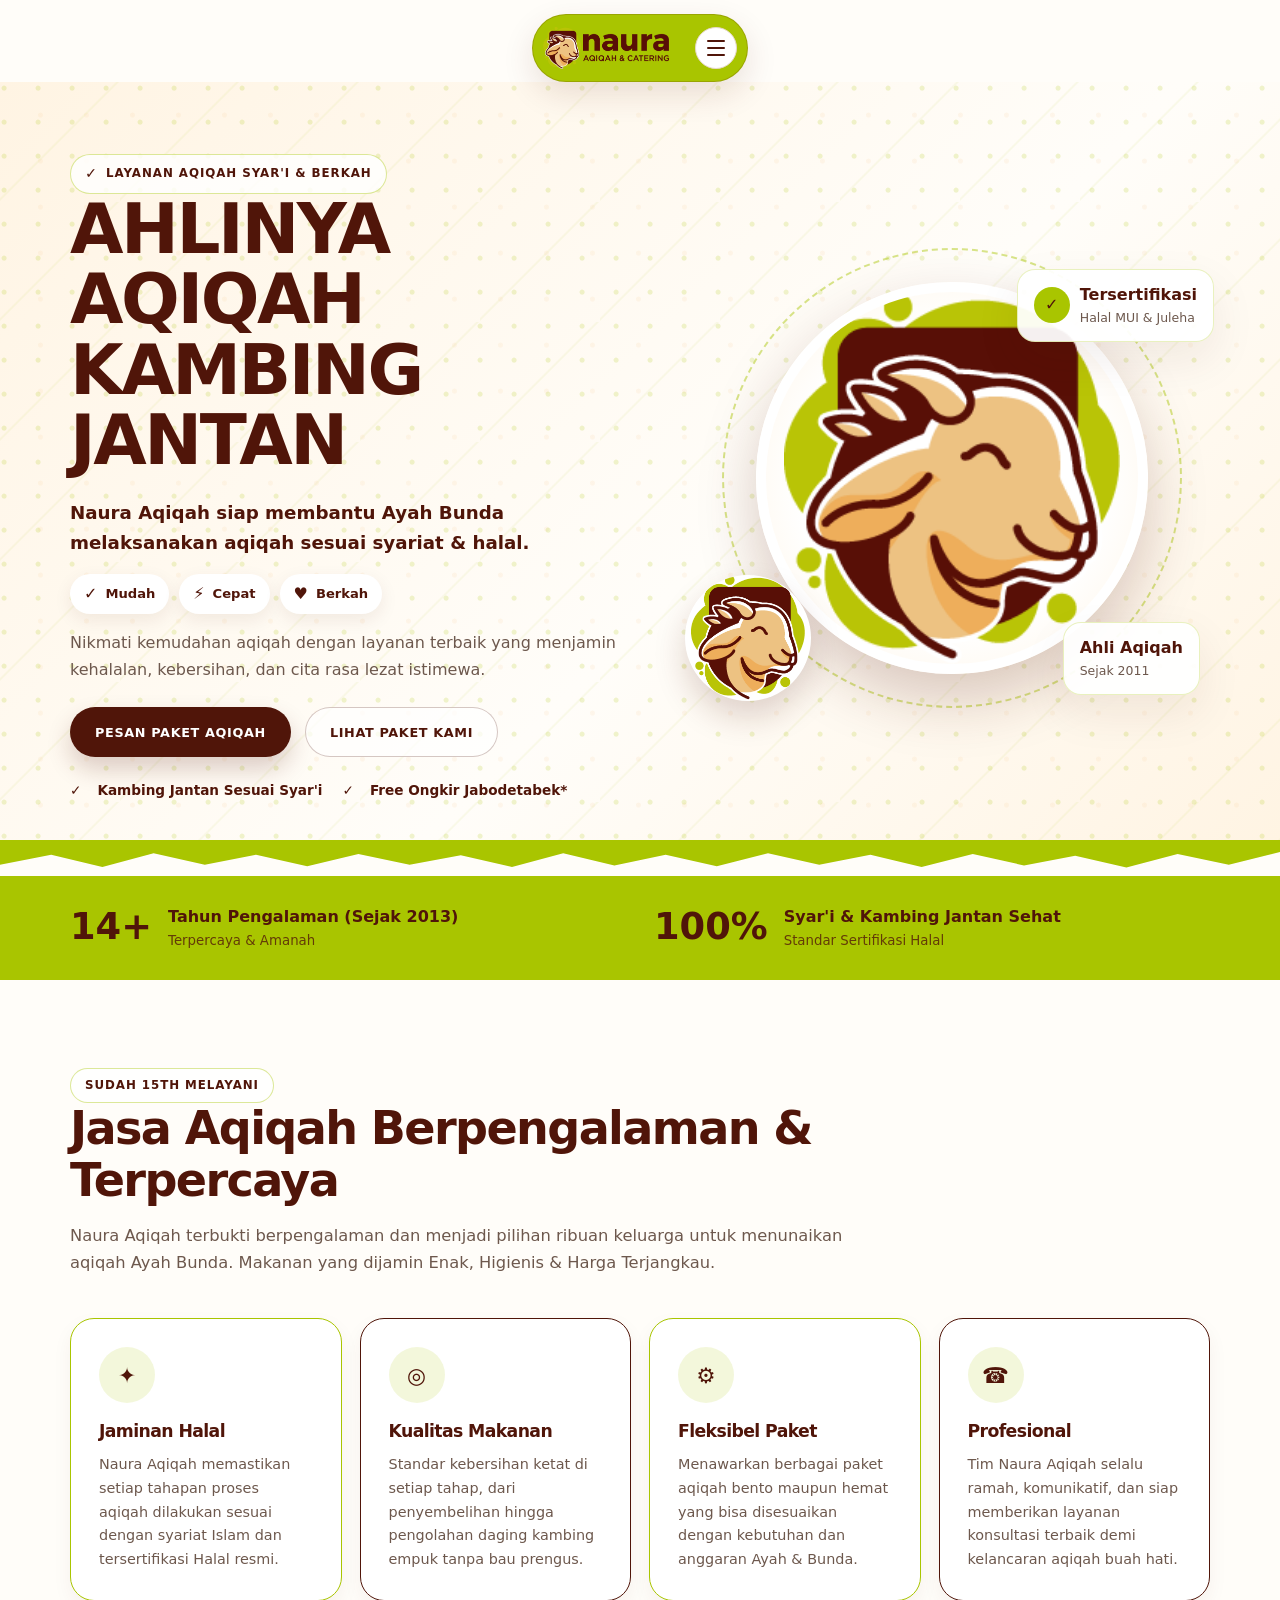
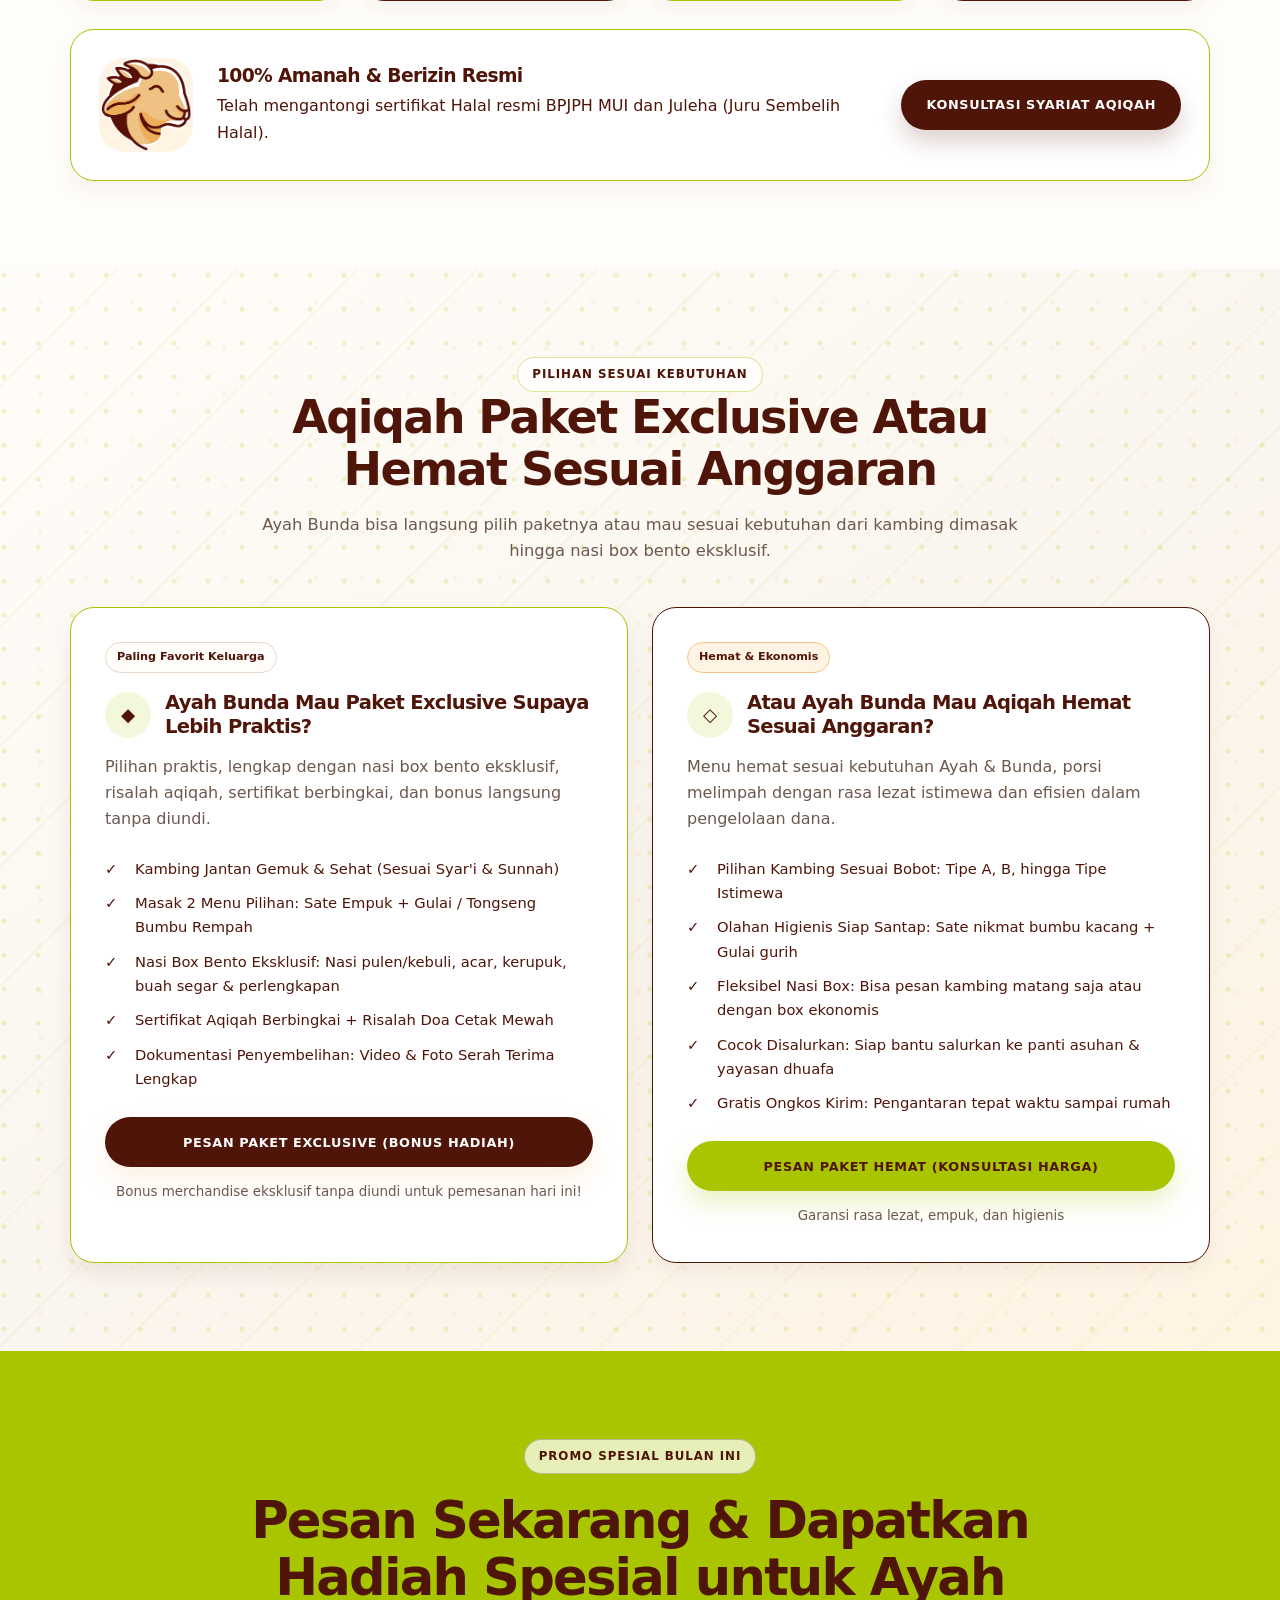
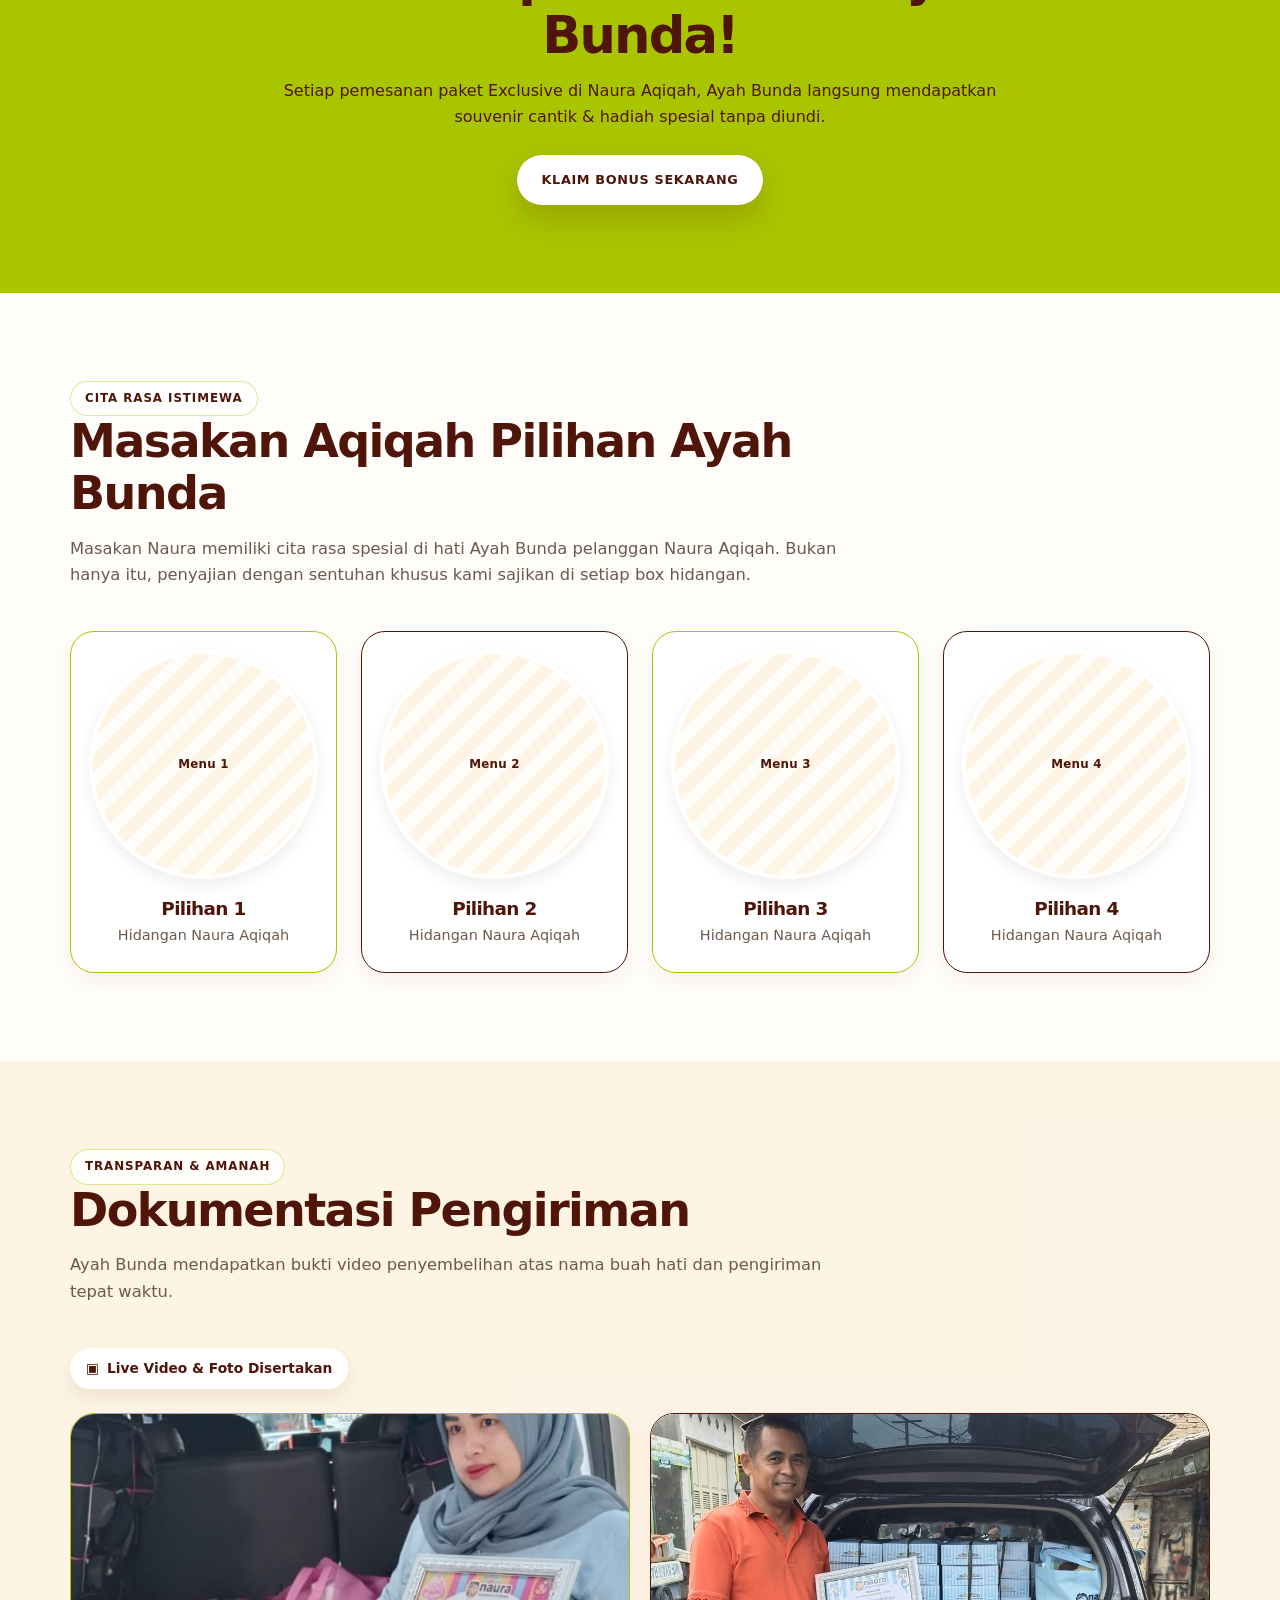
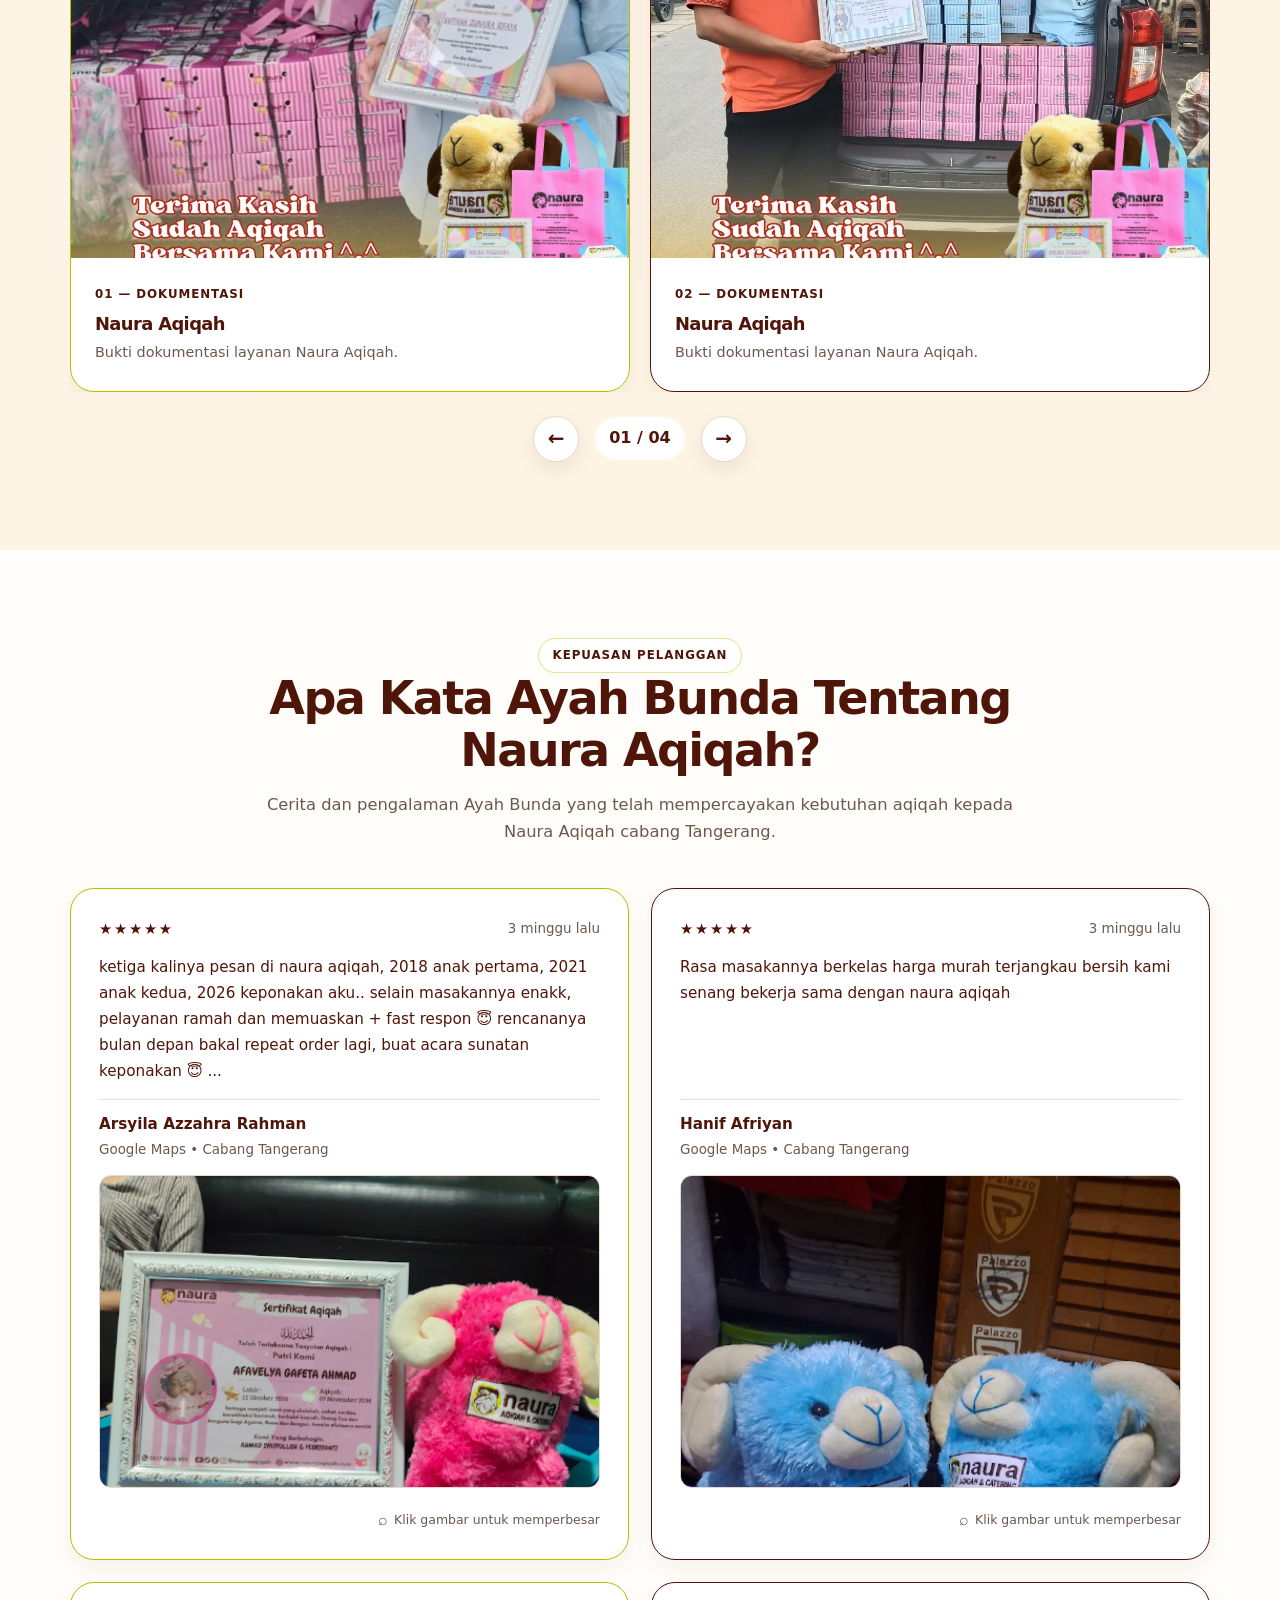
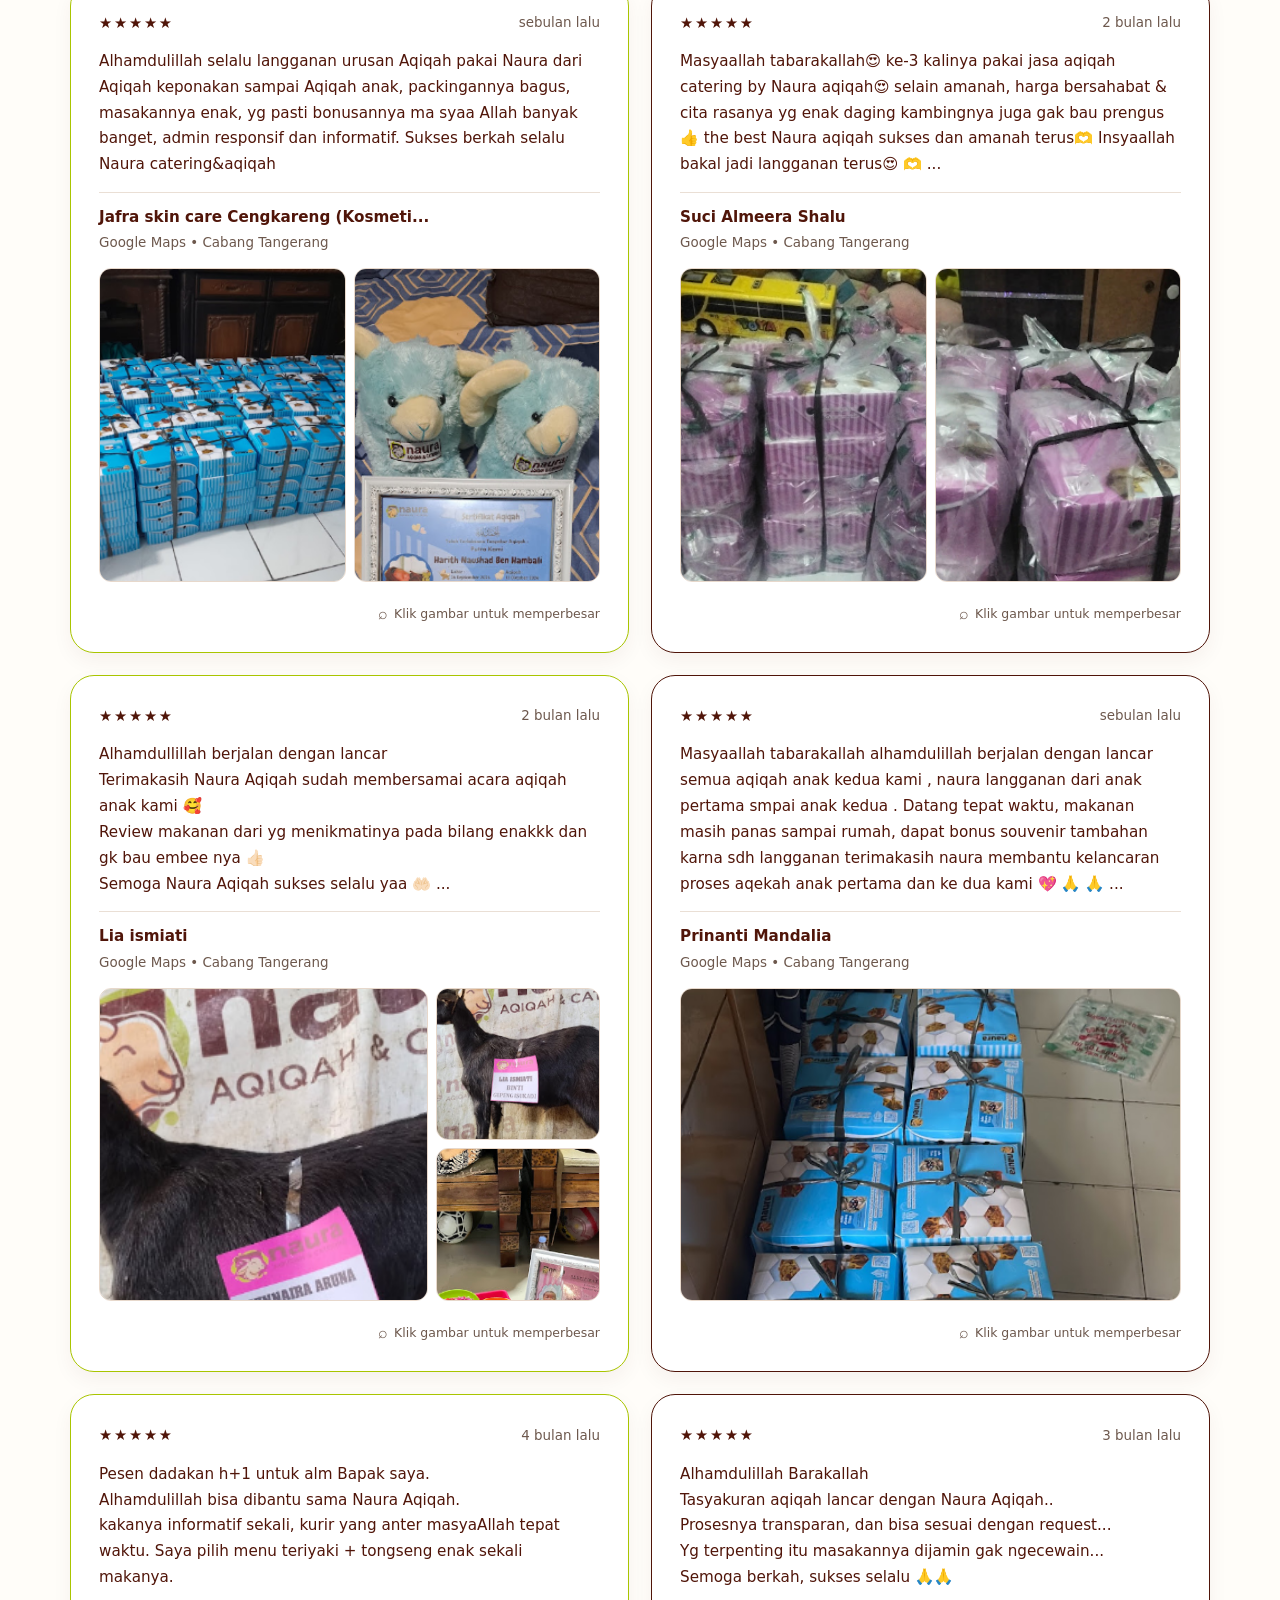
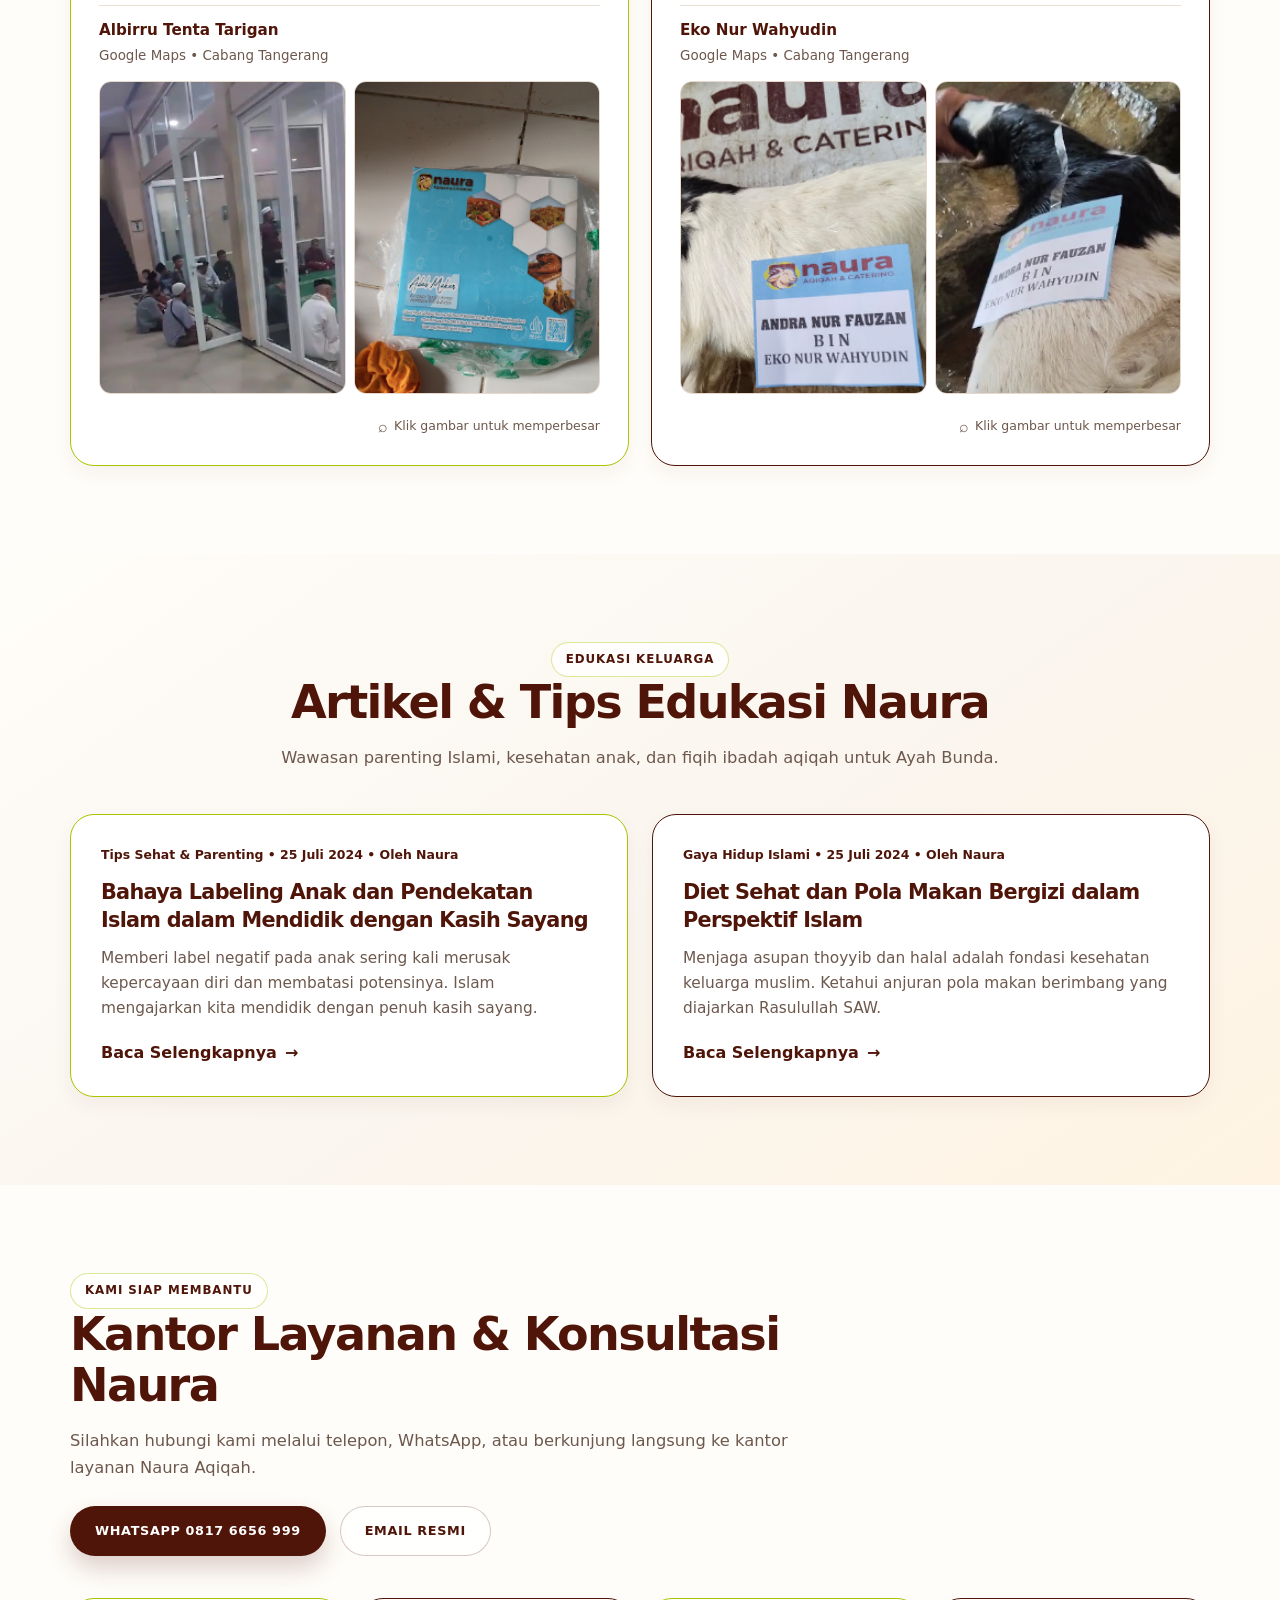
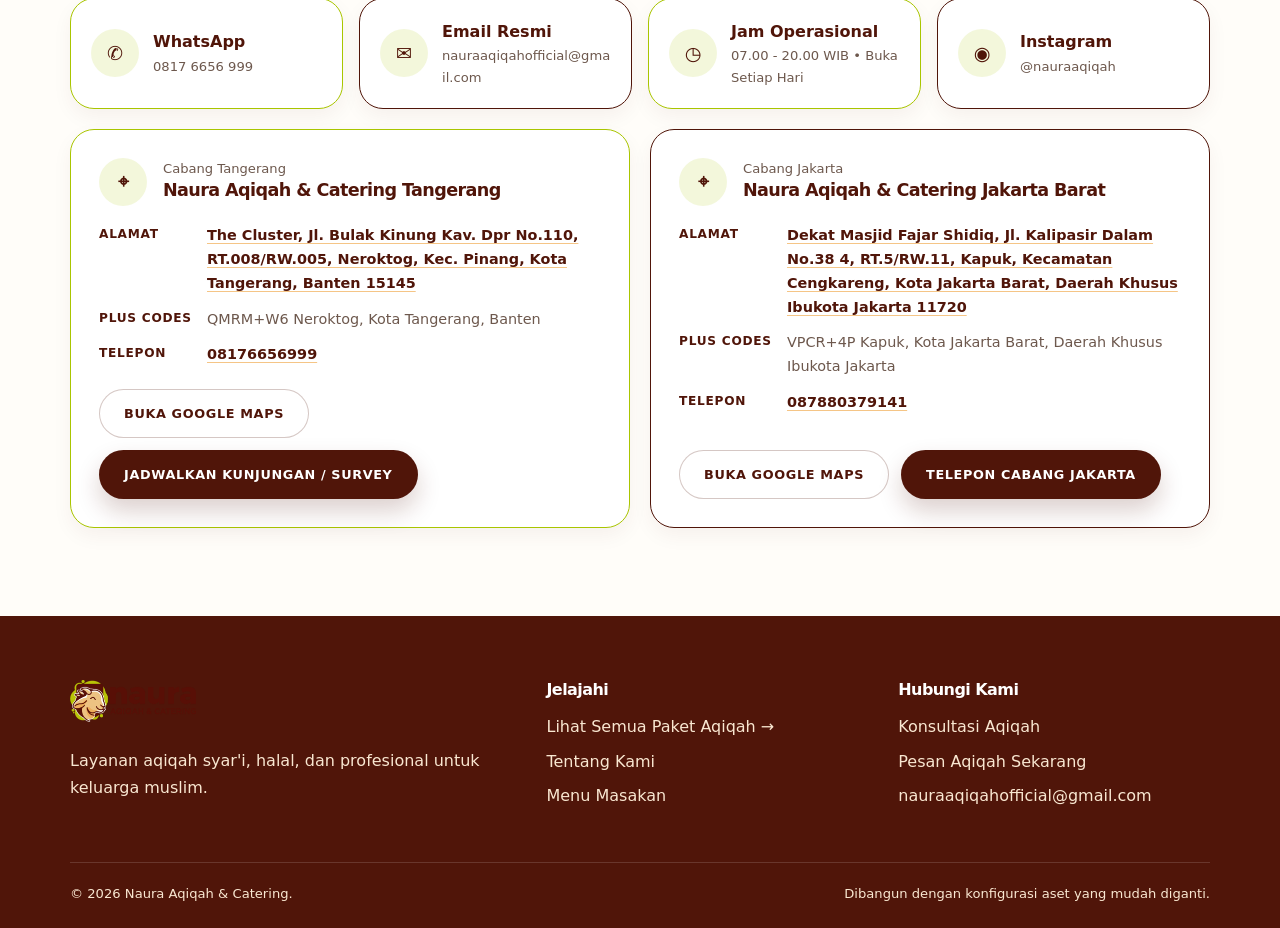
==== index.html @ fc1bd285 "add preview naura aqiqah" ====
<!doctype html>
<html lang="id">

<head>
    <meta charset="utf-8">
    <meta name="viewport" content="width=device-width, initial-scale=1">
    <meta name="description"
        content="Naura Aqiqah — layanan aqiqah syar'i, halal, dan profesional dengan pengiriman dokumentasi lengkap.">
    <link rel="icon" type="image/png" href="assets/img/logo/iconnauraaqiqah-full.png">
    <title>Naura Aqiqah &amp; Catering — Ahlinya Aqiqah Kambing Jantan</title>
    <link rel="stylesheet" href="css/style.css">
    <script src="js/assets.js" defer></script>
    <script src="js/site.js" defer></script>
</head>

<body>
    <a class="skip-link" href="#main">Lewati ke konten</a>
    <header class="site-header" id="top">
        <div class="container header-inner" data-nav-mode="split">
            <a class="brand" href="#top" aria-label="Naura Aqiqah, kembali ke atas">
                <span class="asset-slot brand-slot" data-asset="logo"></span>
            </a>
            <nav class="site-nav" id="site-nav" aria-label="Navigasi utama" aria-hidden="true" inert>
                <a href="#paketaqiqah">Paket Aqiqah</a>
                <a href="#tentang-kami">Tentang</a>
                <a href="#masakan">Menu Masakan</a>
                <a href="#dokumentasi">Dokumentasi</a>
                <a href="#testimoni">Testimoni</a>
                <a href="#artikel">Artikel</a>
                <a href="#kontak">HUBUNGI KAMI</a>
                <a class="nav-cta"
                    href="https://api.whatsapp.com/send/?phone=628176656999&amp;text=Saya%20Pesan%20Paket%20Aqiqah&amp;type=phone_number&amp;app_absent=0"
                    target="_blank" rel="noopener">Pesan Paket</a>
            </nav>
            <button class="nav-toggle" type="button" aria-expanded="false" aria-controls="site-nav"
                aria-label="Tampilkan navigasi">
                <span></span><span></span><span></span>
            </button>
        </div>
    </header>

    <main id="main">
        <section class="hero section-pattern" aria-labelledby="hero-title">
            <div class="container hero-grid">
                <div class="hero-copy">
                    <span class="eyebrow"><span class="eyebrow-icon" aria-hidden="true">✓</span> Layanan Aqiqah Syar'i
                        &amp; Berkah</span>
                    <h1 id="hero-title">Ahlinya Aqiqah <span>Kambing Jantan</span></h1>
                    <p class="hero-lead">Naura Aqiqah siap membantu Ayah Bunda melaksanakan aqiqah sesuai syariat &amp;
                        halal.</p>
                    <ul class="hero-points" aria-label="Keunggulan layanan">
                        <li><span aria-hidden="true">✓</span> Mudah</li>
                        <li><span aria-hidden="true">⚡</span> Cepat</li>
                        <li><span aria-hidden="true">♥</span> Berkah</li>
                    </ul>
                    <p class="hero-note">Nikmati kemudahan aqiqah dengan layanan terbaik yang menjamin kehalalan,
                        kebersihan, dan cita rasa lezat istimewa.</p>
                    <div class="button-row">
                        <a class="btn btn-primary"
                            href="https://api.whatsapp.com/send/?phone=628176656999&amp;text=Saya+Pesan+Paket+Aqiqah+&amp;type=phone_number&amp;app_absent=0"
                            target="_blank" rel="noopener">Pesan Paket Aqiqah</a>
                        <a class="btn btn-outline" href="#paketaqiqah">Lihat Paket Kami</a>
                    </div>
                    <ul class="hero-checks">
                        <li>Kambing Jantan Sesuai Syar'i</li>
                        <li>Free Ongkir Jabodetabek*</li>
                    </ul>
                </div>
                <div class="hero-visual">
                    <div class="hero-orbit orbit-one" aria-hidden="true"></div>
                    <div class="hero-orbit orbit-two" aria-hidden="true"></div>
                    <div class="hero-photo asset-slot" data-asset="hero"></div>
                    <div class="hero-mascot asset-slot" data-asset="mascot"></div>
                    <div class="hero-badge">
                        <span class="badge-check" aria-hidden="true">✓</span>
                        <span><strong>Tersertifikasi</strong><small>Halal MUI &amp; Juleha</small></span>
                    </div>
                    <div class="hero-mini">
                        <strong>Ahli Aqiqah</strong><small>Sejak 2011</small>
                    </div>
                </div>
        </section>
        <div class="torn-band" aria-hidden="true"></div>
        <section class="trust-strip" aria-label="Ringkasan pengalaman Naura Aqiqah">
            <div class="container trust-grid">
                <div><strong id="years-experience">14+</strong><span>Tahun Pengalaman (Sejak 2013)</span><small>Terpercaya &amp;
                        Amanah</small></div>
                <div><strong>100%</strong><span>Syar'i &amp; Kambing Jantan Sehat</span><small>Standar Sertifikasi
                        Halal</small></div>
            </div>
        </section>

        <section class="section section-plain" id="tentang-kami" aria-labelledby="about-title">
            <div class="container">
                <div class="section-head">
                    <span class="eyebrow">Sudah 15th Melayani</span>
                    <h2 id="about-title">Jasa Aqiqah Berpengalaman &amp; Terpercaya</h2>
                    <p>Naura Aqiqah terbukti berpengalaman dan menjadi pilihan ribuan keluarga untuk menunaikan aqiqah
                        Ayah Bunda. Makanan yang dijamin Enak, Higienis &amp; Harga Terjangkau.</p>
                </div>
                <div class="feature-grid">
                    <article class="feature-card"><span class="feature-icon" aria-hidden="true">✦</span>
                        <h3>Jaminan Halal</h3>
                        <p>Naura Aqiqah memastikan setiap tahapan proses aqiqah dilakukan sesuai dengan syariat Islam
                            dan tersertifikasi Halal resmi.</p>
                    </article>
                    <article class="feature-card"><span class="feature-icon" aria-hidden="true">◎</span>
                        <h3>Kualitas Makanan</h3>
                        <p>Standar kebersihan ketat di setiap tahap, dari penyembelihan hingga pengolahan daging kambing
                            empuk tanpa bau prengus.</p>
                    </article>
                    <article class="feature-card"><span class="feature-icon" aria-hidden="true">⚙</span>
                        <h3>Fleksibel Paket</h3>
                        <p>Menawarkan berbagai paket aqiqah bento maupun hemat yang bisa disesuaikan dengan kebutuhan
                            dan anggaran Ayah &amp; Bunda.</p>
                    </article>
                    <article class="feature-card"><span class="feature-icon" aria-hidden="true">☎</span>
                        <h3>Profesional</h3>
                        <p>Tim Naura Aqiqah selalu ramah, komunikatif, dan siap memberikan layanan konsultasi terbaik
                            demi kelancaran aqiqah buah hati.</p>
                    </article>
                </div>
                <div class="spotlight">
                    <div class="spotlight-icon asset-slot" data-asset="aboutIcon"></div>
                    <div class="spotlight-copy">
                        <h3>100% Amanah &amp; Berizin Resmi</h3>
                        <p>Telah mengantongi sertifikat Halal resmi BPJPH MUI dan Juleha (Juru Sembelih Halal).</p>
                    </div>
                    <a class="btn btn-primary"
                        href="https://api.whatsapp.com/send/?phone=628176656999&amp;text=Halo+Naura+Aqiqah,+saya+ingin+tanya+sertifikasi+dan+proses+aqiqah"
                        target="_blank" rel="noopener">Konsultasi Syariat Aqiqah</a>
                </div>
            </div>
        </section>

        <section class="section section-pattern section-subtle" id="paketaqiqah" aria-labelledby="package-title">
            <div class="container">
                <div class="section-head center">
                    <span class="eyebrow">Pilihan Sesuai Kebutuhan</span>
                    <h2 id="package-title">Aqiqah Paket Exclusive Atau Hemat Sesuai Anggaran</h2>
                    <p>Ayah Bunda bisa langsung pilih paketnya atau mau sesuai kebutuhan dari kambing dimasak hingga
                        nasi box bento eksklusif.</p>
                </div>
                <div class="package-grid">
                    <article class="package-card featured">
                        <span class="package-tag">Paling Favorit Keluarga</span>
                        <div class="package-heading"><span class="package-icon" aria-hidden="true">◆</span>
                            <h3>Ayah Bunda Mau Paket Exclusive Supaya Lebih Praktis?</h3>
                        </div>
                        <p>Pilihan praktis, lengkap dengan nasi box bento eksklusif, risalah aqiqah, sertifikat
                            berbingkai, dan bonus langsung tanpa diundi.</p>
                        <ul class="check-list">
                            <li>Kambing Jantan Gemuk &amp; Sehat (Sesuai Syar'i &amp; Sunnah)</li>
                            <li>Masak 2 Menu Pilihan: Sate Empuk + Gulai / Tongseng Bumbu Rempah</li>
                            <li>Nasi Box Bento Eksklusif: Nasi pulen/kebuli, acar, kerupuk, buah segar &amp;
                                perlengkapan</li>
                            <li>Sertifikat Aqiqah Berbingkai + Risalah Doa Cetak Mewah</li>
                            <li>Dokumentasi Penyembelihan: Video &amp; Foto Serah Terima Lengkap</li>
                        </ul>
                        <a class="btn btn-pink"
                            href="https://api.whatsapp.com/send/?phone=628176656999&amp;text=Saya+Pesan+Aqiqah+Dapat+Bonus+&amp;type=phone_number&amp;app_absent=0"
                            target="_blank" rel="noopener">Pesan Paket Exclusive (Bonus Hadiah)</a>
                        <p class="package-foot">Bonus merchandise eksklusif tanpa diundi untuk pemesanan hari ini!</p>
                    </article>
                    <article class="package-card">
                        <span class="package-tag soft">Hemat &amp; Ekonomis</span>
                        <div class="package-heading"><span class="package-icon" aria-hidden="true">◇</span>
                            <h3>Atau Ayah Bunda Mau Aqiqah Hemat Sesuai Anggaran?</h3>
                        </div>
                        <p>Menu hemat sesuai kebutuhan Ayah &amp; Bunda, porsi melimpah dengan rasa lezat istimewa dan
                            efisien dalam pengelolaan dana.</p>
                        <ul class="check-list">
                            <li>Pilihan Kambing Sesuai Bobot: Tipe A, B, hingga Tipe Istimewa</li>
                            <li>Olahan Higienis Siap Santap: Sate nikmat bumbu kacang + Gulai gurih</li>
                            <li>Fleksibel Nasi Box: Bisa pesan kambing matang saja atau dengan box ekonomis</li>
                            <li>Cocok Disalurkan: Siap bantu salurkan ke panti asuhan &amp; yayasan dhuafa</li>
                            <li>Gratis Ongkos Kirim: Pengantaran tepat waktu sampai rumah</li>
                        </ul>
                        <a class="btn btn-cyan"
                            href="https://api.whatsapp.com/send/?phone=628176656999&amp;text=Saya+Pesan+Paket+Aqiqah+Hemat&amp;type=phone_number&amp;app_absent=0"
                            target="_blank" rel="noopener">Pesan Paket Hemat (Konsultasi Harga)</a>
                        <p class="package-foot">Garansi rasa lezat, empuk, dan higienis</p>
                    </article>
                </div>
            </div>
        </section>

        <section class="section gift-section" id="cta-hadiah" aria-labelledby="gift-title">
            <div class="container gift-inner">
                <span class="eyebrow light">Promo Spesial Bulan Ini</span>
                <h2 id="gift-title">Pesan Sekarang &amp; Dapatkan Hadiah Spesial untuk Ayah Bunda!</h2>
                <p>Setiap pemesanan paket Exclusive di Naura Aqiqah, Ayah Bunda langsung mendapatkan souvenir cantik
                    &amp; hadiah spesial tanpa diundi.</p>
                <a class="btn btn-white"
                    href="https://api.whatsapp.com/send/?phone=628176656999&amp;text=Saya+Pesan+Aqiqah+Dapat+Bonus+&amp;type=phone_number&amp;app_absent=0"
                    target="_blank" rel="noopener">Klaim Bonus Sekarang</a>
            </div>
        </section>

        <section class="section section-plain" id="masakan" aria-labelledby="menu-title">
            <div class="container">
                <div class="section-head">
                    <span class="eyebrow">Cita Rasa Istimewa</span>
                    <h2 id="menu-title">Masakan Aqiqah Pilihan Ayah Bunda</h2>
                    <p>Masakan Naura memiliki cita rasa spesial di hati Ayah Bunda pelanggan Naura Aqiqah. Bukan hanya
                        itu, penyajian dengan sentuhan khusus kami sajikan di setiap box hidangan.</p>
                </div>
                <div class="menu-grid">
                    <article class="menu-card">
                        <div class="menu-photo asset-slot" data-asset="menu1"></div>
                        <h3>Pilihan 1</h3>
                        <p>Hidangan Naura Aqiqah</p>
                    </article>
                    <article class="menu-card">
                        <div class="menu-photo asset-slot" data-asset="menu2"></div>
                        <h3>Pilihan 2</h3>
                        <p>Hidangan Naura Aqiqah</p>
                    </article>
                    <article class="menu-card">
                        <div class="menu-photo asset-slot" data-asset="menu3"></div>
                        <h3>Pilihan 3</h3>
                        <p>Hidangan Naura Aqiqah</p>
                    </article>
                    <article class="menu-card">
                        <div class="menu-photo asset-slot" data-asset="menu4"></div>
                        <h3>Pilihan 4</h3>
                        <p>Hidangan Naura Aqiqah</p>
                    </article>
                </div>
            </div>
        </section>

        <section class="section section-soft" id="dokumentasi" aria-labelledby="docs-title">
            <div class="container">
                <div class="section-head">
                    <span class="eyebrow">Transparan &amp; Amanah</span>
                    <h2 id="docs-title">Dokumentasi Pengiriman</h2>
                    <p>Ayah Bunda mendapatkan bukti video penyembelihan atas nama buah hati dan pengiriman tepat waktu.
                    </p>
                </div>
                <div class="doc-note"><span aria-hidden="true">▣</span> Live Video &amp; Foto Disertakan</div>
                <div class="doc-carousel" data-carousel="docs" aria-roledescription="carousel"
                    aria-label="Dokumentasi pengiriman">
                    <div class="doc-viewport">
                        <div class="doc-track">
                            <article class="doc-card">
                                <div class="doc-photo asset-slot" data-asset="doc1"></div>
                                <div class="doc-body"><span>01 — Dokumentasi</span>
                                    <h3>Naura Aqiqah</h3>
                                    <p>Bukti dokumentasi layanan Naura Aqiqah.</p>
                                </div>
                            </article>
                            <article class="doc-card">
                                <div class="doc-photo asset-slot" data-asset="doc2"></div>
                                <div class="doc-body"><span>02 — Dokumentasi</span>
                                    <h3>Naura Aqiqah</h3>
                                    <p>Bukti dokumentasi layanan Naura Aqiqah.</p>
                                </div>
                            </article>
                            <article class="doc-card">
                                <div class="doc-photo asset-slot" data-asset="doc3"></div>
                                <div class="doc-body"><span>03 — Dokumentasi</span>
                                    <h3>Naura Aqiqah</h3>
                                    <p>Bukti dokumentasi layanan Naura Aqiqah.</p>
                                </div>
                            </article>
                            <article class="doc-card">
                                <div class="doc-photo asset-slot" data-asset="doc4"></div>
                                <div class="doc-body"><span>04 — Dokumentasi</span>
                                    <h3>Naura Aqiqah</h3>
                                    <p>Bukti dokumentasi layanan Naura Aqiqah.</p>
                                </div>
                            </article>
                        </div>
                    </div>
                    <div class="doc-controls">
                        <button class="doc-control doc-prev" type="button"
                            aria-label="Foto dokumentasi sebelumnya"><span aria-hidden="true">←</span></button>
                        <div class="doc-counter" aria-live="polite">01 / 04</div>
                        <button class="doc-control doc-next" type="button"
                            aria-label="Foto dokumentasi berikutnya"><span aria-hidden="true">→</span></button>
                    </div>
                </div>
            </div>
        </section>

        <section class="section section-plain" id="testimoni" aria-labelledby="testimonial-title">
            <div class="container">
                <div class="section-head center">
                    <span class="eyebrow">Kepuasan Pelanggan</span>
                    <h2 id="testimonial-title">Apa Kata Ayah Bunda Tentang Naura Aqiqah?</h2>
                    <p>Cerita dan pengalaman Ayah Bunda yang telah mempercayakan kebutuhan aqiqah kepada Naura Aqiqah cabang Tangerang.</p>
                </div>
                <div class="testimonial-grid">
                    <article class="testimonial-card review-card">
                        <div class="review-head">
                            <div class="stars" aria-label="5 dari 5 bintang">★★★★★</div>
                            <span class="waktu-ulasan" data-tanggal="2026-11-12"></span>
                        </div>
                        <p class="review-text">ketiga kalinya pesan di naura aqiqah, 2018 anak pertama, 2021 anak kedua,
                            2026 keponakan aku.. selain masakannya enakk, pelayanan ramah dan memuaskan + fast respon 😇
                            rencananya bulan depan bakal repeat order lagi, buat acara sunatan keponakan 😇 ...</p>
                        <div class="review-author"><strong>Arsyila Azzahra Rahman</strong><span>Google Maps • Cabang
                                Tangerang</span></div>
                        <div class="review-photos">
                            <a href="assets/img/foto-ulasan-cabang-tng/ulasan-arsyila-azzahra-rahman.png"
                                target="_blank" rel="noopener" aria-label="Buka foto ulasan Arsyila Azzahra Rahman"><img
                                    src="assets/img/foto-ulasan-cabang-tng/ulasan-arsyila-azzahra-rahman.png"
                                    alt="Foto ulasan Google Maps dari Arsyila Azzahra Rahman" loading="lazy"
                                    decoding="async"></a>
                        </div>
                    </article>
                    <article class="testimonial-card review-card">
                        <div class="review-head">
                            <div class="stars" aria-label="5 dari 5 bintang">★★★★★</div>
                            <span class="waktu-ulasan" data-tanggal="2026-11-12"></span>
                        </div>
                        <p class="review-text">Rasa masakannya berkelas harga murah terjangkau bersih kami senang bekerja
                            sama dengan naura aqiqah</p>
                        <div class="review-author"><strong>Hanif Afriyan</strong><span>Google Maps • Cabang
                                Tangerang</span></div>
                        <div class="review-photos">
                            <a href="assets/img/foto-ulasan-cabang-tng/ulasan-hanif-afriyan.png" target="_blank"
                                rel="noopener" aria-label="Buka foto ulasan Hanif Afriyan"><img
                                    src="assets/img/foto-ulasan-cabang-tng/ulasan-hanif-afriyan.png"
                                    alt="Foto ulasan Google Maps dari Hanif Afriyan" loading="lazy" decoding="async"></a>
                        </div>
                    </article>
                    <article class="testimonial-card review-card">
                        <div class="review-head">
                            <div class="stars" aria-label="5 dari 5 bintang">★★★★★</div>
                            <span class="waktu-ulasan" data-tanggal="2026-10-26"></span>
                        </div>
                        <p class="review-text">Alhamdulillah selalu langganan urusan Aqiqah pakai Naura dari Aqiqah
                            keponakan sampai Aqiqah anak, packingannya bagus, masakannya enak, yg pasti bonusannya ma
                            syaa Allah banyak banget, admin responsif dan informatif. Sukses berkah selalu Naura
                            catering&amp;aqiqah</p>
                        <div class="review-author"><strong>Jafra skin care Cengkareng (Kosmeti...</strong><span>Google
                                Maps • Cabang Tangerang</span></div>
                        <div class="review-photos">
                            <a href="assets/img/foto-ulasan-cabang-tng/ulasan-jafra-skin-care-cengkareng-1.png"
                                target="_blank" rel="noopener"
                                aria-label="Buka foto ulasan Jafra skin care Cengkareng, bagian 1"><img
                                    src="assets/img/foto-ulasan-cabang-tng/ulasan-jafra-skin-care-cengkareng-1.png"
                                    alt="Foto ulasan Google Maps dari Jafra skin care Cengkareng, bagian 1"
                                    loading="lazy" decoding="async"></a>
                            <a href="assets/img/foto-ulasan-cabang-tng/ulasan-jafra-skin-care-cengkareng-2.png"
                                target="_blank" rel="noopener"
                                aria-label="Buka foto ulasan Jafra skin care Cengkareng, bagian 2"><img
                                    src="assets/img/foto-ulasan-cabang-tng/ulasan-jafra-skin-care-cengkareng-2.png"
                                    alt="Foto ulasan Google Maps dari Jafra skin care Cengkareng, bagian 2"
                                    loading="lazy" decoding="async"></a>
                        </div>
                    </article>
                    <article class="testimonial-card review-card">
                        <div class="review-head">
                            <div class="stars" aria-label="5 dari 5 bintang">★★★★★</div>
                            <span class="waktu-ulasan" data-tanggal="2026-09-26"></span>
                        </div>
                        <p class="review-text">Masyaallah tabarakallah😍 ke-3 kalinya pakai jasa aqiqah catering by Naura
                            aqiqah😍 selain amanah, harga bersahabat &amp; cita rasanya yg enak daging kambingnya juga gak
                            bau prengus👍 the best Naura aqiqah sukses dan amanah terus🫶 Insyaallah bakal jadi langganan
                            terus😍 🫶 ...</p>
                        <div class="review-author"><strong>Suci Almeera Shalu</strong><span>Google Maps • Cabang
                                Tangerang</span></div>
                        <div class="review-photos">
                            <a href="assets/img/foto-ulasan-cabang-tng/ulasan-suci-almeera-shalu-1.png" target="_blank"
                                rel="noopener" aria-label="Buka foto ulasan Suci Almeera Shalu, bagian 1"><img
                                    src="assets/img/foto-ulasan-cabang-tng/ulasan-suci-almeera-shalu-1.png"
                                    alt="Foto ulasan Google Maps dari Suci Almeera Shalu, bagian 1" loading="lazy"
                                    decoding="async"></a>
                            <a href="assets/img/foto-ulasan-cabang-tng/ulasan-suci-almeera-shalu-2.png" target="_blank"
                                rel="noopener" aria-label="Buka foto ulasan Suci Almeera Shalu, bagian 2"><img
                                    src="assets/img/foto-ulasan-cabang-tng/ulasan-suci-almeera-shalu-2.png"
                                    alt="Foto ulasan Google Maps dari Suci Almeera Shalu, bagian 2" loading="lazy"
                                    decoding="async"></a>
                        </div>
                    </article>
                    <article class="testimonial-card review-card">
                        <div class="review-head">
                            <div class="stars" aria-label="5 dari 5 bintang">★★★★★</div>
                            <span class="waktu-ulasan" data-tanggal="2026-09-26"></span>
                        </div>
                        <p class="review-text">Alhamdullillah berjalan dengan lancar<br> Terimakasih Naura Aqiqah sudah
                            membersamai acara aqiqah anak kami 🥰<br> Review makanan dari yg menikmatinya pada bilang
                            enakkk dan gk bau embee nya 👍🏻<br> Semoga Naura Aqiqah sukses selalu yaa 🤲🏻 ...</p>
                        <div class="review-author"><strong>Lia ismiati</strong><span>Google Maps • Cabang
                                Tangerang</span></div>
                        <div class="review-photos">
                            <a href="assets/img/foto-ulasan-cabang-tng/ulasan-lia-ismiati-1.png" target="_blank"
                                rel="noopener" aria-label="Buka foto ulasan Lia ismiati, bagian 1"><img
                                    src="assets/img/foto-ulasan-cabang-tng/ulasan-lia-ismiati-1.png"
                                    alt="Foto ulasan Google Maps dari Lia ismiati, bagian 1" loading="lazy"
                                    decoding="async"></a>
                            <a href="assets/img/foto-ulasan-cabang-tng/ulasan-lia-ismiati-2.png" target="_blank"
                                rel="noopener" aria-label="Buka foto ulasan Lia ismiati, bagian 2"><img
                                    src="assets/img/foto-ulasan-cabang-tng/ulasan-lia-ismiati-2.png"
                                    alt="Foto ulasan Google Maps dari Lia ismiati, bagian 2" loading="lazy"
                                    decoding="async"></a>
                            <a href="assets/img/foto-ulasan-cabang-tng/ulasan-lia-ismiati-3.png" target="_blank"
                                rel="noopener" aria-label="Buka foto ulasan Lia ismiati, bagian 3"><img
                                    src="assets/img/foto-ulasan-cabang-tng/ulasan-lia-ismiati-3.png"
                                    alt="Foto ulasan Google Maps dari Lia ismiati, bagian 3" loading="lazy"
                                    decoding="async"></a>
                        </div>
                    </article>
                    <article class="testimonial-card review-card">
                        <div class="review-head">
                            <div class="stars" aria-label="5 dari 5 bintang">★★★★★</div>
                            <span class="waktu-ulasan" data-tanggal="2026-10-26"></span>
                        </div>
                        <p class="review-text">Masyaallah tabarakallah alhamdulillah berjalan dengan lancar semua aqiqah
                            anak kedua kami , naura langganan dari anak pertama smpai anak kedua . Datang tepat waktu,
                            makanan masih panas sampai rumah, dapat bonus souvenir tambahan karna sdh langganan
                            terimakasih naura membantu kelancaran proses aqekah anak pertama dan ke dua kami 💖 🙏 🙏 ...
                        </p>
                        <div class="review-author"><strong>Prinanti Mandalia</strong><span>Google Maps • Cabang
                                Tangerang</span></div>
                        <div class="review-photos">
                            <a href="assets/img/foto-ulasan-cabang-tng/ulasan-prinanti-mandalia.png" target="_blank"
                                rel="noopener" aria-label="Buka foto ulasan Prinanti Mandalia"><img
                                    src="assets/img/foto-ulasan-cabang-tng/ulasan-prinanti-mandalia.png"
                                    alt="Foto ulasan Google Maps dari Prinanti Mandalia" loading="lazy"
                                    decoding="async"></a>
                        </div>
                    </article>
                    <article class="testimonial-card review-card">
                        <div class="review-head">
                            <div class="stars" aria-label="5 dari 5 bintang">★★★★★</div>
                            <span class="waktu-ulasan" data-tanggal="2026-07-26"></span>
                        </div>
                        <p class="review-text">Pesen dadakan h+1 untuk alm Bapak saya.<br> Alhamdulillah bisa dibantu
                            sama Naura Aqiqah.<br> kakanya informatif sekali, kurir yang anter masyaAllah tepat waktu. Saya
                            pilih menu teriyaki + tongseng enak sekali makanya.</p>
                        <div class="review-author"><strong>Albirru Tenta Tarigan</strong><span>Google Maps • Cabang
                                Tangerang</span></div>
                        <div class="review-photos">
                            <a href="assets/img/foto-ulasan-cabang-tng/ulasan-albirru-tenta-tarigan-1.png"
                                target="_blank" rel="noopener"
                                aria-label="Buka foto ulasan Albirru Tenta Tarigan, bagian 1"><img
                                    src="assets/img/foto-ulasan-cabang-tng/ulasan-albirru-tenta-tarigan-1.png"
                                    alt="Foto ulasan Google Maps dari Albirru Tenta Tarigan, bagian 1" loading="lazy"
                                    decoding="async"></a>
                            <a href="assets/img/foto-ulasan-cabang-tng/ulasan-albirru-tenta-tarigan-2.png"
                                target="_blank" rel="noopener"
                                aria-label="Buka foto ulasan Albirru Tenta Tarigan, bagian 2"><img
                                    src="assets/img/foto-ulasan-cabang-tng/ulasan-albirru-tenta-tarigan-2.png"
                                    alt="Foto ulasan Google Maps dari Albirru Tenta Tarigan, bagian 2" loading="lazy"
                                    decoding="async"></a>
                        </div>
                    </article>
                    <article class="testimonial-card review-card">
                        <div class="review-head">
                            <div class="stars" aria-label="5 dari 5 bintang">★★★★★</div>
                            <span class="waktu-ulasan" data-tanggal="2026-08-26"></span>
                        </div>
                        <p class="review-text">Alhamdulillah Barakallah<br> Tasyakuran aqiqah lancar dengan Naura
                            Aqiqah..<br> Prosesnya transparan, dan bisa sesuai dengan request...<br> Yg terpenting itu
                            masakannya dijamin gak ngecewain...<br> Semoga berkah, sukses selalu 🙏🙏</p>
                        <div class="review-author"><strong>Eko Nur Wahyudin</strong><span>Google Maps • Cabang
                                Tangerang</span></div>
                        <div class="review-photos">
                            <a href="assets/img/foto-ulasan-cabang-tng/ulasan-eko-nur-wahyudin-1.png" target="_blank"
                                rel="noopener" aria-label="Buka foto ulasan Eko Nur Wahyudin, bagian 1"><img
                                    src="assets/img/foto-ulasan-cabang-tng/ulasan-eko-nur-wahyudin-1.png"
                                    alt="Foto ulasan Google Maps dari Eko Nur Wahyudin, bagian 1" loading="lazy"
                                    decoding="async"></a>
                            <a href="assets/img/foto-ulasan-cabang-tng/ulasan-eko-nur-wahyudin-2.png" target="_blank"
                                rel="noopener" aria-label="Buka foto ulasan Eko Nur Wahyudin, bagian 2"><img
                                    src="assets/img/foto-ulasan-cabang-tng/ulasan-eko-nur-wahyudin-2.png"
                                    alt="Foto ulasan Google Maps dari Eko Nur Wahyudin, bagian 2" loading="lazy"
                                    decoding="async"></a>
                        </div>
                    </article>
                </div>
            </div>
        </section>

        <section class="section section-subtle" id="artikel" aria-labelledby="article-title">
            <div class="container">
                <div class="section-head center">
                    <span class="eyebrow">Edukasi Keluarga</span>
                    <h2 id="article-title">Artikel &amp; Tips Edukasi Naura</h2>
                    <p>Wawasan parenting Islami, kesehatan anak, dan fiqih ibadah aqiqah untuk Ayah Bunda.</p>
                </div>
                <div class="article-grid">
                    <article class="article-card">
                        <div class="article-body">
                            <span class="article-meta">Tips Sehat &amp; Parenting • 25 Juli 2024 • Oleh Naura</span>
                            <h3>Bahaya Labeling Anak dan Pendekatan Islam dalam Mendidik dengan Kasih Sayang</h3>
                            <p>Memberi label negatif pada anak sering kali merusak kepercayaan diri dan membatasi
                                potensinya. Islam mengajarkan kita mendidik dengan penuh kasih sayang.</p>
                            <a class="text-link"
                                href="https://api.whatsapp.com/send/?phone=628176656999&amp;text=Halo+Naura+Aqiqah,+saya+tertarik+dengan+artikel+edukasi+parenting"
                                target="_blank" rel="noopener">Baca Selengkapnya <span aria-hidden="true">→</span></a>
                        </div>
                    </article>
                    <article class="article-card">
                        <div class="article-body">
                            <span class="article-meta">Gaya Hidup Islami • 25 Juli 2024 • Oleh Naura</span>
                            <h3>Diet Sehat dan Pola Makan Bergizi dalam Perspektif Islam</h3>
                            <p>Menjaga asupan thoyyib dan halal adalah fondasi kesehatan keluarga muslim. Ketahui
                                anjuran pola makan berimbang yang diajarkan Rasulullah SAW.</p>
                            <a class="text-link"
                                href="https://api.whatsapp.com/send/?phone=628176656999&amp;text=Halo+Naura+Aqiqah,+saya+ingin+tahu+info+gaya+hidup+sehat+aqiqah"
                                target="_blank" rel="noopener">Baca Selengkapnya <span aria-hidden="true">→</span></a>
                        </div>
                    </article>
                </div>
            </div>
        </section>

        <section class="section section-plain" id="kontak" aria-labelledby="contact-title">
            <div class="container">
                <div class="section-head">
                    <span class="eyebrow">Kami Siap Membantu</span>
                    <h2 id="contact-title">Kantor Layanan &amp; Konsultasi Naura</h2>
                    <p>Silahkan hubungi kami melalui telepon, WhatsApp, atau berkunjung langsung ke kantor layanan Naura
                        Aqiqah.</p>
                    <div class="button-row contact-top-actions">
                        <a class="btn btn-primary"
                            href="https://api.whatsapp.com/send/?phone=628176656999&amp;text=Halo+Naura+Aqiqah"
                            target="_blank" rel="noopener">WhatsApp 0817 6656 999</a>
                        <a class="btn btn-outline" href="mailto:nauraaqiqahofficial@gmail.com">Email Resmi</a>
                    </div>
                </div>
                <div class="contact-grid">
                    <a class="contact-card"
                        href="https://api.whatsapp.com/send/?phone=628176656999&amp;text=Halo+Naura+Aqiqah"
                        target="_blank" rel="noopener"><span class="contact-icon"
                            aria-hidden="true">✆</span><span><strong>WhatsApp</strong><small>0817 6656
                                999</small></span></a>
                    <a class="contact-card" href="mailto:nauraaqiqahofficial@gmail.com"><span class="contact-icon"
                            aria-hidden="true">✉</span><span><strong>Email
                                Resmi</strong><small>nauraaqiqahofficial@gmail.com</small></span></a>
                    <div class="contact-card"><span class="contact-icon" aria-hidden="true">◷</span><span><strong>Jam
                                Operasional</strong><small>07.00 - 20.00 WIB • Buka Setiap Hari</small></span></div>
                    <a class="contact-card" href="https://www.instagram.com/nauraaqiqah/" target="_blank"
                        rel="noopener"><span class="contact-icon"
                            aria-hidden="true">◉</span><span><strong>Instagram</strong><small>@nauraaqiqah</small></span></a>
                </div>
                <div class="branch-grid" aria-label="Lokasi cabang Naura Aqiqah">
                    <article class="branch-card">
                        <div class="branch-head">
                            <span class="contact-icon" aria-hidden="true">⌖</span>
                            <div><span class="branch-label">Cabang Tangerang</span>
                                <h3>Naura Aqiqah &amp; Catering Tangerang</h3>
                            </div>
                        </div>
                        <dl class="branch-info">
                            <div>
                                <dt>Alamat</dt>
                                <dd><a href="https://maps.app.goo.gl/8quJdgConBGMvFdw5" target="_blank"
                                        rel="noopener">The Cluster, Jl. Bulak Kinung Kav. Dpr No.110, RT.008/RW.005,
                                        Neroktog, Kec. Pinang, Kota Tangerang, Banten 15145</a></dd>
                            </div>
                            <div>
                                <dt>Plus Codes</dt>
                                <dd>QMRM+W6 Neroktog, Kota Tangerang, Banten</dd>
                            </div>
                            <div>
                                <dt>Telepon</dt>
                                <dd><a href="tel:08176656999">08176656999</a></dd>
                            </div>
                        </dl>
                        <div class="branch-links">
                            <a class="btn btn-outline" href="https://maps.app.goo.gl/8quJdgConBGMvFdw5" target="_blank"
                                rel="noopener">Buka Google Maps</a>
                            <a class="btn btn-primary"
                                href="https://api.whatsapp.com/send/?phone=628176656999&amp;text=Assalamu'alaikum+Naura+Aqiqah,+saya+ingin+survey+kandang+dan+kantor"
                                target="_blank" rel="noopener">Jadwalkan Kunjungan / Survey</a>
                        </div>
                    </article>
                    <article class="branch-card">
                        <div class="branch-head">
                            <span class="contact-icon" aria-hidden="true">⌖</span>
                            <div><span class="branch-label">Cabang Jakarta</span>
                                <h3>Naura Aqiqah &amp; Catering Jakarta Barat</h3>
                            </div>
                        </div>
                        <dl class="branch-info">
                            <div>
                                <dt>Alamat</dt>
                                <dd><a href="https://maps.app.goo.gl/d6pLqv1a2cehaDiQ8" target="_blank"
                                        rel="noopener">Dekat Masjid Fajar Shidiq, Jl. Kalipasir Dalam No.38 4,
                                        RT.5/RW.11, Kapuk, Kecamatan Cengkareng, Kota Jakarta Barat, Daerah Khusus
                                        Ibukota Jakarta 11720</a></dd>
                            </div>
                            <div>
                                <dt>Plus Codes</dt>
                                <dd>VPCR+4P Kapuk, Kota Jakarta Barat, Daerah Khusus Ibukota Jakarta</dd>
                            </div>
                            <div>
                                <dt>Telepon</dt>
                                <dd><a href="tel:087880379141">087880379141</a></dd>
                            </div>
                        </dl>
                        <div class="branch-links">
                            <a class="btn btn-outline" href="https://maps.app.goo.gl/d6pLqv1a2cehaDiQ8" target="_blank"
                                rel="noopener">Buka Google Maps</a>
                            <a class="btn btn-primary" href="tel:087880379141">Telepon Cabang Jakarta</a>
                        </div>
                    </article>
                </div>
            </div>
        </section>
    </main>

    <footer class="site-footer">
        <div class="container footer-grid">
            <div>
                <a class="brand footer-brand" href="#top"><span class="asset-slot brand-slot"
                        data-asset="logo"></span></a>
                <p>Layanan aqiqah syar'i, halal, dan profesional untuk keluarga muslim.</p>
            </div>
            <div>
                <h3>Jelajahi</h3><a href="#paketaqiqah">Lihat Semua Paket Aqiqah →</a><a href="#tentang-kami">Tentang
                    Kami</a><a href="#masakan">Menu Masakan</a>
            </div>
            <div>
                <h3>Hubungi Kami</h3><a
                    href="https://api.whatsapp.com/send/?phone=628176656999&amp;text=Halo+Naura+Aqiqah,+saya+ingin+konsultasi+aqiqah+anak+kami"
                    target="_blank" rel="noopener">Konsultasi Aqiqah</a><a
                    href="https://wa.me/628176656999?text=Assalamu'alaikum%20Naura%20Aqiqah,%20saya%20ingin%20pesan%20paket%20aqiqah"
                    target="_blank" rel="noopener">Pesan Aqiqah Sekarang</a><a
                    href="mailto:nauraaqiqahofficial@gmail.com">nauraaqiqahofficial@gmail.com</a>
            </div>
        </div>
        <div class="container footer-bottom"><span>© <span id="year">2026</span> Naura Aqiqah &amp;
                Catering.</span><span>Dibangun dengan konfigurasi aset yang mudah diganti.</span></div>
    </footer>

    <div class="lightbox" id="review-lightbox" role="dialog" aria-modal="true" aria-label="Pratinjau foto ulasan" hidden>
        <button class="lightbox-close" type="button" aria-label="Tutup pratinjau">×</button>
        <button class="lightbox-nav lightbox-prev" type="button" aria-label="Foto sebelumnya" hidden>‹</button>
        <figure class="lightbox-figure">
            <img class="lightbox-image" alt="">
            <figcaption class="lightbox-caption"></figcaption>
        </figure>
        <button class="lightbox-nav lightbox-next" type="button" aria-label="Foto berikutnya" hidden>›</button>
    </div>
</body>

</html>
---- css/style.css ----
:root {
  --olive: #A9C500;
  --olive-soft: #f1f7c9;
  --brown: #501509;
  --peach: #F5C586;
  --peach-soft: #fff4e3;
  --ink: var(--brown);
  --muted: #6d584d;
  --paper: #fffdf9;
  --mist: #faf5ee;
  --line: #e7d8cb;
  --shadow: 0 18px 45px rgba(80, 21, 9, 0.08);
  --card-line: #eadfd5;
  --card-shadow: 0 8px 20px rgba(80, 21, 9, 0.05);
  --card-outline: var(--olive);
  --radius: 24px;
  --max: 1140px;
}

.feature-grid > :nth-child(odd),
.package-grid > :nth-child(odd),
.menu-grid > :nth-child(odd),
.testimonial-grid > :nth-child(odd),
.article-grid > :nth-child(odd),
.contact-grid > :nth-child(odd),
.branch-grid > :nth-child(odd) {
  --card-outline: var(--olive);
}

.feature-grid > :nth-child(even),
.package-grid > :nth-child(even),
.menu-grid > :nth-child(even),
.testimonial-grid > :nth-child(even),
.article-grid > :nth-child(even),
.contact-grid > :nth-child(even),
.branch-grid > :nth-child(even) {
  --card-outline: var(--brown);
}

* {
  box-sizing: border-box;
}

html {
  scroll-behavior: smooth;
}

body {
  margin: 0;
  overflow-x: hidden;
  background: var(--paper);
  color: var(--ink);
  font-family: "Plus Jakarta Sans", "Segoe UI", system-ui, -apple-system, sans-serif;
  font-size: 16px;
  line-height: 1.65;
  -webkit-font-smoothing: antialiased;
}

img {
  display: block;
  max-width: 100%;
}

a {
  color: inherit;
  text-decoration: none;
}

button {
  font: inherit;
}

:focus-visible {
  outline: 3px solid var(--brown);
  outline-offset: 3px;
}

.skip-link {
  position: fixed;
  top: 8px;
  left: 8px;
  z-index: 100;
  padding: 10px 16px;
  border-radius: 12px;
  background: var(--brown);
  color: #fff;
  transform: translateY(-160%);
}

.skip-link:focus {
  transform: translateY(0);
}

.container {
  width: min(calc(100% - 32px), var(--max));
  margin-inline: auto;
}

.site-header {
  position: sticky;
  top: 0;
  z-index: 50;
  padding-top: 14px;
  background: transparent;
}

.header-inner {
  --nav-duration: 760ms;
  position: relative;
  display: flex;
  width: 216px;
  min-height: 68px;
  margin-inline: auto;
  padding: 8px 10px;
  align-items: center;
  justify-content: space-between;
  gap: 10px;
  overflow: visible;
  border: 1px solid rgba(80, 21, 9, 0.18);
  border-radius: 999px;
  background: var(--olive);
  box-shadow: 0 12px 32px rgba(80, 21, 9, 0.12);
  backdrop-filter: blur(16px);
  transform-origin: center center;
  transition: width var(--nav-duration) cubic-bezier(0.22, 1, 0.36, 1),
    box-shadow var(--nav-duration) ease;
}

.header-inner.nav-normal {
  width: min(calc(100% - 96px), var(--max));
  margin-inline: auto;
  border-color: rgba(80, 21, 9, 0.18);
  background: var(--olive);
  box-shadow: 0 14px 32px rgba(80, 21, 9, 0.14);
}

.brand {
  display: block;
  flex: 0 0 auto;
}

.brand-slot {
  display: block;
  width: 126px;
  height: 42px;
  flex: 0 0 auto;
}

.site-nav {
  position: absolute;
  top: 50%;
  right: 70px;
  display: flex;
  visibility: hidden;
  align-items: center;
  gap: clamp(12px, 1.6vw, 24px);
  color: var(--brown);
  pointer-events: none;
  transform: translateY(-50%);
  font-size: 0.8rem;
  font-weight: 700;
  white-space: nowrap;
}

.header-inner.nav-links-visible .site-nav {
  visibility: visible;
  pointer-events: auto;
}

.site-nav > a {
  position: relative;
  opacity: 0;
  transform: translateY(-10px);
  transition: opacity 360ms ease, transform 360ms cubic-bezier(0.22, 1, 0.36, 1), color 0.2s ease;
}

.site-nav > a::after {
  position: absolute;
  right: 0;
  bottom: -6px;
  left: 0;
  height: 2px;
  border-radius: 999px;
  background: var(--brown);
  content: "";
  transform: scaleX(0);
  transform-origin: left center;
  transition: transform 260ms cubic-bezier(0.22, 1, 0.36, 1);
}

.header-inner.nav-links-in .site-nav > a {
  opacity: 1;
  transform: translateY(0);
}

.site-nav > a:hover,
.site-nav > a:focus-visible,
.site-nav > a.is-active {
  color: var(--brown);
}

.site-nav > a:hover::after,
.site-nav > a:focus-visible::after,
.site-nav > a.is-active::after {
  transform: scaleX(1);
}

.nav-cta {
  color: var(--brown);
}

.nav-toggle {
  display: inline-flex;
  width: 42px;
  height: 42px;
  flex: 0 0 auto;
  flex-direction: column;
  align-items: center;
  justify-content: center;
  gap: 5px;
  border: 1px solid var(--line);
  border-radius: 999px;
  background: #fff;
  cursor: pointer;
}

.nav-toggle span {
  width: 18px;
  height: 2px;
  border-radius: 2px;
  background: var(--brown);
  transition: transform 360ms ease, opacity 240ms ease;
}

.header-inner.nav-normal .nav-toggle span:nth-child(1) {
  transform: translateY(7px) rotate(45deg);
}

.header-inner.nav-normal .nav-toggle span:nth-child(2) {
  opacity: 0;
}

.header-inner.nav-normal .nav-toggle span:nth-child(3) {
  transform: translateY(-7px) rotate(-45deg);
}

.asset-slot {
  overflow: hidden;
}

.asset-slot img {
  width: 100%;
  height: 100%;
  object-fit: cover;
}

.asset-slot.brand-slot img {
  width: 100%;
  height: 100%;
  object-fit: contain;
  object-position: left center;
}

.asset-placeholder {
  display: grid;
  width: 100%;
  height: 100%;
  min-height: 44px;
  place-items: center;
  padding: 14px;
  background: repeating-linear-gradient(135deg, var(--peach-soft), var(--peach-soft) 12px, var(--paper) 12px, var(--paper) 24px);
  color: var(--brown);
  font-size: 0.74rem;
  font-weight: 800;
  letter-spacing: 0.02em;
  text-align: center;
}

.section {
  position: relative;
  overflow: hidden;
  padding: 88px 0;
}

.section > .container,
.hero > .container {
  position: relative;
  z-index: 1;
}

.section-plain {
  background: var(--paper);
}

.section-soft {
  background: rgba(245, 197, 134, 0.18);
}

.section-subtle {
  background: linear-gradient(145deg, var(--paper), var(--mist) 55%, var(--peach-soft));
}

.section-pattern::before {
  position: absolute;
  inset: 0;
  background-image: radial-gradient(circle at 12% 18%, rgba(169, 197, 0, 0.18) 0 2px, transparent 3px), radial-gradient(circle at 88% 72%, rgba(245, 197, 134, 0.12) 0 2px, transparent 3px), linear-gradient(135deg, transparent 48%, rgba(169, 197, 0, 0.08) 49%, transparent 50%);
  background-size: 34px 34px, 46px 46px, 120px 120px;
  content: "";
  pointer-events: none;
}

.section-head {
  max-width: 780px;
  margin-bottom: 42px;
}

.section-head.center {
  margin-inline: auto;
  text-align: center;
}

.eyebrow {
  display: inline-flex;
  align-items: center;
  gap: 8px;
  padding: 7px 14px;
  border: 1px solid rgba(169, 197, 0, 0.4);
  border-radius: 999px;
  background: rgba(255, 255, 255, 0.8);
  color: var(--brown);
  font-size: 0.74rem;
  font-weight: 800;
  letter-spacing: 0.08em;
  text-transform: uppercase;
}

.eyebrow-icon {
  color: var(--brown);
  font-size: 0.9rem;
}

.eyebrow.light {
  border-color: rgba(80, 21, 9, 0.25);
  background: rgba(255, 255, 255, 0.72);
  color: var(--brown);
}

h1,
h2,
h3,
h4,
p {
  margin-top: 0;
}

h1,
h2,
h3 {
  color: var(--brown);
  letter-spacing: -0.035em;
}

h2 {
  margin-bottom: 16px;
  font-size: clamp(2rem, 3.6vw, 3rem);
  line-height: 1.12;
}

h3 {
  line-height: 1.25;
}

.section-head p {
  margin-bottom: 0;
  color: var(--muted);
  font-size: 1.02rem;
}

.button-row {
  display: flex;
  flex-wrap: wrap;
  gap: 14px;
}

.btn {
  display: inline-flex;
  min-height: 50px;
  align-items: center;
  justify-content: center;
  padding: 13px 24px;
  border: 1px solid transparent;
  border-radius: 999px;
  font-size: 0.8rem;
  font-weight: 800;
  letter-spacing: 0.05em;
  text-align: center;
  text-transform: uppercase;
  transition: transform 0.2s ease, box-shadow 0.2s ease, background 0.2s ease, color 0.2s ease;
}

.btn:hover {
  transform: translateY(-2px);
}

.btn-primary {
  background: var(--brown);
  color: #fff;
  box-shadow: 0 12px 24px rgba(80, 21, 9, 0.2);
}

.btn-outline {
  border-color: rgba(80, 21, 9, 0.24);
  background: rgba(255, 255, 255, 0.7);
  color: var(--brown);
}

.btn-pink {
  width: 100%;
  background: var(--brown);
  color: #fff;
  box-shadow: 0 12px 26px rgba(245, 197, 134, 0.24);
}

.btn-cyan {
  width: 100%;
  background: var(--olive);
  color: var(--brown);
  box-shadow: 0 12px 26px rgba(169, 197, 0, 0.24);
}

.btn-white {
  width: fit-content;
  background: #fff;
  color: var(--brown);
  box-shadow: 0 14px 30px rgba(80, 21, 9, 0.18);
}

.hero {
  position: relative;
  overflow: hidden;
  padding: 72px 0 38px;
  background: linear-gradient(135deg, var(--peach-soft), var(--paper) 58%, var(--peach-soft));
}

.hero-grid {
  display: grid;
  grid-template-columns: 1.05fr 0.95fr;
  align-items: center;
  gap: 52px;
}

.hero h1 {
  margin-bottom: 22px;
  font-size: clamp(2.6rem, 5.4vw, 4.7rem);
  font-weight: 900;
  line-height: 1.02;
  text-transform: uppercase;
}

.hero h1 span {
  display: block;
  color: var(--brown);
}

.hero-lead {
  margin-bottom: 16px;
  color: var(--brown);
  font-size: 1.14rem;
  font-weight: 700;
}

.hero-points {
  display: flex;
  flex-wrap: wrap;
  gap: 10px;
  margin: 0 0 16px;
  padding: 0;
  list-style: none;
}

.hero-points li,
.hero-checks li {
  display: inline-flex;
  align-items: center;
  gap: 8px;
}

.hero-points li {
  padding: 7px 14px;
  border-radius: 999px;
  background: #fff;
  color: var(--brown);
  font-size: 0.82rem;
  font-weight: 800;
  box-shadow: 0 6px 18px rgba(80, 21, 9, 0.08);
}

.hero-points span {
  color: var(--brown);
  font-size: 1rem;
}

.hero-note {
  max-width: 560px;
  margin-bottom: 24px;
  color: var(--muted);
}

.hero-checks {
  display: flex;
  flex-wrap: wrap;
  gap: 20px;
  margin: 22px 0 0;
  padding: 0;
  color: var(--brown);
  font-size: 0.85rem;
  font-weight: 700;
  list-style: none;
}

.hero-checks li::before {
  margin-right: 8px;
  color: var(--brown);
  content: "✓";
  font-weight: 900;
}

.hero-visual {
  position: relative;
  display: grid;
  min-height: 470px;
  place-items: center;
}

.hero-orbit {
  position: absolute;
  border: 2px dashed rgba(169, 197, 0, 0.45);
  border-radius: 50%;
}

.orbit-one {
  width: 460px;
  height: 460px;
}

.orbit-two {
  width: 360px;
  height: 360px;
  border-color: rgba(245, 197, 134, 0.28);
}

.hero-photo {
  position: relative;
  z-index: 1;
  width: 392px;
  height: 392px;
  border: 10px solid #fff;
  border-radius: 50%;
  background: radial-gradient(circle, #fff 0 58%, var(--peach-soft) 100%);
  box-shadow: 0 26px 60px rgba(80, 21, 9, 0.22);
  animation: hero-enter 0.8s ease-out both;
}

.hero-photo img {
  object-fit: contain;
  object-position: center;
}

.hero-mascot {
  position: absolute;
  bottom: 12px;
  left: -8px;
  z-index: 3;
  width: 126px;
  height: 126px;
  border-radius: 50%;
  background: #fff;
  box-shadow: 0 16px 32px rgba(80, 21, 9, 0.18);
}

.hero-mascot img {
  object-fit: contain;
}

.hero-badge,
.hero-mini {
  position: absolute;
  z-index: 3;
  display: flex;
  align-items: center;
  gap: 10px;
  padding: 12px 16px;
  border: 1px solid rgba(169, 197, 0, 0.25);
  border-radius: 18px;
  background: rgba(255, 255, 255, 0.94);
  box-shadow: var(--shadow);
}

.hero-badge {
  top: 26px;
  right: -4px;
}

.badge-check {
  display: grid;
  width: 36px;
  height: 36px;
  place-items: center;
  border-radius: 50%;
  background: var(--olive);
  color: var(--brown);
  font-weight: 900;
}

.hero-badge strong,
.hero-badge small,
.hero-mini strong,
.hero-mini small {
  display: block;
}

.hero-badge small,
.hero-mini small {
  color: var(--muted);
  font-size: 0.78rem;
}

.hero-mini {
  right: 10px;
  bottom: 18px;
  flex-direction: column;
  align-items: flex-start;
  gap: 0;
}

@keyframes hero-enter {
  from {
    opacity: 0;
    transform: translateY(18px) scale(0.96);
  }
  to {
    opacity: 1;
    transform: translateY(0) scale(1);
  }
}

.torn-band {
  height: 36px;
  background: var(--olive);
  clip-path: polygon(0 0, 100% 0, 100% 35%, 96% 70%, 92% 40%, 88% 78%, 84% 45%, 80% 72%, 76% 40%, 72% 76%, 68% 42%, 64% 70%, 60% 38%, 56% 74%, 52% 42%, 48% 72%, 44% 38%, 40% 76%, 36% 44%, 32% 70%, 28% 40%, 24% 74%, 20% 42%, 16% 70%, 12% 38%, 8% 76%, 4% 42%, 0 70%);
}

.trust-strip {
  padding: 28px 0;
  background: var(--olive);
  color: var(--brown);
}

.trust-grid {
  display: grid;
  grid-template-columns: repeat(2, 1fr);
  gap: 28px;
}

.trust-grid > div {
  display: grid;
  grid-template-columns: auto 1fr;
  align-items: center;
  column-gap: 16px;
}

.trust-grid strong {
  grid-row: span 2;
  font-size: 2.3rem;
  line-height: 1;
}

.trust-grid span {
  font-weight: 800;
}

.trust-grid small {
  grid-column: 2;
  opacity: 0.78;
}

.feature-grid {
  display: grid;
  grid-template-columns: repeat(4, 1fr);
  gap: 18px;
}

.feature-card,
.testimonial-card {
  padding: 28px;
  border: 1px solid var(--card-outline);
  border-radius: var(--radius);
  background: #fff;
  box-shadow: var(--card-shadow);
  transition: transform 0.2s ease, box-shadow 0.2s ease;
}

.feature-card:hover,
.testimonial-card:hover {
  transform: translateY(-3px);
  box-shadow: 0 12px 26px rgba(80, 21, 9, 0.09);
}

.feature-icon,
.package-icon,
.contact-icon {
  display: grid;
  place-items: center;
  border-radius: 50%;
  background: rgba(169, 197, 0, 0.14);
  color: var(--brown);
  font-weight: 900;
}

.feature-icon {
  width: 56px;
  height: 56px;
  margin-bottom: 18px;
  font-size: 1.35rem;
}

.feature-card h3 {
  margin-bottom: 10px;
  font-size: 1.08rem;
}

.feature-card p {
  margin-bottom: 0;
  color: var(--muted);
  font-size: 0.9rem;
}

.spotlight {
  display: grid;
  grid-template-columns: 94px 1fr auto;
  align-items: center;
  gap: 24px;
  margin-top: 28px;
  padding: 28px;
  border: 1px solid var(--card-outline);
  border-radius: var(--radius);
  background: #fff;
  box-shadow: var(--card-shadow);
  color: var(--brown);
}

.spotlight-icon {
  width: 94px;
  height: 94px;
  border-radius: 26px;
  background: var(--peach-soft);
}

.spotlight-icon img {
  object-fit: contain;
}

.spotlight-copy h3 {
  margin-bottom: 6px;
}

.spotlight-copy p {
  margin-bottom: 0;
}

.package-grid {
  display: grid;
  grid-template-columns: repeat(2, 1fr);
  gap: 24px;
  align-items: stretch;
}

.package-card {
  display: flex;
  flex-direction: column;
  padding: 34px;
  border: 1px solid var(--card-outline);
  border-radius: var(--radius);
  background: #fff;
  box-shadow: var(--card-shadow);
}

.package-card.featured {
  box-shadow: 0 10px 24px rgba(80, 21, 9, 0.08);
}

.package-tag {
  align-self: flex-start;
  margin-bottom: 18px;
  padding: 5px 11px;
  border: 1px solid var(--line);
  border-radius: 999px;
  background: var(--paper);
  color: var(--brown);
  font-size: 0.7rem;
  font-weight: 800;
}

.package-tag.soft {
  background: var(--peach-soft);
  border-color: var(--peach);
}

.package-heading {
  display: flex;
  align-items: center;
  gap: 14px;
  margin-bottom: 14px;
}

.package-icon {
  width: 46px;
  height: 46px;
  flex: 0 0 46px;
  color: var(--brown);
  font-size: 1.15rem;
}

.package-heading h3 {
  margin-bottom: 0;
  font-size: 1.22rem;
}

.package-card > p {
  color: var(--muted);
}

.check-list {
  display: grid;
  gap: 10px;
  margin: 8px 0 26px;
  padding: 0;
  list-style: none;
}

.check-list li {
  position: relative;
  padding-left: 30px;
  color: var(--ink);
  font-size: 0.92rem;
}

.check-list li::before {
  position: absolute;
  left: 0;
  color: var(--brown);
  content: "✓";
  font-weight: 900;
}

.package-foot {
  margin: 14px 0 0;
  color: var(--muted);
  font-size: 0.84rem;
  text-align: center;
}

.gift-section {
  background: var(--olive);
  color: var(--brown);
}

.gift-inner {
  display: grid;
  justify-items: center;
  text-align: center;
}

.gift-inner h2 {
  max-width: 900px;
  margin: 18px 0 14px;
  font-size: clamp(2rem, 4vw, 3.2rem);
}

.gift-inner p {
  max-width: 760px;
  margin-bottom: 24px;
}

.menu-grid {
  display: grid;
  grid-template-columns: repeat(4, 1fr);
  gap: 24px;
}

.menu-card {
  padding: 18px 18px 24px;
  border: 1px solid var(--card-outline);
  border-radius: var(--radius);
  background: #fff;
  box-shadow: var(--card-shadow);
  text-align: center;
}

.menu-photo {
  width: 100%;
  aspect-ratio: 1;
  margin-bottom: 18px;
  border: 4px solid #fff;
  border-radius: 50%;
  box-shadow: 0 6px 16px rgba(80, 21, 9, 0.08);
  transition: transform 0.25s ease;
}

.menu-card:hover .menu-photo {
  transform: translateY(-6px) scale(1.02);
}

.menu-card h3 {
  margin-bottom: 4px;
  font-size: 1.15rem;
}

.menu-card p {
  margin-bottom: 0;
  color: var(--muted);
  font-size: 0.9rem;
}

.doc-note {
  display: inline-flex;
  align-items: center;
  gap: 8px;
  margin-bottom: 24px;
  padding: 9px 16px;
  border-radius: 999px;
  background: #fff;
  color: var(--brown);
  font-size: 0.86rem;
  font-weight: 800;
  box-shadow: 0 8px 20px rgba(80, 21, 9, 0.08);
}

.doc-carousel {
  position: relative;
}

.doc-viewport {
  overflow: hidden;
  touch-action: pan-y;
}

.doc-track {
  display: flex;
  gap: 20px;
  transition: transform 620ms cubic-bezier(0.22, 1, 0.36, 1);
  will-change: transform;
}

.doc-track.is-jumping {
  transition: none;
}

.doc-card {
  flex: 0 0 calc((100% - 20px) / 2);
  overflow: hidden;
  border: 1px solid var(--card-outline);
  border-radius: var(--radius);
  background: #fff;
  box-shadow: var(--card-shadow);
}

.doc-card:has([data-asset="doc1"]),
.doc-card:has([data-asset="doc3"]) {
  --card-outline: var(--olive);
}

.doc-card:has([data-asset="doc2"]),
.doc-card:has([data-asset="doc4"]) {
  --card-outline: var(--brown);
}

.doc-photo {
  width: 100%;
  aspect-ratio: 1080 / 860;
  background: var(--peach-soft);
}

.doc-photo img {
  object-fit: contain;
  object-position: center;
  user-select: none;
  -webkit-user-drag: none;
}

.doc-controls {
  display: flex;
  align-items: center;
  justify-content: center;
  gap: 16px;
  margin-top: 24px;
}

.doc-control {
  display: grid;
  width: 46px;
  height: 46px;
  place-items: center;
  border: 1px solid var(--line);
  border-radius: 999px;
  background: #fff;
  color: var(--brown);
  cursor: pointer;
  font-size: 1.25rem;
  font-weight: 900;
  box-shadow: 0 8px 20px rgba(80, 21, 9, 0.08);
  transition: background 0.2s ease, color 0.2s ease, transform 0.2s ease;
}

.doc-control:hover {
  background: var(--brown);
  color: #fff;
  transform: translateY(-2px);
}

.doc-counter {
  min-width: 84px;
  padding: 8px 14px;
  border-radius: 999px;
  background: #fff;
  color: var(--brown);
  font-weight: 800;
  text-align: center;
}

.doc-body {
  padding: 22px 24px 26px;
}

.doc-body > span {
  color: var(--brown);
  font-size: 0.74rem;
  font-weight: 800;
  letter-spacing: 0.08em;
  text-transform: uppercase;
}

.doc-body h3 {
  margin: 6px 0;
  font-size: 1.12rem;
}

.doc-body p {
  margin-bottom: 0;
  color: var(--muted);
  font-size: 0.9rem;
}

.testimonial-grid {
  display: grid;
  grid-template-columns: repeat(2, minmax(0, 1fr));
  gap: 22px;
  align-items: stretch;
}

.review-card {
  display: flex;
  flex-direction: column;
  gap: 14px;
}

.review-head {
  display: flex;
  align-items: center;
  justify-content: space-between;
  gap: 12px;
}

.stars {
  margin-bottom: 12px;
  color: var(--brown);
  letter-spacing: 0.12em;
}

.review-head .stars {
  margin-bottom: 0;
  font-size: 0.92rem;
}

.waktu-ulasan {
  color: var(--muted);
  font-size: 0.82rem;
  white-space: nowrap;
}

.testimonial-card p {
  color: var(--ink);
  font-size: 0.95rem;
}

.review-text {
  margin-bottom: 0;
  line-height: 1.7;
}

.review-author {
  margin-top: auto;
  padding-top: 12px;
  border-top: 1px solid var(--card-line);
}

.testimonial-card strong {
  display: block;
  color: var(--brown);
}

.review-author strong {
  font-size: 0.95rem;
  overflow-wrap: anywhere;
}

.testimonial-card span {
  color: var(--muted);
  font-size: 0.84rem;
}

.review-author span {
  display: block;
  margin-top: 2px;
}

.review-photos {
  display: grid;
  grid-template-columns: 1fr;
  grid-template-rows: 1fr;
  gap: 8px;
  aspect-ratio: 16 / 10;
  overflow: hidden;
}

.review-photos[data-count="2"] {
  grid-template-columns: repeat(2, minmax(0, 1fr));
}

.review-photos[data-count="3"] {
  grid-template-columns: minmax(0, 2fr) minmax(0, 1fr);
  grid-template-rows: repeat(2, minmax(0, 1fr));
}

.review-photos[data-count="3"] a:first-child {
  grid-row: span 2;
}

.review-photos a {
  position: relative;
  display: block;
  min-width: 0;
  min-height: 0;
  overflow: hidden;
  border: 1px solid var(--line);
  border-radius: 12px;
  background: #fff;
  transition: transform 0.2s ease, box-shadow 0.2s ease;
}

.review-photos a:hover {
  transform: translateY(-2px);
  box-shadow: 0 8px 18px rgba(80, 21, 9, 0.1);
}

.review-photos img {
  width: 100%;
  height: 100%;
  padding: 0;
  object-fit: cover;
  object-position: center top;
}

.testimonial-card .review-photo-hint {
  display: flex;
  align-items: center;
  justify-content: flex-end;
  gap: 6px;
  margin: 8px 0 0;
  color: var(--muted);
  font-size: 0.78rem;
}

.review-photo-hint::before {
  content: "⌕";
  font-size: 1rem;
  line-height: 1;
}

.lightbox {
  position: fixed;
  inset: 0;
  z-index: 300;
  display: grid;
  grid-template-columns: auto minmax(0, 1fr) auto;
  align-items: center;
  gap: 14px;
  padding: 24px 20px;
  background: rgba(24, 10, 5, 0.88);
  backdrop-filter: blur(5px);
}

.lightbox[hidden] {
  display: none;
}

body.lightbox-open {
  overflow: hidden;
}

.lightbox-figure {
  display: grid;
  grid-column: 2;
  min-width: 0;
  margin: 0;
  justify-items: center;
  gap: 10px;
}

.lightbox-image {
  display: block;
  width: auto;
  height: auto;
  max-width: 100%;
  max-height: calc(100vh - 110px);
  object-fit: contain;
  border-radius: 12px;
  background: var(--paper);
  box-shadow: 0 20px 60px rgba(0, 0, 0, 0.35);
}

.lightbox-caption {
  color: #fff;
  font-size: 0.85rem;
  text-align: center;
}

.lightbox-close,
.lightbox-nav {
  display: grid;
  place-items: center;
  border: 1px solid rgba(255, 255, 255, 0.35);
  background: rgba(255, 255, 255, 0.12);
  color: #fff;
  cursor: pointer;
  transition: background 0.2s ease, border-color 0.2s ease;
}

.lightbox-close:hover,
.lightbox-nav:hover {
  border-color: var(--olive);
  background: var(--olive);
  color: var(--brown);
}

.lightbox-close {
  position: absolute;
  top: 18px;
  right: 20px;
  width: 42px;
  height: 42px;
  border-radius: 50%;
  font-size: 1.6rem;
  line-height: 1;
}

.lightbox-nav {
  width: 44px;
  height: 44px;
  border-radius: 50%;
  font-size: 1.8rem;
  line-height: 1;
}

.lightbox-nav[hidden] {
  display: none;
}

@media (max-width: 560px) {
  .lightbox {
    grid-template-columns: 36px minmax(0, 1fr) 36px;
    gap: 6px;
    padding: 18px 10px;
  }

  .lightbox-nav {
    width: 36px;
    height: 36px;
    font-size: 1.4rem;
  }

  .lightbox-close {
    top: 10px;
    right: 12px;
    width: 38px;
    height: 38px;
  }

  .lightbox-image {
    max-height: calc(100vh - 120px);
    border-radius: 8px;
  }
}

.article-grid {
  display: grid;
  grid-template-columns: repeat(2, 1fr);
  gap: 24px;
}

.article-card {
  overflow: hidden;
  border: 1px solid var(--card-outline);
  border-radius: var(--radius);
  background: #fff;
  box-shadow: var(--card-shadow);
}

.article-body {
  display: flex;
  min-height: 100%;
  flex-direction: column;
  gap: 12px;
  padding: 30px;
}

.article-meta {
  display: block;
  margin-bottom: 0;
  color: var(--brown);
  font-size: 0.78rem;
  font-weight: 800;
}

.article-body h3 {
  margin: 0;
  font-size: 1.3rem;
  line-height: 1.35;
}

.article-body p {
  flex: 1;
  margin: 0;
  color: var(--muted);
  font-size: 0.96rem;
}

.article-body .text-link {
  margin-top: 6px;
}

.text-link {
  display: inline-flex;
  gap: 8px;
  color: var(--brown);
  font-weight: 800;
}

.contact-top-actions {
  margin-top: 24px;
}

.contact-grid {
  display: grid;
  grid-template-columns: repeat(4, 1fr);
  gap: 16px;
}

.contact-card {
  display: flex;
  align-items: center;
  gap: 14px;
  padding: 20px;
  border: 1px solid var(--card-outline);
  border-radius: var(--radius);
  background: #fff;
  box-shadow: var(--card-shadow);
  transition: transform 0.2s ease;
}

.contact-card:hover {
  transform: translateY(-3px);
}

.contact-icon {
  width: 48px;
  height: 48px;
  flex: 0 0 48px;
  color: var(--brown);
  font-size: 1.2rem;
}

.contact-card strong,
.contact-card small {
  display: block;
}

.contact-card small {
  color: var(--muted);
  font-size: 0.82rem;
  overflow-wrap: anywhere;
}

#tentang-kami,
#paketaqiqah,
#masakan,
#dokumentasi,
#testimoni,
#artikel,
#kontak {
  scroll-margin-top: 100px;
}

.address-card {
  display: flex;
  align-items: center;
  justify-content: space-between;
  gap: 24px;
  margin-top: 20px;
  padding: 28px;
  border: 1px solid var(--card-outline);
  border-radius: var(--radius);
  background: #fff;
  box-shadow: var(--card-shadow);
}

.address-card > div {
  display: flex;
  align-items: flex-start;
  gap: 16px;
}

.address-card h3 {
  margin-bottom: 6px;
  font-size: 1.2rem;
}

.address-card p {
  margin-bottom: 0;
  color: var(--muted);
  font-size: 0.92rem;
}

.branch-grid {
  display: grid;
  grid-template-columns: repeat(2, minmax(0, 1fr));
  gap: 20px;
  margin-top: 20px;
}

.branch-card {
  display: flex;
  flex-direction: column;
  gap: 18px;
  padding: 28px;
  border: 1px solid var(--card-outline);
  border-radius: var(--radius);
  background: #fff;
  box-shadow: var(--card-shadow);
}

.branch-head {
  display: flex;
  align-items: flex-start;
  gap: 16px;
}

.branch-head h3 {
  margin-bottom: 4px;
  font-size: 1.1rem;
}

.branch-label {
  display: block;
  color: var(--muted);
  font-size: 0.82rem;
}

.branch-info {
  display: grid;
  gap: 12px;
  margin: 0;
}

.branch-info > div {
  display: grid;
  grid-template-columns: 96px minmax(0, 1fr);
  gap: 12px;
  align-items: start;
}

.branch-info dt {
  color: var(--brown);
  font-size: 0.76rem;
  font-weight: 800;
  text-transform: uppercase;
  letter-spacing: 0.06em;
}

.branch-info dd {
  margin: 0;
  color: var(--muted);
  font-size: 0.9rem;
  overflow-wrap: anywhere;
}

.branch-info a {
  color: var(--brown);
  font-weight: 700;
  text-decoration: underline;
  text-decoration-color: var(--peach);
  text-underline-offset: 3px;
}

.branch-links {
  display: flex;
  flex-wrap: wrap;
  gap: 12px;
  margin-top: auto;
  padding-top: 4px;
}

.branch-links .btn {
  min-height: 44px;
  font-size: 0.8rem;
}

.site-footer {
  padding: 64px 0 24px;
  background: var(--brown);
  color: #f9e7d1;
}

.footer-brand {
  display: block;
  width: 190px;
  height: 60px;
  margin-bottom: 18px;
}

.footer-brand .asset-placeholder {
  color: var(--brown);
}

.footer-grid {
  display: grid;
  grid-template-columns: 1.4fr 1fr 1fr;
  gap: 40px;
}

.footer-grid h3 {
  margin-bottom: 14px;
  color: #fff;
  font-size: 1rem;
}

.footer-grid a {
  display: block;
  margin-bottom: 8px;
}

.footer-grid a:hover {
  color: #fff;
}

.footer-bottom {
  display: flex;
  justify-content: space-between;
  gap: 16px;
  margin-top: 44px;
  padding-top: 20px;
  border-top: 1px solid rgba(255, 255, 255, 0.14);
  font-size: 0.82rem;
}

@media (max-width: 980px) {
  .site-nav {
    top: calc(100% + 10px);
    right: 0;
    left: auto;
    width: min(320px, calc(100vw - 24px));
    flex-direction: column;
    align-items: stretch;
    gap: 4px;
    padding: 14px;
    transform: none;
  }

  .site-nav > a {
    padding: 9px 12px;
  }

  .nav-cta {
    margin-top: 6px;
    text-align: center;
  }

  .hero-grid {
    grid-template-columns: 1fr;
    gap: 12px;
  }

  .hero-visual {
    min-height: 420px;
  }

  .feature-grid,
  .menu-grid,
  .contact-grid {
    grid-template-columns: repeat(2, 1fr);
  }

  .package-grid,
  .article-grid {
    grid-template-columns: 1fr;
  }

  .testimonial-grid {
    grid-template-columns: repeat(2, 1fr);
  }

  .spotlight {
    grid-template-columns: 76px 1fr;
  }

  .spotlight-icon {
    width: 76px;
    height: 76px;
  }

  .spotlight .btn {
    grid-column: 1 / -1;
    width: fit-content;
  }

  .address-card {
    align-items: flex-start;
    flex-direction: column;
  }
}

@media (max-width: 640px) {
  .container {
    width: min(calc(100% - 24px), var(--max));
  }

  .site-header {
    padding-top: 10px;
  }

  .header-inner {
    width: 192px;
    min-height: 62px;
    margin-inline: auto;
    padding: 6px 8px;
  }

  .header-inner.nav-normal {
    width: calc(100% - 96px);
    margin-inline: auto;
  }

  .brand-slot {
    width: 126px;
    height: 42px;
  }

  .nav-toggle {
    width: 38px;
    height: 38px;
  }

  .doc-card {
    flex-basis: 100%;
  }

  .article-body {
    padding: 24px;
  }

  .section {
    padding: 64px 0;
  }

  .hero {
    padding-top: 48px;
  }

  .hero h1 {
    font-size: clamp(2.2rem, 11vw, 3.2rem);
  }

  .button-row {
    flex-direction: column;
  }

  .btn {
    width: 100%;
  }

  .hero-visual {
    min-height: 350px;
  }

  .hero-photo {
    width: 280px;
    height: 280px;
    border-width: 7px;
  }

  .orbit-one {
    width: 330px;
    height: 330px;
  }

  .orbit-two {
    width: 250px;
    height: 250px;
  }

  .hero-mascot {
    bottom: 0;
    left: -4px;
    width: 92px;
    height: 92px;
  }

  .hero-badge {
    top: 0;
    right: 0;
    padding: 9px 12px;
  }

  .badge-check {
    width: 30px;
    height: 30px;
  }

  .hero-mini {
    right: 0;
    bottom: 0;
    padding: 9px 12px;
  }

  .trust-grid {
    grid-template-columns: 1fr;
    gap: 14px;
  }

  .feature-grid,
  .menu-grid,
  .testimonial-grid,
  .contact-grid,
  .branch-grid,
  .footer-grid {
    grid-template-columns: 1fr;
  }

  .package-card,
  .feature-card,
  .testimonial-card {
    padding: 24px;
  }

  .spotlight {
    grid-template-columns: 1fr;
    justify-items: center;
    text-align: center;
  }

  .footer-bottom {
    flex-direction: column;
  }
}

@media (prefers-reduced-motion: reduce) {
  html {
    scroll-behavior: auto;
  }

  *,
  *::before,
  *::after {
    animation-duration: 0.01ms !important;
    transition-duration: 0.01ms !important;
  }
}
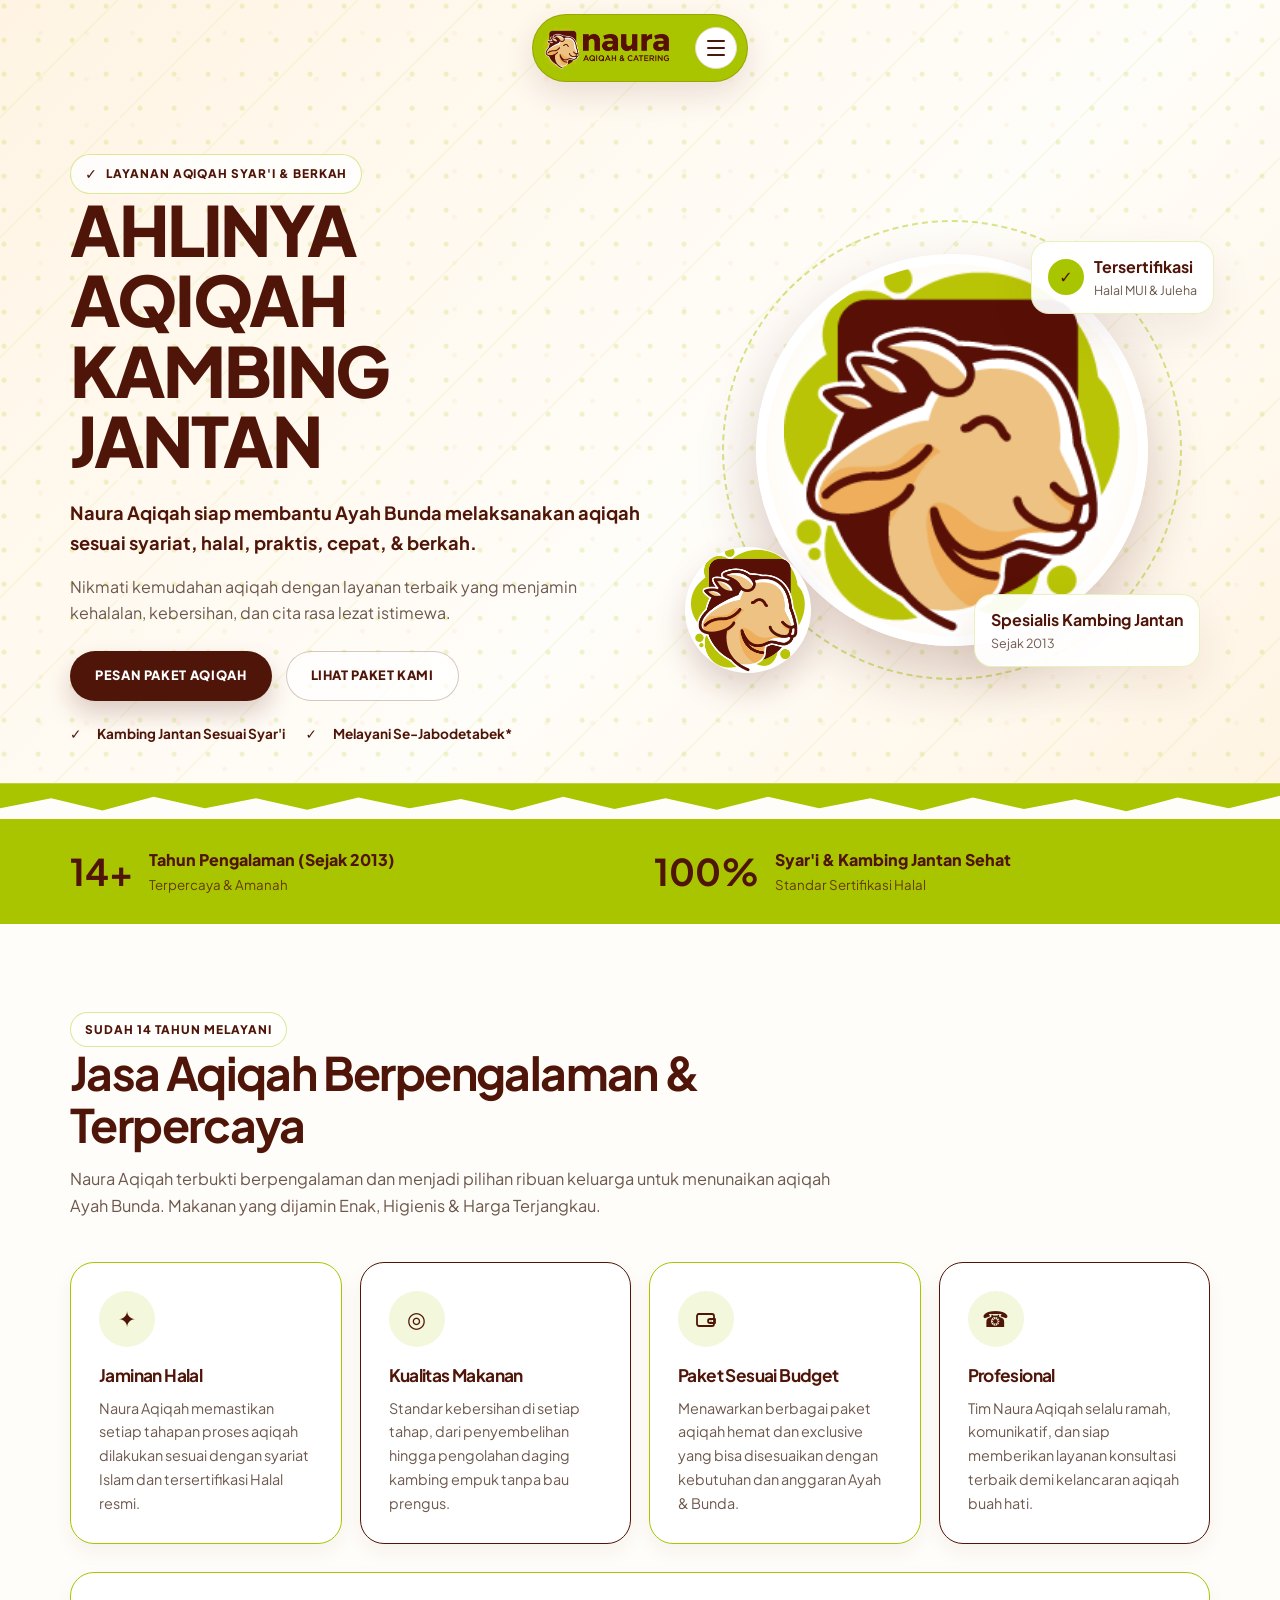
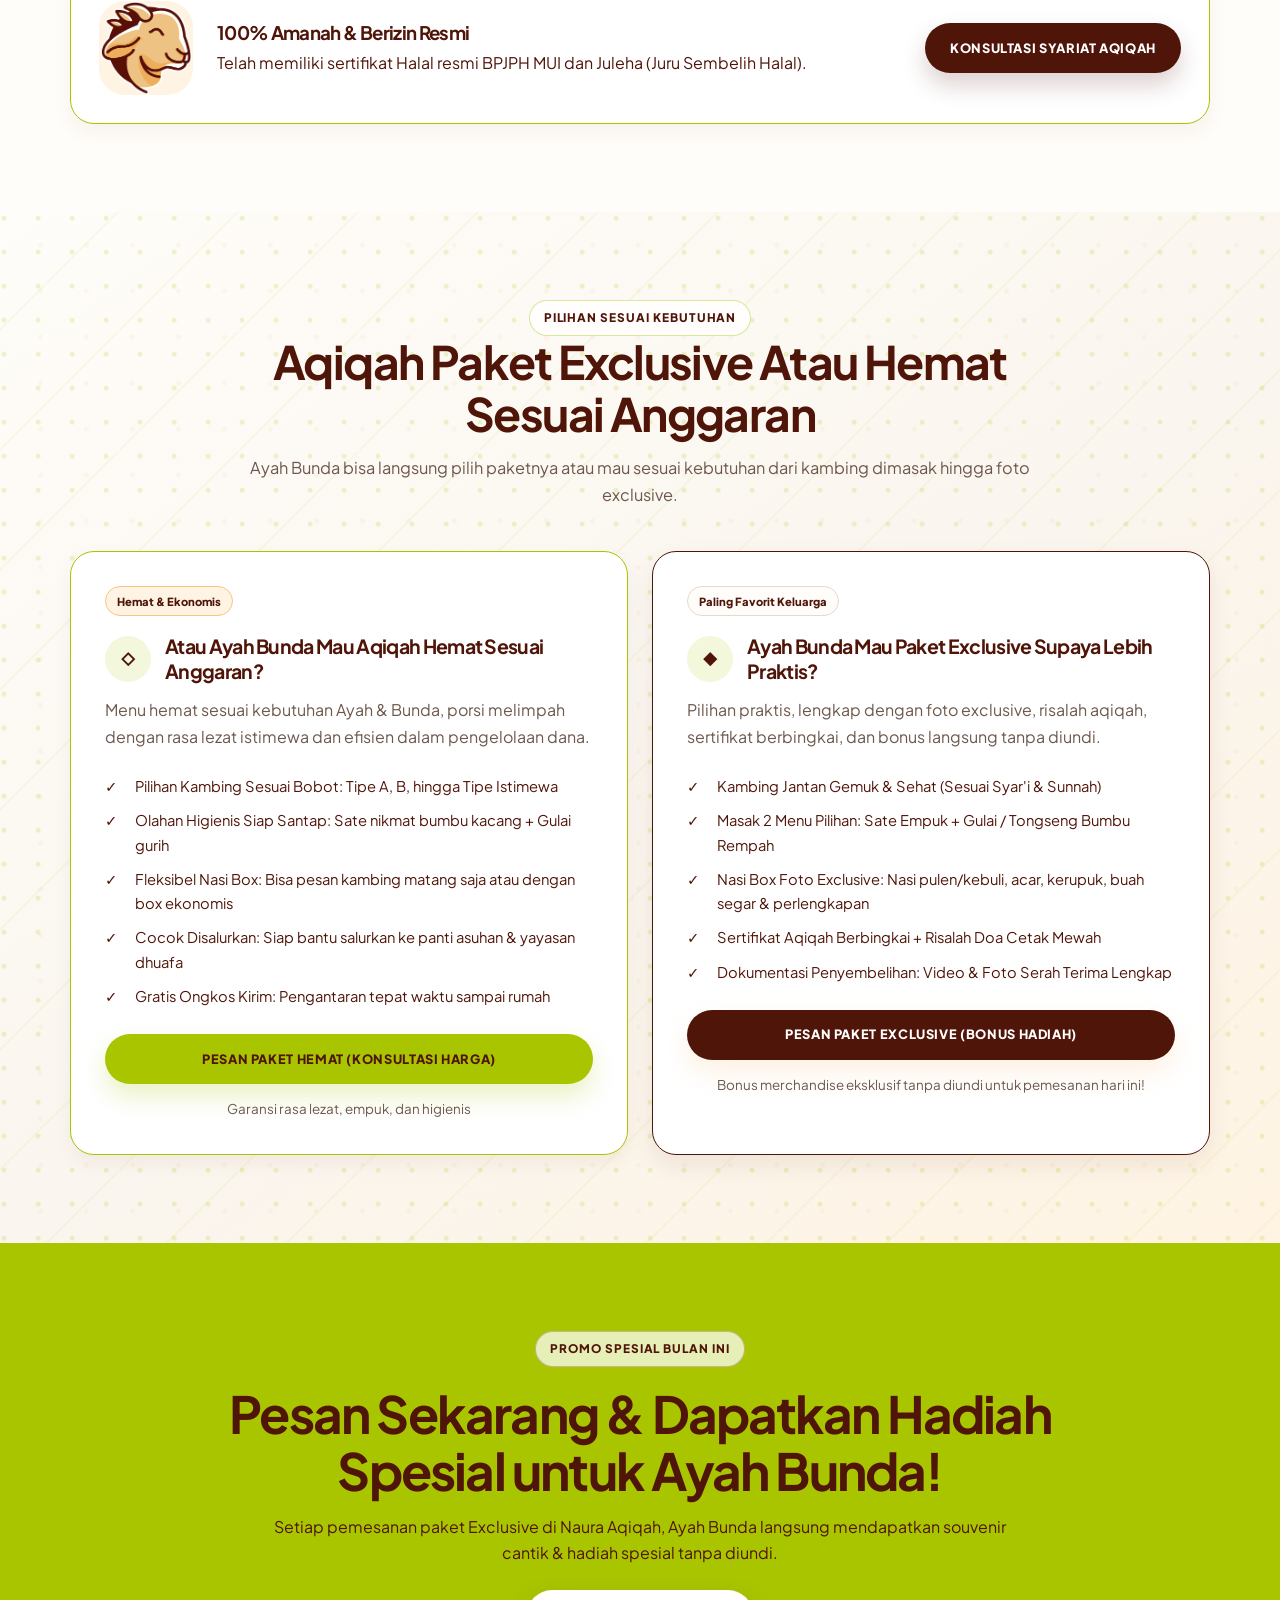
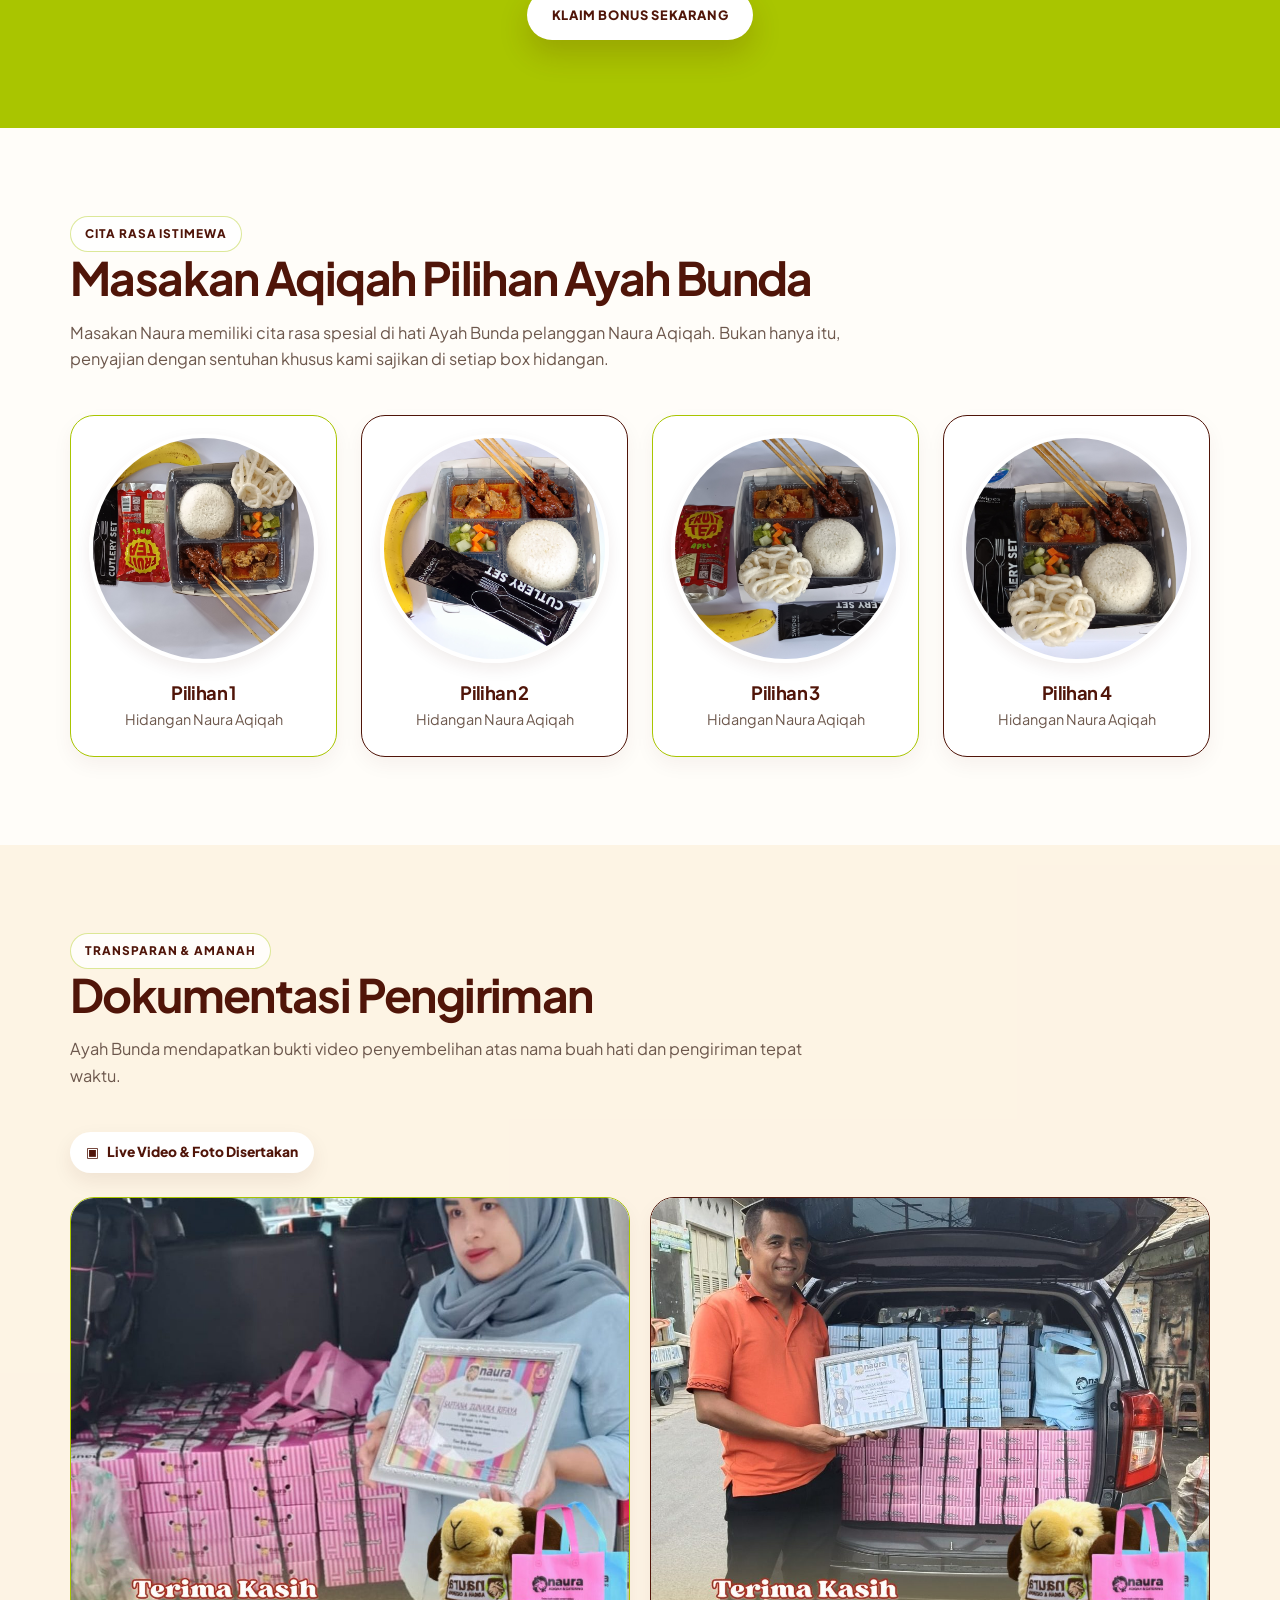
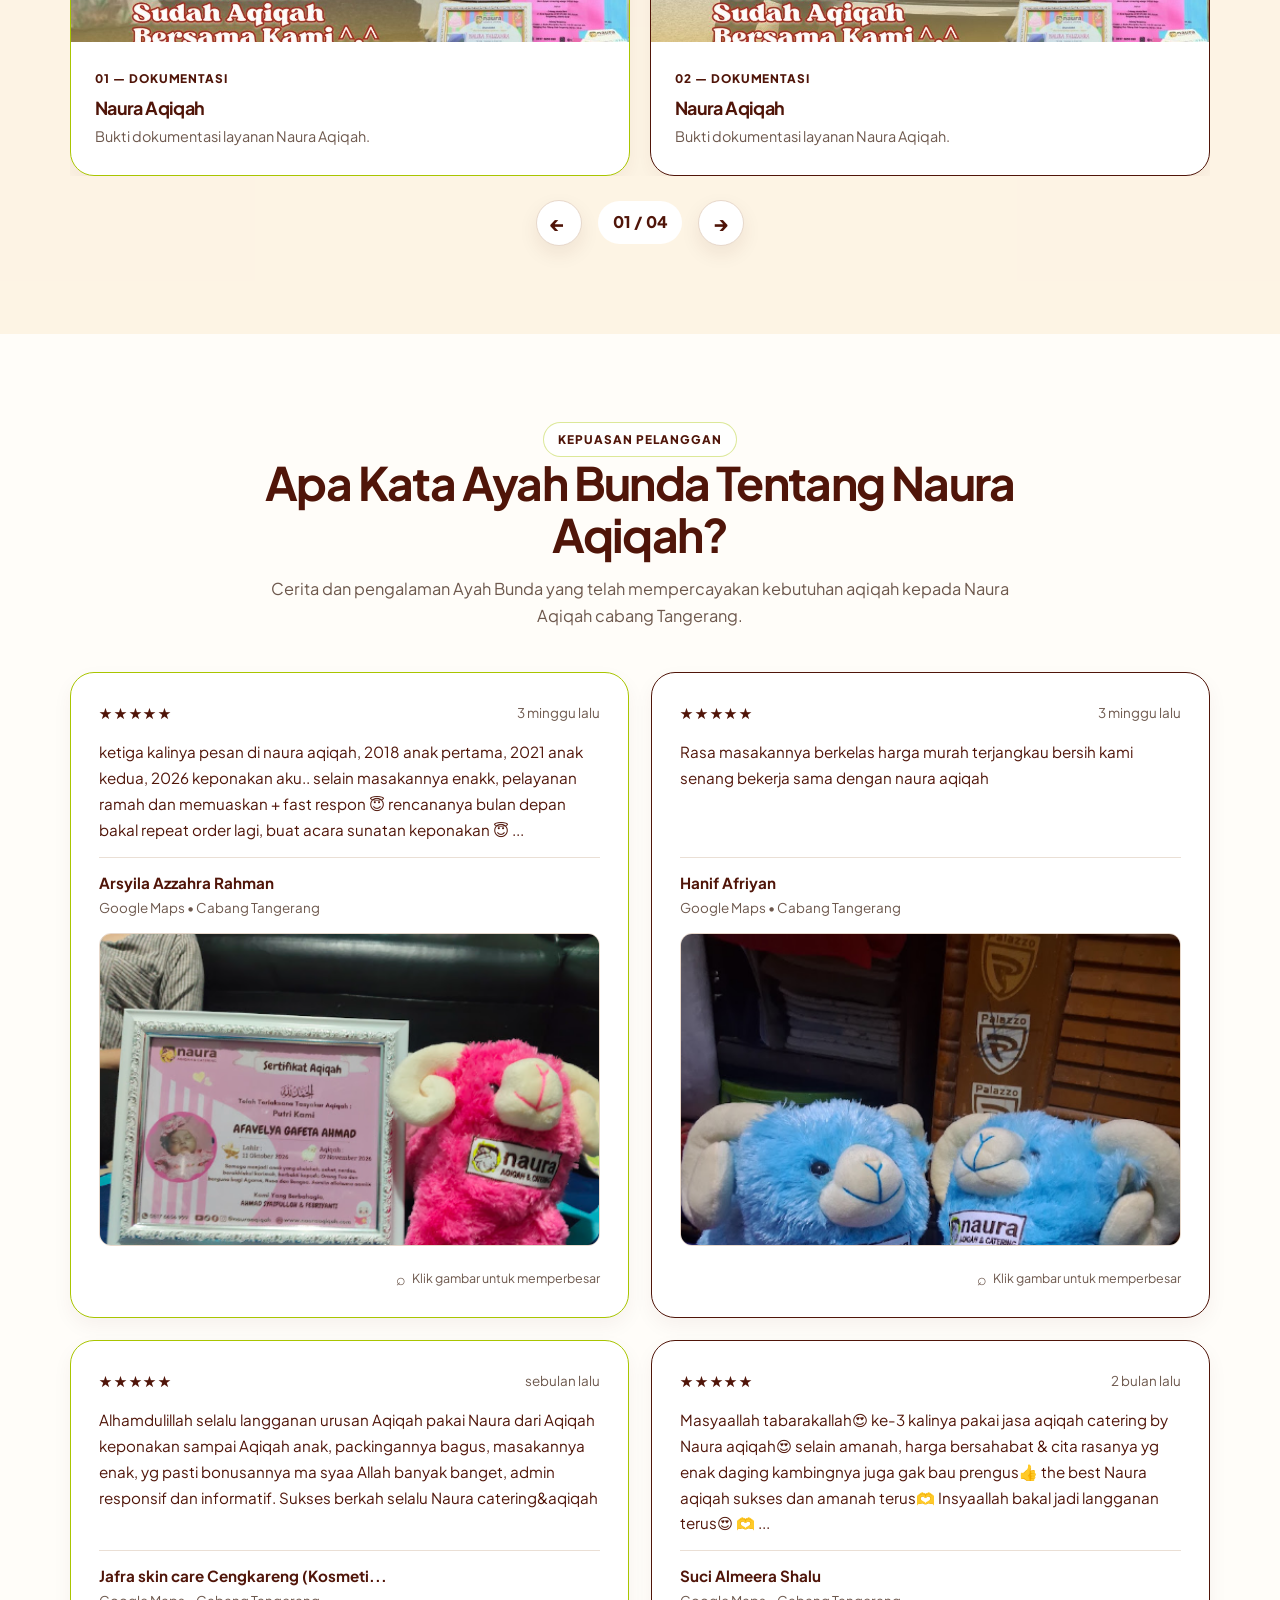
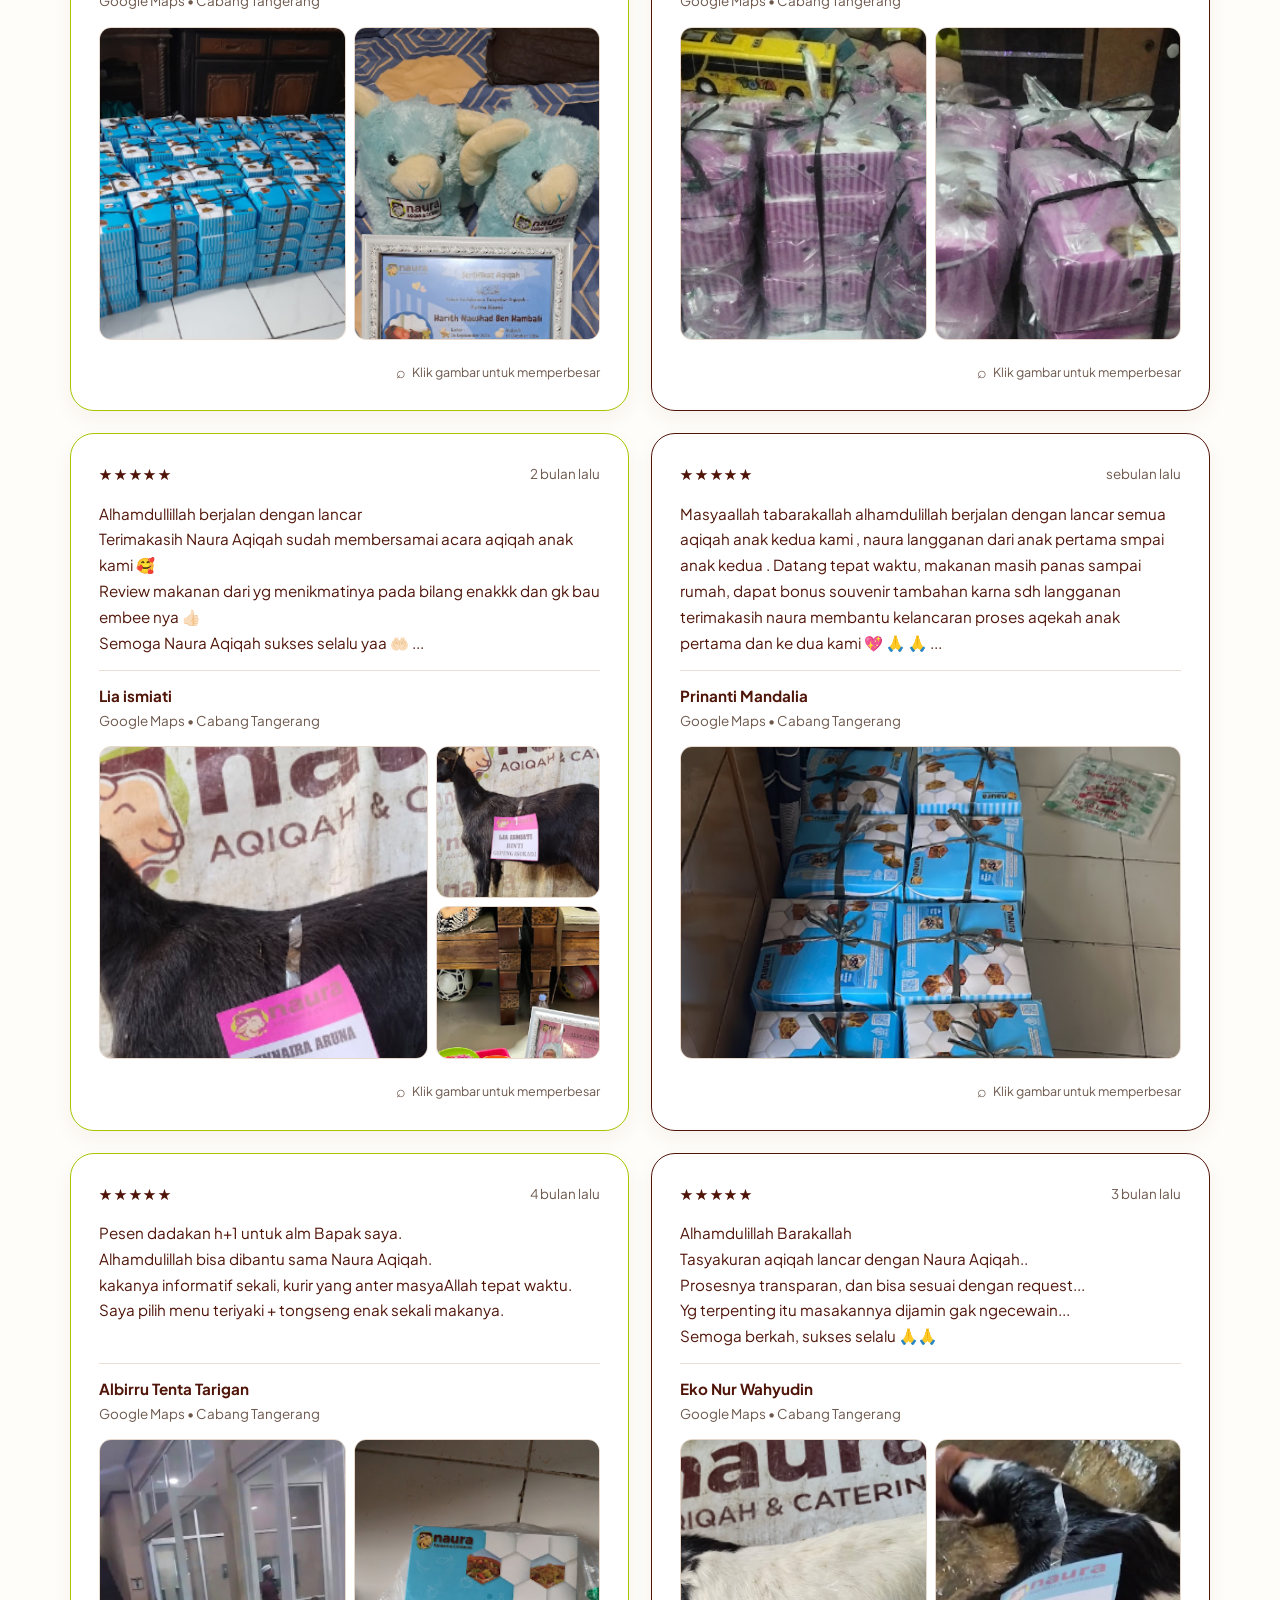
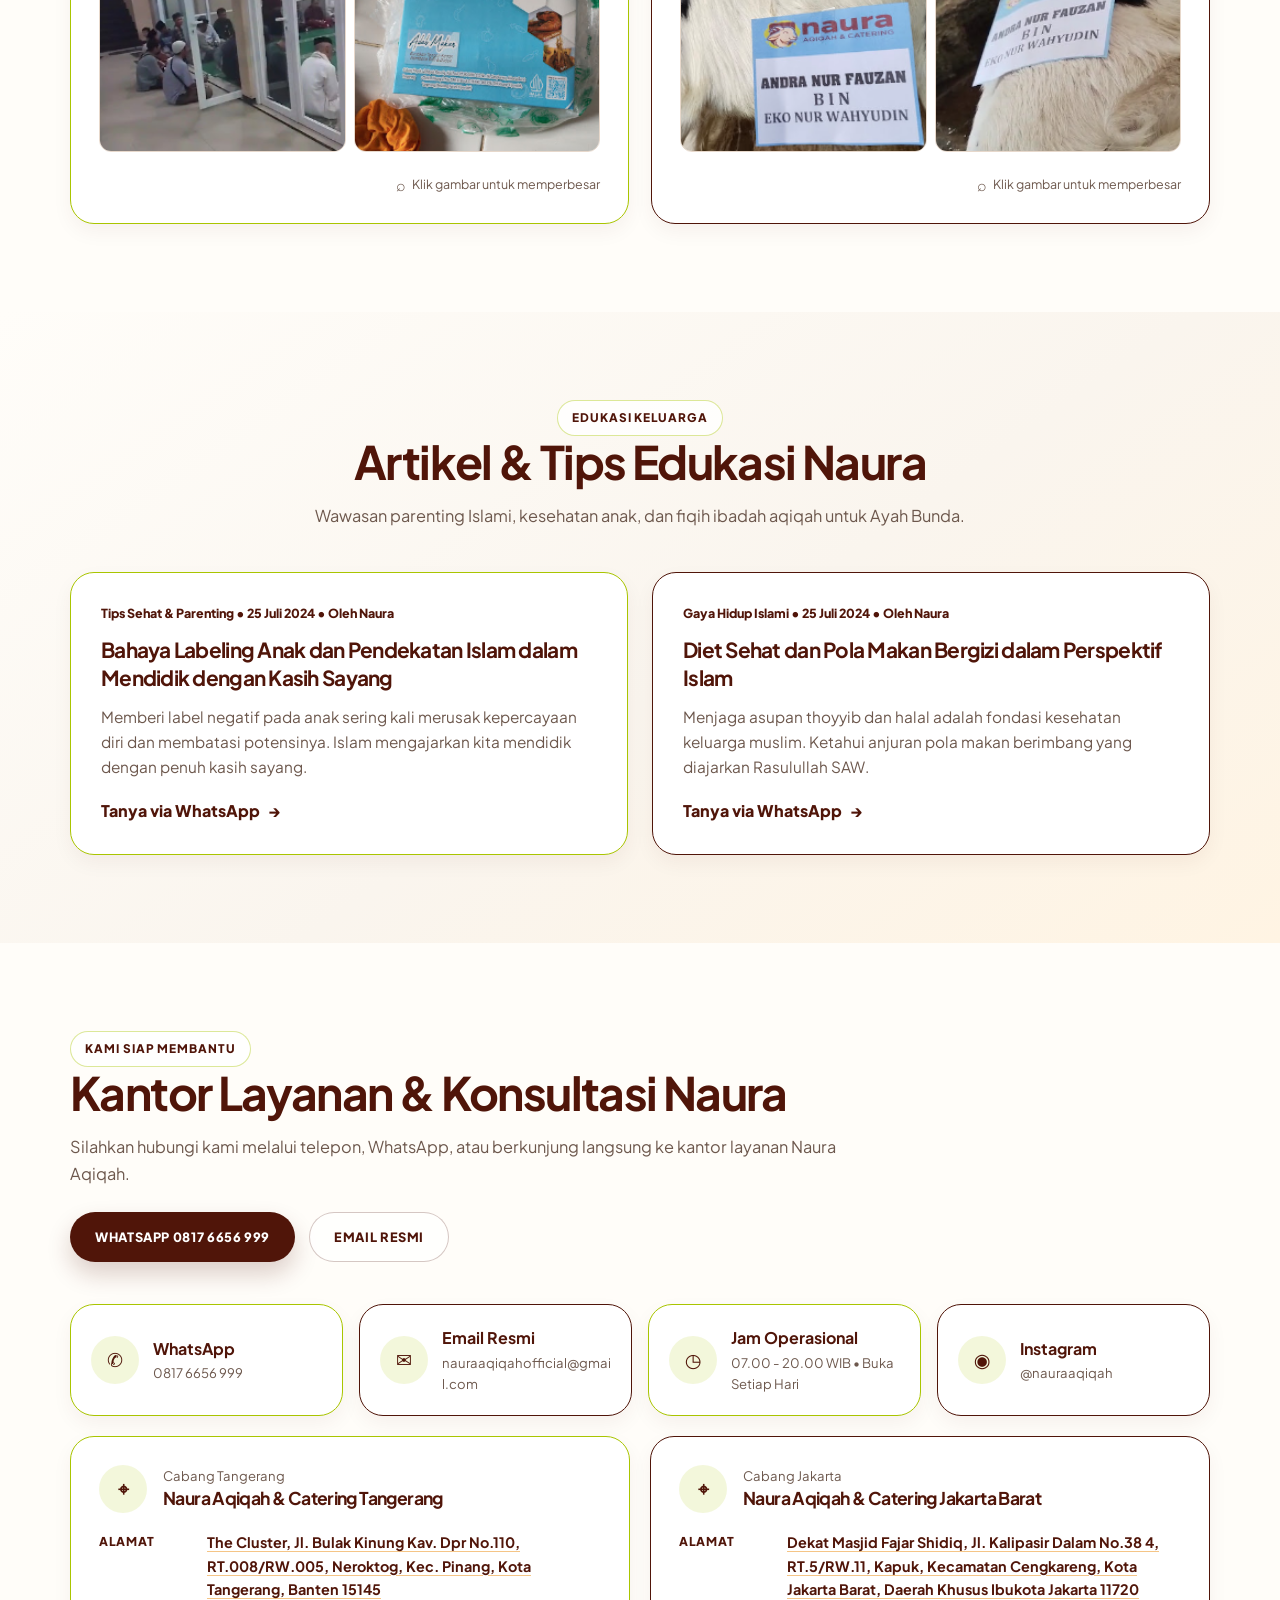
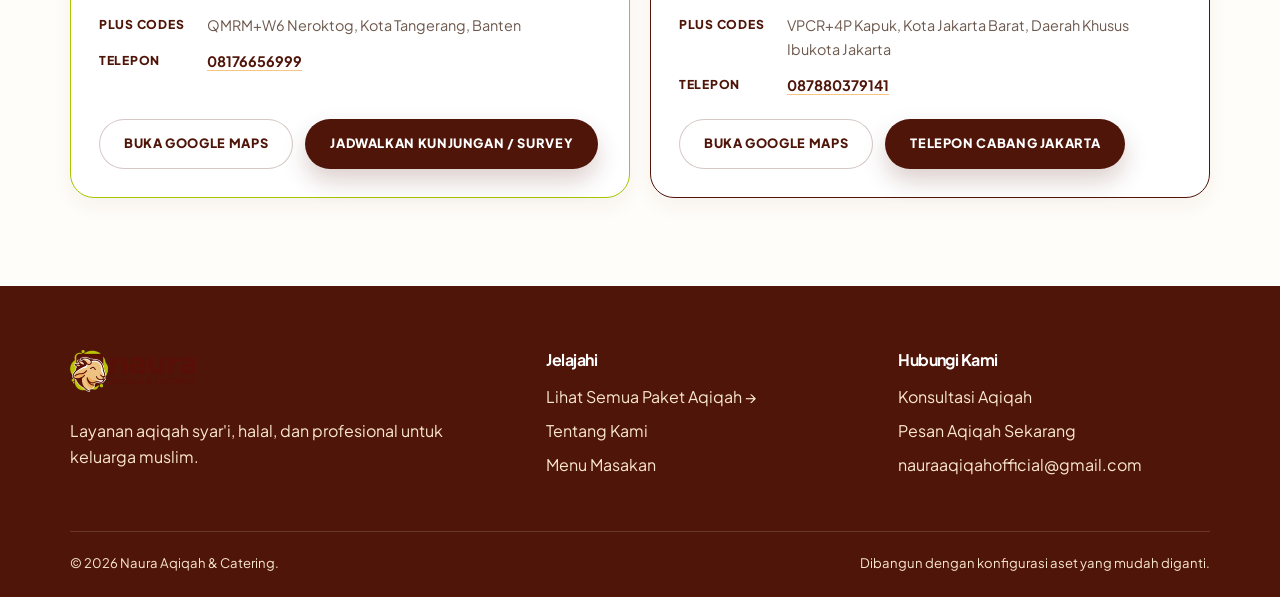
==== commit e37106d5: "add checkpoint 1" ====
--- a/index.html
+++ b/index.html
@@ -7,6 +7,10 @@
     <meta name="description"
         content="Naura Aqiqah — layanan aqiqah syar'i, halal, dan profesional dengan pengiriman dokumentasi lengkap.">
     <link rel="icon" type="image/png" href="assets/img/logo/iconnauraaqiqah-full.png">
+    <link rel="preconnect" href="https://fonts.googleapis.com">
+    <link rel="preconnect" href="https://fonts.gstatic.com" crossorigin>
+    <link href="https://fonts.googleapis.com/css2?family=Plus+Jakarta+Sans:wght@400;500;600;700;800;900&display=swap"
+        rel="stylesheet">
     <title>Naura Aqiqah &amp; Catering — Ahlinya Aqiqah Kambing Jantan</title>
     <link rel="stylesheet" href="css/style.css">
     <script src="js/assets.js" defer></script>
@@ -27,7 +31,8 @@
                 <a href="#dokumentasi">Dokumentasi</a>
                 <a href="#testimoni">Testimoni</a>
                 <a href="#artikel">Artikel</a>
-                <a href="#kontak">HUBUNGI KAMI</a>
+                <a href="#kontak"><span class="nav-label-desktop">Hubungi Kami</span><span
+                        class="nav-label-mobile">Hubungi Kami</span></a>
                 <a class="nav-cta"
                     href="https://api.whatsapp.com/send/?phone=628176656999&amp;text=Saya%20Pesan%20Paket%20Aqiqah&amp;type=phone_number&amp;app_absent=0"
                     target="_blank" rel="noopener">Pesan Paket</a>
@@ -46,13 +51,13 @@
                     <span class="eyebrow"><span class="eyebrow-icon" aria-hidden="true">✓</span> Layanan Aqiqah Syar'i
                         &amp; Berkah</span>
                     <h1 id="hero-title">Ahlinya Aqiqah <span>Kambing Jantan</span></h1>
-                    <p class="hero-lead">Naura Aqiqah siap membantu Ayah Bunda melaksanakan aqiqah sesuai syariat &amp;
-                        halal.</p>
-                    <ul class="hero-points" aria-label="Keunggulan layanan">
+                    <p class="hero-lead">Naura Aqiqah siap membantu Ayah Bunda melaksanakan aqiqah sesuai syariat,
+                        halal, praktis, cepat, &amp; berkah.</p>
+                    <!-- <ul class="hero-points" aria-label="Keunggulan layanan">
                         <li><span aria-hidden="true">✓</span> Mudah</li>
                         <li><span aria-hidden="true">⚡</span> Cepat</li>
                         <li><span aria-hidden="true">♥</span> Berkah</li>
-                    </ul>
+                    </ul> -->
                     <p class="hero-note">Nikmati kemudahan aqiqah dengan layanan terbaik yang menjamin kehalalan,
                         kebersihan, dan cita rasa lezat istimewa.</p>
                     <div class="button-row">
@@ -63,7 +68,7 @@
                     </div>
                     <ul class="hero-checks">
                         <li>Kambing Jantan Sesuai Syar'i</li>
-                        <li>Free Ongkir Jabodetabek*</li>
+                        <li>Melayani Se-Jabodetabek*</li>
                     </ul>
                 </div>
                 <div class="hero-visual">
@@ -76,14 +81,16 @@
                         <span><strong>Tersertifikasi</strong><small>Halal MUI &amp; Juleha</small></span>
                     </div>
                     <div class="hero-mini">
-                        <strong>Ahli Aqiqah</strong><small>Sejak 2011</small>
+                        <strong>Spesialis Kambing Jantan</strong><small>Sejak 2013</small>
                     </div>
                 </div>
+            </div>
         </section>
         <div class="torn-band" aria-hidden="true"></div>
         <section class="trust-strip" aria-label="Ringkasan pengalaman Naura Aqiqah">
             <div class="container trust-grid">
-                <div><strong id="years-experience">14+</strong><span>Tahun Pengalaman (Sejak 2013)</span><small>Terpercaya &amp;
+                <div><strong id="years-experience">14+</strong><span>Tahun Pengalaman (Sejak
+                        2013)</span><small>Terpercaya &amp;
                         Amanah</small></div>
                 <div><strong>100%</strong><span>Syar'i &amp; Kambing Jantan Sehat</span><small>Standar Sertifikasi
                         Halal</small></div>
@@ -93,7 +100,7 @@
         <section class="section section-plain" id="tentang-kami" aria-labelledby="about-title">
             <div class="container">
                 <div class="section-head">
-                    <span class="eyebrow">Sudah 15th Melayani</span>
+                    <span class="eyebrow">Sudah 14 Tahun Melayani</span>
                     <h2 id="about-title">Jasa Aqiqah Berpengalaman &amp; Terpercaya</h2>
                     <p>Naura Aqiqah terbukti berpengalaman dan menjadi pilihan ribuan keluarga untuk menunaikan aqiqah
                         Ayah Bunda. Makanan yang dijamin Enak, Higienis &amp; Harga Terjangkau.</p>
@@ -106,12 +113,18 @@
                     </article>
                     <article class="feature-card"><span class="feature-icon" aria-hidden="true">◎</span>
                         <h3>Kualitas Makanan</h3>
-                        <p>Standar kebersihan ketat di setiap tahap, dari penyembelihan hingga pengolahan daging kambing
+                        <p>Standar kebersihan di setiap tahap, dari penyembelihan hingga pengolahan daging kambing
                             empuk tanpa bau prengus.</p>
                     </article>
-                    <article class="feature-card"><span class="feature-icon" aria-hidden="true">⚙</span>
-                        <h3>Fleksibel Paket</h3>
-                        <p>Menawarkan berbagai paket aqiqah bento maupun hemat yang bisa disesuaikan dengan kebutuhan
+                    <article class="feature-card"><span class="feature-icon" aria-hidden="true"><svg
+                                viewBox="0 0 24 24" width="24" height="24" fill="none" stroke="currentColor"
+                                stroke-width="1.8" stroke-linecap="round" stroke-linejoin="round" aria-hidden="true">
+                                <path d="M4 7h14a2 2 0 0 1 2 2v8a2 2 0 0 1-2 2H5a2 2 0 0 1-2-2V9a2 2 0 0 1 2-2Z" />
+                                <path d="M16 12h5v4h-5a2 2 0 0 1 0-4Z" />
+                                <circle cx="17" cy="14" r="0.6" fill="currentColor" stroke="none" />
+                            </svg></span>
+                        <h3>Paket Sesuai Budget</h3>
+                        <p>Menawarkan berbagai paket aqiqah hemat dan exclusive yang bisa disesuaikan dengan kebutuhan
                             dan anggaran Ayah &amp; Bunda.</p>
                     </article>
                     <article class="feature-card"><span class="feature-icon" aria-hidden="true">☎</span>
@@ -124,7 +137,7 @@
                     <div class="spotlight-icon asset-slot" data-asset="aboutIcon"></div>
                     <div class="spotlight-copy">
                         <h3>100% Amanah &amp; Berizin Resmi</h3>
-                        <p>Telah mengantongi sertifikat Halal resmi BPJPH MUI dan Juleha (Juru Sembelih Halal).</p>
+                        <p>Telah memiliki sertifikat Halal resmi BPJPH MUI dan Juleha (Juru Sembelih Halal).</p>
                     </div>
                     <a class="btn btn-primary"
                         href="https://api.whatsapp.com/send/?phone=628176656999&amp;text=Halo+Naura+Aqiqah,+saya+ingin+tanya+sertifikasi+dan+proses+aqiqah"
@@ -139,29 +152,9 @@
                     <span class="eyebrow">Pilihan Sesuai Kebutuhan</span>
                     <h2 id="package-title">Aqiqah Paket Exclusive Atau Hemat Sesuai Anggaran</h2>
                     <p>Ayah Bunda bisa langsung pilih paketnya atau mau sesuai kebutuhan dari kambing dimasak hingga
-                        nasi box bento eksklusif.</p>
+                        foto exclusive.</p>
                 </div>
                 <div class="package-grid">
-                    <article class="package-card featured">
-                        <span class="package-tag">Paling Favorit Keluarga</span>
-                        <div class="package-heading"><span class="package-icon" aria-hidden="true">◆</span>
-                            <h3>Ayah Bunda Mau Paket Exclusive Supaya Lebih Praktis?</h3>
-                        </div>
-                        <p>Pilihan praktis, lengkap dengan nasi box bento eksklusif, risalah aqiqah, sertifikat
-                            berbingkai, dan bonus langsung tanpa diundi.</p>
-                        <ul class="check-list">
-                            <li>Kambing Jantan Gemuk &amp; Sehat (Sesuai Syar'i &amp; Sunnah)</li>
-                            <li>Masak 2 Menu Pilihan: Sate Empuk + Gulai / Tongseng Bumbu Rempah</li>
-                            <li>Nasi Box Bento Eksklusif: Nasi pulen/kebuli, acar, kerupuk, buah segar &amp;
-                                perlengkapan</li>
-                            <li>Sertifikat Aqiqah Berbingkai + Risalah Doa Cetak Mewah</li>
-                            <li>Dokumentasi Penyembelihan: Video &amp; Foto Serah Terima Lengkap</li>
-                        </ul>
-                        <a class="btn btn-pink"
-                            href="https://api.whatsapp.com/send/?phone=628176656999&amp;text=Saya+Pesan+Aqiqah+Dapat+Bonus+&amp;type=phone_number&amp;app_absent=0"
-                            target="_blank" rel="noopener">Pesan Paket Exclusive (Bonus Hadiah)</a>
-                        <p class="package-foot">Bonus merchandise eksklusif tanpa diundi untuk pemesanan hari ini!</p>
-                    </article>
                     <article class="package-card">
                         <span class="package-tag soft">Hemat &amp; Ekonomis</span>
                         <div class="package-heading"><span class="package-icon" aria-hidden="true">◇</span>
@@ -180,6 +173,26 @@
                             href="https://api.whatsapp.com/send/?phone=628176656999&amp;text=Saya+Pesan+Paket+Aqiqah+Hemat&amp;type=phone_number&amp;app_absent=0"
                             target="_blank" rel="noopener">Pesan Paket Hemat (Konsultasi Harga)</a>
                         <p class="package-foot">Garansi rasa lezat, empuk, dan higienis</p>
+                    </article>
+                    <article class="package-card featured">
+                        <span class="package-tag">Paling Favorit Keluarga</span>
+                        <div class="package-heading"><span class="package-icon" aria-hidden="true">◆</span>
+                            <h3>Ayah Bunda Mau Paket Exclusive Supaya Lebih Praktis?</h3>
+                        </div>
+                        <p>Pilihan praktis, lengkap dengan foto exclusive, risalah aqiqah, sertifikat
+                            berbingkai, dan bonus langsung tanpa diundi.</p>
+                        <ul class="check-list">
+                            <li>Kambing Jantan Gemuk &amp; Sehat (Sesuai Syar'i &amp; Sunnah)</li>
+                            <li>Masak 2 Menu Pilihan: Sate Empuk + Gulai / Tongseng Bumbu Rempah</li>
+                            <li>Nasi Box Foto Exclusive: Nasi pulen/kebuli, acar, kerupuk, buah segar &amp;
+                                perlengkapan</li>
+                            <li>Sertifikat Aqiqah Berbingkai + Risalah Doa Cetak Mewah</li>
+                            <li>Dokumentasi Penyembelihan: Video &amp; Foto Serah Terima Lengkap</li>
+                        </ul>
+                        <a class="btn btn-pink"
+                            href="https://api.whatsapp.com/send/?phone=628176656999&amp;text=Saya+Pesan+Aqiqah+Dapat+Bonus+&amp;type=phone_number&amp;app_absent=0"
+                            target="_blank" rel="noopener">Pesan Paket Exclusive (Bonus Hadiah)</a>
+                        <p class="package-foot">Bonus merchandise eksklusif tanpa diundi untuk pemesanan hari ini!</p>
                     </article>
                 </div>
             </div>
@@ -289,7 +302,8 @@
                 <div class="section-head center">
                     <span class="eyebrow">Kepuasan Pelanggan</span>
                     <h2 id="testimonial-title">Apa Kata Ayah Bunda Tentang Naura Aqiqah?</h2>
-                    <p>Cerita dan pengalaman Ayah Bunda yang telah mempercayakan kebutuhan aqiqah kepada Naura Aqiqah cabang Tangerang.</p>
+                    <p>Cerita dan pengalaman Ayah Bunda yang telah mempercayakan kebutuhan aqiqah kepada Naura Aqiqah
+                        cabang Tangerang.</p>
                 </div>
                 <div class="testimonial-grid">
                     <article class="testimonial-card review-card">
@@ -315,7 +329,8 @@
                             <div class="stars" aria-label="5 dari 5 bintang">★★★★★</div>
                             <span class="waktu-ulasan" data-tanggal="2026-11-12"></span>
                         </div>
-                        <p class="review-text">Rasa masakannya berkelas harga murah terjangkau bersih kami senang bekerja
+                        <p class="review-text">Rasa masakannya berkelas harga murah terjangkau bersih kami senang
+                            bekerja
                             sama dengan naura aqiqah</p>
                         <div class="review-author"><strong>Hanif Afriyan</strong><span>Google Maps • Cabang
                                 Tangerang</span></div>
@@ -323,7 +338,8 @@
                             <a href="assets/img/foto-ulasan-cabang-tng/ulasan-hanif-afriyan.png" target="_blank"
                                 rel="noopener" aria-label="Buka foto ulasan Hanif Afriyan"><img
                                     src="assets/img/foto-ulasan-cabang-tng/ulasan-hanif-afriyan.png"
-                                    alt="Foto ulasan Google Maps dari Hanif Afriyan" loading="lazy" decoding="async"></a>
+                                    alt="Foto ulasan Google Maps dari Hanif Afriyan" loading="lazy"
+                                    decoding="async"></a>
                         </div>
                     </article>
                     <article class="testimonial-card review-card">
@@ -357,9 +373,12 @@
                             <div class="stars" aria-label="5 dari 5 bintang">★★★★★</div>
                             <span class="waktu-ulasan" data-tanggal="2026-09-26"></span>
                         </div>
-                        <p class="review-text">Masyaallah tabarakallah😍 ke-3 kalinya pakai jasa aqiqah catering by Naura
-                            aqiqah😍 selain amanah, harga bersahabat &amp; cita rasanya yg enak daging kambingnya juga gak
-                            bau prengus👍 the best Naura aqiqah sukses dan amanah terus🫶 Insyaallah bakal jadi langganan
+                        <p class="review-text">Masyaallah tabarakallah😍 ke-3 kalinya pakai jasa aqiqah catering by
+                            Naura
+                            aqiqah😍 selain amanah, harga bersahabat &amp; cita rasanya yg enak daging kambingnya juga
+                            gak
+                            bau prengus👍 the best Naura aqiqah sukses dan amanah terus🫶 Insyaallah bakal jadi
+                            langganan
                             terus😍 🫶 ...</p>
                         <div class="review-author"><strong>Suci Almeera Shalu</strong><span>Google Maps • Cabang
                                 Tangerang</span></div>
@@ -412,7 +431,8 @@
                         <p class="review-text">Masyaallah tabarakallah alhamdulillah berjalan dengan lancar semua aqiqah
                             anak kedua kami , naura langganan dari anak pertama smpai anak kedua . Datang tepat waktu,
                             makanan masih panas sampai rumah, dapat bonus souvenir tambahan karna sdh langganan
-                            terimakasih naura membantu kelancaran proses aqekah anak pertama dan ke dua kami 💖 🙏 🙏 ...
+                            terimakasih naura membantu kelancaran proses aqekah anak pertama dan ke dua kami 💖 🙏 🙏
+                            ...
                         </p>
                         <div class="review-author"><strong>Prinanti Mandalia</strong><span>Google Maps • Cabang
                                 Tangerang</span></div>
@@ -430,7 +450,8 @@
                             <span class="waktu-ulasan" data-tanggal="2026-07-26"></span>
                         </div>
                         <p class="review-text">Pesen dadakan h+1 untuk alm Bapak saya.<br> Alhamdulillah bisa dibantu
-                            sama Naura Aqiqah.<br> kakanya informatif sekali, kurir yang anter masyaAllah tepat waktu. Saya
+                            sama Naura Aqiqah.<br> kakanya informatif sekali, kurir yang anter masyaAllah tepat waktu.
+                            Saya
                             pilih menu teriyaki + tongseng enak sekali makanya.</p>
                         <div class="review-author"><strong>Albirru Tenta Tarigan</strong><span>Google Maps • Cabang
                                 Tangerang</span></div>
@@ -492,7 +513,7 @@
                                 potensinya. Islam mengajarkan kita mendidik dengan penuh kasih sayang.</p>
                             <a class="text-link"
                                 href="https://api.whatsapp.com/send/?phone=628176656999&amp;text=Halo+Naura+Aqiqah,+saya+tertarik+dengan+artikel+edukasi+parenting"
-                                target="_blank" rel="noopener">Baca Selengkapnya <span aria-hidden="true">→</span></a>
+                                target="_blank" rel="noopener">Tanya via WhatsApp <span aria-hidden="true">→</span></a>
                         </div>
                     </article>
                     <article class="article-card">
@@ -503,7 +524,7 @@
                                 anjuran pola makan berimbang yang diajarkan Rasulullah SAW.</p>
                             <a class="text-link"
                                 href="https://api.whatsapp.com/send/?phone=628176656999&amp;text=Halo+Naura+Aqiqah,+saya+ingin+tahu+info+gaya+hidup+sehat+aqiqah"
-                                target="_blank" rel="noopener">Baca Selengkapnya <span aria-hidden="true">→</span></a>
+                                target="_blank" rel="noopener">Tanya via WhatsApp <span aria-hidden="true">→</span></a>
                         </div>
                     </article>
                 </div>
@@ -630,7 +651,8 @@
                 Catering.</span><span>Dibangun dengan konfigurasi aset yang mudah diganti.</span></div>
     </footer>
 
-    <div class="lightbox" id="review-lightbox" role="dialog" aria-modal="true" aria-label="Pratinjau foto ulasan" hidden>
+    <div class="lightbox" id="review-lightbox" role="dialog" aria-modal="true" aria-label="Pratinjau foto ulasan"
+        hidden>
         <button class="lightbox-close" type="button" aria-label="Tutup pratinjau">×</button>
         <button class="lightbox-nav lightbox-prev" type="button" aria-label="Foto sebelumnya" hidden>‹</button>
         <figure class="lightbox-figure">
--- a/css/style.css
+++ b/css/style.css
@@ -15,6 +15,7 @@
   --card-outline: var(--olive);
   --radius: 24px;
   --max: 1140px;
+  --header-h: 82px;
 }
 
 .feature-grid > :nth-child(odd),
@@ -100,13 +101,16 @@
   position: sticky;
   top: 0;
   z-index: 50;
+  margin-bottom: calc(-1 * var(--header-h));
   padding-top: 14px;
   background: transparent;
+  pointer-events: none;
 }
 
 .header-inner {
   --nav-duration: 760ms;
   position: relative;
+  pointer-events: auto;
   display: flex;
   width: 216px;
   min-height: 68px;
@@ -206,7 +210,18 @@
 }
 
 .nav-cta {
-  color: var(--brown);
+  padding: 8px 16px;
+  border-radius: 999px;
+  background: var(--brown);
+  color: #fff;
+}
+
+.nav-cta::after {
+  display: none;
+}
+
+.nav-label-mobile {
+  display: none;
 }
 
 .nav-toggle {
@@ -438,7 +453,7 @@
 .hero {
   position: relative;
   overflow: hidden;
-  padding: 72px 0 38px;
+  padding: calc(72px + var(--header-h)) 0 38px;
   background: linear-gradient(135deg, var(--peach-soft), var(--paper) 58%, var(--peach-soft));
 }
 
@@ -628,6 +643,7 @@
 .hero-mini {
   right: 10px;
   bottom: 18px;
+  max-width: calc(100% - 140px);
   flex-direction: column;
   align-items: flex-start;
   gap: 0;
@@ -1408,7 +1424,7 @@
 #testimoni,
 #artikel,
 #kontak {
-  scroll-margin-top: 100px;
+  scroll-margin-top: calc(var(--header-h) + 18px);
 }
 
 .address-card {
@@ -1573,28 +1589,115 @@
   font-size: 0.82rem;
 }
 
-@media (max-width: 980px) {
+@media (max-width: 1100px) {
+  :root {
+    --header-h: 64px;
+  }
+
+  .site-header {
+    margin-bottom: 0;
+    padding-top: 0;
+    background: var(--olive);
+    box-shadow: 0 4px 16px rgba(80, 21, 9, 0.16);
+    pointer-events: auto;
+  }
+
+  .header-inner,
+  .header-inner.nav-normal {
+    width: 100%;
+    max-width: none;
+    min-height: 64px;
+    margin: 0;
+    padding: 0 clamp(12px, 3vw, 20px);
+    border: 0;
+    border-radius: 0;
+    background: transparent;
+    box-shadow: none;
+    backdrop-filter: none;
+    transition: none;
+  }
+
+  .nav-label-desktop {
+    display: none;
+  }
+
+  .nav-label-mobile {
+    display: inline;
+  }
+
   .site-nav {
-    top: calc(100% + 10px);
+    top: 100%;
     right: 0;
-    left: auto;
-    width: min(320px, calc(100vw - 24px));
+    left: 0;
+    width: 100%;
+    max-height: calc(100vh - 64px);
+    max-height: calc(100dvh - 64px);
+    overflow-y: auto;
     flex-direction: column;
     align-items: stretch;
-    gap: 4px;
-    padding: 14px;
+    gap: 0;
+    padding: 8px 12px 14px;
+    border: 0;
+    border-radius: 0 0 20px 20px;
+    background: #fff;
+    box-shadow: 0 18px 32px rgba(80, 21, 9, 0.18);
+    font-size: 0.9rem;
+    opacity: 0;
+    transform: translateY(-8px);
+    transition: opacity 250ms ease, transform 250ms cubic-bezier(0.22, 1, 0.36, 1);
+  }
+
+  .header-inner.nav-links-visible .site-nav {
+    opacity: 1;
+    transform: translateY(0);
+  }
+
+  .site-nav > a {
+    display: flex;
+    min-height: 44px;
+    align-items: center;
+    padding: 10px 14px;
+    border-bottom: 1px solid var(--card-line);
+    opacity: 1;
     transform: none;
-  }
-
-  .site-nav > a {
-    padding: 9px 12px;
+    transition: none;
+    white-space: normal;
+  }
+
+  .site-nav > a::after {
+    display: none;
+  }
+
+  .site-nav > a:hover,
+  .site-nav > a:focus-visible,
+  .site-nav > a.is-active {
+    background: var(--olive-soft);
+  }
+
+  .nav-toggle {
+    width: 44px;
+    height: 44px;
   }
 
   .nav-cta {
-    margin-top: 6px;
-    text-align: center;
-  }
-
+    justify-content: center;
+    margin-top: 10px;
+    padding: 12px 16px;
+    border-bottom: 0;
+    border-radius: 12px;
+    background: var(--brown);
+    color: #fff;
+  }
+
+  .site-nav > a.nav-cta:hover,
+  .site-nav > a.nav-cta:focus-visible,
+  .site-nav > a.nav-cta.is-active {
+    background: var(--brown);
+    color: #fff;
+  }
+}
+
+@media (max-width: 980px) {
   .hero-grid {
     grid-template-columns: 1fr;
     gap: 12px;
@@ -1640,24 +1743,28 @@
 }
 
 @media (max-width: 640px) {
+  :root {
+    --header-h: 64px;
+  }
+
   .container {
     width: min(calc(100% - 24px), var(--max));
   }
 
   .site-header {
-    padding-top: 10px;
+    padding-top: 0;
   }
 
   .header-inner {
-    width: 192px;
-    min-height: 62px;
-    margin-inline: auto;
-    padding: 6px 8px;
+    width: 100%;
+    min-height: 64px;
+    margin: 0;
+    padding: 0 12px;
   }
 
   .header-inner.nav-normal {
-    width: calc(100% - 96px);
-    margin-inline: auto;
+    width: 100%;
+    margin: 0;
   }
 
   .brand-slot {
@@ -1666,8 +1773,8 @@
   }
 
   .nav-toggle {
-    width: 38px;
-    height: 38px;
+    width: 44px;
+    height: 44px;
   }
 
   .doc-card {
@@ -1683,7 +1790,7 @@
   }
 
   .hero {
-    padding-top: 48px;
+    padding-top: calc(48px + var(--header-h));
   }
 
   .hero h1 {
@@ -1739,6 +1846,7 @@
   .hero-mini {
     right: 0;
     bottom: 0;
+    max-width: calc(100% - 104px);
     padding: 9px 12px;
   }
 
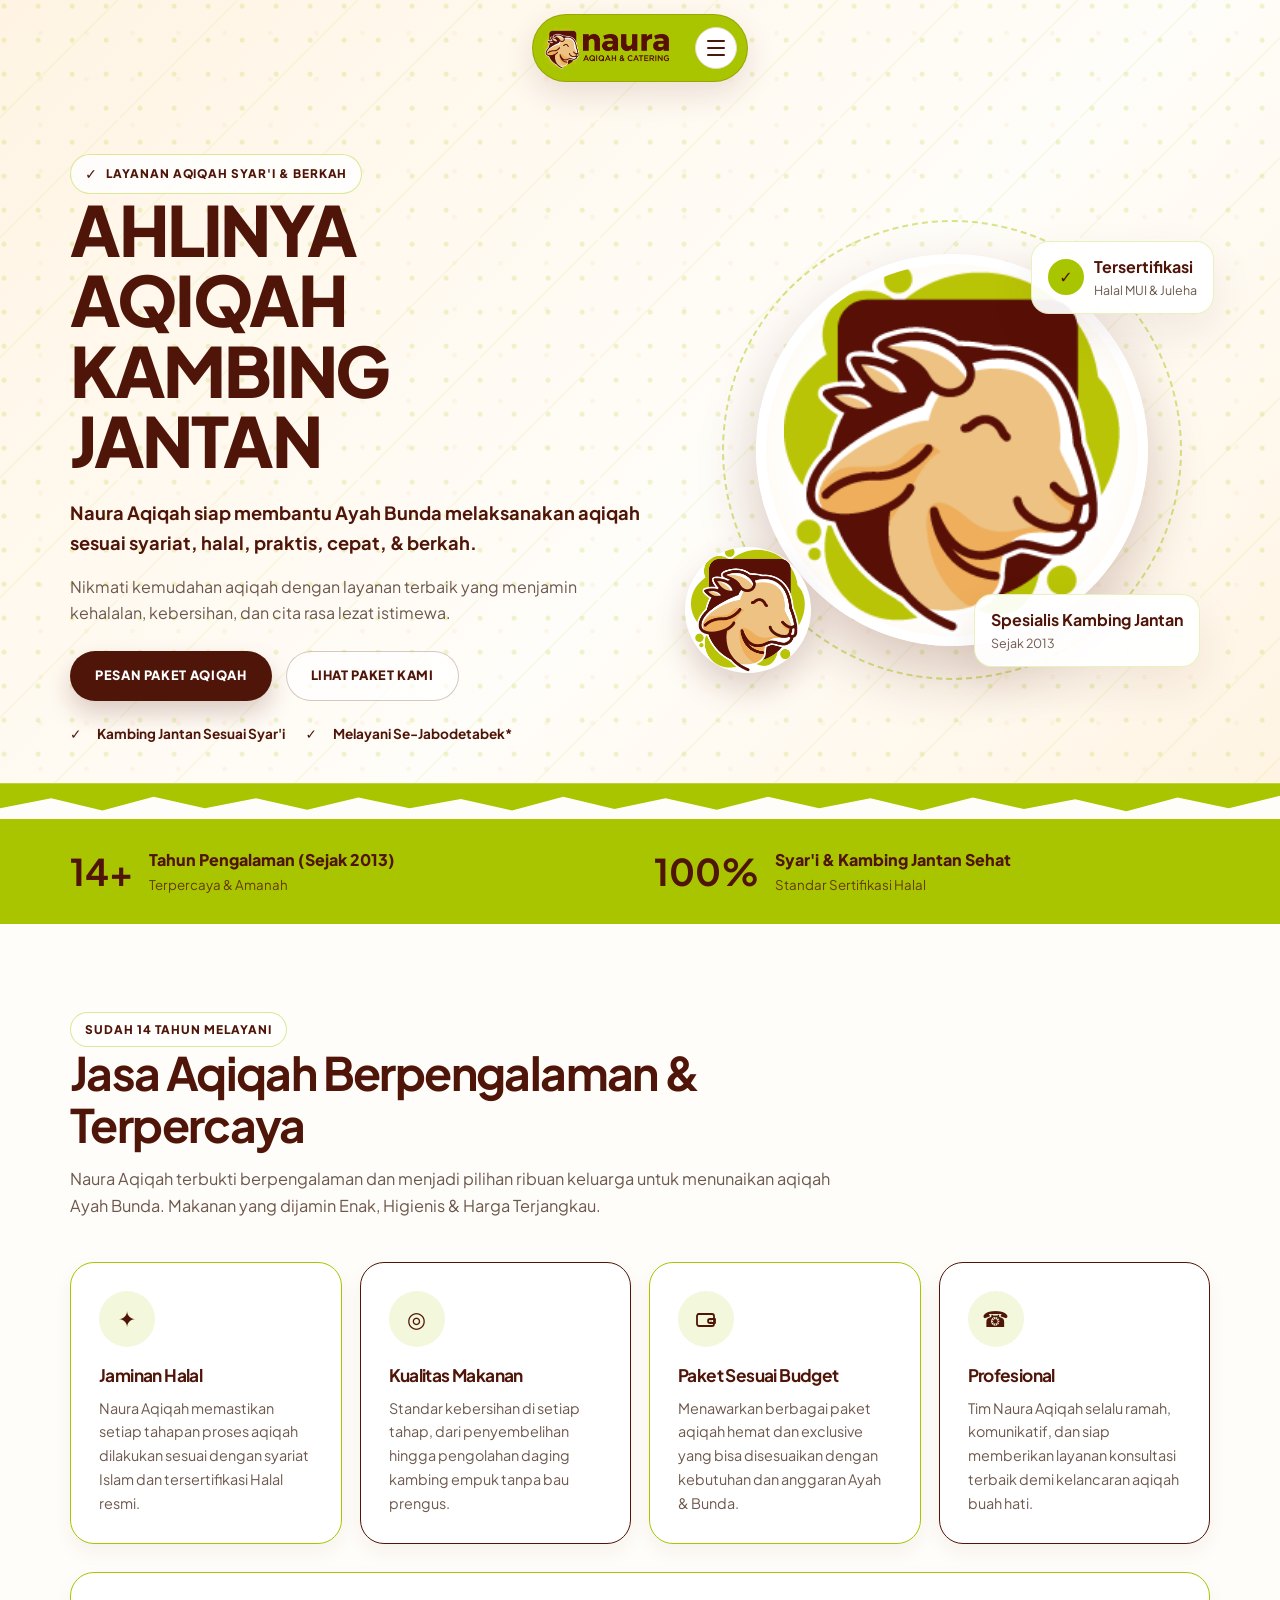
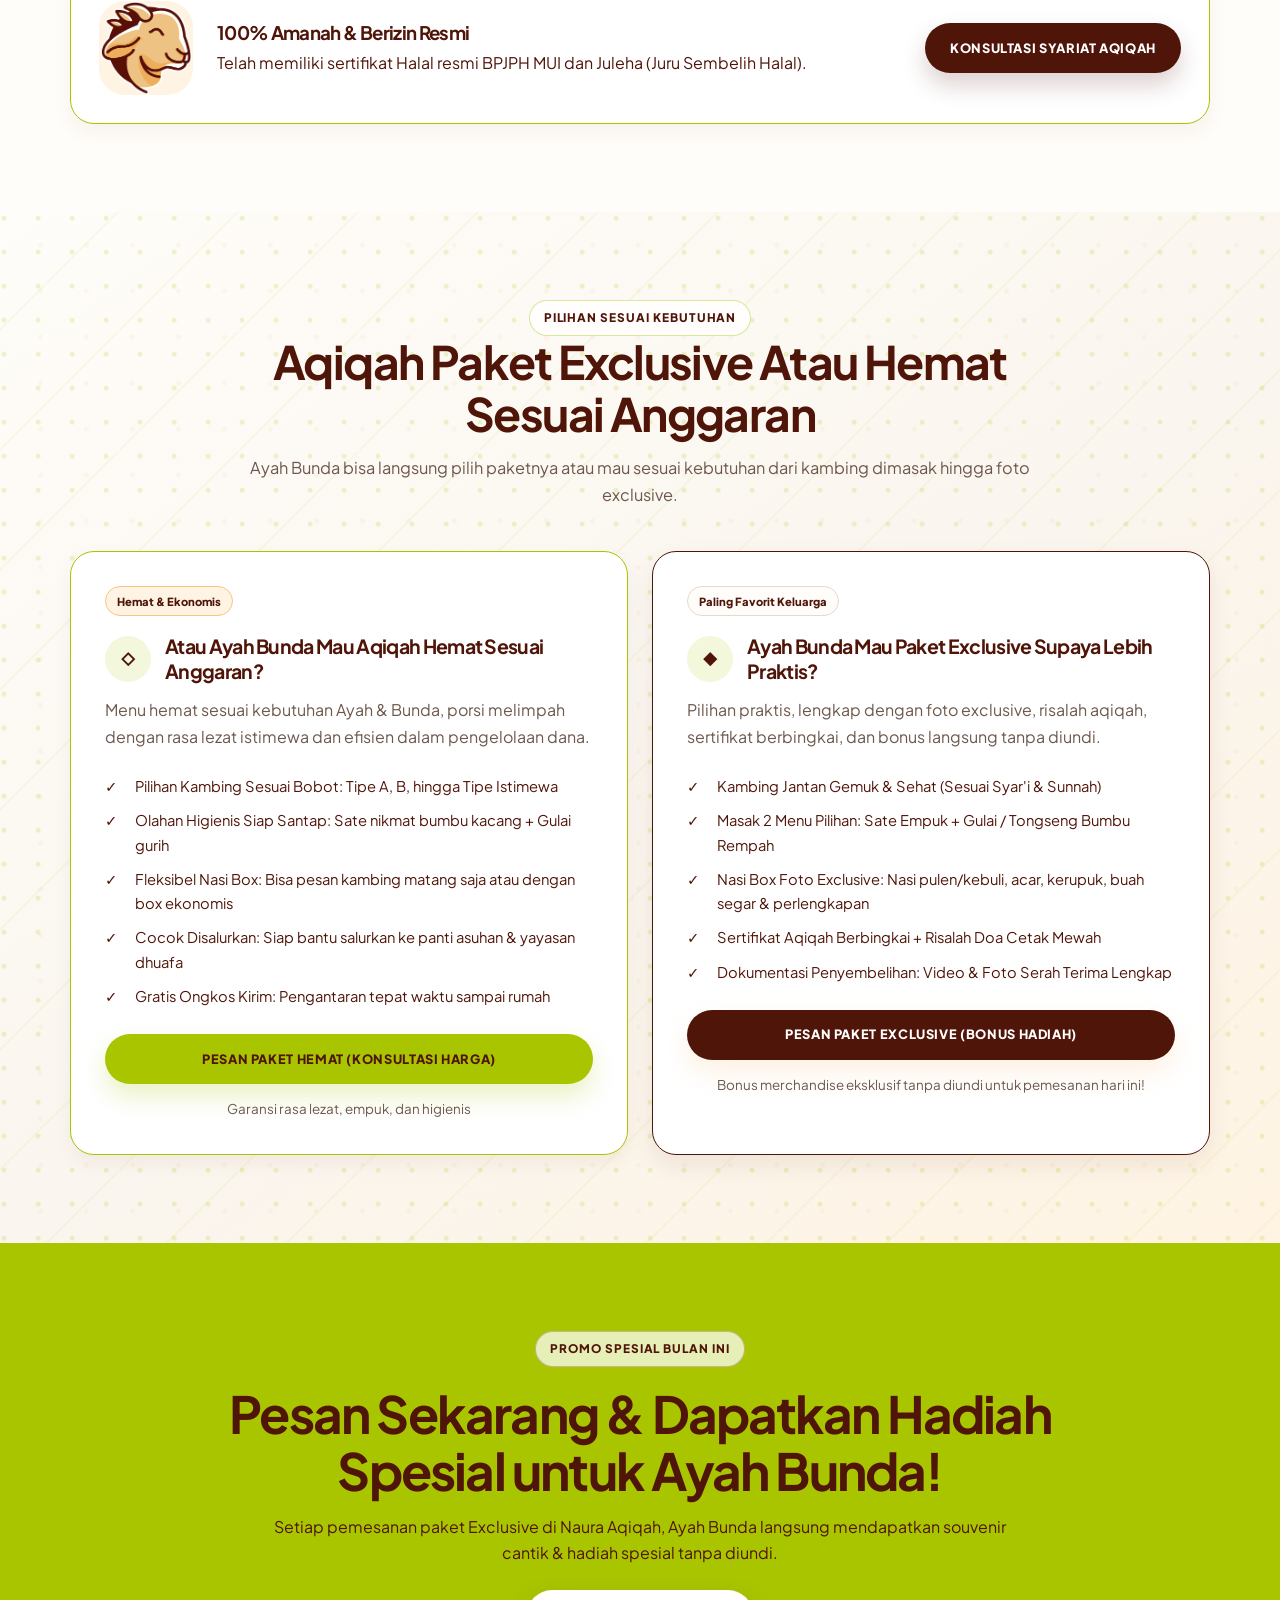
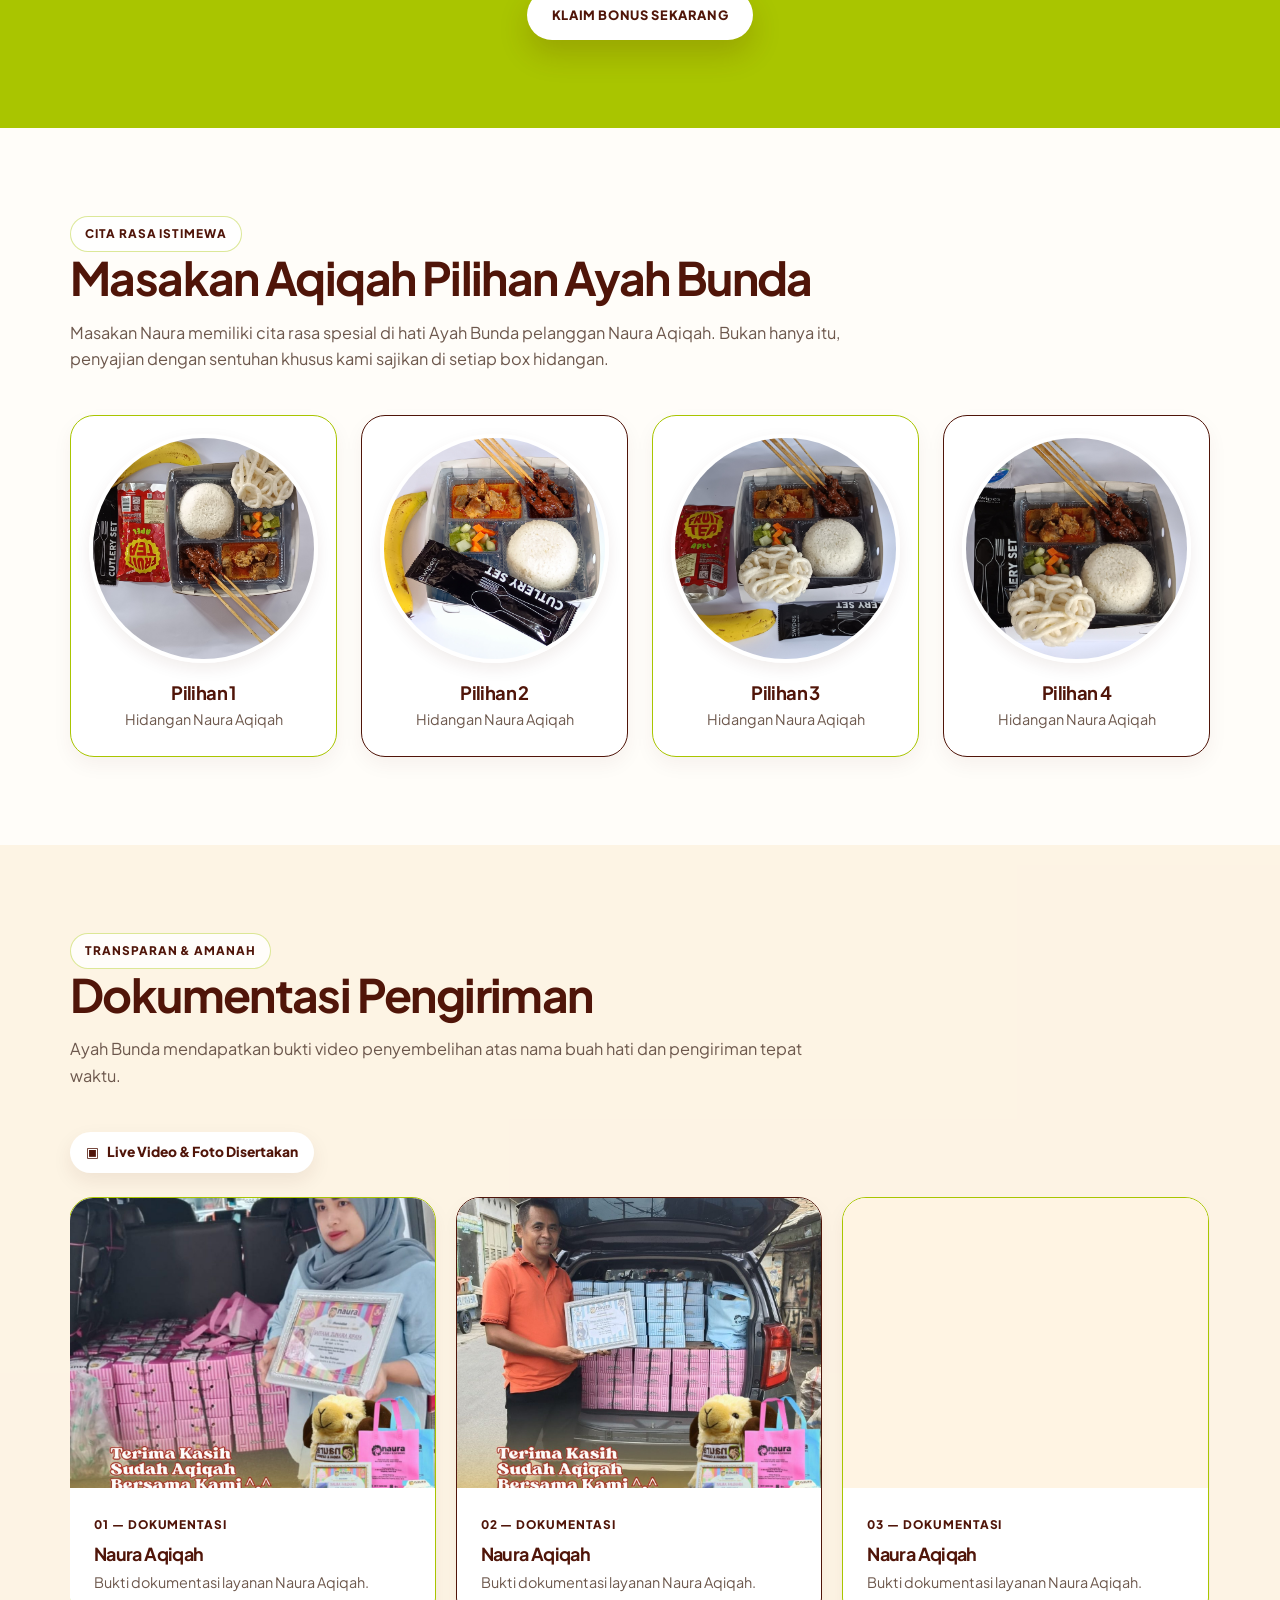
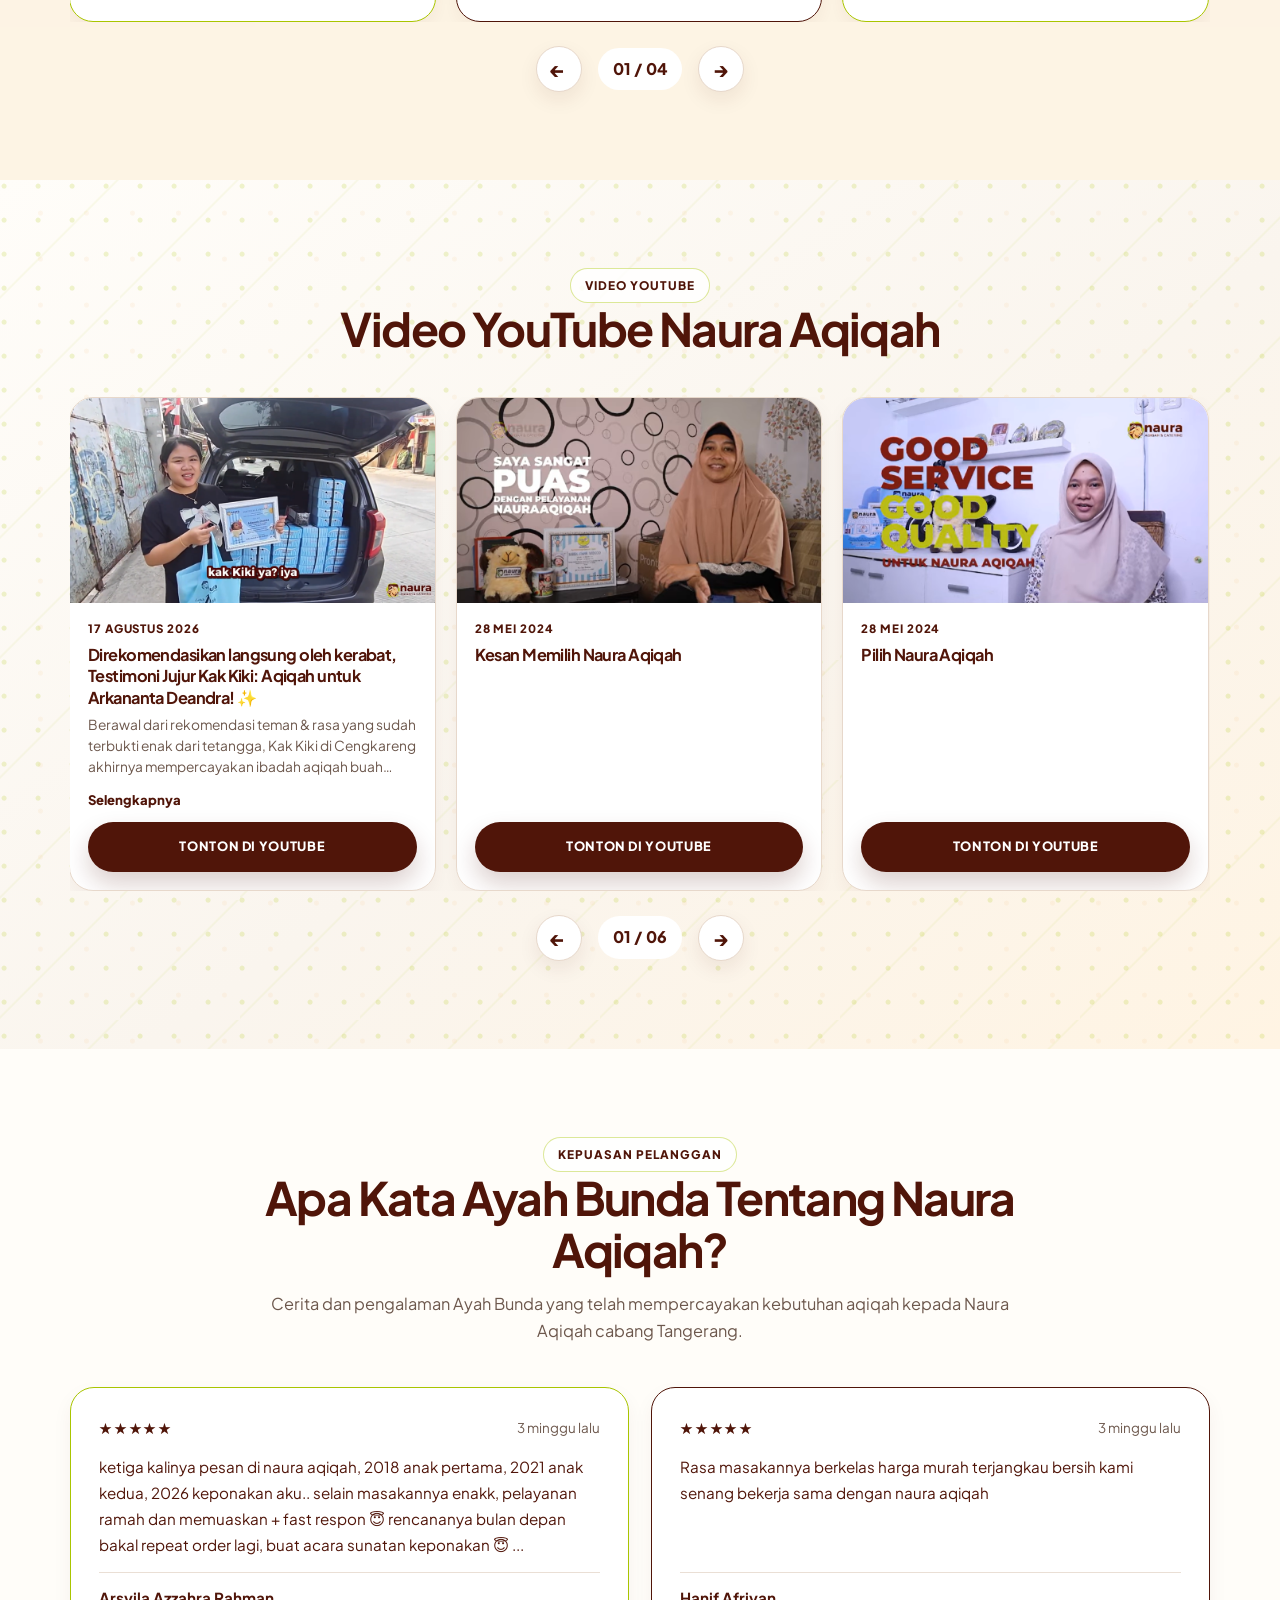
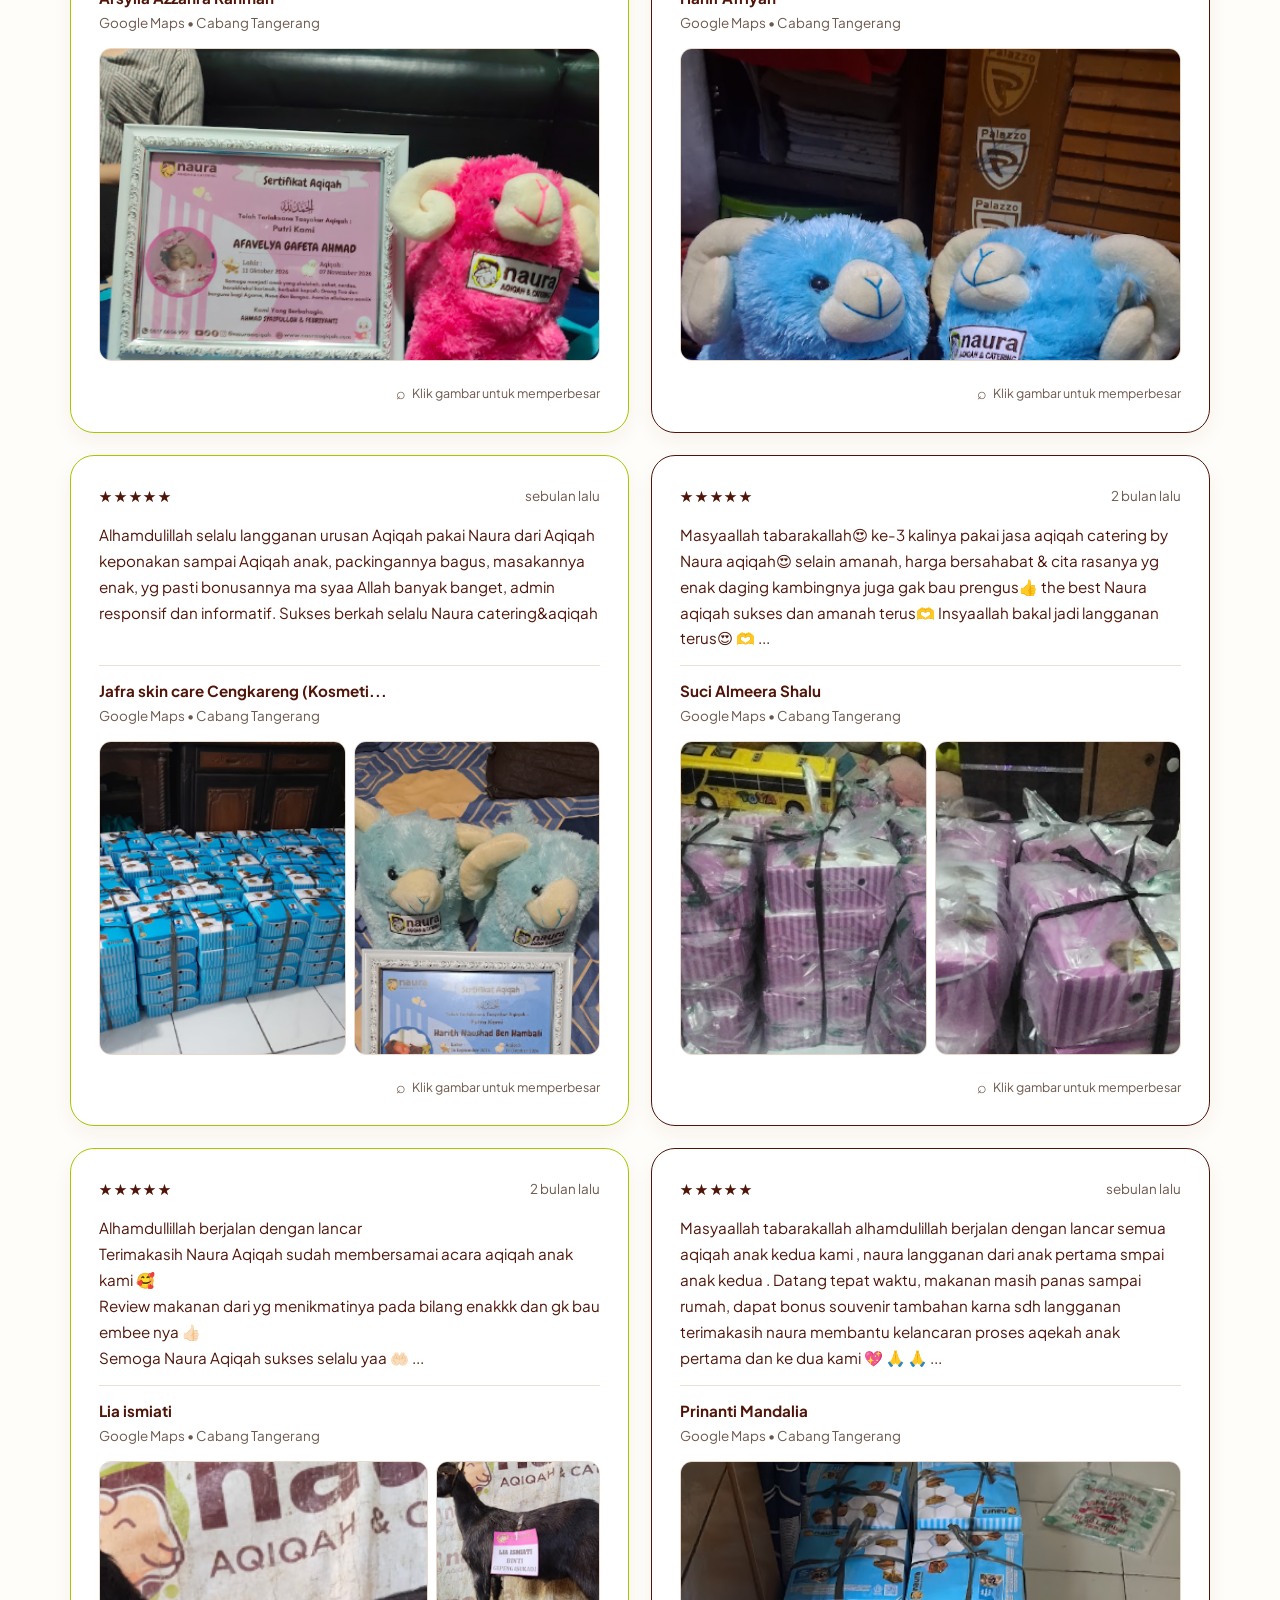
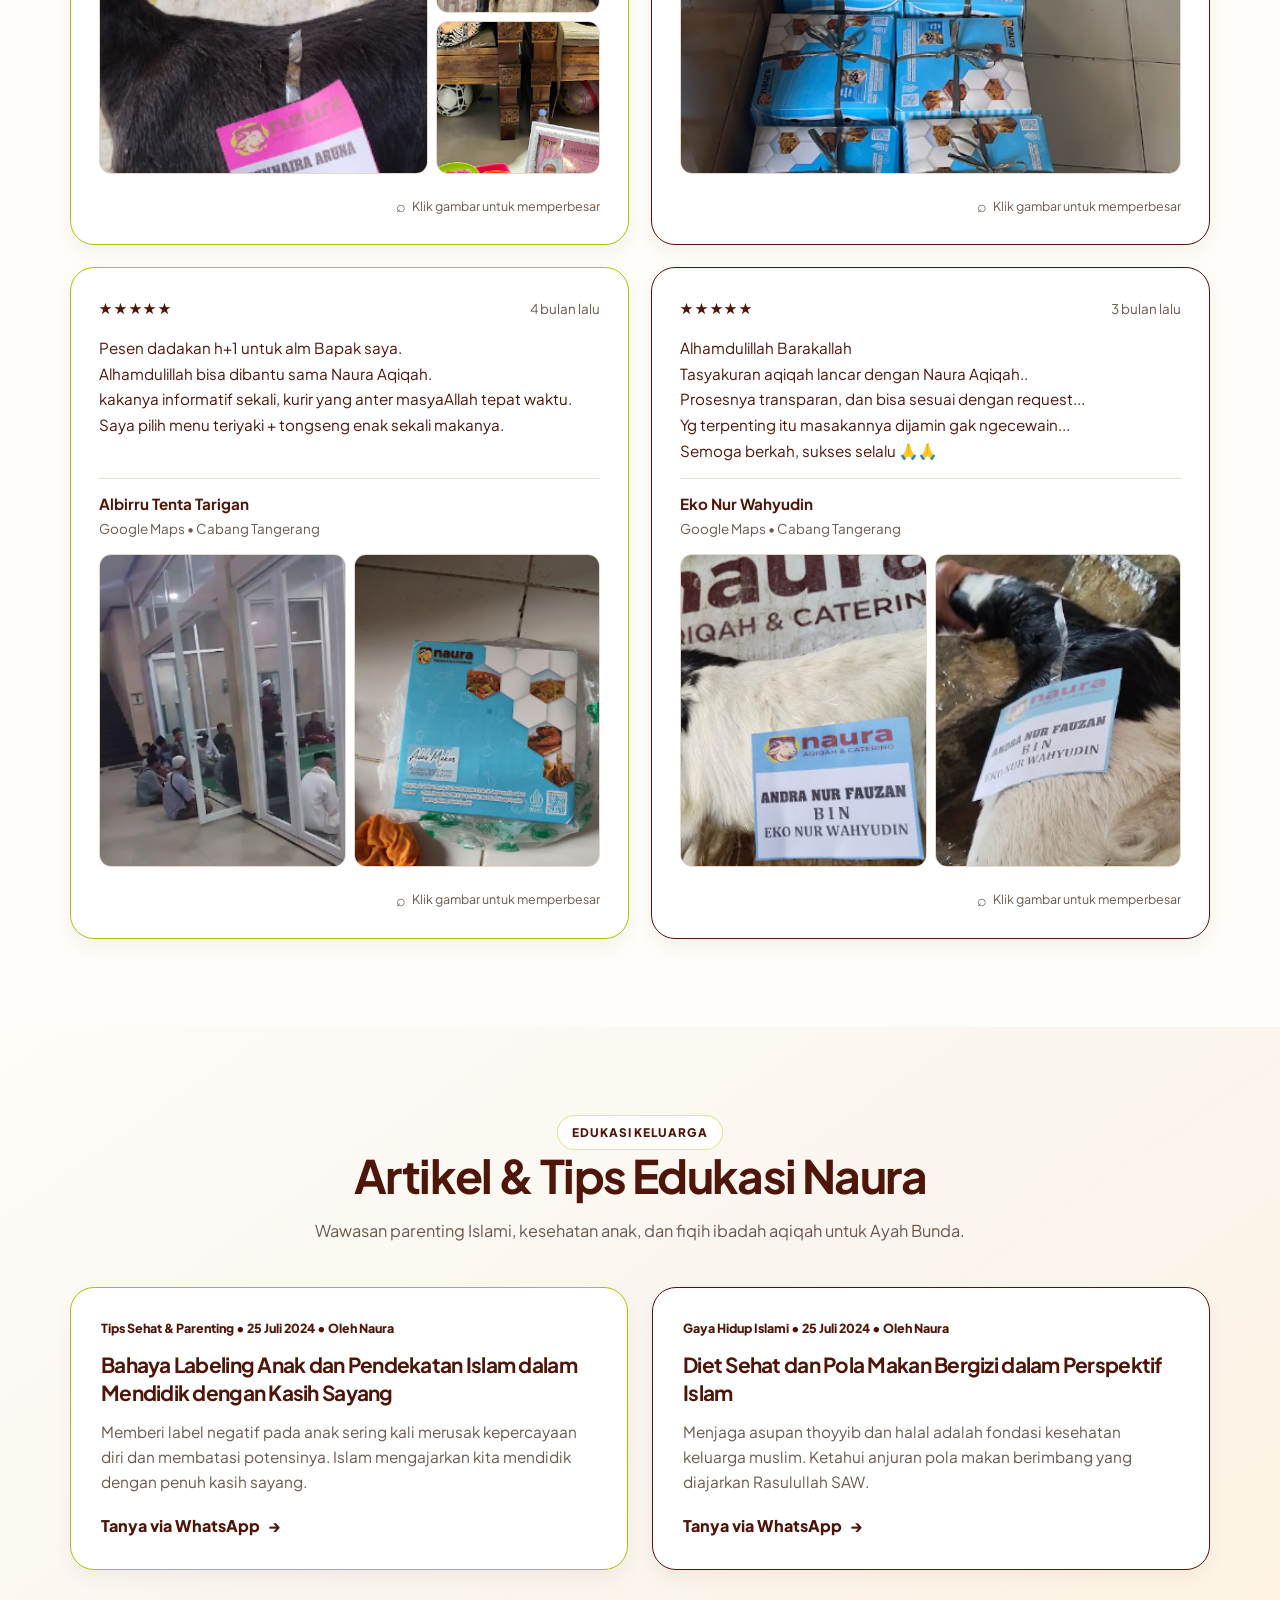
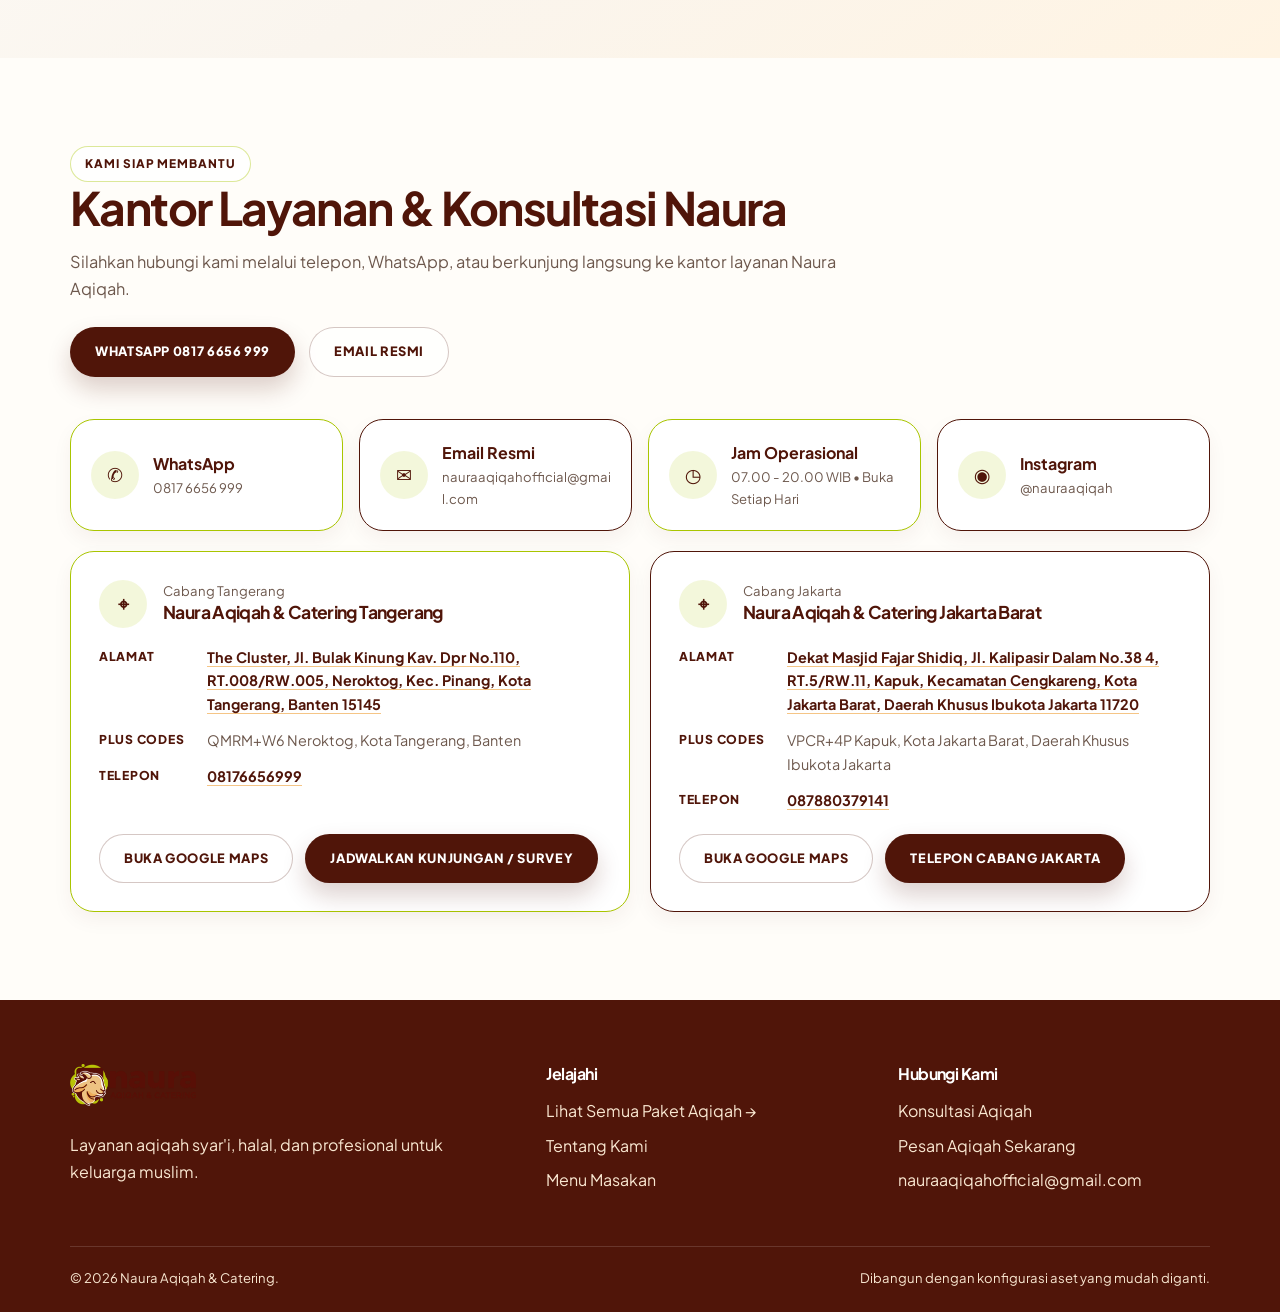
==== commit 03277b66: "Tambah section video YouTube dengan carousel dan popup" ====
--- a/index.html
+++ b/index.html
@@ -25,8 +25,9 @@
                 <span class="asset-slot brand-slot" data-asset="logo"></span>
             </a>
             <nav class="site-nav" id="site-nav" aria-label="Navigasi utama" aria-hidden="true" inert>
+                <a href="#main">Beranda</a>
+                <a href="#tentang-kami">Tentang</a>
                 <a href="#paketaqiqah">Paket Aqiqah</a>
-                <a href="#tentang-kami">Tentang</a>
                 <a href="#masakan">Menu Masakan</a>
                 <a href="#dokumentasi">Dokumentasi</a>
                 <a href="#testimoni">Testimoni</a>
@@ -116,9 +117,9 @@
                         <p>Standar kebersihan di setiap tahap, dari penyembelihan hingga pengolahan daging kambing
                             empuk tanpa bau prengus.</p>
                     </article>
-                    <article class="feature-card"><span class="feature-icon" aria-hidden="true"><svg
-                                viewBox="0 0 24 24" width="24" height="24" fill="none" stroke="currentColor"
-                                stroke-width="1.8" stroke-linecap="round" stroke-linejoin="round" aria-hidden="true">
+                    <article class="feature-card"><span class="feature-icon" aria-hidden="true"><svg viewBox="0 0 24 24"
+                                width="24" height="24" fill="none" stroke="currentColor" stroke-width="1.8"
+                                stroke-linecap="round" stroke-linejoin="round" aria-hidden="true">
                                 <path d="M4 7h14a2 2 0 0 1 2 2v8a2 2 0 0 1-2 2H5a2 2 0 0 1-2-2V9a2 2 0 0 1 2-2Z" />
                                 <path d="M16 12h5v4h-5a2 2 0 0 1 0-4Z" />
                                 <circle cx="17" cy="14" r="0.6" fill="currentColor" stroke="none" />
@@ -294,6 +295,157 @@
                             aria-label="Foto dokumentasi berikutnya"><span aria-hidden="true">→</span></button>
                     </div>
                 </div>
+            </div>
+        </section>
+
+        <section class="section section-pattern section-subtle" id="video-youtube" aria-labelledby="youtube-title">
+            <div class="container">
+                <div class="section-head center">
+                    <span class="eyebrow">Video YouTube</span>
+                    <h2 id="youtube-title">Video YouTube Naura Aqiqah</h2>
+                </div>
+                <div class="yt-carousel" data-carousel="youtube" aria-roledescription="carousel"
+                    aria-label="Video YouTube Naura Aqiqah">
+                    <div class="yt-viewport">
+                        <div class="yt-track">
+                            <article class="yt-card">
+                                <div class="yt-media">
+                                    <img src="assets/img/youtube/youtube-testimoni-kak-kiki.png"
+                                        alt="Video Direkomendasikan langsung oleh kerabat, Testimoni Jujur Kak Kiki: Aqiqah untuk Arkananta Deandra!"
+                                        loading="lazy" decoding="async">
+                                </div>
+                                <div class="yt-body"><span class="yt-meta">17 Agustus 2026</span>
+                                    <h3>Direkomendasikan langsung oleh kerabat, Testimoni Jujur Kak Kiki: Aqiqah untuk
+                                        Arkananta Deandra! ✨</h3>
+                                    <p class="yt-desc">Berawal dari rekomendasi teman &amp; rasa yang sudah terbukti enak
+                                        dari tetangga, Kak Kiki di Cengkareng akhirnya mempercayakan ibadah aqiqah buah
+                                        hatinya kepada Naura Aqiqah! 🐐✨<br>Katanya, harga segitu worth it banget dan
+                                        rasa olahannya mantap!<br>Terima kasih Kak Kiki &amp; keluarga sudah
+                                        mempercayakan Naura Aqiqah.<br>📌 Naura Aqiqah - Ahlinya Kambing
+                                        Jantan!<br>📲 Hubungi kami untuk info &amp; pemesanan aqiqah praktis, syar'i,
+                                        dan lezat.<br>#aqiqahjakarta #aqiqah #aqiqahonline #aqiqahberkah
+                                        #aqiqahcengkareng                                    </p>
+                                    <span class="yt-more-row"><button class="yt-more" type="button" aria-haspopup="dialog" hidden>Selengkapnya</button></span>
+                                    <a class="btn btn-primary yt-link"
+                                        href="https://youtu.be/1C1w15u78fM?si=e50d8BydlfvJm2w4" target="_blank"
+                                        rel="noopener">Tonton di YouTube</a>
+                                </div>
+                            </article>
+                            <article class="yt-card">
+                                <div class="yt-media">
+                                    <img src="assets/img/youtube/youtube-kesan-memilih-naura-aqiqah.png"
+                                        alt="Video Kesan Memilih Naura Aqiqah" loading="lazy" decoding="async">
+                                </div>
+                                <div class="yt-body"><span class="yt-meta">28 Mei 2024</span>
+                                    <h3>Kesan Memilih Naura Aqiqah</h3>
+                                    <p class="yt-desc"></p>
+                                    <span class="yt-more-row"><button class="yt-more" type="button" aria-haspopup="dialog" hidden>Selengkapnya</button></span>
+                                    <a class="btn btn-primary yt-link"
+                                        href="https://youtu.be/l3v5TdCkG5w?si=7hvphKDWUQobgh8s" target="_blank"
+                                        rel="noopener">Tonton di YouTube</a>
+                                </div>
+                            </article>
+                            <article class="yt-card">
+                                <div class="yt-media">
+                                    <img src="assets/img/youtube/youtube-pilih-naura-aqiqah.png"
+                                        alt="Video Pilih Naura Aqiqah" loading="lazy" decoding="async">
+                                </div>
+                                <div class="yt-body"><span class="yt-meta">28 Mei 2024</span>
+                                    <h3>Pilih Naura Aqiqah</h3>
+                                    <p class="yt-desc"></p>
+                                    <span class="yt-more-row"><button class="yt-more" type="button" aria-haspopup="dialog" hidden>Selengkapnya</button></span>
+                                    <a class="btn btn-primary yt-link"
+                                        href="https://youtu.be/slFoTFV_wFA?si=qtqiRvaTrIsVRShk" target="_blank"
+                                        rel="noopener">Tonton di YouTube</a>
+                                </div>
+                            </article>
+                            <article class="yt-card">
+                                <div class="yt-media">
+                                    <img src="assets/img/youtube/youtube-berbagi-kebahagiaan.png"
+                                        alt="Video Berbagi Kebahagiaan, Menjemput Keberkahan" loading="lazy"
+                                        decoding="async">
+                                </div>
+                                <div class="yt-body"><span class="yt-meta">16 Juni 2026</span>
+                                    <h3>Berbagi Kebahagiaan, Menjemput Keberkahan ✨</h3>
+                                    <p class="yt-desc">Alhamdulillah, amanah penyaluran nasi box Aqiqah dari Ayah &amp;
+                                        Bunda untuk si kecil ARSYANJUNO KURNIAWAN telah ditunaikan dengan lancar ke
+                                        Panti Asuhan.<br>Melihat senyum bahagia adik-adik di panti asuhan menjadi
+                                        kebahagiaan tersendiri bagi kami. Terima kasih kepada Ayah &amp; Bunda yang telah
+                                        mempercayakan momen spesial ini bersama Naura Aqiqah.<br>Semoga setiap kotak yang
+                                        dibagikan menjadi wasilah gugurnya dosa, pelipat ganda pahala, dan semoga si
+                                        kecil tumbuh menjadi anak yang saleh/saleha, berbakti kepada orang tua, serta
+                                        bermanfaat bagi sesama. Aamiin ya Rabbal 'Alamin. 🤲 tracking<br>👉 Mau aqiqah
+                                        praktis, syar'i, dan langsung disalurkan ke yang membutuhkan? Hubungi Naura
+                                        Aqiqah sekarang ya!<br>#NauraAqiqah #AqiqahPraktis #BerbagiBerkah
+                                        #AqiqahPantiAsuhan #PaketAqiqahTangerang<br>#SedekahNasiBox                                    </p>
+                                    <span class="yt-more-row"><button class="yt-more" type="button" aria-haspopup="dialog" hidden>Selengkapnya</button></span>
+                                    <a class="btn btn-primary yt-link"
+                                        href="https://youtu.be/_N0mNsan8gc?si=_nurqTM3xpHDYcV-" target="_blank"
+                                        rel="noopener">Tonton di YouTube</a>
+                                </div>
+                            </article>
+                            <article class="yt-card">
+                                <div class="yt-media">
+                                    <img src="assets/img/youtube/youtube-rekomendasi-tetangga-ibu-sinta.png"
+                                        alt="Video Rekomendasi dari tetangga emang nggak pernah salah! Masyaallah"
+                                        loading="lazy" decoding="async">
+                                </div>
+                                <div class="yt-body"><span class="yt-meta">9 November 2026</span>
+                                    <h3>Rekomendasi dari tetangga emang nggak pernah salah! 😍 Masyaallah</h3>
+                                    <p class="yt-desc">Rekomendasi dari tetangga emang nggak pernah salah! 😍 Masyaallah,
+                                        terima kasih Ibu Sinta atas kepercayaannya pada Naura Akikah.<br>Berawal dari
+                                        rekomendasi tetangga (Kakak Putri), Ibu Sinta mempercayakan kebutuhan aqiqahnya
+                                        di Naura Akikah. Mulai dari pelayanan chat yang ramah, pengiriman yang tepat
+                                        waktu, souvenir sesuai request, hingga harga yang terjangkau dan cocok di
+                                        kantong! 🐐🎁<br>Mau aqiqah praktis, amanah, dan terpercaya seperti Ibu Sinta?
+                                        Yuk, konsultasikan kebutuhan aqiqah buah hati tercinta bersama Naura Akikah
+                                        sekarang juga!<br>#NauraAkikah #TestimoniNauraAkikah #AqiqahPraktis
+                                        #AqiqahAnak #JasaAqiqahTerpercaya                                    </p>
+                                    <span class="yt-more-row"><button class="yt-more" type="button" aria-haspopup="dialog" hidden>Selengkapnya</button></span>
+                                    <a class="btn btn-primary yt-link"
+                                        href="https://youtu.be/MS64Loz005I?si=_ba8my6Ocy_h9w9j" target="_blank"
+                                        rel="noopener">Tonton di YouTube</a>
+                                </div>
+                            </article>
+                            <article class="yt-card">
+                                <div class="yt-media">
+                                    <img src="assets/img/youtube/youtube-momen-aqiqah-danisha.png"
+                                        alt="Video Momen Aqiqah Danisha Nadira Andriawati" loading="lazy"
+                                        decoding="async">
+                                </div>
+                                <div class="yt-body"><span class="yt-meta">7 Juli 2026</span>
+                                    <h3>Momen Aqiqah Danisha Nadira Andriawati</h3>
+                                    <p class="yt-desc">Alhamdulillah, terima kasih kepada keluarga Bapak Heri Andriyanto
+                                        &amp; Ibu Rita atas kepercayaannya menggunakan jasa Naura Aqiqah untuk putri
+                                        tercinta, Danisha Nadira Andriawati. Kami senang dapat menjadi bagian dari momen
+                                        spesial ini.<br>Kami juga telah menyalurkan nasi box aqiqah ke Panti Asuhan
+                                        Indonesia (Cabang Graha Raya). Semoga berkah dan bermanfaat bagi adik-adik di
+                                        sana.<br>Butuh jasa aqiqah yang praktis, enak, dan tidak bau prengus? Hubungi
+                                        Naura Aqiqah sekarang!<br>#nauraaqiqah #aqiqahpantiasuhan #aqiqahpraktis
+                                        #berbagiberkah #newborn                                    </p>
+                                    <span class="yt-more-row"><button class="yt-more" type="button" aria-haspopup="dialog" hidden>Selengkapnya</button></span>
+                                    <a class="btn btn-primary yt-link"
+                                        href="https://youtu.be/ybK7SSQ5jLw?si=EVw6t1KWFHvl6yGQ" target="_blank"
+                                        rel="noopener">Tonton di YouTube</a>
+                                </div>
+                            </article>
+                        </div>
+                    </div>
+                    <div class="yt-controls">
+                        <button class="yt-control yt-prev" type="button"
+                            aria-label="Video sebelumnya"><span aria-hidden="true">←</span></button>
+                        <div class="yt-counter" aria-live="polite">01 / 06</div>
+                        <button class="yt-control yt-next" type="button"
+                            aria-label="Video berikutnya"><span aria-hidden="true">→</span></button>
+                    </div>
+                </div>
+                <dialog class="yt-dialog" id="yt-detail-dialog" aria-labelledby="yt-dialog-title">
+                    <button class="yt-dialog-close" type="button" aria-label="Tutup detail video">×</button>
+                    <span class="yt-dialog-date"></span>
+                    <h2 id="yt-dialog-title"></h2>
+                    <p class="yt-dialog-desc" hidden></p>
+                    <a class="btn btn-primary yt-dialog-link" target="_blank" rel="noopener">Tonton di YouTube</a>
+                </dialog>
             </div>
         </section>
 
--- a/css/style.css
+++ b/css/style.css
@@ -959,6 +959,7 @@
 .doc-viewport {
   overflow: hidden;
   touch-action: pan-y;
+  user-select: none;
 }
 
 .doc-track {
@@ -973,7 +974,7 @@
 }
 
 .doc-card {
-  flex: 0 0 calc((100% - 20px) / 2);
+  flex: 0 0 calc((100% - 40px) / 3);
   overflow: hidden;
   border: 1px solid var(--card-outline);
   border-radius: var(--radius);
@@ -1004,7 +1005,8 @@
   -webkit-user-drag: none;
 }
 
-.doc-controls {
+.doc-controls,
+.yt-controls {
   display: flex;
   align-items: center;
   justify-content: center;
@@ -1012,7 +1014,8 @@
   margin-top: 24px;
 }
 
-.doc-control {
+.doc-control,
+.yt-control {
   display: grid;
   width: 46px;
   height: 46px;
@@ -1028,13 +1031,15 @@
   transition: background 0.2s ease, color 0.2s ease, transform 0.2s ease;
 }
 
-.doc-control:hover {
+.doc-control:hover,
+.yt-control:hover {
   background: var(--brown);
   color: #fff;
   transform: translateY(-2px);
 }
 
-.doc-counter {
+.doc-counter,
+.yt-counter {
   min-width: 84px;
   padding: 8px 14px;
   border-radius: 999px;
@@ -1065,6 +1070,194 @@
   margin-bottom: 0;
   color: var(--muted);
   font-size: 0.9rem;
+}
+
+.yt-carousel {
+  position: relative;
+}
+
+.yt-viewport {
+  overflow: hidden;
+  touch-action: pan-y;
+  user-select: none;
+}
+
+.yt-track {
+  display: flex;
+  align-items: stretch;
+  gap: 20px;
+  transition: transform 620ms cubic-bezier(0.22, 1, 0.36, 1);
+  will-change: transform;
+}
+
+.yt-track.is-jumping {
+  transition: none;
+}
+
+.yt-card {
+  display: flex;
+  height: 100%;
+  flex: 0 0 calc((100% - 40px) / 3);
+  flex-direction: column;
+  overflow: hidden;
+  border: 1px solid var(--line);
+  border-radius: var(--radius);
+  background: #fff;
+  box-shadow: var(--card-shadow);
+}
+
+.yt-media {
+  overflow: hidden;
+  aspect-ratio: 16 / 9;
+  background: var(--peach-soft);
+}
+
+.yt-media img {
+  width: 100%;
+  height: 100%;
+  object-fit: contain;
+  object-position: center;
+  pointer-events: none;
+  user-select: none;
+  -webkit-user-drag: none;
+}
+
+.yt-body {
+  display: flex;
+  min-width: 0;
+  flex: 1;
+  flex-direction: column;
+  gap: 6px;
+  padding: 16px 18px 18px;
+}
+
+.yt-meta {
+  color: var(--brown);
+  font-size: 0.72rem;
+  font-weight: 800;
+  letter-spacing: 0.08em;
+  text-transform: uppercase;
+}
+
+.yt-body h3 {
+  display: -webkit-box;
+  height: calc(1.3em * 3);
+  margin: 0;
+  overflow: hidden;
+  font-size: 1.02rem;
+  line-height: 1.3;
+  -webkit-box-orient: vertical;
+  -webkit-line-clamp: 3;
+}
+
+.yt-desc {
+  display: -webkit-box;
+  height: calc(1.55em * 3);
+  margin: 0;
+  overflow: hidden;
+  color: var(--muted);
+  font-size: 0.86rem;
+  line-height: 1.55;
+  overflow-wrap: anywhere;
+  white-space: normal;
+  -webkit-box-orient: vertical;
+  -webkit-line-clamp: 3;
+}
+
+.yt-more-row {
+  display: flex;
+  min-height: 32px;
+  align-items: center;
+}
+
+.yt-more {
+  min-height: 32px;
+  padding: 2px 0;
+  border: 0;
+  background: none;
+  color: var(--brown);
+  cursor: pointer;
+  font: inherit;
+  font-size: 0.82rem;
+  font-weight: 800;
+}
+
+.yt-more:hover,
+.yt-more:focus-visible {
+  text-decoration: underline;
+}
+
+.yt-link {
+  width: 100%;
+  margin-top: auto;
+  text-decoration: none;
+}
+
+body.yt-dialog-open {
+  overflow: hidden;
+  padding-right: var(--yt-scrollbar-width, 0px);
+}
+
+.yt-dialog {
+  position: fixed;
+  inset: 0;
+  width: min(560px, calc(100% - 32px));
+  max-height: 85dvh;
+  margin: auto;
+  overflow-y: auto;
+  padding: 26px 28px 28px;
+  border: 1px solid var(--line);
+  border-radius: var(--radius);
+  background: #fff;
+  box-shadow: 0 24px 80px rgba(39, 25, 14, 0.32);
+}
+
+.yt-dialog::backdrop {
+  background: rgba(24, 15, 10, 0.58);
+}
+
+.yt-dialog-close {
+  position: absolute;
+  top: 12px;
+  right: 12px;
+  display: grid;
+  width: 44px;
+  height: 44px;
+  place-items: center;
+  border: 0;
+  border-radius: 50%;
+  background: var(--olive-soft);
+  color: var(--brown);
+  cursor: pointer;
+  font-size: 1.4rem;
+}
+
+.yt-dialog-date {
+  color: var(--brown);
+  font-size: 0.72rem;
+  font-weight: 800;
+  letter-spacing: 0.08em;
+  text-transform: uppercase;
+}
+
+.yt-dialog h2 {
+  margin: 6px 48px 14px 0;
+  font-size: 1.3rem;
+  line-height: 1.3;
+}
+
+.yt-dialog-desc {
+  margin: 0;
+  color: var(--muted);
+  font-size: 0.95rem;
+  line-height: 1.6;
+  white-space: pre-line;
+}
+
+.yt-dialog-link {
+  width: 100%;
+  margin-top: 18px;
+  text-decoration: none;
 }
 
 .testimonial-grid {
@@ -1695,6 +1888,11 @@
     background: var(--brown);
     color: #fff;
   }
+
+  .doc-card,
+  .yt-card {
+    flex-basis: calc((100% - 20px) / 2);
+  }
 }
 
 @media (max-width: 980px) {
@@ -1777,8 +1975,17 @@
     height: 44px;
   }
 
-  .doc-card {
+  .doc-card,
+  .yt-card {
     flex-basis: 100%;
+  }
+
+  .yt-body {
+    padding: 14px 16px 16px;
+  }
+
+  .yt-controls {
+    margin-top: 18px;
   }
 
   .article-body {
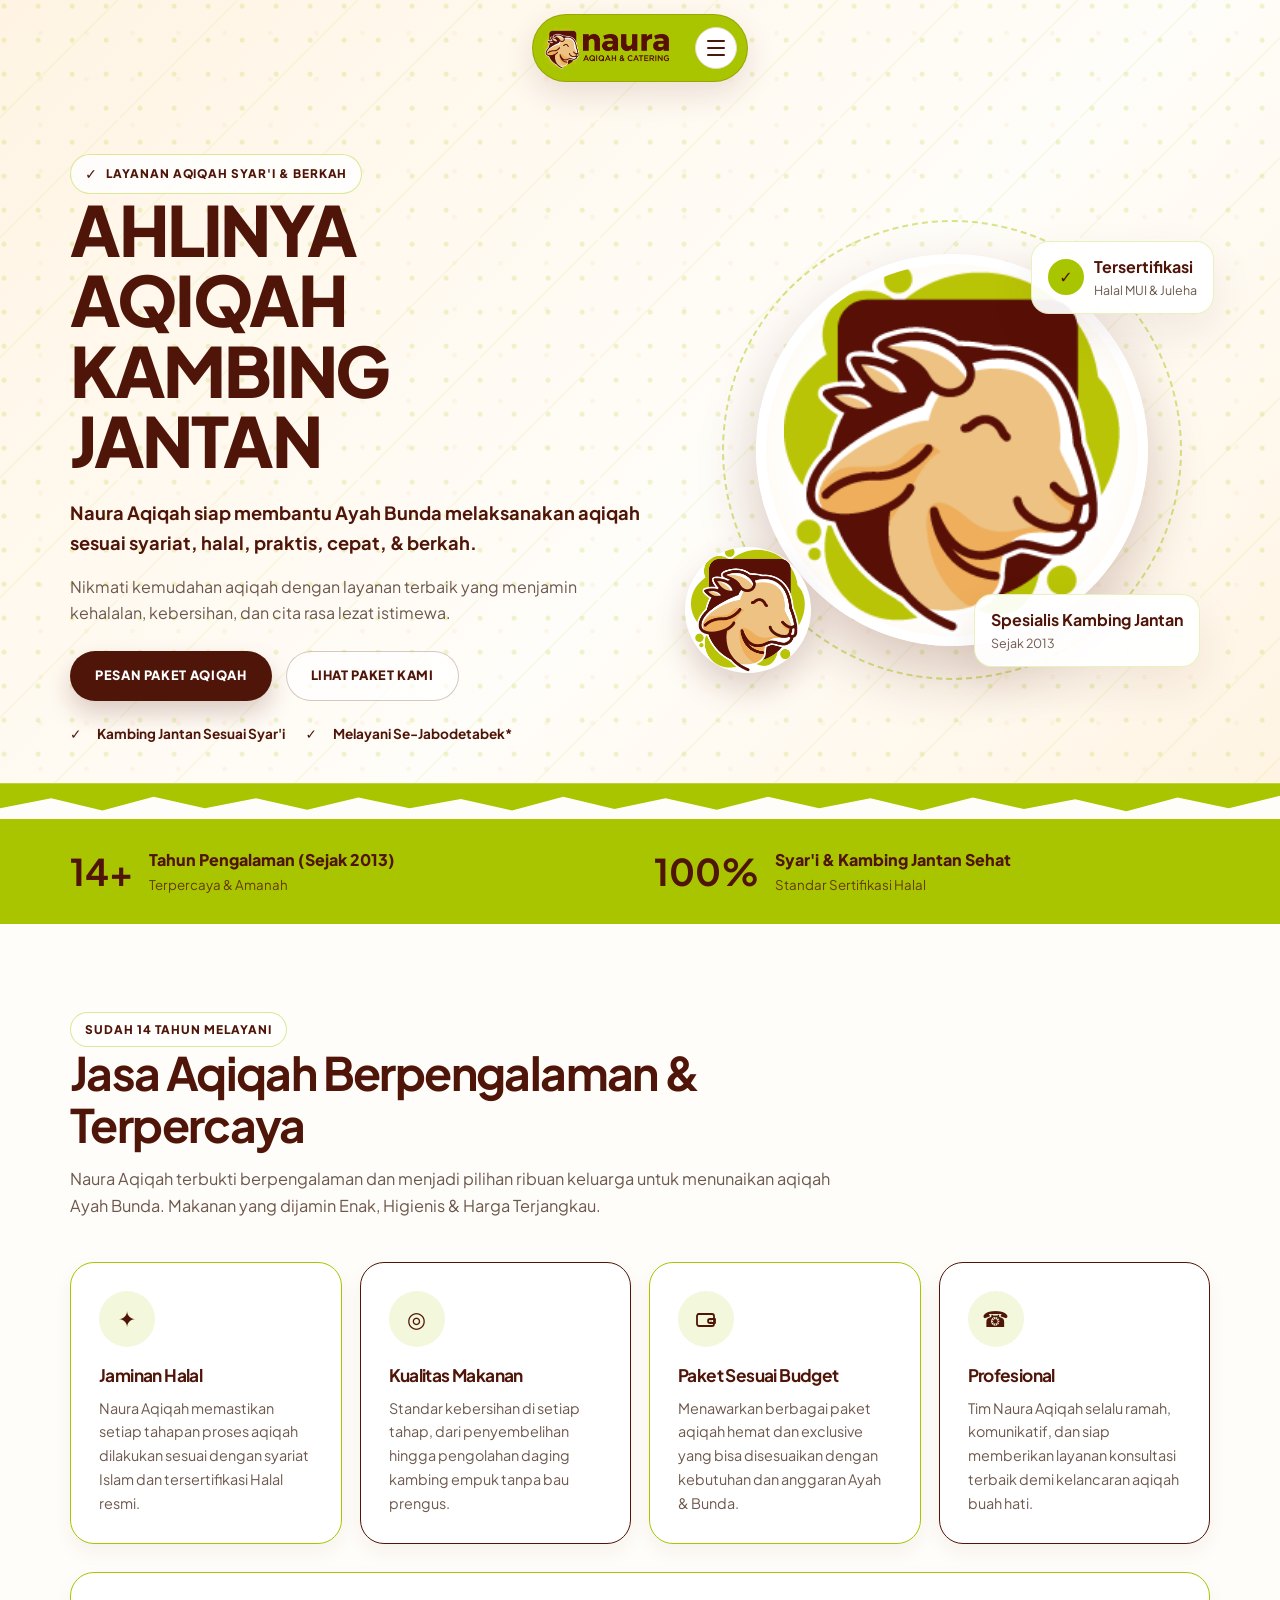
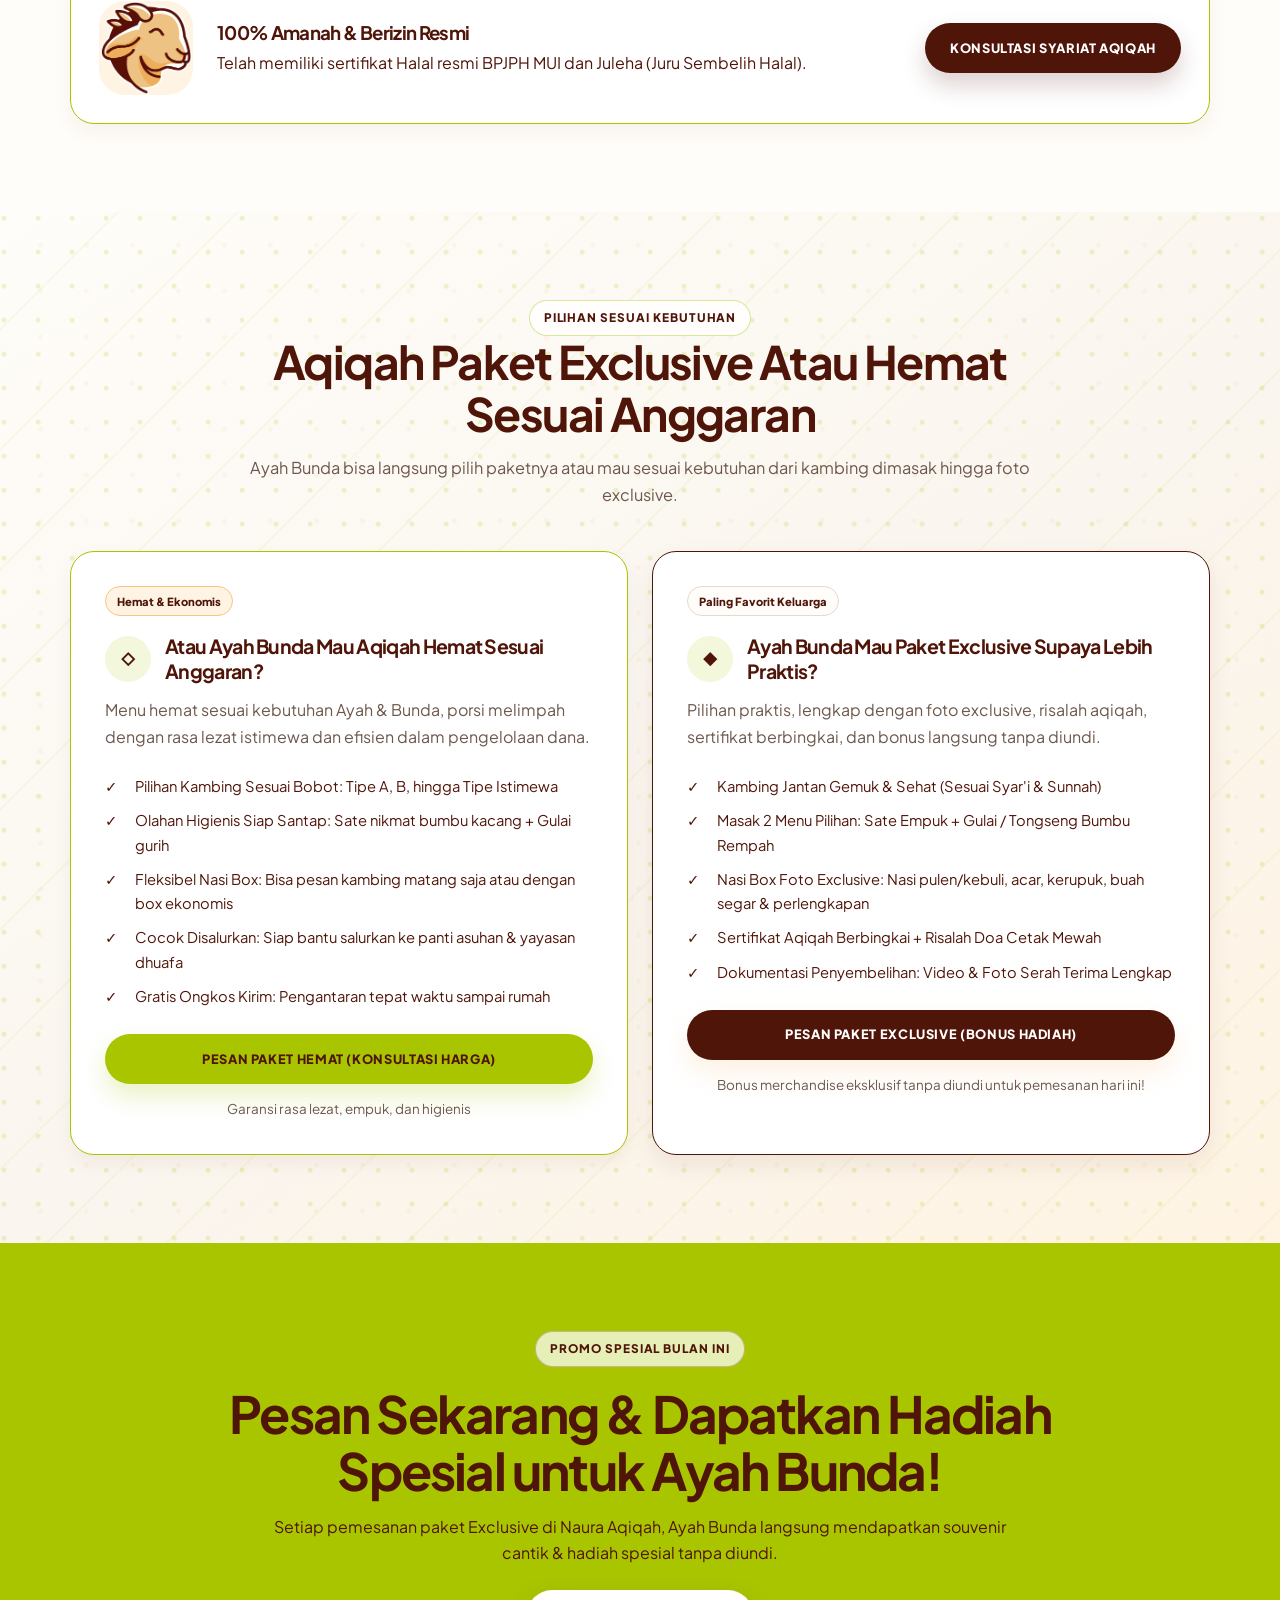
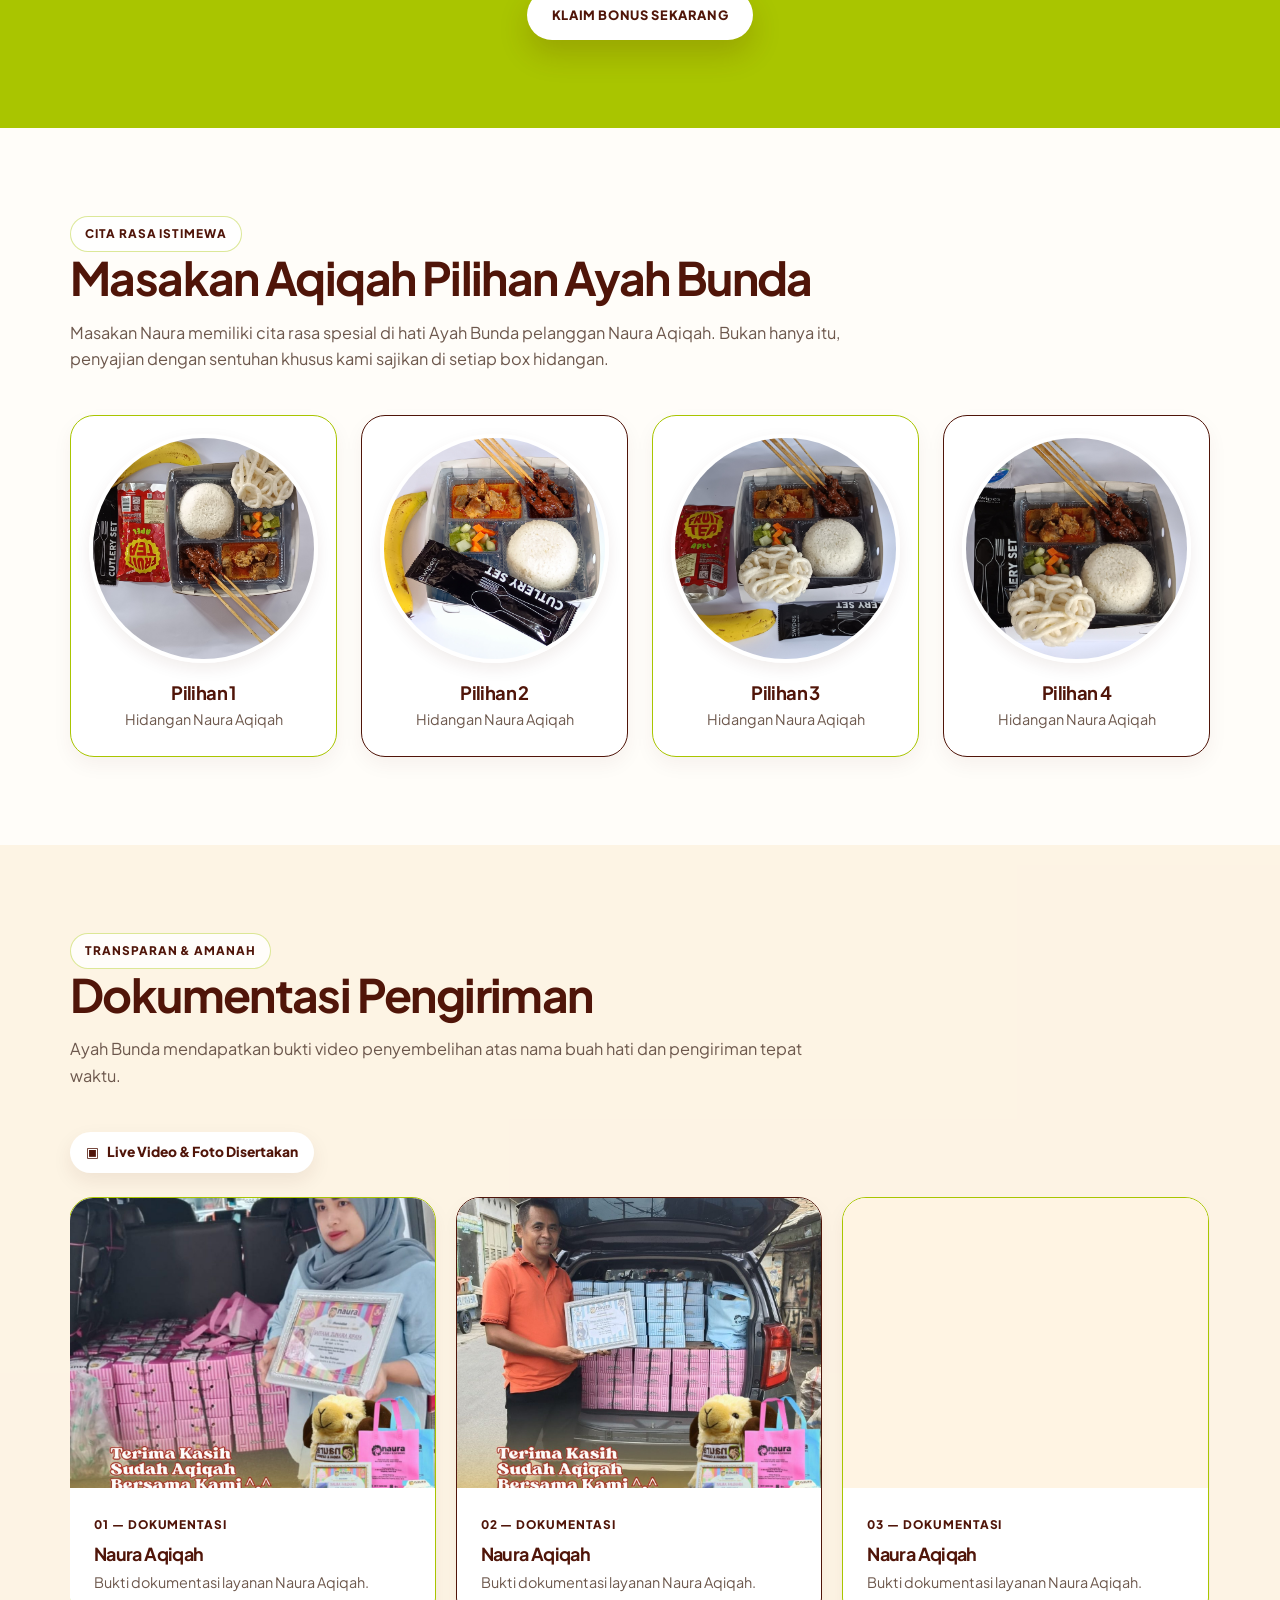
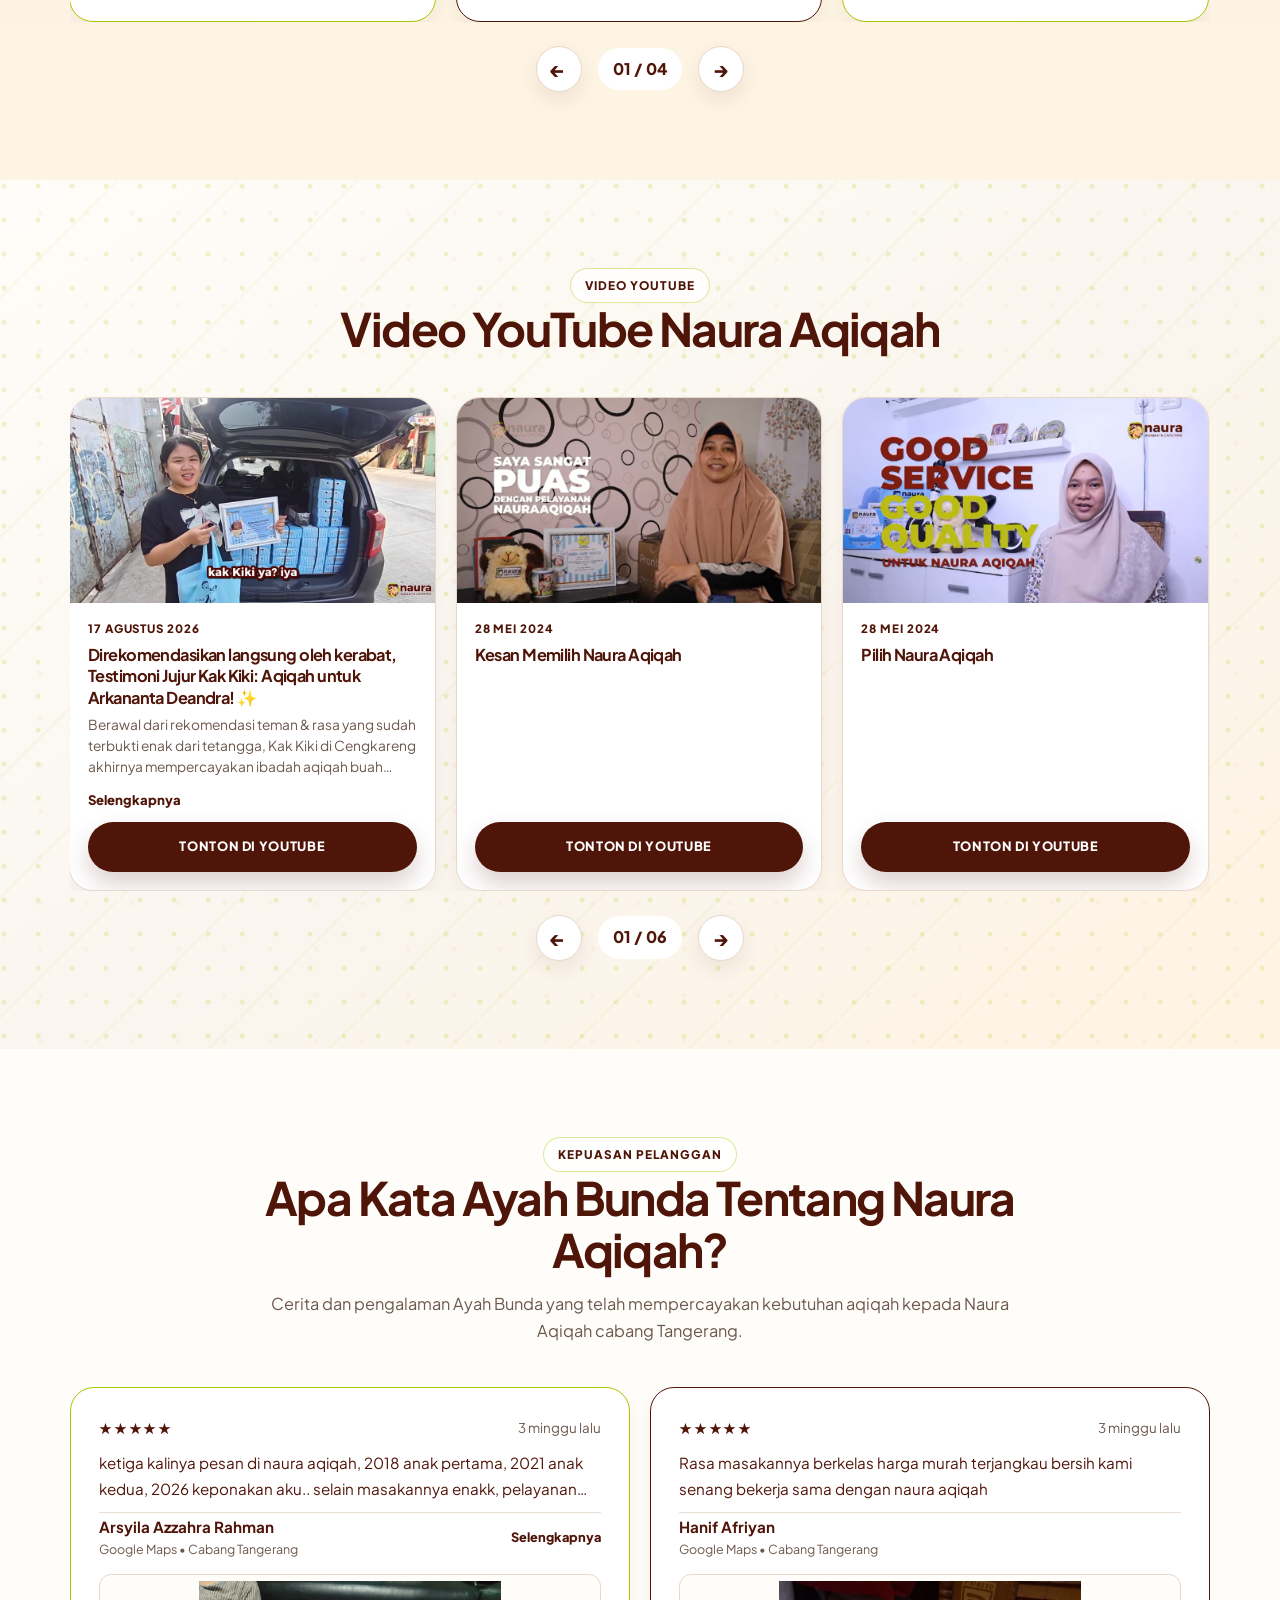
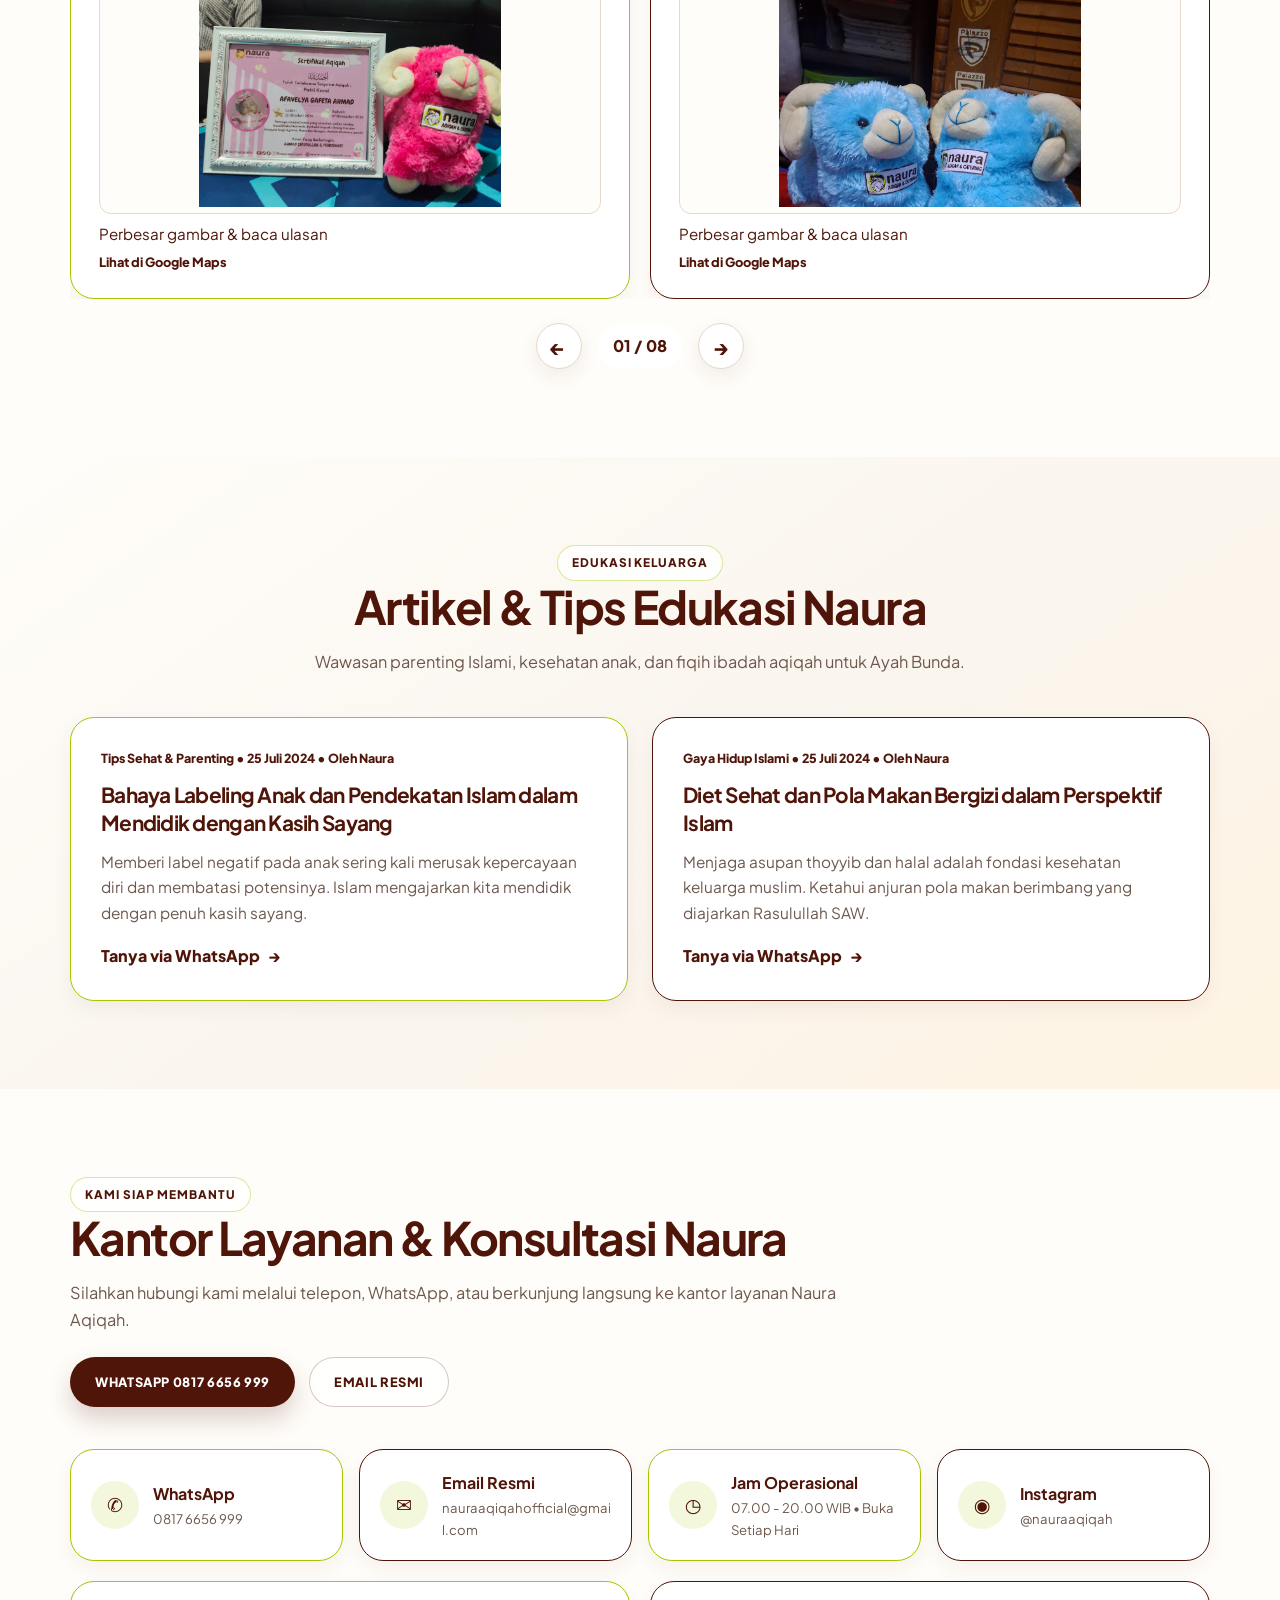
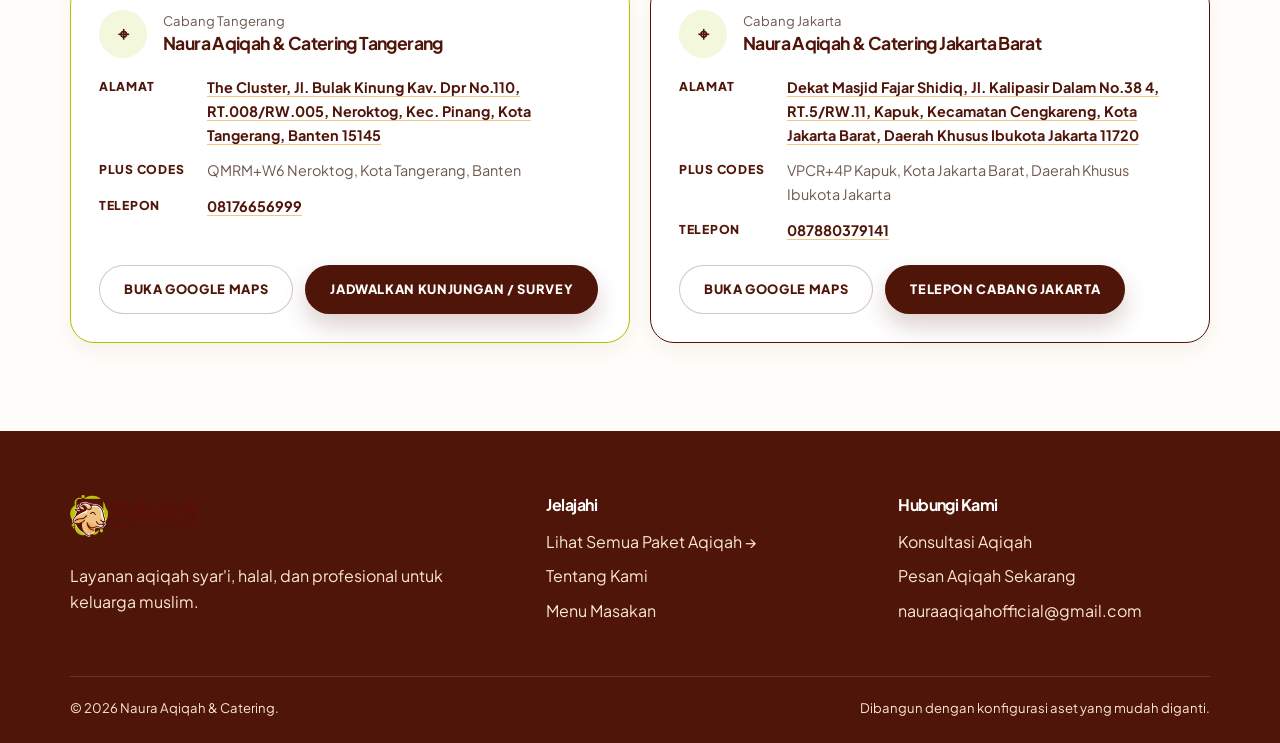
==== commit f3f8d147: "add checkpoint 02" ====
--- a/index.html
+++ b/index.html
@@ -457,8 +457,11 @@
                     <p>Cerita dan pengalaman Ayah Bunda yang telah mempercayakan kebutuhan aqiqah kepada Naura Aqiqah
                         cabang Tangerang.</p>
                 </div>
-                <div class="testimonial-grid">
-                    <article class="testimonial-card review-card">
+                <div class="doc-carousel testimonial-carousel" data-carousel="testimoni" aria-roledescription="carousel"
+                    aria-label="Testimoni pelanggan">
+                    <div class="doc-viewport testimonial-viewport">
+                        <div class="doc-track testimonial-track">
+                            <article class="testimonial-card review-card">
                         <div class="review-head">
                             <div class="stars" aria-label="5 dari 5 bintang">★★★★★</div>
                             <span class="waktu-ulasan" data-tanggal="2026-11-12"></span>
@@ -644,7 +647,37 @@
                                     alt="Foto ulasan Google Maps dari Eko Nur Wahyudin, bagian 2" loading="lazy"
                                     decoding="async"></a>
                         </div>
-                    </article>
+                            </article>
+                        </div>
+                    </div>
+                    <div class="doc-controls">
+                        <button class="doc-control testimonial-prev" type="button"
+                            aria-label="Testimoni sebelumnya"><span aria-hidden="true">←</span></button>
+                        <div class="doc-counter testimonial-counter" aria-live="polite">01 / 08</div>
+                        <button class="doc-control testimonial-next" type="button"
+                            aria-label="Testimoni berikutnya"><span aria-hidden="true">→</span></button>
+                    </div>
+                    <dialog class="review-dialog" id="review-detail-dialog" aria-labelledby="review-dialog-title">
+                        <button class="review-dialog-close" type="button" aria-label="Tutup detail ulasan">×</button>
+                        <div class="review-dialog-scroll">
+                            <div class="review-dialog-media">
+                                <button class="review-dialog-nav review-dialog-prev" type="button"
+                                    aria-label="Foto sebelumnya">‹</button>
+                                <img class="review-dialog-image" alt="">
+                                <button class="review-dialog-nav review-dialog-next" type="button"
+                                    aria-label="Foto berikutnya">›</button>
+                                <div class="review-dialog-indicator" aria-live="polite"></div>
+                            </div>
+                            <div class="review-dialog-copy">
+                                <div class="review-dialog-stars"></div>
+                                <span class="review-dialog-waktu"></span>
+                                <h2 id="review-dialog-title"></h2>
+                                <span class="review-dialog-sumber"></span>
+                                <p class="review-dialog-text"></p>
+                                <a class="review-dialog-link btn btn-primary" target="_blank" rel="noopener">Lihat di Google Maps</a>
+                            </div>
+                        </div>
+                    </dialog>
                 </div>
             </div>
         </section>
@@ -803,16 +836,6 @@
                 Catering.</span><span>Dibangun dengan konfigurasi aset yang mudah diganti.</span></div>
     </footer>
 
-    <div class="lightbox" id="review-lightbox" role="dialog" aria-modal="true" aria-label="Pratinjau foto ulasan"
-        hidden>
-        <button class="lightbox-close" type="button" aria-label="Tutup pratinjau">×</button>
-        <button class="lightbox-nav lightbox-prev" type="button" aria-label="Foto sebelumnya" hidden>‹</button>
-        <figure class="lightbox-figure">
-            <img class="lightbox-image" alt="">
-            <figcaption class="lightbox-caption"></figcaption>
-        </figure>
-        <button class="lightbox-nav lightbox-next" type="button" aria-label="Foto berikutnya" hidden>›</button>
-    </div>
 </body>
 
 </html>
--- a/css/style.css
+++ b/css/style.css
@@ -21,7 +21,7 @@
 .feature-grid > :nth-child(odd),
 .package-grid > :nth-child(odd),
 .menu-grid > :nth-child(odd),
-.testimonial-grid > :nth-child(odd),
+.testimonial-track > :nth-child(odd),
 .article-grid > :nth-child(odd),
 .contact-grid > :nth-child(odd),
 .branch-grid > :nth-child(odd) {
@@ -31,7 +31,7 @@
 .feature-grid > :nth-child(even),
 .package-grid > :nth-child(even),
 .menu-grid > :nth-child(even),
-.testimonial-grid > :nth-child(even),
+.testimonial-track > :nth-child(even),
 .article-grid > :nth-child(even),
 .contact-grid > :nth-child(even),
 .branch-grid > :nth-child(even) {
@@ -1198,6 +1198,11 @@
   padding-right: var(--yt-scrollbar-width, 0px);
 }
 
+body.review-dialog-open {
+  overflow: hidden;
+  padding-right: var(--review-scrollbar-width, 0px);
+}
+
 .yt-dialog {
   position: fixed;
   inset: 0;
@@ -1212,11 +1217,26 @@
   box-shadow: 0 24px 80px rgba(39, 25, 14, 0.32);
 }
 
-.yt-dialog::backdrop {
+.review-dialog {
+  position: fixed;
+  inset: 0;
+  width: min(920px, calc(100% - 32px));
+  max-height: 90dvh;
+  margin: auto;
+  overflow: hidden;
+  border: 1px solid var(--line);
+  border-radius: var(--radius);
+  background: #fff;
+  box-shadow: 0 24px 80px rgba(39, 25, 14, 0.32);
+}
+
+.yt-dialog::backdrop,
+.review-dialog::backdrop {
   background: rgba(24, 15, 10, 0.58);
 }
 
-.yt-dialog-close {
+.yt-dialog-close,
+.review-dialog-close {
   position: absolute;
   top: 12px;
   right: 12px;
@@ -1232,6 +1252,10 @@
   font-size: 1.4rem;
 }
 
+.review-dialog-close {
+  z-index: 4;
+}
+
 .yt-dialog-date {
   color: var(--brown);
   font-size: 0.72rem;
@@ -1240,7 +1264,8 @@
   text-transform: uppercase;
 }
 
-.yt-dialog h2 {
+.yt-dialog h2,
+.review-dialog h2 {
   margin: 6px 48px 14px 0;
   font-size: 1.3rem;
   line-height: 1.3;
@@ -1260,17 +1285,117 @@
   text-decoration: none;
 }
 
-.testimonial-grid {
-  display: grid;
-  grid-template-columns: repeat(2, minmax(0, 1fr));
-  gap: 22px;
-  align-items: stretch;
+.review-dialog-scroll {
+  display: grid;
+  grid-template-columns: minmax(0, 1.05fr) minmax(280px, 0.95fr);
+  gap: 24px;
+  max-height: 90dvh;
+  overflow-y: auto;
+  padding: 28px;
+}
+
+.review-dialog-media {
+  position: relative;
+  display: grid;
+  place-items: center;
+  align-content: center;
+  min-width: 0;
+}
+
+.review-dialog-image {
+  display: block;
+  width: auto;
+  max-width: 100%;
+  max-height: 70dvh;
+  object-fit: contain;
+  border-radius: 14px;
+  background: var(--paper);
+}
+
+.review-dialog-nav {
+  position: absolute;
+  top: 50%;
+  z-index: 2;
+  display: grid;
+  width: 40px;
+  height: 40px;
+  place-items: center;
+  border: 1px solid var(--line);
+  border-radius: 50%;
+  background: rgba(255, 255, 255, 0.92);
+  color: var(--brown);
+  cursor: pointer;
+  font-size: 1.5rem;
+  line-height: 1;
+  transform: translateY(-50%);
+}
+
+.review-dialog-prev {
+  left: 8px;
+}
+
+.review-dialog-next {
+  right: 8px;
+}
+
+.review-dialog-nav[hidden] {
+  display: none;
+}
+
+.review-dialog-indicator {
+  margin-top: 10px;
+  color: var(--muted);
+  font-size: 0.8rem;
+  font-weight: 800;
+  letter-spacing: 0.08em;
+}
+
+.review-dialog-indicator[hidden] {
+  display: none;
+}
+
+.review-dialog-copy {
+  align-self: start;
+}
+
+.review-dialog-stars {
+  color: var(--brown);
+  letter-spacing: 0.12em;
+}
+
+.review-dialog-waktu,
+.review-dialog-sumber {
+  color: var(--muted);
+  font-size: 0.82rem;
+}
+
+.review-dialog-sumber {
+  display: block;
+  margin: -6px 0 14px;
+}
+
+.review-dialog-text {
+  margin: 0;
+  color: var(--ink);
+  font-size: 0.95rem;
+  line-height: 1.7;
+  white-space: pre-line;
+}
+
+.review-dialog-link {
+  display: inline-flex;
+  margin-top: 16px;
+  text-decoration: none;
+}
+
+.testimonial-card {
+  flex: 0 0 calc((100% - 20px) / 2);
 }
 
 .review-card {
   display: flex;
   flex-direction: column;
-  gap: 14px;
+  gap: 10px;
 }
 
 .review-head {
@@ -1303,13 +1428,23 @@
 }
 
 .review-text {
-  margin-bottom: 0;
+  display: -webkit-box;
+  height: calc(1.7em * 2);
+  margin: 0;
+  overflow: hidden;
   line-height: 1.7;
+  overflow-wrap: anywhere;
+  -webkit-box-orient: vertical;
+  -webkit-line-clamp: 2;
 }
 
 .review-author {
-  margin-top: auto;
-  padding-top: 12px;
+  position: relative;
+  display: flex;
+  height: 52px;
+  flex-direction: column;
+  justify-content: center;
+  padding: 6px 96px 6px 0;
   border-top: 1px solid var(--card-line);
 }
 
@@ -1320,6 +1455,7 @@
 
 .review-author strong {
   font-size: 0.95rem;
+  line-height: 1.3;
   overflow-wrap: anywhere;
 }
 
@@ -1331,14 +1467,39 @@
 .review-author span {
   display: block;
   margin-top: 2px;
+  font-size: 0.78rem;
+}
+
+.review-more {
+  position: absolute;
+  top: 50%;
+  right: 0;
+  padding: 0;
+  border: 0;
+  background: none;
+  color: var(--brown);
+  cursor: pointer;
+  font: inherit;
+  font-size: 0.8rem;
+  font-weight: 800;
+  transform: translateY(-50%);
+}
+
+.review-more[hidden] {
+  display: none;
+}
+
+.review-more:hover,
+.review-more:focus-visible {
+  text-decoration: underline;
 }
 
 .review-photos {
   display: grid;
+  height: 240px;
   grid-template-columns: 1fr;
   grid-template-rows: 1fr;
   gap: 8px;
-  aspect-ratio: 16 / 10;
   overflow: hidden;
 }
 
@@ -1356,14 +1517,14 @@
 }
 
 .review-photos a {
-  position: relative;
   display: block;
   min-width: 0;
   min-height: 0;
+  padding: 6px;
   overflow: hidden;
   border: 1px solid var(--line);
   border-radius: 12px;
-  background: #fff;
+  background: var(--paper);
   transition: transform 0.2s ease, box-shadow 0.2s ease;
 }
 
@@ -1376,139 +1537,28 @@
   width: 100%;
   height: 100%;
   padding: 0;
-  object-fit: cover;
-  object-position: center top;
-}
-
-.testimonial-card .review-photo-hint {
-  display: flex;
-  align-items: center;
-  justify-content: flex-end;
-  gap: 6px;
-  margin: 8px 0 0;
+  object-fit: contain;
+}
+
+.review-photo-hint,
+.review-map-link {
+  margin: 0;
   color: var(--muted);
-  font-size: 0.78rem;
-}
-
-.review-photo-hint::before {
-  content: "⌕";
-  font-size: 1rem;
-  line-height: 1;
-}
-
-.lightbox {
-  position: fixed;
-  inset: 0;
-  z-index: 300;
-  display: grid;
-  grid-template-columns: auto minmax(0, 1fr) auto;
-  align-items: center;
-  gap: 14px;
-  padding: 24px 20px;
-  background: rgba(24, 10, 5, 0.88);
-  backdrop-filter: blur(5px);
-}
-
-.lightbox[hidden] {
-  display: none;
-}
-
-body.lightbox-open {
-  overflow: hidden;
-}
-
-.lightbox-figure {
-  display: grid;
-  grid-column: 2;
-  min-width: 0;
-  margin: 0;
-  justify-items: center;
-  gap: 10px;
-}
-
-.lightbox-image {
-  display: block;
-  width: auto;
-  height: auto;
-  max-width: 100%;
-  max-height: calc(100vh - 110px);
-  object-fit: contain;
-  border-radius: 12px;
-  background: var(--paper);
-  box-shadow: 0 20px 60px rgba(0, 0, 0, 0.35);
-}
-
-.lightbox-caption {
-  color: #fff;
-  font-size: 0.85rem;
-  text-align: center;
-}
-
-.lightbox-close,
-.lightbox-nav {
-  display: grid;
-  place-items: center;
-  border: 1px solid rgba(255, 255, 255, 0.35);
-  background: rgba(255, 255, 255, 0.12);
-  color: #fff;
-  cursor: pointer;
-  transition: background 0.2s ease, border-color 0.2s ease;
-}
-
-.lightbox-close:hover,
-.lightbox-nav:hover {
-  border-color: var(--olive);
-  background: var(--olive);
-  color: var(--brown);
-}
-
-.lightbox-close {
-  position: absolute;
-  top: 18px;
-  right: 20px;
-  width: 42px;
-  height: 42px;
-  border-radius: 50%;
-  font-size: 1.6rem;
-  line-height: 1;
-}
-
-.lightbox-nav {
-  width: 44px;
-  height: 44px;
-  border-radius: 50%;
-  font-size: 1.8rem;
-  line-height: 1;
-}
-
-.lightbox-nav[hidden] {
-  display: none;
-}
-
-@media (max-width: 560px) {
-  .lightbox {
-    grid-template-columns: 36px minmax(0, 1fr) 36px;
-    gap: 6px;
-    padding: 18px 10px;
-  }
-
-  .lightbox-nav {
-    width: 36px;
-    height: 36px;
-    font-size: 1.4rem;
-  }
-
-  .lightbox-close {
-    top: 10px;
-    right: 12px;
-    width: 38px;
-    height: 38px;
-  }
-
-  .lightbox-image {
-    max-height: calc(100vh - 120px);
-    border-radius: 8px;
-  }
+  font-size: 0.8rem;
+  line-height: 1.3;
+}
+
+.review-map-link {
+  display: inline-flex;
+  width: fit-content;
+  color: var(--brown);
+  font-weight: 800;
+  text-decoration: none;
+}
+
+.review-map-link:hover,
+.review-map-link:focus-visible {
+  text-decoration: underline;
 }
 
 .article-grid {
@@ -1893,6 +1943,19 @@
   .yt-card {
     flex-basis: calc((100% - 20px) / 2);
   }
+
+  .testimonial-card {
+    padding: 20px;
+  }
+
+  .review-head .stars,
+  .testimonial-card .waktu-ulasan,
+  .testimonial-card p,
+  .review-author strong,
+  .review-author span,
+  .testimonial-card .review-photo-hint {
+    font-size: 14px;
+  }
 }
 
 @media (max-width: 980px) {
@@ -1916,10 +1979,6 @@
     grid-template-columns: 1fr;
   }
 
-  .testimonial-grid {
-    grid-template-columns: repeat(2, 1fr);
-  }
-
   .spotlight {
     grid-template-columns: 76px 1fr;
   }
@@ -1937,6 +1996,12 @@
   .address-card {
     align-items: flex-start;
     flex-direction: column;
+  }
+}
+
+@media (max-width: 768px) {
+  .review-photos {
+    height: 220px;
   }
 }
 
@@ -1976,6 +2041,7 @@
   }
 
   .doc-card,
+  .testimonial-card,
   .yt-card {
     flex-basis: 100%;
   }
@@ -1984,7 +2050,8 @@
     padding: 14px 16px 16px;
   }
 
-  .yt-controls {
+  .yt-controls,
+  .testimonial-controls {
     margin-top: 18px;
   }
 
@@ -2064,7 +2131,6 @@
 
   .feature-grid,
   .menu-grid,
-  .testimonial-grid,
   .contact-grid,
   .branch-grid,
   .footer-grid {
@@ -2072,9 +2138,51 @@
   }
 
   .package-card,
-  .feature-card,
+  .feature-card {
+    padding: 24px;
+  }
+
   .testimonial-card {
-    padding: 24px;
+    padding: 18px;
+  }
+
+  .review-card {
+    gap: 10px;
+  }
+
+  .review-head .stars,
+  .testimonial-card .waktu-ulasan,
+  .testimonial-card p,
+  .review-author strong,
+  .review-author span,
+  .testimonial-card .review-photo-hint {
+    font-size: 14px;
+  }
+
+  .review-dialog {
+    width: calc(100% - 20px);
+  }
+
+  .review-dialog-scroll {
+    grid-template-columns: 1fr;
+    gap: 14px;
+    padding: 22px 16px 18px;
+  }
+
+  .review-dialog-media {
+    max-height: 50dvh;
+  }
+
+  .review-dialog-image {
+    max-height: 50dvh;
+    border-radius: 10px;
+  }
+
+  .review-dialog-close {
+    top: 8px;
+    right: 8px;
+    width: 40px;
+    height: 40px;
   }
 
   .spotlight {
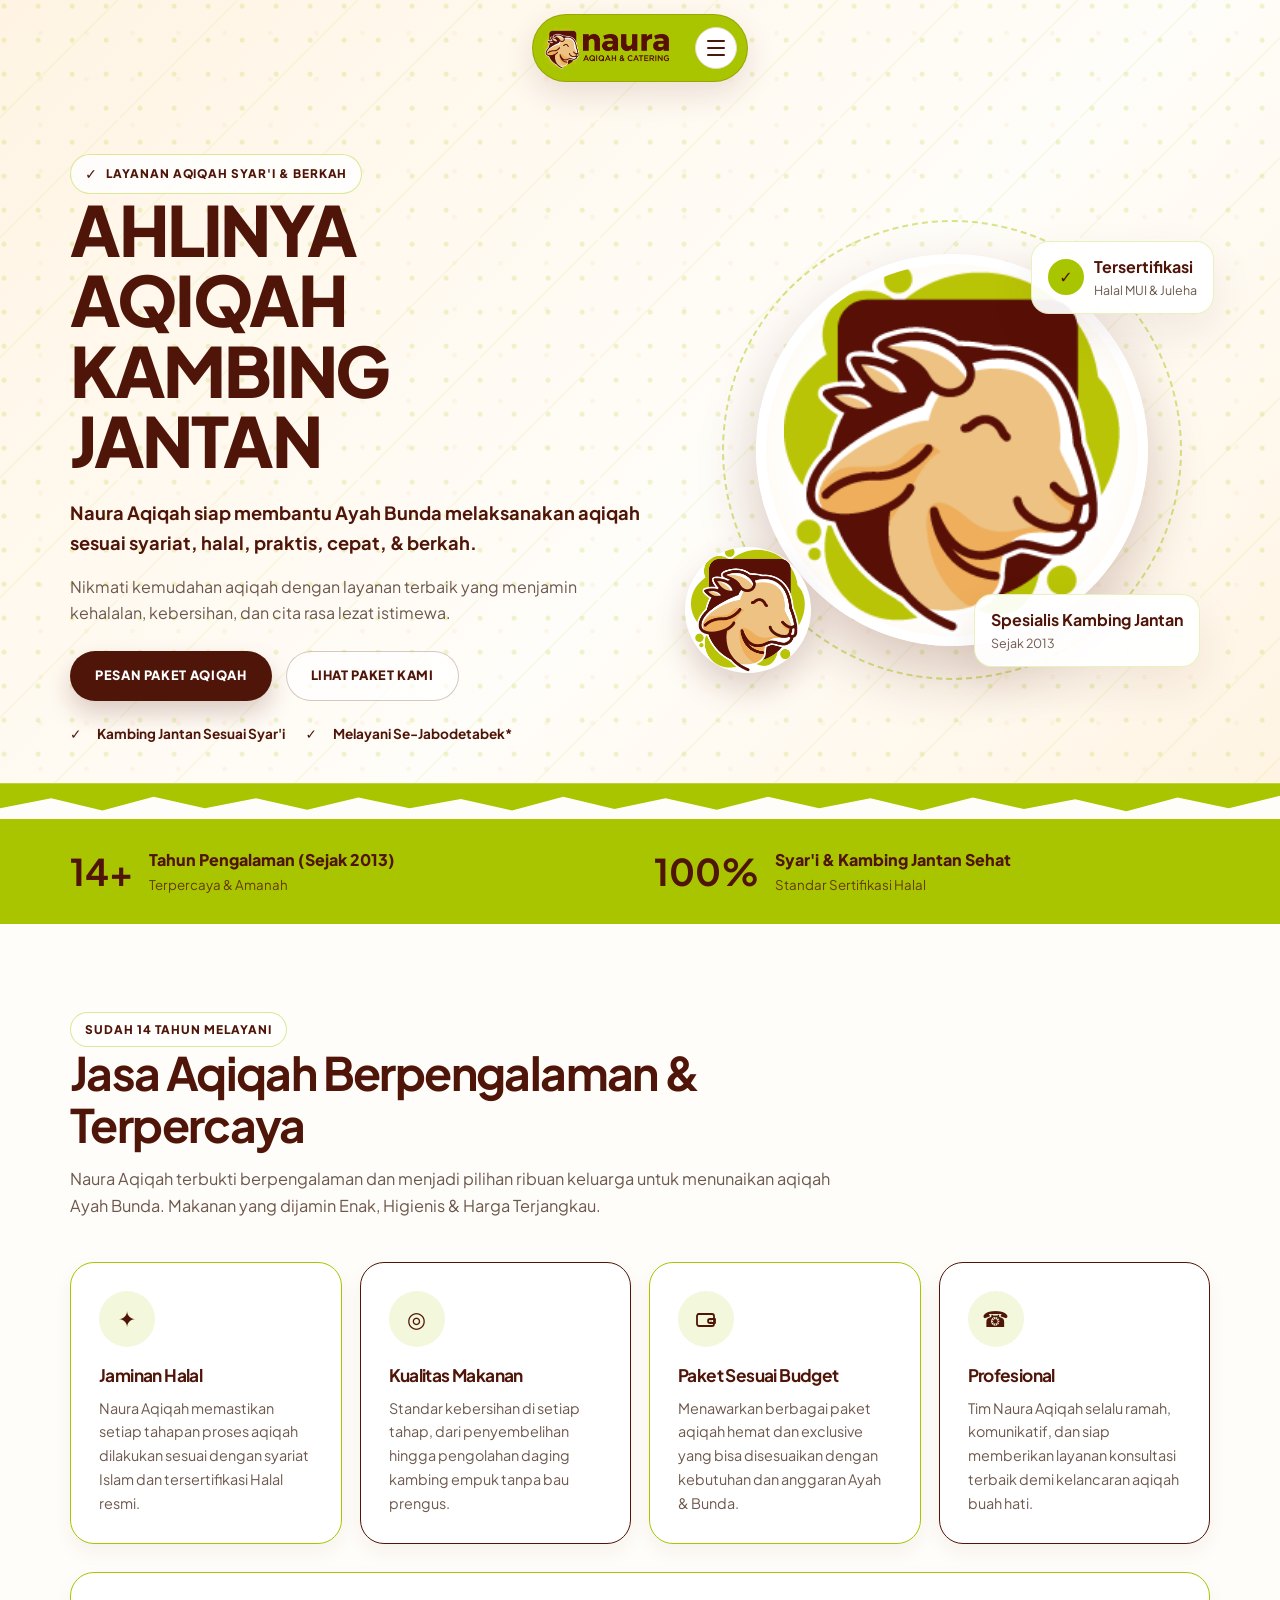
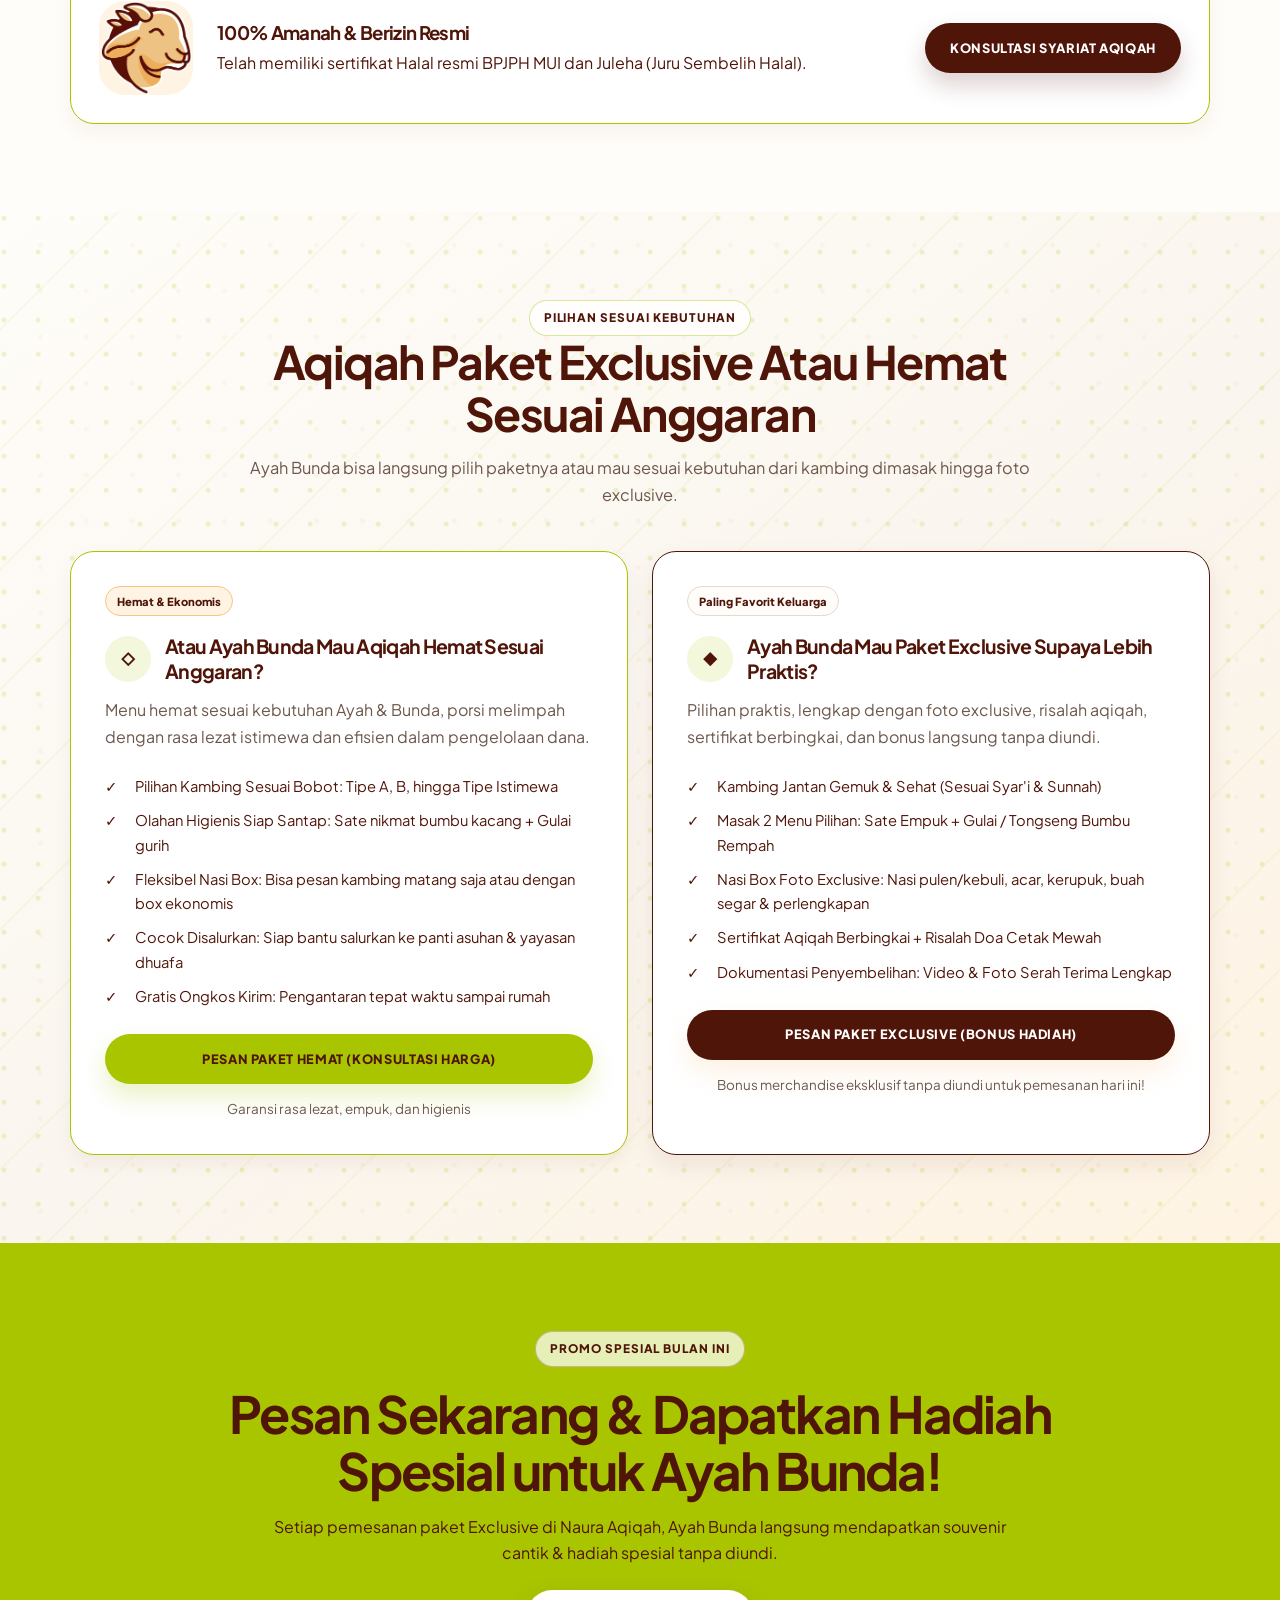
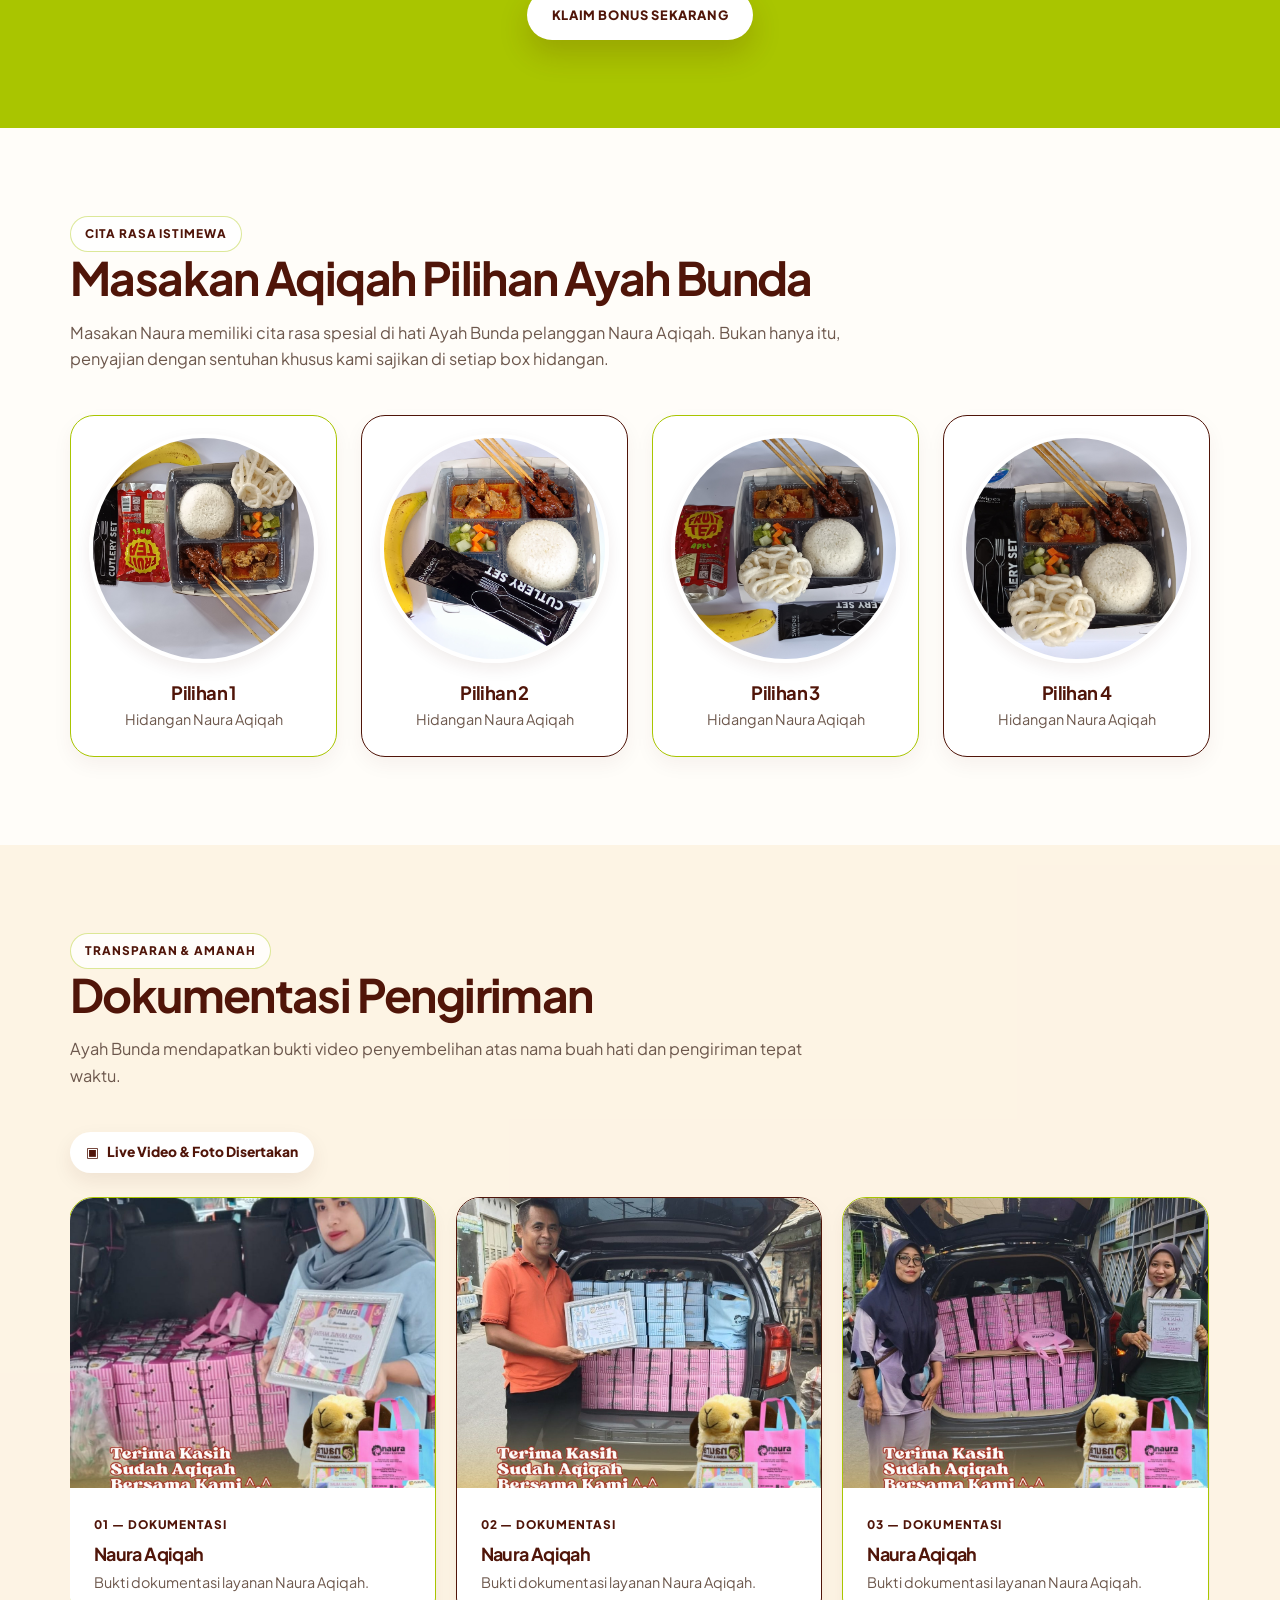
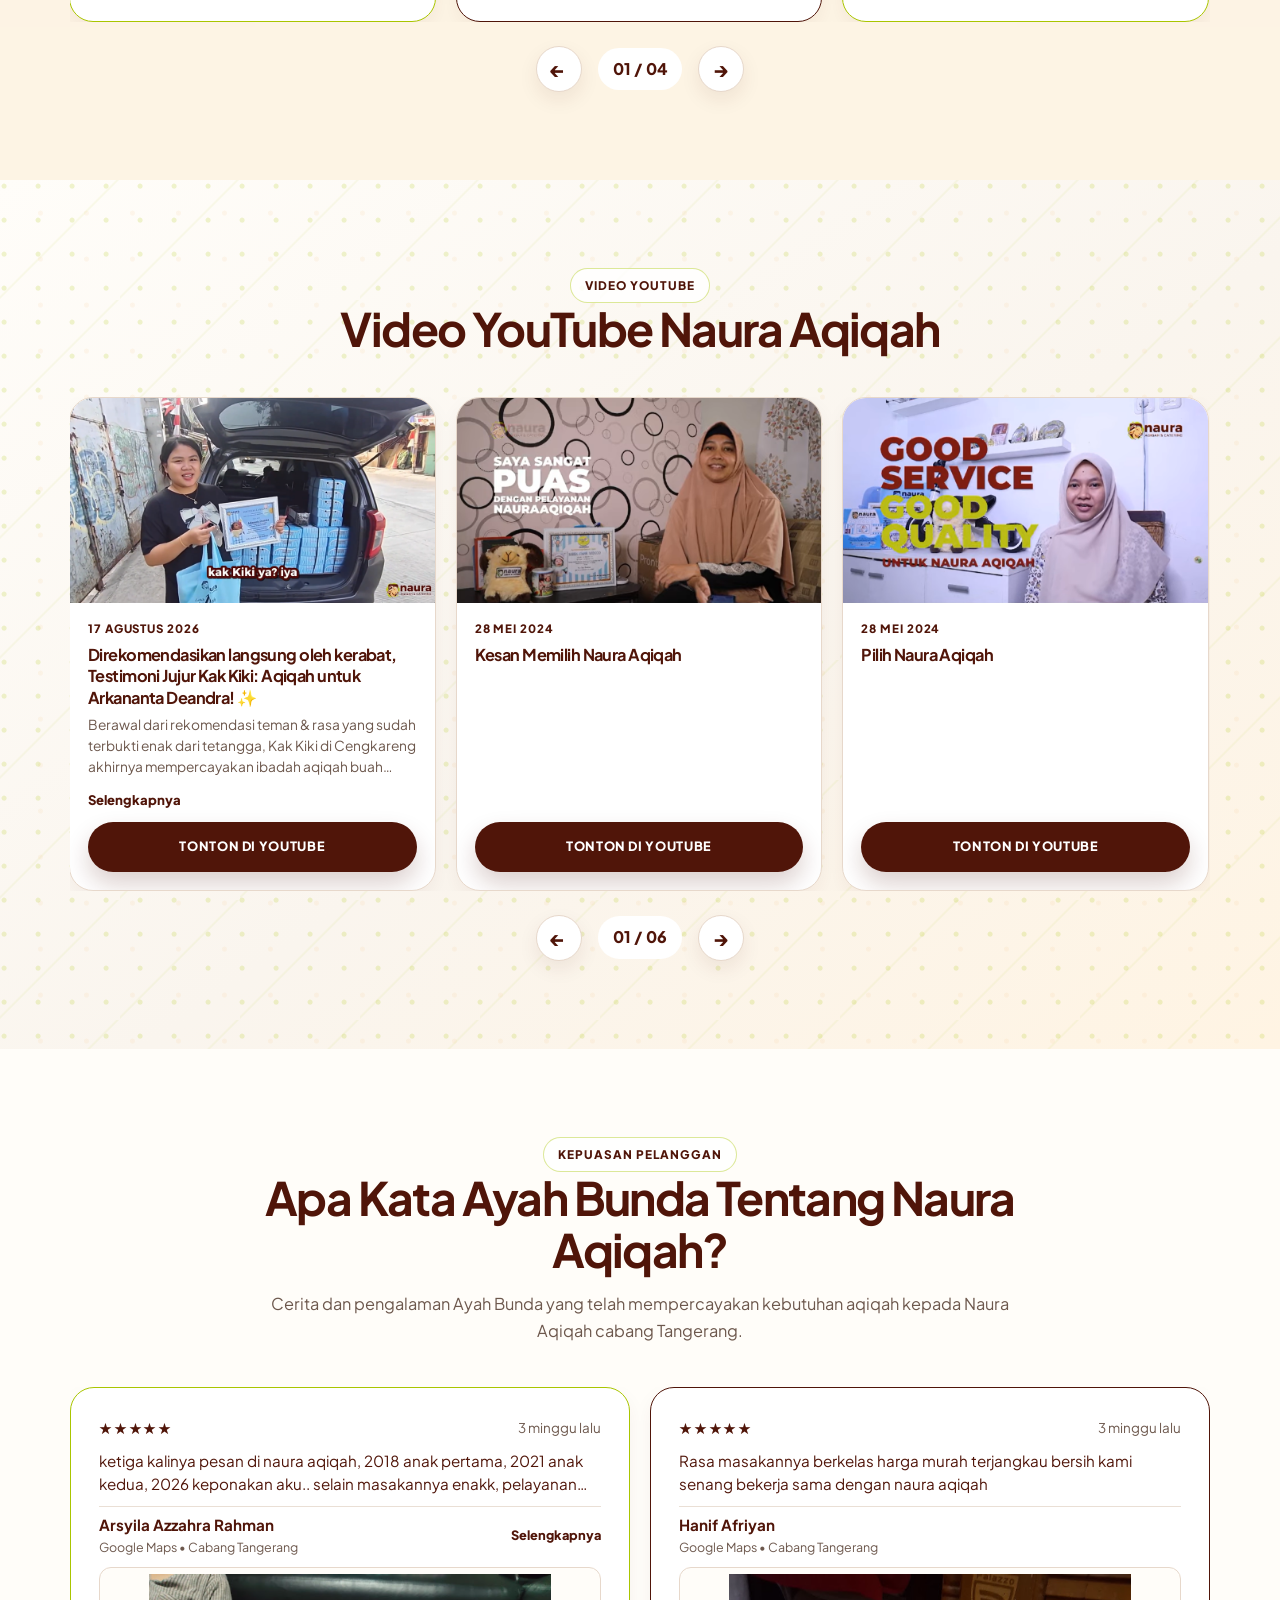
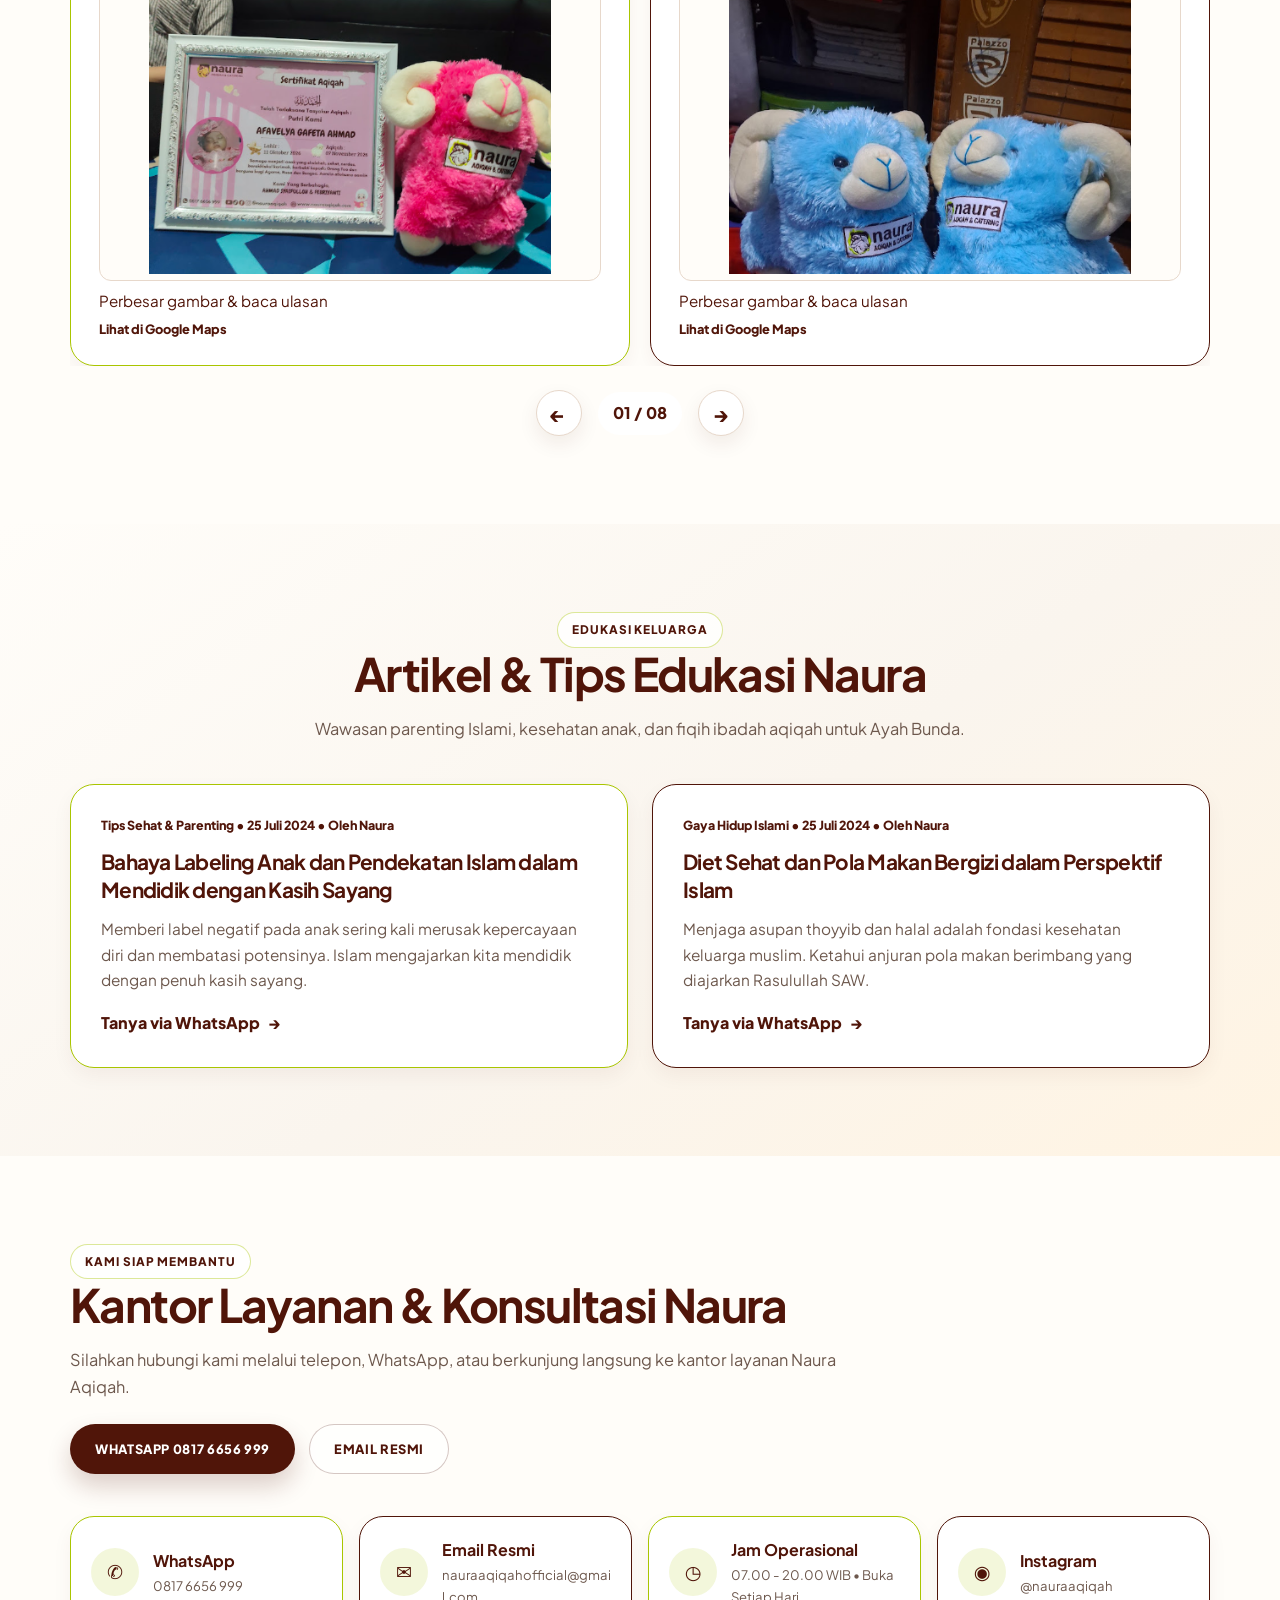
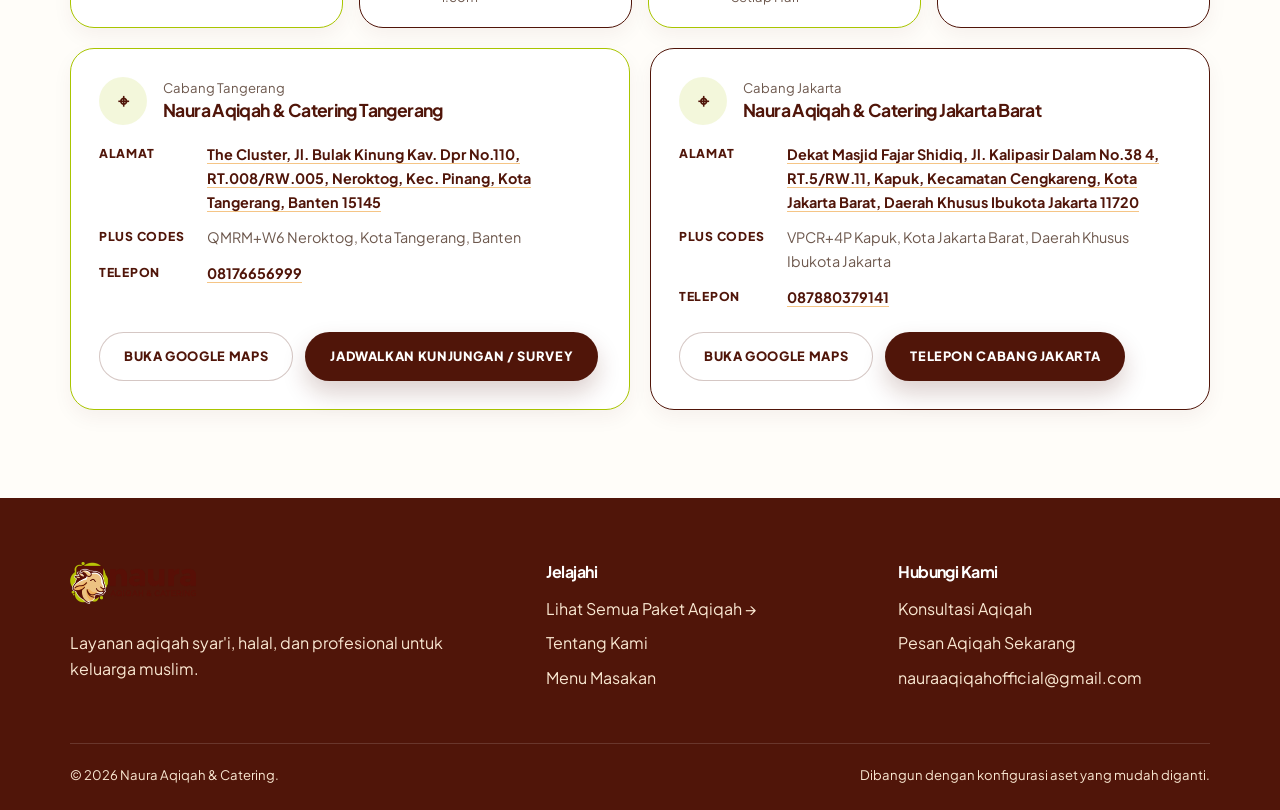
==== commit 5ae7eb3e: "Perbaiki layout testimoni di HP" ====
--- a/index.html
+++ b/index.html
@@ -12,9 +12,9 @@
     <link href="https://fonts.googleapis.com/css2?family=Plus+Jakarta+Sans:wght@400;500;600;700;800;900&display=swap"
         rel="stylesheet">
     <title>Naura Aqiqah &amp; Catering — Ahlinya Aqiqah Kambing Jantan</title>
-    <link rel="stylesheet" href="css/style.css">
-    <script src="js/assets.js" defer></script>
-    <script src="js/site.js" defer></script>
+    <link rel="stylesheet" href="css/style.css?v=20261127">
+    <script src="js/assets.js?v=20261127" defer></script>
+    <script src="js/site.js?v=20261127" defer></script>
 </head>
 
 <body>
@@ -674,7 +674,7 @@
                                 <h2 id="review-dialog-title"></h2>
                                 <span class="review-dialog-sumber"></span>
                                 <p class="review-dialog-text"></p>
-                                <a class="review-dialog-link btn btn-primary" target="_blank" rel="noopener">Lihat di Google Maps</a>
+                                <a class="review-dialog-link btn btn-primary" target="_blank" rel="noopener">Lihat ulasan di Google Maps</a>
                             </div>
                         </div>
                     </dialog>
--- a/css/style.css
+++ b/css/style.css
@@ -44,6 +44,8 @@
 
 html {
   scroll-behavior: smooth;
+  -webkit-text-size-adjust: 100%;
+  text-size-adjust: 100%;
 }
 
 body {
@@ -716,9 +718,12 @@
   transition: transform 0.2s ease, box-shadow 0.2s ease;
 }
 
-.feature-card:hover,
+.feature-card:hover {
+  transform: translateY(-3px);
+  box-shadow: 0 12px 26px rgba(80, 21, 9, 0.09);
+}
+
 .testimonial-card:hover {
-  transform: translateY(-3px);
   box-shadow: 0 12px 26px rgba(80, 21, 9, 0.09);
 }
 
@@ -971,6 +976,10 @@
 
 .doc-track.is-jumping {
   transition: none;
+}
+
+.testimonial-track {
+  align-items: stretch;
 }
 
 .doc-card {
@@ -1310,6 +1319,7 @@
   object-fit: contain;
   border-radius: 14px;
   background: var(--paper);
+  touch-action: pan-y;
 }
 
 .review-dialog-nav {
@@ -1429,22 +1439,20 @@
 
 .review-text {
   display: -webkit-box;
-  height: calc(1.7em * 2);
   margin: 0;
   overflow: hidden;
-  line-height: 1.7;
+  line-height: 1.5;
   overflow-wrap: anywhere;
   -webkit-box-orient: vertical;
   -webkit-line-clamp: 2;
 }
 
 .review-author {
-  position: relative;
-  display: flex;
-  height: 52px;
-  flex-direction: column;
-  justify-content: center;
-  padding: 6px 96px 6px 0;
+  display: grid;
+  grid-template-columns: minmax(0, 1fr) auto;
+  align-items: center;
+  gap: 2px 12px;
+  padding: 8px 0 0;
   border-top: 1px solid var(--card-line);
 }
 
@@ -1454,6 +1462,8 @@
 }
 
 .review-author strong {
+  grid-column: 1;
+  grid-row: 1;
   font-size: 0.95rem;
   line-height: 1.3;
   overflow-wrap: anywhere;
@@ -1466,14 +1476,16 @@
 
 .review-author span {
   display: block;
-  margin-top: 2px;
+  grid-column: 1;
+  grid-row: 2;
+  margin-top: 0;
   font-size: 0.78rem;
 }
 
 .review-more {
-  position: absolute;
-  top: 50%;
-  right: 0;
+  grid-column: 2;
+  grid-row: 1 / span 2;
+  align-self: center;
   padding: 0;
   border: 0;
   background: none;
@@ -1482,7 +1494,6 @@
   font: inherit;
   font-size: 0.8rem;
   font-weight: 800;
-  transform: translateY(-50%);
 }
 
 .review-more[hidden] {
@@ -1496,7 +1507,7 @@
 
 .review-photos {
   display: grid;
-  height: 240px;
+  aspect-ratio: 16 / 10;
   grid-template-columns: 1fr;
   grid-template-rows: 1fr;
   gap: 8px;
@@ -1529,7 +1540,6 @@
 }
 
 .review-photos a:hover {
-  transform: translateY(-2px);
   box-shadow: 0 8px 18px rgba(80, 21, 9, 0.1);
 }
 
@@ -1559,6 +1569,10 @@
 .review-map-link:hover,
 .review-map-link:focus-visible {
   text-decoration: underline;
+}
+
+.review-photo-tap {
+  display: none;
 }
 
 .article-grid {
@@ -1999,9 +2013,78 @@
   }
 }
 
-@media (max-width: 768px) {
-  .review-photos {
-    height: 220px;
+@media (max-width: 900px) {
+  .review-photos,
+  .review-more,
+  .review-map-link,
+  .review-photo-hint {
+    display: none;
+  }
+
+  .review-photo-tap {
+    display: block;
+    width: 100%;
+    padding: 0;
+    border: 0;
+    background: none;
+    color: inherit;
+    cursor: pointer;
+    font: inherit;
+    text-align: left;
+  }
+
+  .review-photo-frame {
+    display: block;
+    aspect-ratio: 4 / 3;
+    overflow: hidden;
+    border: 1px solid var(--line);
+    border-radius: 12px;
+    background: var(--paper);
+  }
+
+  .review-photo-frame img {
+    width: 100%;
+    height: 100%;
+    padding: 6px;
+    object-fit: contain;
+  }
+
+  .review-photo-badge {
+    display: block;
+    width: fit-content;
+    margin: 6px 0 0 auto;
+    padding: 4px 10px;
+    border-radius: 999px;
+    background: var(--olive-soft);
+    color: var(--brown);
+    font-size: 14px;
+    font-weight: 800;
+    line-height: 1.2;
+  }
+
+  .testimonial-card .review-photo-hint-mobile {
+    display: block;
+    margin-top: 6px;
+    color: var(--brown);
+    font-size: 14px;
+    font-weight: 700;
+    line-height: 1.35;
+    text-align: center;
+  }
+
+  .review-photo-tap:focus-visible {
+    outline: 3px solid var(--olive);
+    outline-offset: 3px;
+  }
+
+  .review-dialog-scroll {
+    grid-template-columns: 1fr;
+    gap: 14px;
+  }
+
+  .review-dialog-media,
+  .review-dialog-image {
+    max-height: 50dvh;
   }
 }
 
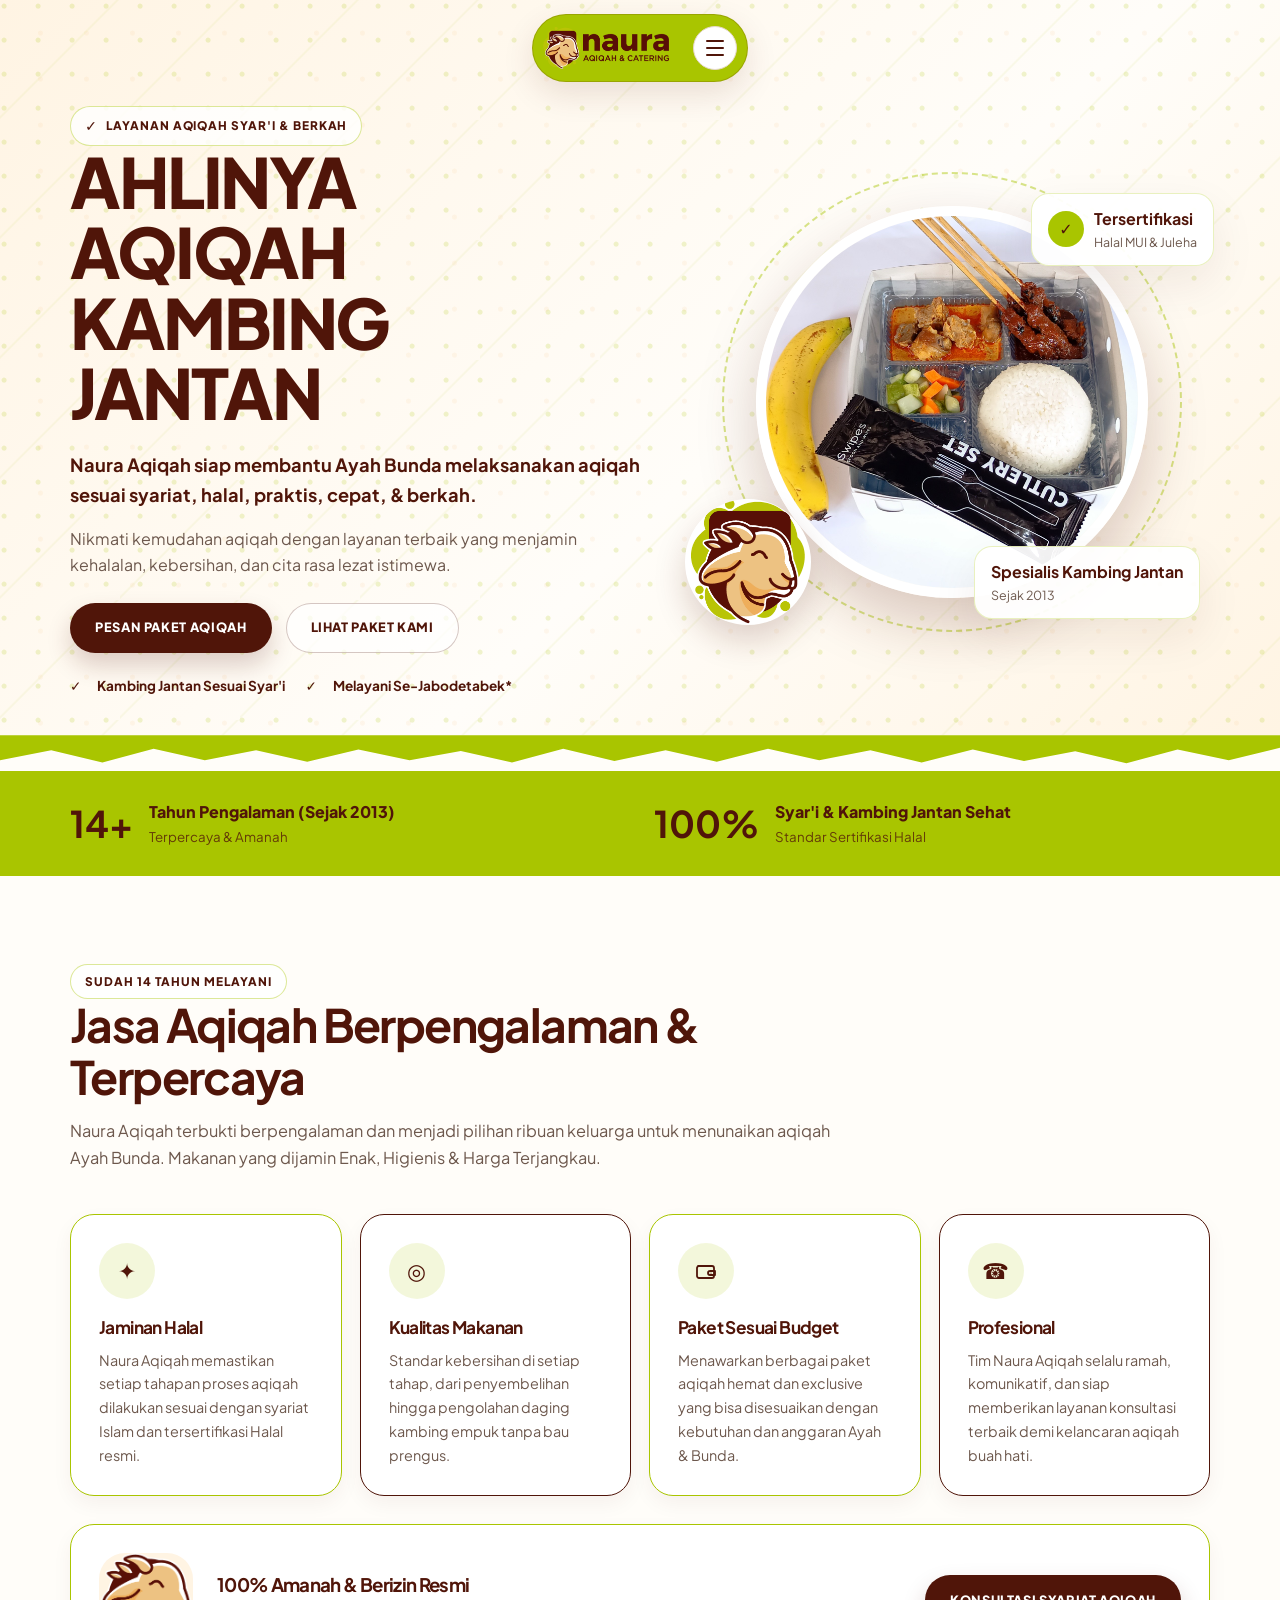
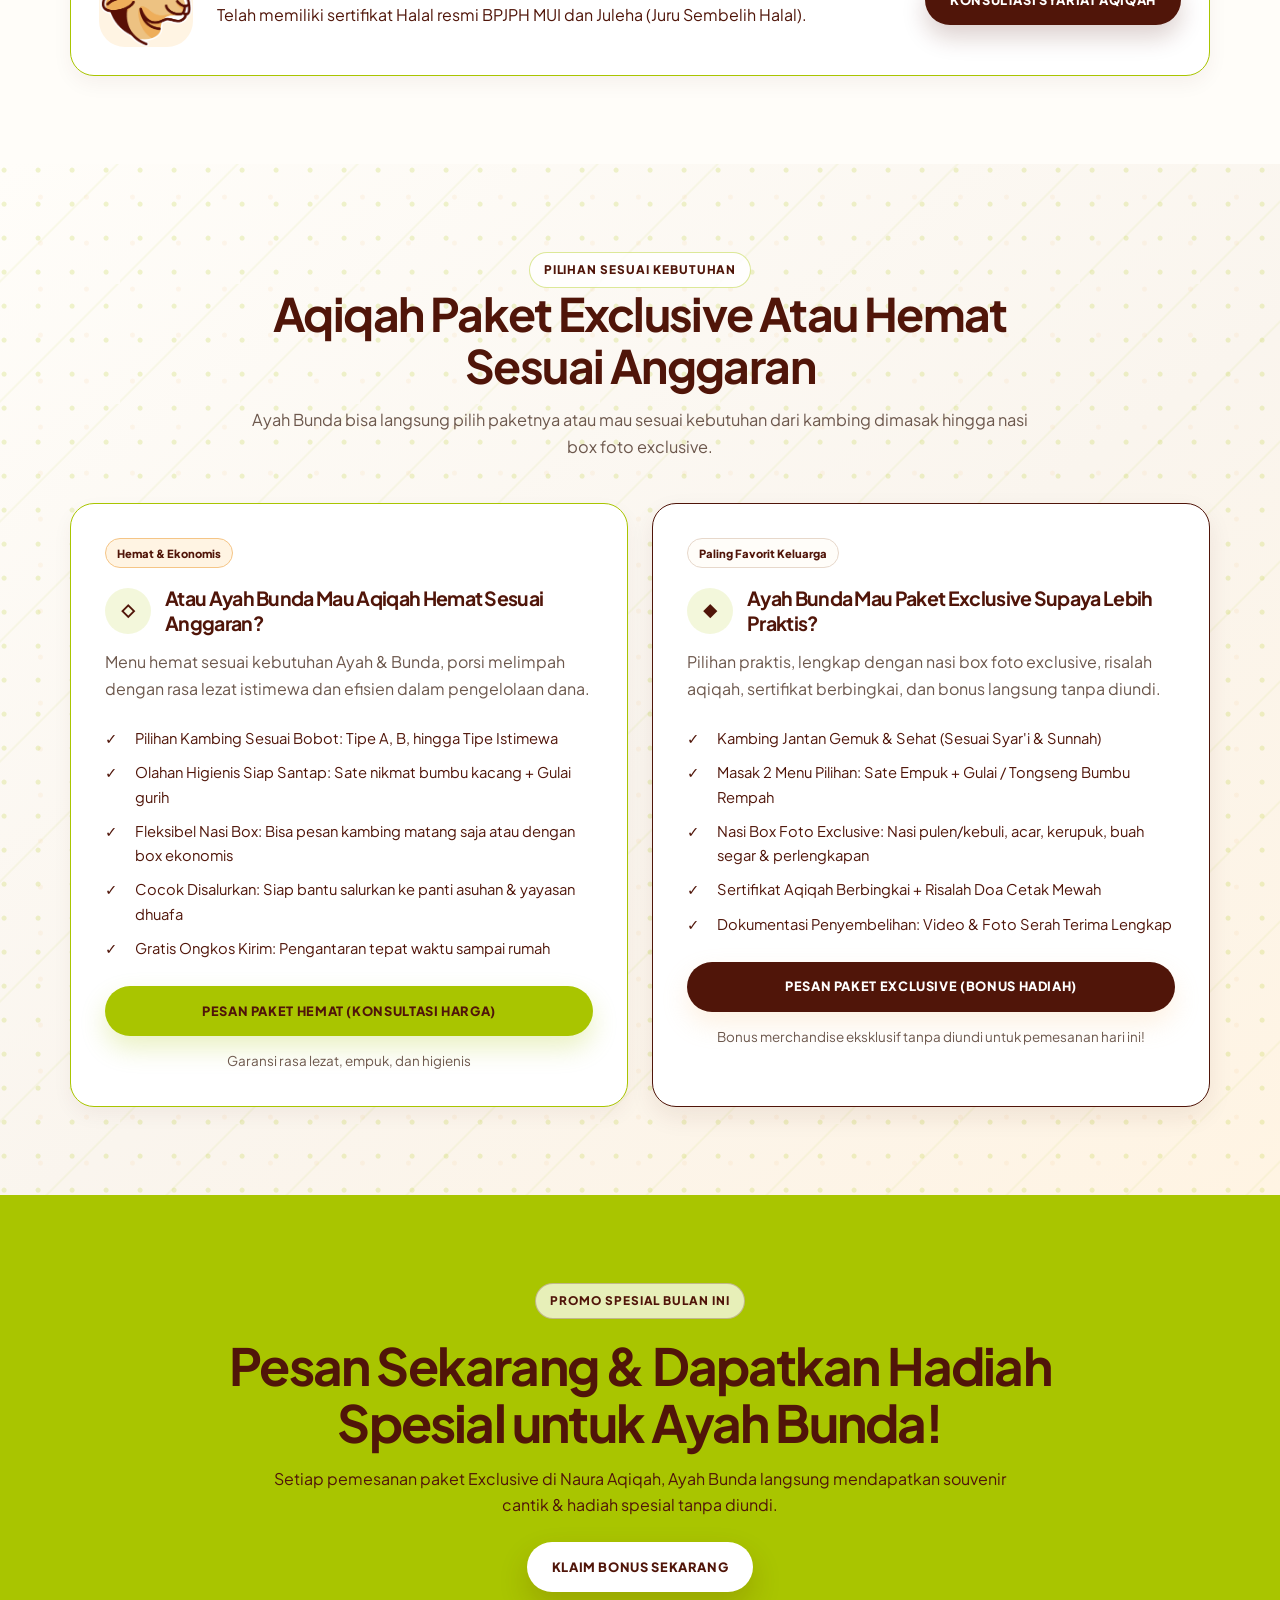
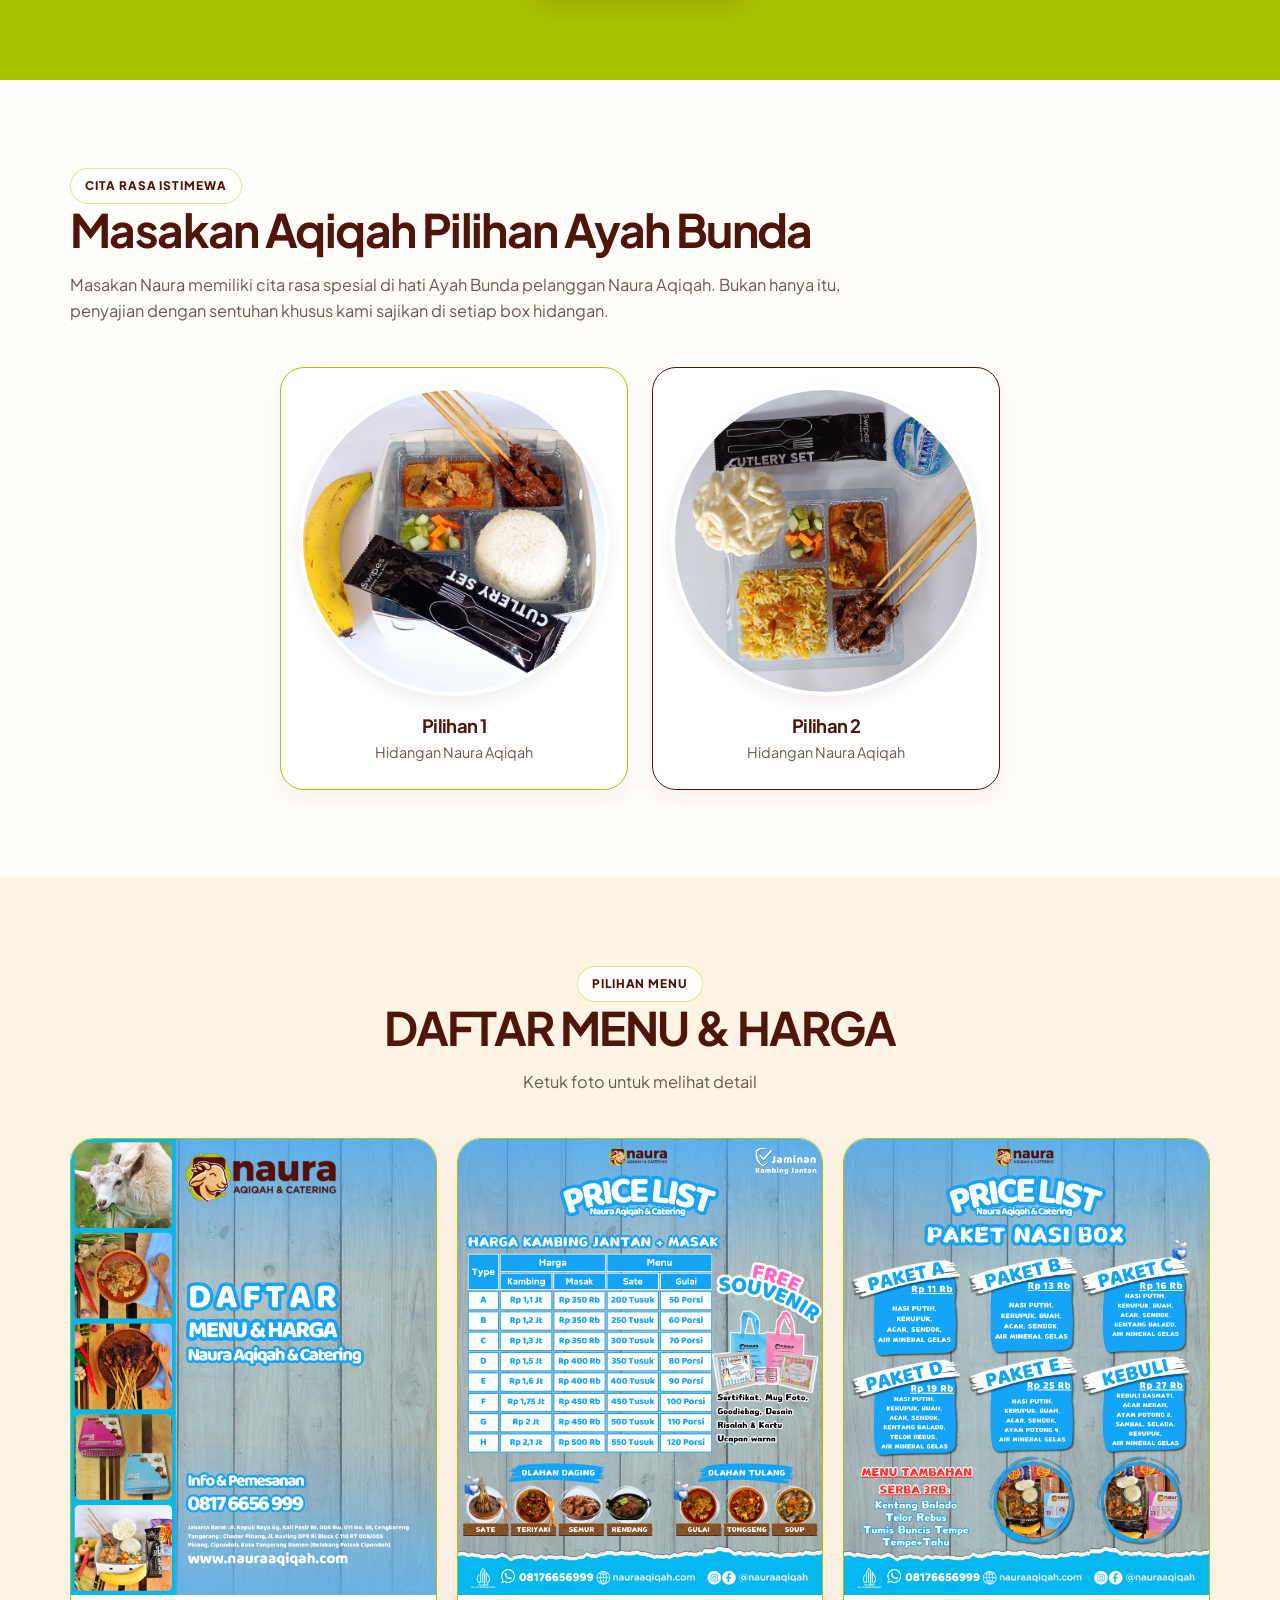
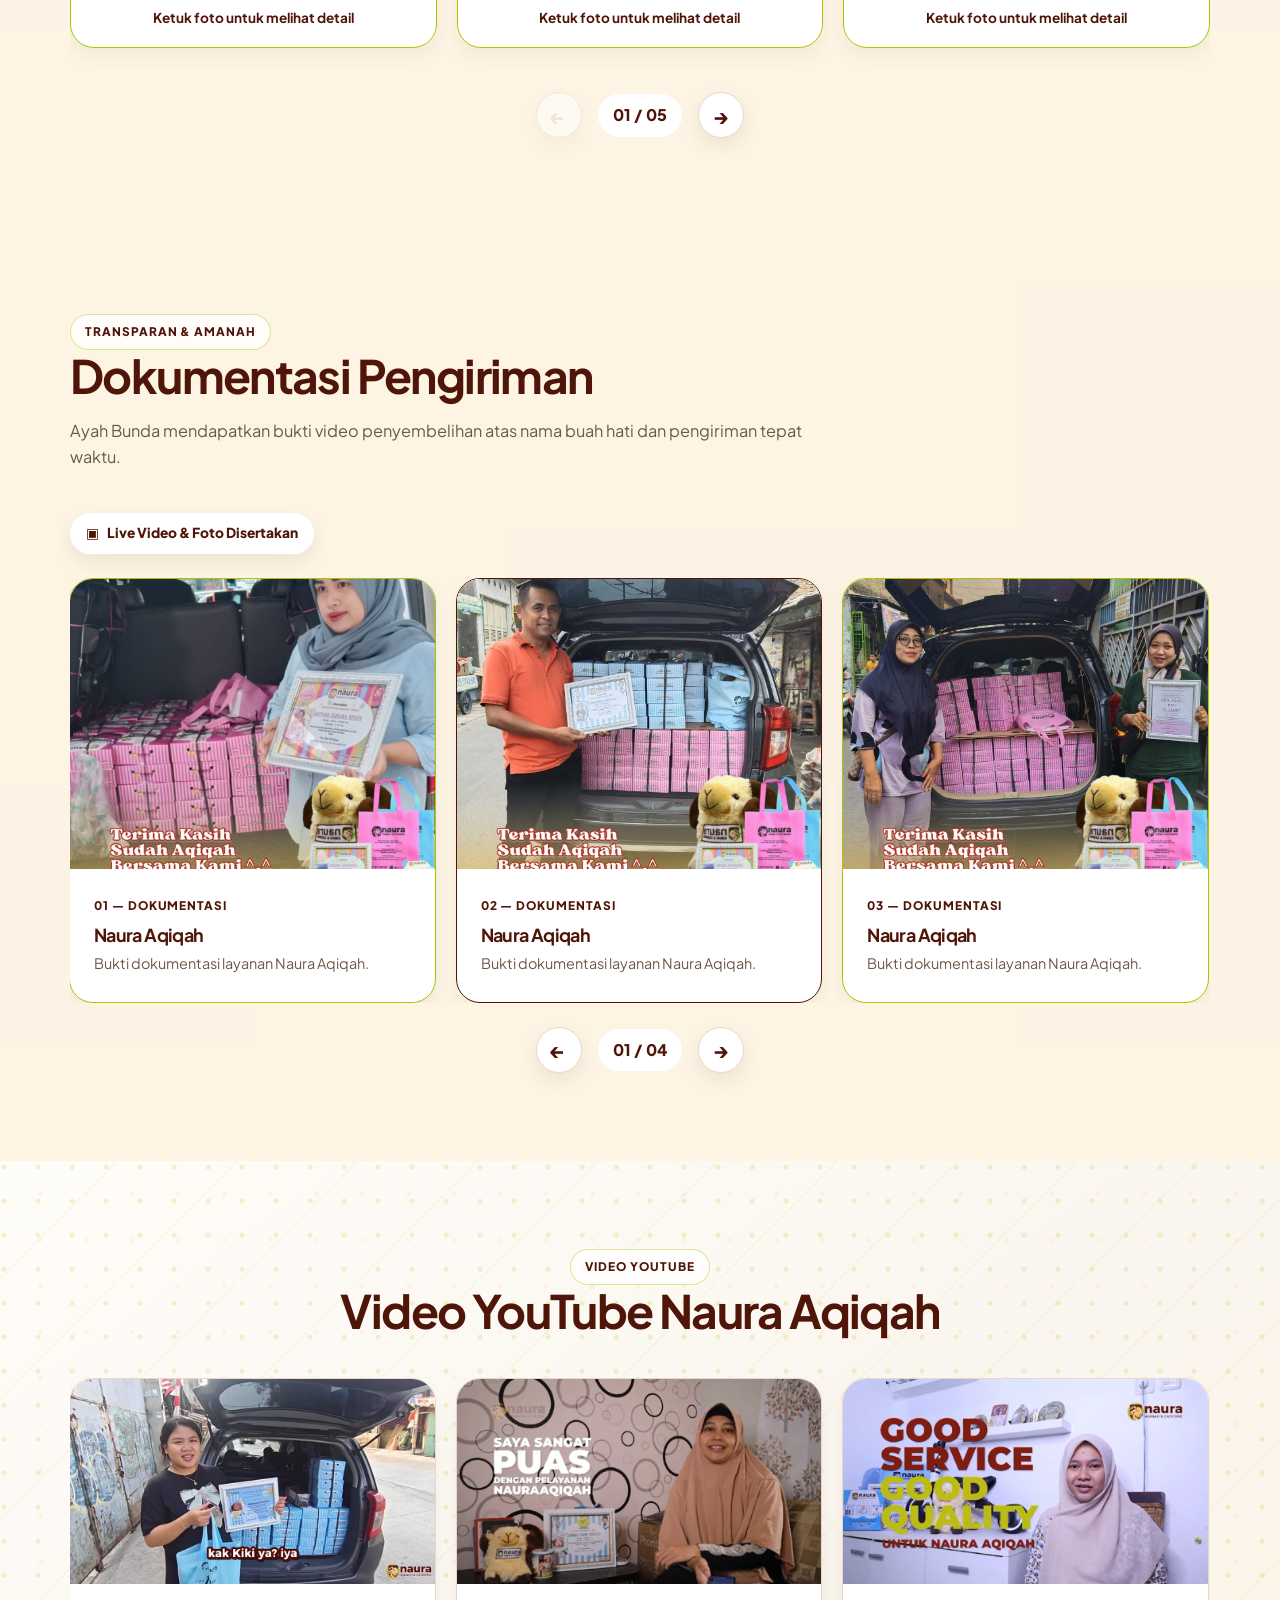
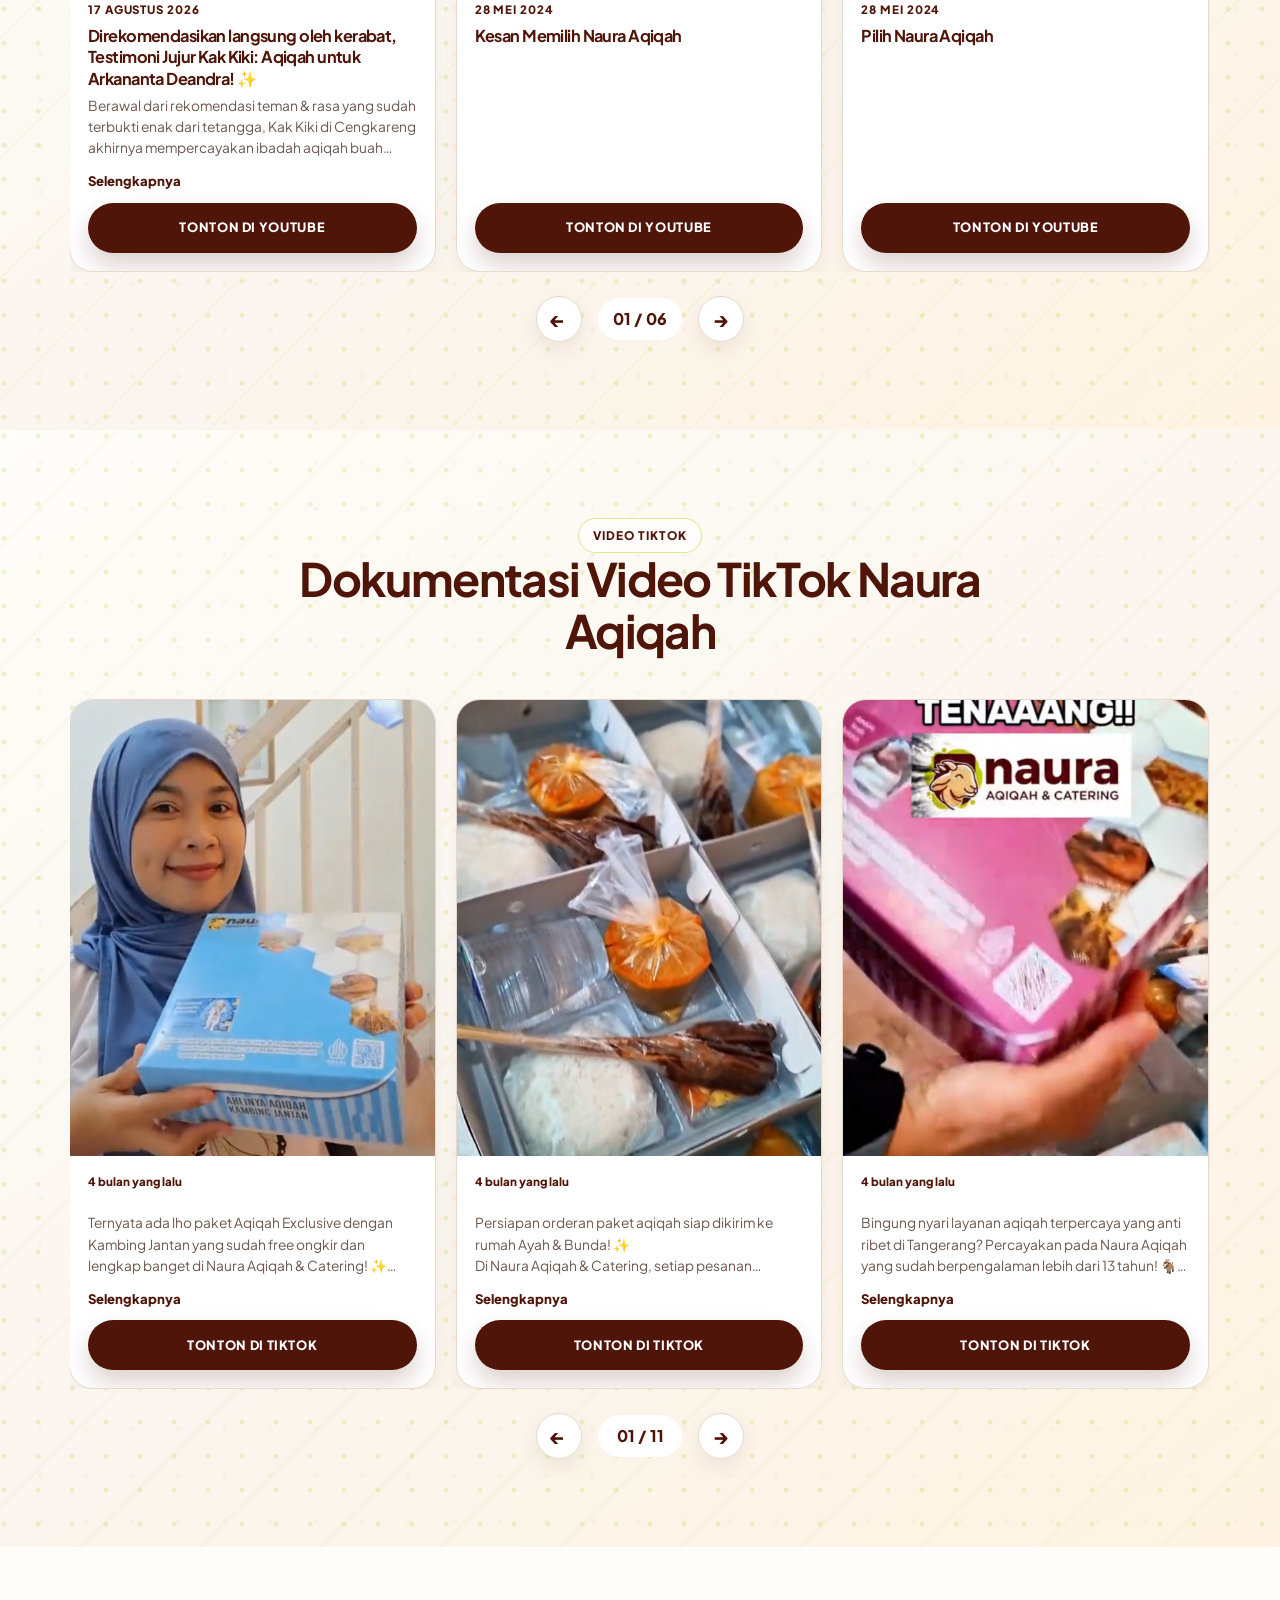
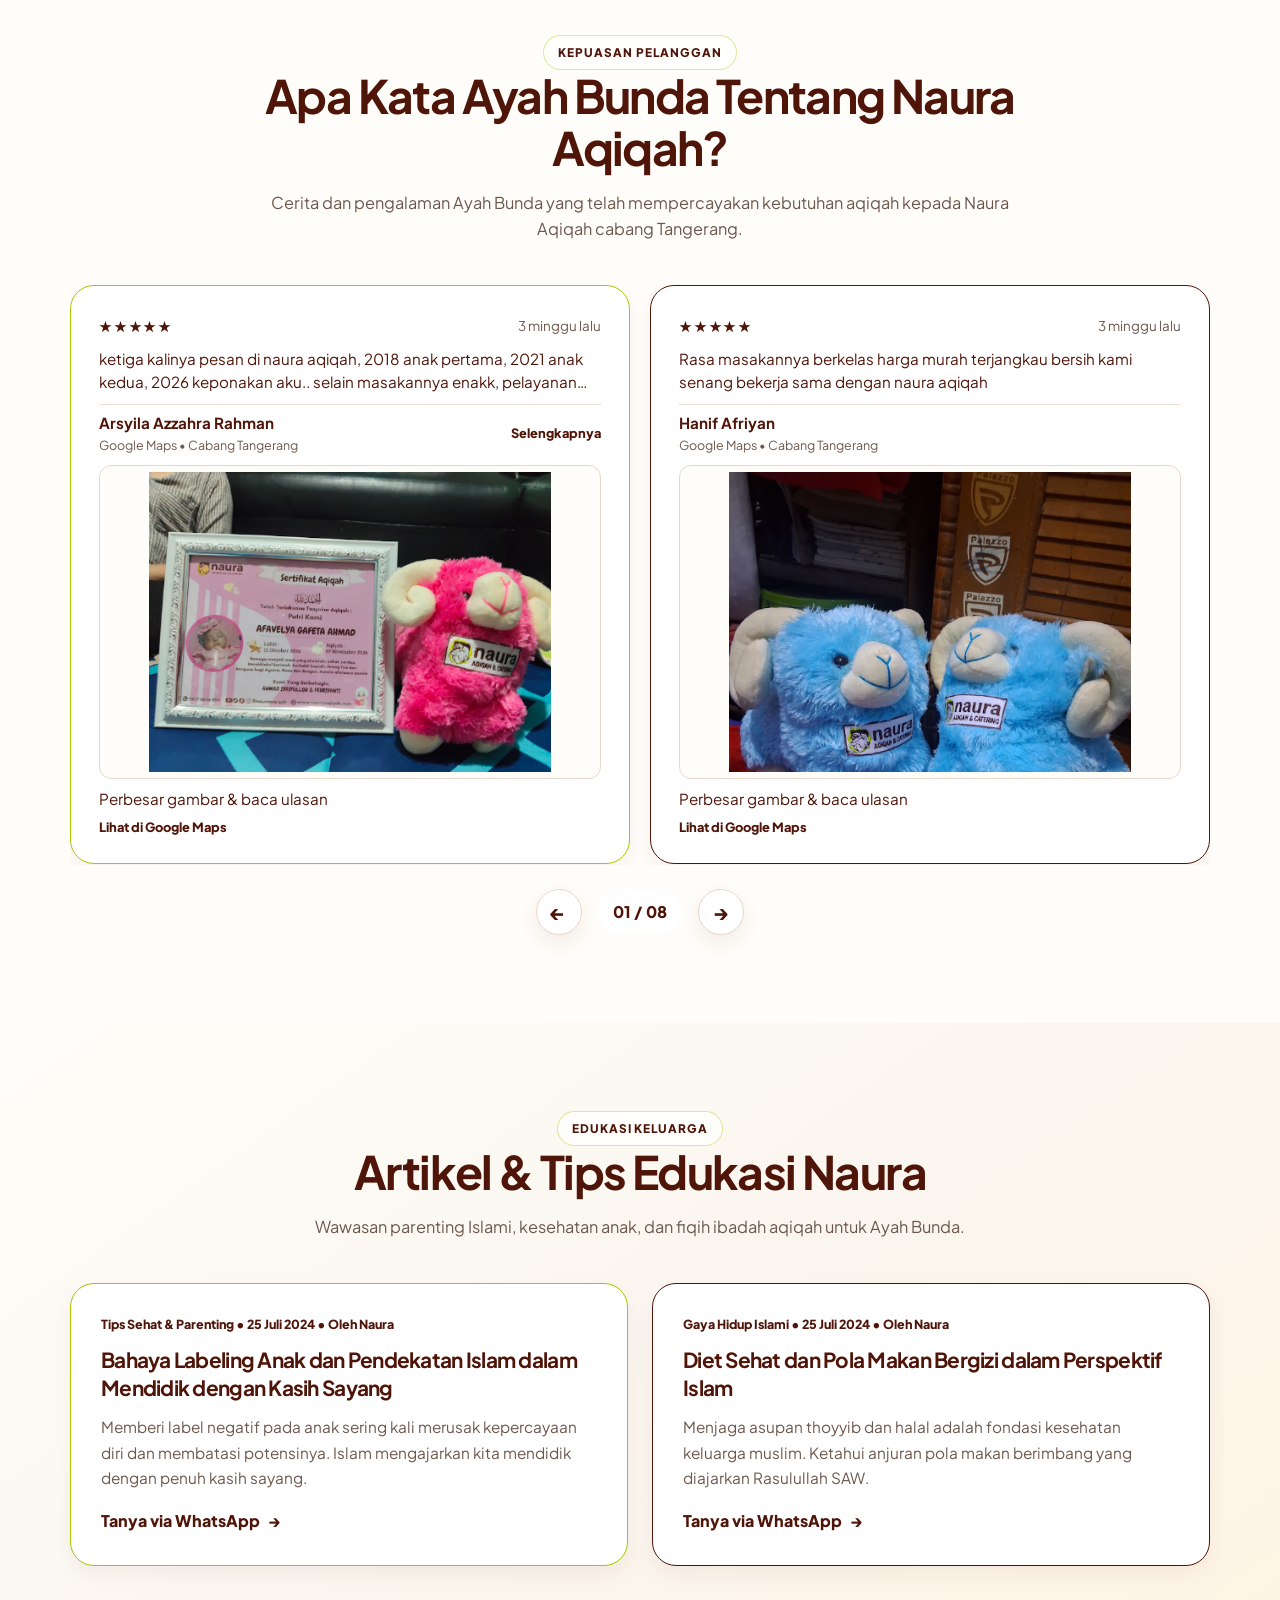
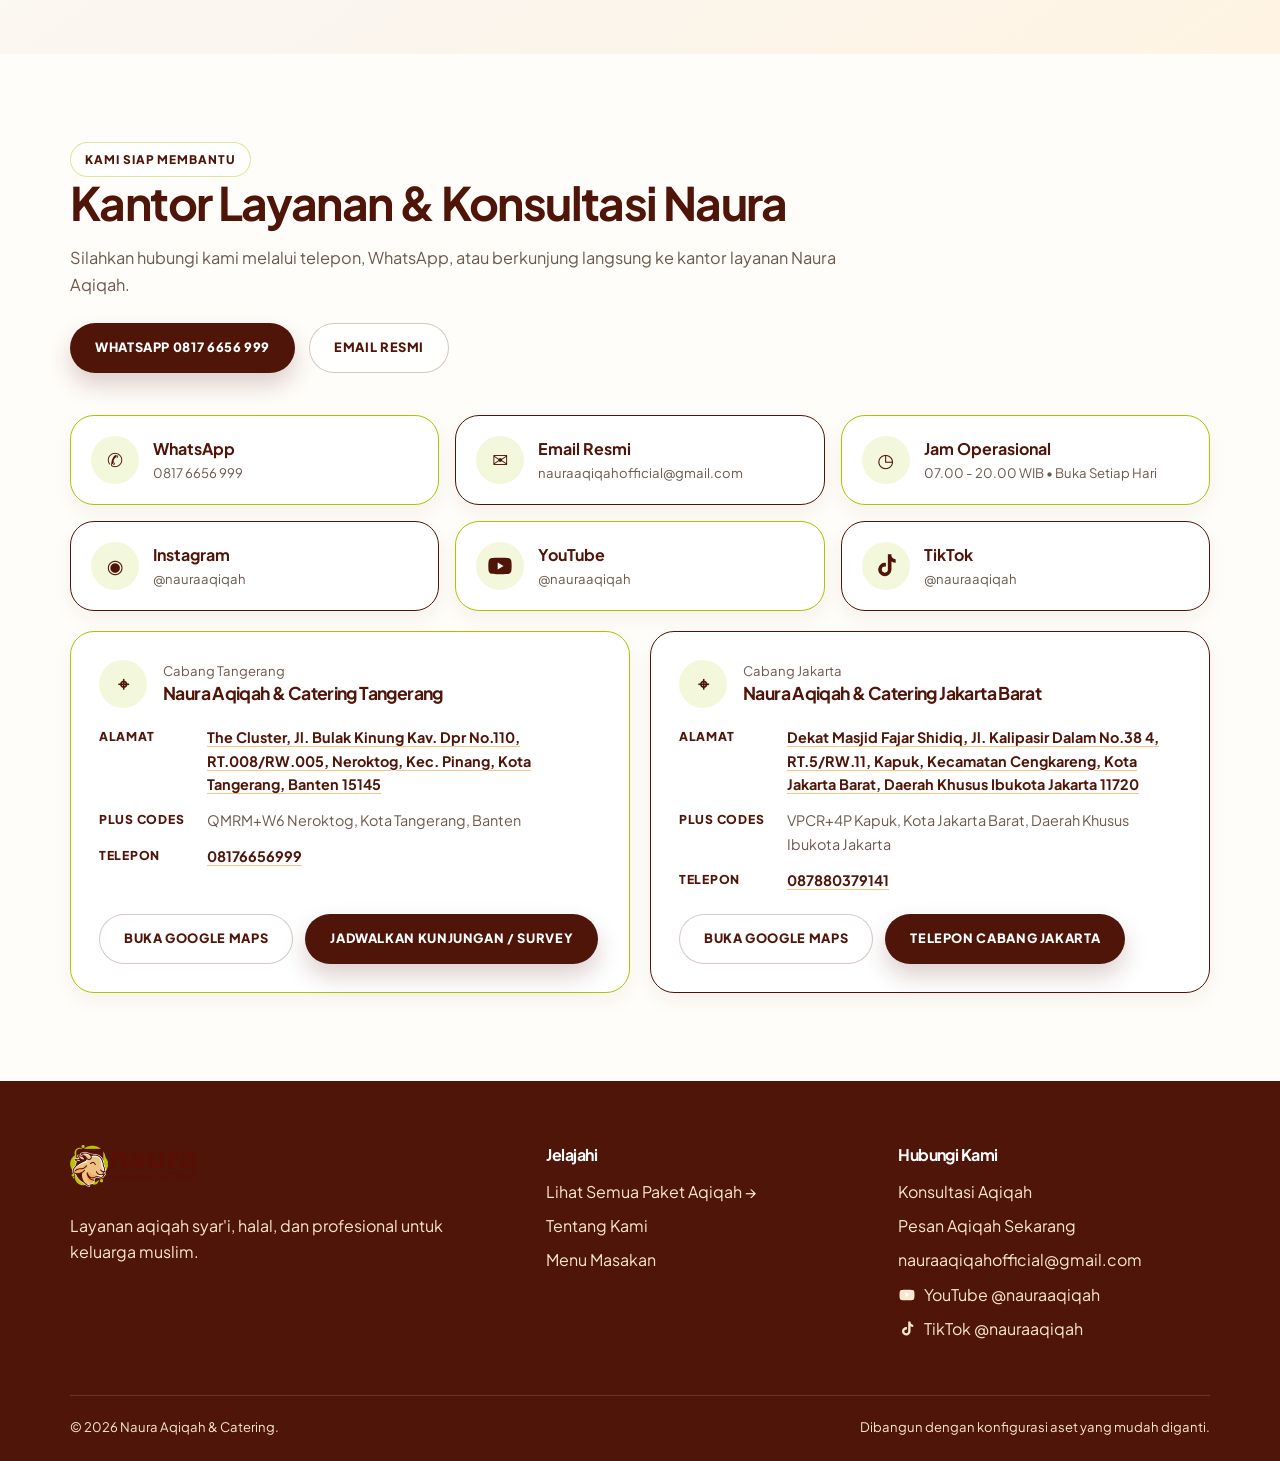
==== commit 76717c78: "Revisi menu harga, TikTok, menu masakan, hero, dan navbar" ====
--- a/index.html
+++ b/index.html
@@ -12,9 +12,9 @@
     <link href="https://fonts.googleapis.com/css2?family=Plus+Jakarta+Sans:wght@400;500;600;700;800;900&display=swap"
         rel="stylesheet">
     <title>Naura Aqiqah &amp; Catering — Ahlinya Aqiqah Kambing Jantan</title>
-    <link rel="stylesheet" href="css/style.css?v=20261127">
-    <script src="js/assets.js?v=20261127" defer></script>
-    <script src="js/site.js?v=20261127" defer></script>
+    <link rel="stylesheet" href="css/style.css?v=20261127j">
+    <script src="js/assets.js?v=20261127j" defer></script>
+    <script src="js/site.js?v=20261127j" defer></script>
 </head>
 
 <body>
@@ -153,7 +153,7 @@
                     <span class="eyebrow">Pilihan Sesuai Kebutuhan</span>
                     <h2 id="package-title">Aqiqah Paket Exclusive Atau Hemat Sesuai Anggaran</h2>
                     <p>Ayah Bunda bisa langsung pilih paketnya atau mau sesuai kebutuhan dari kambing dimasak hingga
-                        foto exclusive.</p>
+                        nasi box foto exclusive.</p>
                 </div>
                 <div class="package-grid">
                     <article class="package-card">
@@ -180,7 +180,7 @@
                         <div class="package-heading"><span class="package-icon" aria-hidden="true">◆</span>
                             <h3>Ayah Bunda Mau Paket Exclusive Supaya Lebih Praktis?</h3>
                         </div>
-                        <p>Pilihan praktis, lengkap dengan foto exclusive, risalah aqiqah, sertifikat
+                        <p>Pilihan praktis, lengkap dengan nasi box foto exclusive, risalah aqiqah, sertifikat
                             berbingkai, dan bonus langsung tanpa diundi.</p>
                         <ul class="check-list">
                             <li>Kambing Jantan Gemuk &amp; Sehat (Sesuai Syar'i &amp; Sunnah)</li>
@@ -191,7 +191,7 @@
                             <li>Dokumentasi Penyembelihan: Video &amp; Foto Serah Terima Lengkap</li>
                         </ul>
                         <a class="btn btn-pink"
-                            href="https://api.whatsapp.com/send/?phone=628176656999&amp;text=Saya+Pesan+Aqiqah+Dapat+Bonus+&amp;type=phone_number&amp;app_absent=0"
+                            href="https://api.whatsapp.com/send/?phone=628176656999&amp;text=Saya+Pesan+Paket+Aqiqah+Exclusive&amp;type=phone_number&amp;app_absent=0"
                             target="_blank" rel="noopener">Pesan Paket Exclusive (Bonus Hadiah)</a>
                         <p class="package-foot">Bonus merchandise eksklusif tanpa diundi untuk pemesanan hari ini!</p>
                     </article>
@@ -230,16 +230,81 @@
                         <h3>Pilihan 2</h3>
                         <p>Hidangan Naura Aqiqah</p>
                     </article>
-                    <article class="menu-card">
-                        <div class="menu-photo asset-slot" data-asset="menu3"></div>
-                        <h3>Pilihan 3</h3>
-                        <p>Hidangan Naura Aqiqah</p>
-                    </article>
-                    <article class="menu-card">
-                        <div class="menu-photo asset-slot" data-asset="menu4"></div>
-                        <h3>Pilihan 4</h3>
-                        <p>Hidangan Naura Aqiqah</p>
-                    </article>
+                </div>
+            </div>
+        </section>
+
+        <section class="section section-soft" id="daftar-menu-harga" aria-labelledby="menu-price-title">
+            <div class="container">
+                <div class="section-head center">
+                    <span class="eyebrow">Pilihan Menu</span>
+                    <h2 id="menu-price-title">DAFTAR MENU &amp; HARGA</h2>
+                    <p>Ketuk foto untuk melihat detail</p>
+                </div>
+                <div class="doc-carousel menu-price-carousel" data-carousel="menu-harga" aria-roledescription="carousel"
+                    aria-label="Daftar menu dan harga Naura Aqiqah">
+                    <div class="doc-viewport menu-price-viewport">
+                        <div class="doc-track menu-price-track">
+                            <article class="doc-card menu-price-card">
+                                <button class="menu-price-photo" type="button" aria-haspopup="dialog"
+                                    aria-label="Lihat detail daftar menu dan harga 1"><img src="assets/img/section-menu/1.png"
+                                        alt="Daftar menu dan harga Naura Aqiqah 1" loading="lazy" decoding="async"></button>
+                                <span class="menu-price-hint">Ketuk foto untuk melihat detail</span>
+                            </article>
+                            <article class="doc-card menu-price-card">
+                                <button class="menu-price-photo" type="button" aria-haspopup="dialog"
+                                    aria-label="Lihat detail daftar menu dan harga 2"><img src="assets/img/section-menu/2.png"
+                                        alt="Daftar menu dan harga Naura Aqiqah 2" loading="lazy" decoding="async"></button>
+                                <span class="menu-price-hint">Ketuk foto untuk melihat detail</span>
+                            </article>
+                            <article class="doc-card menu-price-card">
+                                <button class="menu-price-photo" type="button" aria-haspopup="dialog"
+                                    aria-label="Lihat detail daftar menu dan harga 3"><img src="assets/img/section-menu/3.png"
+                                        alt="Daftar menu dan harga Naura Aqiqah 3" loading="lazy" decoding="async"></button>
+                                <span class="menu-price-hint">Ketuk foto untuk melihat detail</span>
+                            </article>
+                            <article class="doc-card menu-price-card">
+                                <button class="menu-price-photo" type="button" aria-haspopup="dialog"
+                                    aria-label="Lihat detail daftar menu dan harga 4"><img src="assets/img/section-menu/4.jpg"
+                                        alt="Daftar menu dan harga Naura Aqiqah 4" loading="lazy" decoding="async"></button>
+                                <span class="menu-price-hint">Ketuk foto untuk melihat detail</span>
+                            </article>
+                            <article class="doc-card menu-price-card">
+                                <button class="menu-price-photo" type="button" aria-haspopup="dialog"
+                                    aria-label="Lihat detail daftar menu dan harga 5"><img src="assets/img/section-menu/5.jpg"
+                                        alt="Daftar menu dan harga Naura Aqiqah 5" loading="lazy" decoding="async"></button>
+                                <span class="menu-price-hint">Ketuk foto untuk melihat detail</span>
+                            </article>
+                        </div>
+                    </div>
+                    <div class="doc-controls menu-price-controls">
+                        <button class="doc-control menu-price-prev" type="button" disabled
+                            aria-label="Menu dan harga sebelumnya"><span aria-hidden="true">←</span></button>
+                        <div class="doc-counter menu-price-counter" aria-live="polite">01 / 05</div>
+                        <button class="doc-control menu-price-next" type="button"
+                            aria-label="Menu dan harga berikutnya"><span aria-hidden="true">→</span></button>
+                    </div>
+                    <dialog class="menu-preview-dialog" id="menu-preview-dialog" aria-labelledby="menu-preview-title">
+                        <button class="menu-preview-close" type="button" aria-label="Tutup preview menu dan harga">
+                            <svg aria-hidden="true" viewBox="0 0 24 24" width="20" height="20" focusable="false">
+                                <path d="M6 6L18 18M18 6L6 18" fill="none" stroke="currentColor" stroke-width="2"
+                                    stroke-linecap="round" />
+                            </svg>
+                        </button>
+                        <div class="menu-preview-head">
+                            <h2 id="menu-preview-title">DAFTAR MENU &amp; HARGA</h2>
+                            <div class="menu-preview-indicator" aria-live="polite">01 / 05</div>
+                        </div>
+                        <div class="menu-preview-stage">
+                            <img class="menu-preview-image" alt="" draggable="false">
+                        </div>
+                        <div class="menu-preview-controls">
+                            <button class="menu-preview-nav menu-preview-prev" type="button" disabled
+                                aria-label="Menu sebelumnya">‹</button>
+                            <button class="menu-preview-nav menu-preview-next" type="button"
+                                aria-label="Menu berikutnya">›</button>
+                        </div>
+                    </dialog>
                 </div>
             </div>
         </section>
@@ -440,11 +505,185 @@
                     </div>
                 </div>
                 <dialog class="yt-dialog" id="yt-detail-dialog" aria-labelledby="yt-dialog-title">
-                    <button class="yt-dialog-close" type="button" aria-label="Tutup detail video">×</button>
+                    <button class="yt-dialog-close" type="button" aria-label="Tutup detail video">
+                        <svg aria-hidden="true" viewBox="0 0 24 24" width="20" height="20" focusable="false">
+                            <path d="M6 6L18 18M18 6L6 18" fill="none" stroke="currentColor" stroke-width="2"
+                                stroke-linecap="round" />
+                        </svg>
+                    </button>
                     <span class="yt-dialog-date"></span>
                     <h2 id="yt-dialog-title"></h2>
                     <p class="yt-dialog-desc" hidden></p>
                     <a class="btn btn-primary yt-dialog-link" target="_blank" rel="noopener">Tonton di YouTube</a>
+                </dialog>
+            </div>
+        </section>
+
+        <section class="section section-pattern section-subtle" id="dokumentasi-tiktok" aria-labelledby="tiktok-title">
+            <div class="container">
+                <div class="section-head center">
+                    <span class="eyebrow">Video TikTok</span>
+                    <h2 id="tiktok-title">Dokumentasi Video TikTok Naura Aqiqah</h2>
+                </div>
+                <div class="tt-carousel" data-carousel="tiktok" aria-roledescription="carousel"
+                    aria-label="Dokumentasi Video TikTok Naura Aqiqah">
+                    <div class="tt-viewport">
+                        <div class="tt-track">
+                            <article class="tt-card">
+                                <div class="tt-media">
+                                    <img src="assets/img/tiktok/scene_01.png"
+                                        alt="Dokumentasi video TikTok Naura 01" loading="lazy" decoding="async">
+                                </div>
+                                <div class="tt-body"><span class="tt-meta"><time datetime="2026-08-03"></time><span class="tt-relative"></span></span>
+                                    <p class="tt-desc">Ternyata ada lho paket Aqiqah Exclusive dengan Kambing Jantan yang sudah free ongkir dan lengkap banget di Naura Aqiqah &amp; Catering! ✨<br>Mulai dari Rp 2 jutaan, Ayah &amp; Bunda sudah bisa dapatkan paket aqiqah praktis dengan packaging eksklusif yang sudah termasuk:<br>Free kartu ucapan berisi nama &amp; foto si buah hati<br>Risalah Aqiqah<br>Pilihan Paket Hemat &amp; Exclusive (lengkap dengan sate, gulai/tongseng, nasi putih, kerupuk, buah, hingga souvenir cantik seperti mug foto dan boneka domba!)<br>Mau pesan kambing mentah + masak atau paket nasi box juga ada loh!<br>Soal rasa nggak perlu diragukan lagi: dagingnya empuk, bumbunya meresap pas, nggak alot, dan sama sekali nggak bau perengus! 🐐💯<br>Yuk, wujudkan acara aqiqah buah hati tercinta dengan mudah bersama Naura Aqiqah!<br>📍 Alamat Cabang Kami:</p>
+                                    <span class="tt-more-row"><button class="tt-more" type="button" aria-haspopup="dialog" hidden>Selengkapnya</button></span>
+                                    <a class="btn btn-primary tt-link" href="https://www.tiktok.com/@nauraaqiqah/video/7669849966705118485?is_from_webapp=1&amp;sender_device=pc&amp;web_id=7681571529633515029" target="_blank"
+                                        rel="noopener">Tonton di TikTok</a>
+                                </div>
+                            </article>
+                            <article class="tt-card">
+                                <div class="tt-media">
+                                    <img src="assets/img/tiktok/scene_02.png"
+                                        alt="Dokumentasi video TikTok Naura 02" loading="lazy" decoding="async">
+                                </div>
+                                <div class="tt-body"><span class="tt-meta"><time datetime="2026-08-03"></time><span class="tt-relative"></span></span>
+                                    <p class="tt-desc">Persiapan orderan paket aqiqah siap dikirim ke rumah Ayah &amp; Bunda! ✨<br>Di Naura Aqiqah &amp; Catering, setiap pesanan disiapkan dengan penuh ketelitian, higienis, dan pastinya menggunakan kambing jantan pilihan yang sesuai syariat. Nggak perlu repot masak sendiri, tinggal terima beres!<br>🎁 Keunggulan Naura Aqiqah:<br>Menu lengkap (Nasi putih, sate, gulai/tongseng, kerupuk, buah, alat makan, dan suvenir cantik)<br>Lebih dari 13 tahun dipercaya melayani keluarga Indonesia<br>Banyak pilihan paket hemat dan exclusive sesuai kebutuhan<br>📍 Kunjungi Cabang Kami:<br>Tangerang: The Cluster Neroktog Pinang, Jl. Kavling DPR RI Blok C No. 110, Neroktog, Pinang, Kota Tangerang.<br>Jakarta Barat: Jl. Kapuk Raya Gg. Kali Pasir Rt.004 Rw.011 No.38</p>
+                                    <span class="tt-more-row"><button class="tt-more" type="button" aria-haspopup="dialog" hidden>Selengkapnya</button></span>
+                                    <a class="btn btn-primary tt-link" href="https://www.tiktok.com/@nauraaqiqah/video/7669845645250792725?is_from_webapp=1&amp;sender_device=pc&amp;web_id=7681571529633515029" target="_blank"
+                                        rel="noopener">Tonton di TikTok</a>
+                                </div>
+                            </article>
+                            <article class="tt-card">
+                                <div class="tt-media">
+                                    <img src="assets/img/tiktok/scene_03.png"
+                                        alt="Dokumentasi video TikTok Naura 03" loading="lazy" decoding="async">
+                                </div>
+                                <div class="tt-body"><span class="tt-meta"><time datetime="2026-08-03"></time><span class="tt-relative"></span></span>
+                                    <p class="tt-desc">Bingung nyari layanan aqiqah terpercaya yang anti ribet di Tangerang? Percayakan pada Naura Aqiqah yang sudah berpengalaman lebih dari 13 tahun! 🐐💖<br>✅ Dijamin enak, higienis, dan sesuai syariat.<br>✅ Lengkap dengan nasi box, sate, gulai/tongseng, kerupuk, buah, hingga souvenir cantik!<br>✅ Harga ramah di kantong mulai dari 2 jutaan aja.<br>Yuk, wujudkan aqiqah si buah hati dengan mudah bersama Naura Aqiqah!<br>📲 Hubungi WhatsApp kami sekarang: 0817-6656-999<br>Instagram: @nauraaqiqah<br>#aqiqahtangerang #nauraaqiqah #aqiqahjakarta #jasaaqiqah #aqiqahanak</p>
+                                    <span class="tt-more-row"><button class="tt-more" type="button" aria-haspopup="dialog" hidden>Selengkapnya</button></span>
+                                    <a class="btn btn-primary tt-link" href="https://www.tiktok.com/@nauraaqiqah/video/7669842957469601044?is_from_webapp=1&amp;sender_device=pc&amp;web_id=7681571529633515029" target="_blank"
+                                        rel="noopener">Tonton di TikTok</a>
+                                </div>
+                            </article>
+                            <article class="tt-card">
+                                <div class="tt-media">
+                                    <img src="assets/img/tiktok/scene_04.png"
+                                        alt="Dokumentasi video TikTok Naura 04" loading="lazy" decoding="async">
+                                </div>
+                                <div class="tt-body"><span class="tt-meta"><time datetime="2026-11-08"></time><span class="tt-relative"></span></span>
+                                    <p class="tt-desc">Bingung nyari jasa aqiqah yang praktis, enak, dan terpercaya? Nggak usah pusing mikirin kambingnya, karena di Naura Aqiqah &amp; Catering semuanya sudah siap saji dalam bentuk sate dan gulai yang lezat! 🍽️<br>Tersedia berbagai pilihan paket:<br>Paket Hemat<br>Paket Eksklusif<br>🎁 Spesial Gebyar Milad ke-14 (Periode November 2026): Dapatkan promo menarik serta ekstra souvenir spesial untuk setiap pemesanan!<br>Yuk, wujudkan aqiqah buah hati tercinta dengan mudah bersama Naura Aqiqah!<br>#nauraaqiqah #aqiqahkeluarga #paketaqiqah #cateringmurah #GebyarMiladNaura</p>
+                                    <span class="tt-more-row"><button class="tt-more" type="button" aria-haspopup="dialog" hidden>Selengkapnya</button></span>
+                                    <a class="btn btn-primary tt-link" href="https://www.tiktok.com/@nauraaqiqah/video/7705784360322026772?is_from_webapp=1&amp;sender_device=pc&amp;web_id=7681571529633515029" target="_blank"
+                                        rel="noopener">Tonton di TikTok</a>
+                                </div>
+                            </article>
+                            <article class="tt-card">
+                                <div class="tt-media">
+                                    <img src="assets/img/tiktok/scene_05.png"
+                                        alt="Dokumentasi video TikTok Naura 05" loading="lazy" decoding="async">
+                                </div>
+                                <div class="tt-body"><span class="tt-meta"><time datetime="2026-06-17"></time><span class="tt-relative"></span></span>
+                                    <p class="tt-desc">Catering Aqiqah Besek Bantu Exclusive #aqiqah #aqiqahtangerang #aqiqahjakarta #boxexclusive #besekbambu</p>
+                                    <span class="tt-more-row"><button class="tt-more" type="button" aria-haspopup="dialog" hidden>Selengkapnya</button></span>
+                                    <a class="btn btn-primary tt-link" href="https://www.tiktok.com/@nauraaqiqah/video/7652359015556664596?is_from_webapp=1&amp;sender_device=pc&amp;web_id=7681571529633515029" target="_blank"
+                                        rel="noopener">Tonton di TikTok</a>
+                                </div>
+                            </article>
+                            <article class="tt-card">
+                                <div class="tt-media">
+                                    <img src="assets/img/tiktok/scene_06.png"
+                                        alt="Dokumentasi video TikTok Naura 06" loading="lazy" decoding="async">
+                                </div>
+                                <div class="tt-body"><span class="tt-meta"><time datetime="2026-02-27"></time><span class="tt-relative"></span></span>
+                                    <p class="tt-desc">Day 9 Ramadhan #catering #aqiqah #aqiqahjakarta #aqiqahtangerang #ramadhan</p>
+                                    <span class="tt-more-row"><button class="tt-more" type="button" aria-haspopup="dialog" hidden>Selengkapnya</button></span>
+                                    <a class="btn btn-primary tt-link" href="https://www.tiktok.com/@nauraaqiqah/video/7611318338064665877?is_from_webapp=1&amp;sender_device=pc&amp;web_id=7681571529633515029" target="_blank"
+                                        rel="noopener">Tonton di TikTok</a>
+                                </div>
+                            </article>
+                            <article class="tt-card">
+                                <div class="tt-media">
+                                    <img src="assets/img/tiktok/scene_07.png"
+                                        alt="Dokumentasi video TikTok Naura 07" loading="lazy" decoding="async">
+                                </div>
+                                <div class="tt-body"><span class="tt-meta"><time datetime="2025-11-14"></time><span class="tt-relative"></span></span>
+                                    <p class="tt-desc">Terima kasih banyak Kak Miranti Dwi Daralia 🥰<br>Sejak 2018 sampai 2025 tetap percaya aqiqahnya di Naura, rasanya tetap sama, tidak bau kambing dan selalu datang tepat waktu. Testimoni seperti ini yang bikin Naura terus semangat menjaga rasa dan amanah di setiap porsi yang Bunda dan keluarga terima.<br>Buat Bunda yang ingin aqiqah praktis, enak, dan terjamin kehalalannya, yuk serahkan pada Naura Aqiqah.<br>📞 Hubungi kami di 0817 6656 999<br>🌐 Atau langsung pesan lewat: www.nauraaqiqah.com / www.promo.nauraaqiqah.com<br>Yuk, jadikan momen aqiqah si kecil lebih berkesan bersama Naura Aqiqah 💙🐐</p>
+                                    <span class="tt-more-row"><button class="tt-more" type="button" aria-haspopup="dialog" hidden>Selengkapnya</button></span>
+                                    <a class="btn btn-primary tt-link" href="https://www.tiktok.com/@nauraaqiqah/video/7572219342570409223?is_from_webapp=1&amp;sender_device=pc&amp;web_id=7681571529633515029" target="_blank"
+                                        rel="noopener">Tonton di TikTok</a>
+                                </div>
+                            </article>
+                            <article class="tt-card">
+                                <div class="tt-media">
+                                    <img src="assets/img/tiktok/scene_08.png"
+                                        alt="Dokumentasi video TikTok Naura 08" loading="lazy" decoding="async">
+                                </div>
+                                <div class="tt-body"><span class="tt-meta"><time datetime="2025-11-11"></time><span class="tt-relative"></span></span>
+                                    <p class="tt-desc">Pagi ini tim Naura Aqiqah mengantar paket aqiqah yang diniatkan sebagai sedekah jariyah untuk ananda Alm. Irzha Jumadi (Lampung, 14 Sept 2017 — wafat 15 Apr 2025), anak ke-2 dari Ayah Irdat Jumadi dan Ibu Fitri. Allahummaghfirlahū warhamhū. 🕊️<br>📍 Pengantaran: Jl. Kampung Nelayan RT 05/04 No. 23, Kamal Muara, Penjaringan, Jakarta Utara – semoga hidangan yang diolah dengan standar higienis dan proses sembelih syar&#x27;i ini membawa keberkahan bagi seluruh keluarga dan tetangga yang menikmatinya.<br>Terima kasih banyak kepada keluarga yang telah mempercayakan momen penuh doa ini kepada Naura Aqiqah. Semoga pahala senantiasa mengalir untuk ananda dan menjadi penguat bagi Ayah, Ibu, serta seluruh keluarga. 🤲<br>Ingin melaksanakan aqiqah yang rapi, syar&#x27;i, dan siap kirim?<br>👉 Cek promo di link di bio atau kunjungi www.nauraaqiqah.com</p>
+                                    <span class="tt-more-row"><button class="tt-more" type="button" aria-haspopup="dialog" hidden>Selengkapnya</button></span>
+                                    <a class="btn btn-primary tt-link" href="https://www.tiktok.com/@nauraaqiqah/video/7570747207327141138?is_from_webapp=1&amp;sender_device=pc&amp;web_id=7681571529633515029" target="_blank"
+                                        rel="noopener">Tonton di TikTok</a>
+                                </div>
+                            </article>
+                            <article class="tt-card">
+                                <div class="tt-media">
+                                    <img src="assets/img/tiktok/scene_09.png"
+                                        alt="Dokumentasi video TikTok Naura 09" loading="lazy" decoding="async">
+                                </div>
+                                <div class="tt-body"><span class="tt-meta"><time datetime="2025-11-10"></time><span class="tt-relative"></span></span>
+                                    <p class="tt-desc">Si kecil tertidur pulas, doa mengalun pelan, dan wangi rempah memenuhi rumah—syukur terasa dekat. Hari ini, kita ingin merayakan dengan hangat: pelukan keluarga, senyum kerabat, dan hidangan yang dibuat sepenuh hati.<br>Naura Aqiqah menyiapkan semuanya agar Ayah–Bunda fokus pada doa terbaik untuk buah hati: dari penyembelihan syar&#x27;i, domba empuk berbumbu kaya rempah, hingga paket hantaran yang rapi &amp; siap dibagikan. Rasa yang lembut di lidah, rapi di mata, tenang di hati.<br>Kenapa bersama Naura Aqiqah?<br>- Rasa lezat, bumbu rempah khas<br>- Proses syar&#x27;i &amp; higienis<br>- Paket lengkap, tinggal kirim<br>- Konsultasi porsi &amp; menu sampai cocok<br>Terima kasih untuk setiap keluarga yang sudah mempercayakan momen.<br>berharga ini kepada kami. Ingin dibuatkan juga? Chat kami sekarang, biar Naura yang urus detailnya—Ayah–Bunda tinggal memeluk, mendoakan, dan berbagi kebahagiaan.<br>#NauraAqiqah #Aqiqah #AqiqahSyari #CateringAqiqah #AqiqahLezat #RasaKayaRempah #AqiqahTanpaRibet</p>
+                                    <span class="tt-more-row"><button class="tt-more" type="button" aria-haspopup="dialog" hidden>Selengkapnya</button></span>
+                                    <a class="btn btn-primary tt-link" href="https://www.tiktok.com/@nauraaqiqah/video/7570747645958868242?is_from_webapp=1&amp;sender_device=pc&amp;web_id=7681571529633515029" target="_blank"
+                                        rel="noopener">Tonton di TikTok</a>
+                                </div>
+                            </article>
+                            <article class="tt-card">
+                                <div class="tt-media">
+                                    <img src="assets/img/tiktok/scene_10.png"
+                                        alt="Dokumentasi video TikTok Naura 10" loading="lazy" decoding="async">
+                                </div>
+                                <div class="tt-body"><span class="tt-meta"><time datetime="2025-11-08"></time><span class="tt-relative"></span></span>
+                                    <p class="tt-desc">Alhamdulillah, hari ini Naura Aqiqah mendampingi syukuran aqiqah Yoshi Virendra, putra pertama Bapak Urip Nopiyanto dan Ibu Anastasia Susiyani. Paket aqiqah lengkap kami dimasak higienis dan diantar ke Kapuk RT 021/RW 012 No.102, Cengkareng – Jakarta Barat. 🤍🐐<br>Terima kasih kepada keluarga atas kepercayaannya. Semoga Yoshi tumbuh sehat, cerdas, dan menjadi anak salih, penyejuk hati Ayah dan Bunda. Barakallahu fiikum. 🌿<br>Ayah Bunda yang sedang merencanakan aqiqah, silakan klik link di bio untuk konsultasi paket &amp; pemesanan—biar kami yang siapkan, Ayah Bunda tinggal menikmati kebahagiaannya bersama keluarga. ✨<br>#NauraAqiqah #Aqiqah #SyukuranAqiqah #AqiqahSesuaiSunnah #KambingAqiqah<br>#PaketAqiqah #CateringAqiqah</p>
+                                    <span class="tt-more-row"><button class="tt-more" type="button" aria-haspopup="dialog" hidden>Selengkapnya</button></span>
+                                    <a class="btn btn-primary tt-link" href="https://www.tiktok.com/@nauraaqiqah/video/7570252158008921362?is_from_webapp=1&amp;sender_device=pc&amp;web_id=7681571529633515029" target="_blank"
+                                        rel="noopener">Tonton di TikTok</a>
+                                </div>
+                            </article>
+                            <article class="tt-card">
+                                <div class="tt-media">
+                                    <img src="assets/img/tiktok/scene_11.png"
+                                        alt="Dokumentasi video TikTok Naura 11" loading="lazy" decoding="async">
+                                </div>
+                                <div class="tt-body"><span class="tt-meta"><time datetime="2025-11-07"></time><span class="tt-relative"></span></span>
+                                    <p class="tt-desc">&quot;Tambah dikit lagi, nanti juga tenang…&quot;<br>Itu yang Ardan ulang-ulang tiap lembur. Bonus naik, angka rekening bertambah, tapi aneh—dadanya justru makin sesak. Target tercapai, hati tetap kosong.<br>Suatu malam, ia pulang larut. Di depan rumah, ibunya duduk menunggu sambil tersenyum, &quot;Nak, rezeki itu bukan hanya yang masuk ke dompet, tapi yang membawa tenang di dada.&quot;<br>Ardan terdiam. Selama ini, ia berlari mengejar angka—bukan makna. Niatnya kabur: kerja agar dipuji, agar gengsi naik, agar nafsu terpenuhi. Lelahnya jadi tak bernilai, karena arah tak tertata.<br>Esoknya, Ardan mengubah hal kecil:<br>Niatkan kerja &quot;lillāh&quot;—menunaikan amanah, bukan memuaskan nafsu.<br>Sisihkan sedekah meski sedikit, agar harta dibersihkan.<br>Pilih jujur meski lambat, karena barakah tidak datang lewat jalan pintas.<br>Syukuri yang ada, daripada terus merasa kurang.<br>Perlahan, ia merasakan beda: pekerjaan sama, tapi hatinya ringan.<br>Gajinya mungkin belum melonjak, tapi rezekinya meluas—kesehatan,<br>ketenangan, doa orang tua, hubungan yang membaik.<br>Ia paham, bahaya mengejar rezeki demi nafsu bukan sekadar lelah tanpa akhir—tapi hilangnya barakah. Dan tanpa barakah, besar pun terasa hampa.<br>Nabi mengajarkan, “Sesungguhnya amal itu bergantung pada niat.”<br>Maka luruskan niat, jaga amanah, kejar ridha Allah—bukan sekadar angka. Karena rezeki terbaik adalah yang membuat kita makin dekat pada-Nya.<br>🎯 Simpan sebagai pengingat.<br>🤝 Bagikan ke sahabat yang sedang berjuang mencari nafkah.<br>🤲 “Ya Allah, cukupkan kami dengan rezeki yang halal dan berkah, jauhkan dari yang melalaikan.”<br>#NiatKarenaAllah #BarakahBukanSekadarBanyak #KerjaIbadah #HijrahFinansial #AntiNafsuBerlebihan #RezekiBerkah #EdukasiIslami #MotivasiHijrah #Sedekah #Syukur</p>
+                                    <span class="tt-more-row"><button class="tt-more" type="button" aria-haspopup="dialog" hidden>Selengkapnya</button></span>
+                                    <a class="btn btn-primary tt-link" href="https://www.tiktok.com/@nauraaqiqah/video/7569639966804938002?is_from_webapp=1&amp;sender_device=pc&amp;web_id=7681571529633515029" target="_blank"
+                                        rel="noopener">Tonton di TikTok</a>
+                                </div>
+                            </article>
+                        </div>
+                    </div>
+                    <div class="tt-controls">
+                        <button class="tt-control tt-prev" type="button"
+                            aria-label="Video TikTok sebelumnya"><span aria-hidden="true">←</span></button>
+                        <div class="tt-counter" aria-live="polite">01 / 11</div>
+                        <button class="tt-control tt-next" type="button"
+                            aria-label="Video TikTok berikutnya"><span aria-hidden="true">→</span></button>
+                    </div>
+                </div>
+                <dialog class="tt-dialog" id="tiktok-detail-dialog" aria-label="Detail video TikTok" aria-describedby="tt-dialog-hint">
+                    <button class="tt-dialog-close" type="button" aria-label="Tutup detail video TikTok">
+                        <svg aria-hidden="true" viewBox="0 0 24 24" width="20" height="20" focusable="false">
+                            <path d="M6 6L18 18M18 6L6 18" fill="none" stroke="currentColor" stroke-width="2"
+                                stroke-linecap="round" />
+                        </svg>
+                    </button>
+                    <img class="tt-dialog-image" alt="" draggable="false">
+                    <span class="tt-dialog-date"></span>
+                    <p class="tt-dialog-desc" hidden></p>
+                    <a class="btn btn-primary tt-dialog-link" target="_blank" rel="noopener">Tonton di TikTok</a>
+                    <button class="tt-dialog-close-text" type="button">Tutup</button>
+                    <p class="tt-dialog-hint" id="tt-dialog-hint">Klik bagian luar pop up mana saja untuk tutup</p>
                 </dialog>
             </div>
         </section>
@@ -658,24 +897,33 @@
                             aria-label="Testimoni berikutnya"><span aria-hidden="true">→</span></button>
                     </div>
                     <dialog class="review-dialog" id="review-detail-dialog" aria-labelledby="review-dialog-title">
-                        <button class="review-dialog-close" type="button" aria-label="Tutup detail ulasan">×</button>
+                        <button class="review-dialog-close" type="button" aria-label="Tutup detail ulasan">
+                            <svg aria-hidden="true" viewBox="0 0 24 24" width="20" height="20" focusable="false">
+                                <path d="M6 6L18 18M18 6L6 18" fill="none" stroke="currentColor" stroke-width="2"
+                                    stroke-linecap="round" />
+                            </svg>
+                        </button>
                         <div class="review-dialog-scroll">
-                            <div class="review-dialog-media">
-                                <button class="review-dialog-nav review-dialog-prev" type="button"
-                                    aria-label="Foto sebelumnya">‹</button>
-                                <img class="review-dialog-image" alt="">
-                                <button class="review-dialog-nav review-dialog-next" type="button"
-                                    aria-label="Foto berikutnya">›</button>
-                                <div class="review-dialog-indicator" aria-live="polite"></div>
+                            <div class="review-dialog-body">
+                                <div class="review-dialog-media">
+                                    <button class="review-dialog-nav review-dialog-prev" type="button"
+                                        aria-label="Foto sebelumnya">‹</button>
+                                    <img class="review-dialog-image" alt="">
+                                    <button class="review-dialog-nav review-dialog-next" type="button"
+                                        aria-label="Foto berikutnya">›</button>
+                                    <div class="review-dialog-indicator" aria-live="polite"></div>
+                                </div>
+                                <div class="review-dialog-copy">
+                                    <div class="review-dialog-stars"></div>
+                                    <span class="review-dialog-waktu"></span>
+                                    <h2 id="review-dialog-title"></h2>
+                                    <span class="review-dialog-sumber"></span>
+                                    <p class="review-dialog-text"></p>
+                                </div>
                             </div>
-                            <div class="review-dialog-copy">
-                                <div class="review-dialog-stars"></div>
-                                <span class="review-dialog-waktu"></span>
-                                <h2 id="review-dialog-title"></h2>
-                                <span class="review-dialog-sumber"></span>
-                                <p class="review-dialog-text"></p>
-                                <a class="review-dialog-link btn btn-primary" target="_blank" rel="noopener">Lihat ulasan di Google Maps</a>
-                            </div>
+                        </div>
+                        <div class="review-dialog-footer">
+                            <a class="review-dialog-link btn btn-primary" target="_blank" rel="noopener">Lihat di Google Maps</a>
                         </div>
                     </dialog>
                 </div>
@@ -744,6 +992,15 @@
                     <a class="contact-card" href="https://www.instagram.com/nauraaqiqah/" target="_blank"
                         rel="noopener"><span class="contact-icon"
                             aria-hidden="true">◉</span><span><strong>Instagram</strong><small>@nauraaqiqah</small></span></a>
+                    <a class="contact-card" href="https://youtube.com/@nauraaqiqah?si=xgfWOTsLskkhdGS2" target="_blank"
+                        rel="noopener"><span class="contact-icon" aria-hidden="true"><svg viewBox="0 0 24 24"
+                                focusable="false"><path fill="currentColor"
+                                    d="M21.6 7.2a2.5 2.5 0 0 0-1.8-1.8C18.2 5 12 5 12 5s-6.2 0-7.8.4A2.5 2.5 0 0 0 2.4 7.2C2 8.8 2 12 2 12s0 3.2.4 4.8a2.5 2.5 0 0 0 1.8 1.8C5.8 19 12 19 12 19s6.2 0 7.8-.4a2.5 2.5 0 0 0 1.8-1.8c.4-1.6.4-4.8.4-4.8s0-3.2-.4-4.8Z" /><path fill="#fff"
+                                    d="M10 15V9l5 3-5 3Z" /></svg></span><span><strong>YouTube</strong><small>@nauraaqiqah</small></span></a>
+                    <a class="contact-card" href="https://www.tiktok.com/@nauraaqiqah" target="_blank"
+                        rel="noopener"><span class="contact-icon" aria-hidden="true"><svg viewBox="0 0 24 24"
+                                focusable="false"><path fill="currentColor"
+                                    d="M16.7 2h-3.1v13.1a2.6 2.6 0 1 1-2.6-2.6c.3 0 .6 0 .9.1V9.4a5.7 5.7 0 1 0 4.8 5.6V8.2a6.3 6.3 0 0 0 3.6 1.1V6.2a3.5 3.5 0 0 1-3.6-4.2Z" /></svg></span><span><strong>TikTok</strong><small>@nauraaqiqah</small></span></a>
                 </div>
                 <div class="branch-grid" aria-label="Lokasi cabang Naura Aqiqah">
                     <article class="branch-card">
@@ -829,7 +1086,14 @@
                     target="_blank" rel="noopener">Konsultasi Aqiqah</a><a
                     href="https://wa.me/628176656999?text=Assalamu'alaikum%20Naura%20Aqiqah,%20saya%20ingin%20pesan%20paket%20aqiqah"
                     target="_blank" rel="noopener">Pesan Aqiqah Sekarang</a><a
-                    href="mailto:nauraaqiqahofficial@gmail.com">nauraaqiqahofficial@gmail.com</a>
+                    href="mailto:nauraaqiqahofficial@gmail.com">nauraaqiqahofficial@gmail.com</a><a class="social-link"
+                    href="https://youtube.com/@nauraaqiqah?si=xgfWOTsLskkhdGS2" target="_blank" rel="noopener"><svg
+                        viewBox="0 0 24 24" focusable="false"><path fill="currentColor"
+                            d="M21.6 7.2a2.5 2.5 0 0 0-1.8-1.8C18.2 5 12 5 12 5s-6.2 0-7.8.4A2.5 2.5 0 0 0 2.4 7.2C2 8.8 2 12 2 12s0 3.2.4 4.8a2.5 2.5 0 0 0 1.8 1.8C5.8 19 12 19 12 19s6.2 0 7.8-.4a2.5 2.5 0 0 0 1.8-1.8c.4-1.6.4-4.8.4-4.8s0-3.2-.4-4.8Z" /><path fill="#fff"
+                            d="M10 15V9l5 3-5 3Z" /></svg><span>YouTube @nauraaqiqah</span></a><a class="social-link"
+                    href="https://www.tiktok.com/@nauraaqiqah" target="_blank" rel="noopener"><svg viewBox="0 0 24 24"
+                        focusable="false"><path fill="currentColor"
+                            d="M16.7 2h-3.1v13.1a2.6 2.6 0 1 1-2.6-2.6c.3 0 .6 0 .9.1V9.4a5.7 5.7 0 1 0 4.8 5.6V8.2a6.3 6.3 0 0 0 3.6 1.1V6.2a3.5 3.5 0 0 1-3.6-4.2Z" /></svg><span>TikTok @nauraaqiqah</span></a>
             </div>
         </div>
         <div class="container footer-bottom"><span>© <span id="year">2026</span> Naura Aqiqah &amp;
--- a/css/style.css
+++ b/css/style.css
@@ -110,7 +110,7 @@
 }
 
 .header-inner {
-  --nav-duration: 760ms;
+  --nav-duration: 360ms;
   position: relative;
   pointer-events: auto;
   display: flex;
@@ -177,7 +177,7 @@
   position: relative;
   opacity: 0;
   transform: translateY(-10px);
-  transition: opacity 360ms ease, transform 360ms cubic-bezier(0.22, 1, 0.36, 1), color 0.2s ease;
+  transition: opacity 180ms ease, transform 180ms cubic-bezier(0.22, 1, 0.36, 1), color 0.2s ease;
 }
 
 .site-nav > a::after {
@@ -228,8 +228,8 @@
 
 .nav-toggle {
   display: inline-flex;
-  width: 42px;
-  height: 42px;
+  width: 44px;
+  height: 44px;
   flex: 0 0 auto;
   flex-direction: column;
   align-items: center;
@@ -246,7 +246,7 @@
   height: 2px;
   border-radius: 2px;
   background: var(--brown);
-  transition: transform 360ms ease, opacity 240ms ease;
+  transition: transform 210ms ease, opacity 160ms ease;
 }
 
 .header-inner.nav-normal .nav-toggle span:nth-child(1) {
@@ -455,7 +455,7 @@
 .hero {
   position: relative;
   overflow: hidden;
-  padding: calc(72px + var(--header-h)) 0 38px;
+  padding: calc(24px + var(--header-h)) 0 38px;
   background: linear-gradient(135deg, var(--peach-soft), var(--paper) 58%, var(--peach-soft));
 }
 
@@ -579,7 +579,7 @@
 }
 
 .hero-photo img {
-  object-fit: contain;
+  object-fit: cover;
   object-position: center;
 }
 
@@ -905,8 +905,10 @@
 
 .menu-grid {
   display: grid;
-  grid-template-columns: repeat(4, 1fr);
+  width: min(100%, 720px);
+  grid-template-columns: repeat(2, minmax(0, 1fr));
   gap: 24px;
+  margin-inline: auto;
 }
 
 .menu-card {
@@ -1015,7 +1017,8 @@
 }
 
 .doc-controls,
-.yt-controls {
+.yt-controls,
+.tt-controls {
   display: flex;
   align-items: center;
   justify-content: center;
@@ -1024,7 +1027,8 @@
 }
 
 .doc-control,
-.yt-control {
+.yt-control,
+.tt-control {
   display: grid;
   width: 46px;
   height: 46px;
@@ -1041,14 +1045,16 @@
 }
 
 .doc-control:hover,
-.yt-control:hover {
+.yt-control:hover,
+.tt-control:hover {
   background: var(--brown);
   color: #fff;
   transform: translateY(-2px);
 }
 
 .doc-counter,
-.yt-counter {
+.yt-counter,
+.tt-counter {
   min-width: 84px;
   padding: 8px 14px;
   border-radius: 999px;
@@ -1058,6 +1064,59 @@
   text-align: center;
 }
 
+.doc-control:disabled,
+.doc-control:disabled:hover {
+  background: #fff;
+  color: var(--line);
+  cursor: not-allowed;
+  opacity: 0.5;
+  transform: none;
+}
+
+.menu-price-viewport {
+  padding-bottom: 20px;
+}
+
+.menu-price-track {
+  align-items: stretch;
+}
+
+.menu-price-card {
+  display: flex;
+  flex: 0 0 calc((100% - 40px) / 3);
+  flex-direction: column;
+}
+
+.menu-price-photo {
+  width: 100%;
+  aspect-ratio: 4 / 5;
+  padding: 0;
+  overflow: hidden;
+  border: 0;
+  border-radius: 0;
+  background: var(--paper);
+  cursor: pointer;
+}
+
+.menu-price-photo img {
+  width: 100%;
+  height: 100%;
+  object-fit: contain;
+  object-position: center;
+  pointer-events: none;
+  user-select: none;
+  -webkit-user-drag: none;
+}
+
+.menu-price-hint {
+  display: block;
+  padding: 12px 16px 18px;
+  color: var(--brown);
+  font-size: 0.85rem;
+  font-weight: 700;
+  text-align: center;
+}
+
 .doc-body {
   padding: 22px 24px 26px;
 }
@@ -1081,17 +1140,20 @@
   font-size: 0.9rem;
 }
 
-.yt-carousel {
+.yt-carousel,
+.tt-carousel {
   position: relative;
 }
 
-.yt-viewport {
+.yt-viewport,
+.tt-viewport {
   overflow: hidden;
   touch-action: pan-y;
   user-select: none;
 }
 
-.yt-track {
+.yt-track,
+.tt-track {
   display: flex;
   align-items: stretch;
   gap: 20px;
@@ -1099,11 +1161,13 @@
   will-change: transform;
 }
 
-.yt-track.is-jumping {
+.yt-track.is-jumping,
+.tt-track.is-jumping {
   transition: none;
 }
 
-.yt-card {
+.yt-card,
+.tt-card {
   display: flex;
   height: 100%;
   flex: 0 0 calc((100% - 40px) / 3);
@@ -1115,23 +1179,37 @@
   box-shadow: var(--card-shadow);
 }
 
-.yt-media {
+.yt-media,
+.tt-media {
   overflow: hidden;
   aspect-ratio: 16 / 9;
   background: var(--peach-soft);
 }
 
-.yt-media img {
+.tt-media {
+  aspect-ratio: 4 / 5;
+}
+
+.yt-media img,
+.tt-media img {
   width: 100%;
   height: 100%;
-  object-fit: contain;
   object-position: center;
   pointer-events: none;
   user-select: none;
   -webkit-user-drag: none;
 }
 
-.yt-body {
+.yt-media img {
+  object-fit: contain;
+}
+
+.tt-media img {
+  object-fit: cover;
+}
+
+.yt-body,
+.tt-body {
   display: flex;
   min-width: 0;
   flex: 1;
@@ -1140,12 +1218,27 @@
   padding: 16px 18px 18px;
 }
 
-.yt-meta {
+.yt-meta,
+.tt-meta {
   color: var(--brown);
   font-size: 0.72rem;
   font-weight: 800;
   letter-spacing: 0.08em;
   text-transform: uppercase;
+}
+
+.tt-meta {
+  display: flex;
+  min-height: 3em;
+  flex-direction: column;
+  align-items: flex-start;
+  gap: 0;
+  white-space: nowrap;
+}
+
+.tt-relative {
+  letter-spacing: normal;
+  text-transform: none;
 }
 
 .yt-body h3 {
@@ -1159,7 +1252,8 @@
   -webkit-line-clamp: 3;
 }
 
-.yt-desc {
+.yt-desc,
+.tt-desc {
   display: -webkit-box;
   height: calc(1.55em * 3);
   margin: 0;
@@ -1173,13 +1267,15 @@
   -webkit-line-clamp: 3;
 }
 
-.yt-more-row {
+.yt-more-row,
+.tt-more-row {
   display: flex;
   min-height: 32px;
   align-items: center;
 }
 
-.yt-more {
+.yt-more,
+.tt-more {
   min-height: 32px;
   padding: 2px 0;
   border: 0;
@@ -1192,19 +1288,27 @@
 }
 
 .yt-more:hover,
-.yt-more:focus-visible {
+.yt-more:focus-visible,
+.tt-more:hover,
+.tt-more:focus-visible {
   text-decoration: underline;
 }
 
-.yt-link {
+.yt-link,
+.tt-link {
   width: 100%;
   margin-top: auto;
   text-decoration: none;
 }
 
-body.yt-dialog-open {
+body.yt-dialog-open,
+body.tt-dialog-open {
   overflow: hidden;
   padding-right: var(--yt-scrollbar-width, 0px);
+}
+
+body.tt-dialog-open {
+  padding-right: var(--tt-scrollbar-width, 0px);
 }
 
 body.review-dialog-open {
@@ -1212,7 +1316,13 @@
   padding-right: var(--review-scrollbar-width, 0px);
 }
 
-.yt-dialog {
+body.menu-preview-open {
+  overflow: hidden;
+  padding-right: var(--menu-preview-scrollbar-width, 0px);
+}
+
+.yt-dialog,
+.tt-dialog {
   position: fixed;
   inset: 0;
   width: min(560px, calc(100% - 32px));
@@ -1226,10 +1336,17 @@
   box-shadow: 0 24px 80px rgba(39, 25, 14, 0.32);
 }
 
+.tt-dialog {
+  max-height: 85vh;
+  max-height: 85dvh;
+  padding-bottom: calc(28px + env(safe-area-inset-bottom));
+}
+
 .review-dialog {
   position: fixed;
   inset: 0;
   width: min(920px, calc(100% - 32px));
+  max-height: 90vh;
   max-height: 90dvh;
   margin: auto;
   overflow: hidden;
@@ -1239,12 +1356,20 @@
   box-shadow: 0 24px 80px rgba(39, 25, 14, 0.32);
 }
 
+.review-dialog[open] {
+  display: flex;
+  flex-direction: column;
+}
+
 .yt-dialog::backdrop,
-.review-dialog::backdrop {
+.tt-dialog::backdrop,
+.review-dialog::backdrop,
+.menu-preview-dialog::backdrop {
   background: rgba(24, 15, 10, 0.58);
 }
 
 .yt-dialog-close,
+.tt-dialog-close,
 .review-dialog-close {
   position: absolute;
   top: 12px;
@@ -1252,25 +1377,53 @@
   display: grid;
   width: 44px;
   height: 44px;
+  min-width: 44px;
+  min-height: 44px;
+  padding: 0;
   place-items: center;
   border: 0;
   border-radius: 50%;
   background: var(--olive-soft);
   color: var(--brown);
   cursor: pointer;
-  font-size: 1.4rem;
+  line-height: 0;
+}
+
+.yt-dialog-close svg,
+.tt-dialog-close svg,
+.review-dialog-close svg {
+  display: block;
 }
 
 .review-dialog-close {
   z-index: 4;
 }
 
-.yt-dialog-date {
+.yt-dialog-date,
+.tt-dialog-date {
   color: var(--brown);
   font-size: 0.72rem;
   font-weight: 800;
   letter-spacing: 0.08em;
   text-transform: uppercase;
+}
+
+.tt-dialog-date {
+  display: block;
+  margin-bottom: 10px;
+}
+
+.tt-dialog-image {
+  display: block;
+  width: 100%;
+  height: auto;
+  max-height: 50vh;
+  max-height: 50dvh;
+  margin: 34px 0 14px;
+  border-radius: calc(var(--radius) - 6px);
+  object-fit: contain;
+  object-position: center;
+  background: var(--paper);
 }
 
 .yt-dialog h2,
@@ -1280,7 +1433,8 @@
   line-height: 1.3;
 }
 
-.yt-dialog-desc {
+.yt-dialog-desc,
+.tt-dialog-desc {
   margin: 0;
   color: var(--muted);
   font-size: 0.95rem;
@@ -1288,19 +1442,47 @@
   white-space: pre-line;
 }
 
-.yt-dialog-link {
+.yt-dialog-link,
+.tt-dialog-link {
   width: 100%;
   margin-top: 18px;
   text-decoration: none;
 }
 
+.tt-dialog-close-text {
+  width: 100%;
+  min-height: 44px;
+  margin-top: 12px;
+  padding: 10px 16px;
+  border: 1px solid var(--line);
+  border-radius: 999px;
+  background: var(--olive-soft);
+  color: var(--brown);
+  cursor: pointer;
+  font: inherit;
+  font-size: 0.85rem;
+  font-weight: 800;
+}
+
+.tt-dialog-hint {
+  margin: 8px 0 0;
+  color: var(--muted);
+  font-size: 0.75rem;
+  line-height: 1.4;
+  text-align: center;
+}
+
 .review-dialog-scroll {
+  flex: 1 1 auto;
+  min-height: 0;
+  overflow-y: auto;
+  padding: 28px;
+}
+
+.review-dialog-body {
   display: grid;
   grid-template-columns: minmax(0, 1.05fr) minmax(280px, 0.95fr);
   gap: 24px;
-  max-height: 90dvh;
-  overflow-y: auto;
-  padding: 28px;
 }
 
 .review-dialog-media {
@@ -1392,10 +1574,141 @@
   white-space: pre-line;
 }
 
+.review-dialog-footer {
+  flex: 0 0 auto;
+  padding: 14px 28px calc(20px + env(safe-area-inset-bottom));
+  background: #fff;
+}
+
 .review-dialog-link {
   display: inline-flex;
-  margin-top: 16px;
+  max-width: 100%;
   text-decoration: none;
+}
+
+.menu-preview-dialog {
+  position: fixed;
+  inset: 0;
+  width: min(920px, calc(100% - 32px));
+  height: 90vh;
+  height: 90dvh;
+  max-height: 90vh;
+  max-height: 90dvh;
+  margin: auto;
+  overflow: hidden;
+  border: 1px solid var(--line);
+  border-radius: var(--radius);
+  background: #fff;
+  box-shadow: 0 24px 80px rgba(39, 25, 14, 0.32);
+}
+
+.menu-preview-dialog[open] {
+  display: flex;
+  flex-direction: column;
+}
+
+.menu-preview-close {
+  position: absolute;
+  top: 12px;
+  right: 12px;
+  z-index: 2;
+  display: grid;
+  width: 44px;
+  height: 44px;
+  min-width: 44px;
+  min-height: 44px;
+  padding: 0;
+  place-items: center;
+  border: 0;
+  border-radius: 50%;
+  background: var(--olive-soft);
+  color: var(--brown);
+  cursor: pointer;
+  line-height: 0;
+}
+
+.menu-preview-close svg {
+  display: block;
+}
+
+.menu-preview-head {
+  flex: 0 0 auto;
+  display: flex;
+  align-items: center;
+  justify-content: space-between;
+  gap: 12px;
+  padding: 16px 72px 12px 20px;
+}
+
+.menu-preview-head h2 {
+  margin: 0;
+  color: var(--brown);
+  font-size: 1rem;
+}
+
+.menu-preview-indicator {
+  flex: 0 0 auto;
+  padding: 6px 12px;
+  border-radius: 999px;
+  background: var(--olive-soft);
+  color: var(--brown);
+  font-size: 0.8rem;
+  font-weight: 800;
+}
+
+.menu-preview-stage {
+  position: relative;
+  flex: 1 1 auto;
+  min-height: 0;
+  overflow: hidden;
+  background: var(--paper);
+  touch-action: pan-y;
+}
+
+.menu-preview-image {
+  position: absolute;
+  top: 8px;
+  right: 16px;
+  bottom: 8px;
+  left: 16px;
+  display: block;
+  width: calc(100% - 32px);
+  max-width: 100%;
+  height: calc(100% - 16px);
+  max-height: 100%;
+  object-fit: contain;
+  object-position: center;
+  user-select: none;
+  -webkit-user-drag: none;
+}
+
+.menu-preview-controls {
+  flex: 0 0 auto;
+  display: flex;
+  align-items: center;
+  justify-content: center;
+  gap: 12px;
+  padding: 12px 20px calc(20px + env(safe-area-inset-bottom));
+}
+
+.menu-preview-nav {
+  display: grid;
+  min-width: 44px;
+  min-height: 44px;
+  place-items: center;
+  border: 1px solid var(--line);
+  border-radius: 999px;
+  background: #fff;
+  color: var(--brown);
+  cursor: pointer;
+  font-size: 1.25rem;
+  font-weight: 900;
+}
+
+.menu-preview-nav:disabled {
+  color: var(--line);
+  cursor: not-allowed;
+  opacity: 0.5;
 }
 
 .testimonial-card {
@@ -1635,7 +1948,7 @@
 
 .contact-grid {
   display: grid;
-  grid-template-columns: repeat(4, 1fr);
+  grid-template-columns: repeat(3, 1fr);
   gap: 16px;
 }
 
@@ -1661,6 +1974,14 @@
   flex: 0 0 48px;
   color: var(--brown);
   font-size: 1.2rem;
+}
+
+.contact-icon svg,
+.footer-grid .social-link svg {
+  display: block;
+  width: 28px;
+  height: 28px;
+  fill: currentColor;
 }
 
 .contact-card strong,
@@ -1836,6 +2157,18 @@
   color: #fff;
 }
 
+.footer-grid .social-link {
+  display: flex;
+  align-items: center;
+  gap: 8px;
+}
+
+.footer-grid .social-link svg {
+  width: 18px;
+  height: 18px;
+  flex: 0 0 18px;
+}
+
 .footer-bottom {
   display: flex;
   justify-content: space-between;
@@ -1851,12 +2184,25 @@
     --header-h: 64px;
   }
 
+  .menu-price-viewport {
+    max-width: 780px;
+    margin-inline: auto;
+  }
+
+  .menu-price-card {
+    flex-basis: calc((100% - 20px) / 2);
+  }
+
   .site-header {
     margin-bottom: 0;
     padding-top: 0;
     background: var(--olive);
     box-shadow: 0 4px 16px rgba(80, 21, 9, 0.16);
     pointer-events: auto;
+  }
+
+  .hero {
+    padding-top: 24px;
   }
 
   .header-inner,
@@ -1887,8 +2233,8 @@
     right: 0;
     left: 0;
     width: 100%;
-    max-height: calc(100vh - 64px);
-    max-height: calc(100dvh - 64px);
+    max-height: 70vh;
+    max-height: 70dvh;
     overflow-y: auto;
     flex-direction: column;
     align-items: stretch;
@@ -1901,12 +2247,24 @@
     font-size: 0.9rem;
     opacity: 0;
     transform: translateY(-8px);
-    transition: opacity 250ms ease, transform 250ms cubic-bezier(0.22, 1, 0.36, 1);
+    transition: opacity 180ms ease, transform 180ms cubic-bezier(0.22, 1, 0.36, 1);
   }
 
   .header-inner.nav-links-visible .site-nav {
     opacity: 1;
     transform: translateY(0);
+  }
+
+  html.nav-is-open #main,
+  html.nav-is-open #tentang-kami,
+  html.nav-is-open #paketaqiqah,
+  html.nav-is-open #masakan,
+  html.nav-is-open #dokumentasi,
+  html.nav-is-open #testimoni,
+  html.nav-is-open #artikel,
+  html.nav-is-open #kontak {
+    scroll-margin-top: calc(70vh + 12px);
+    scroll-margin-top: calc(70dvh + 12px);
   }
 
   .site-nav > a {
@@ -1954,7 +2312,8 @@
   }
 
   .doc-card,
-  .yt-card {
+  .yt-card,
+  .tt-card {
     flex-basis: calc((100% - 20px) / 2);
   }
 
@@ -2014,6 +2373,10 @@
 }
 
 @media (max-width: 900px) {
+  .testimonial-viewport {
+    padding-bottom: 20px;
+  }
+
   .review-photos,
   .review-more,
   .review-map-link,
@@ -2049,19 +2412,6 @@
     object-fit: contain;
   }
 
-  .review-photo-badge {
-    display: block;
-    width: fit-content;
-    margin: 6px 0 0 auto;
-    padding: 4px 10px;
-    border-radius: 999px;
-    background: var(--olive-soft);
-    color: var(--brown);
-    font-size: 14px;
-    font-weight: 800;
-    line-height: 1.2;
-  }
-
   .testimonial-card .review-photo-hint-mobile {
     display: block;
     margin-top: 6px;
@@ -2077,7 +2427,7 @@
     outline-offset: 3px;
   }
 
-  .review-dialog-scroll {
+  .review-dialog-body {
     grid-template-columns: 1fr;
     gap: 14px;
   }
@@ -2091,6 +2441,18 @@
 @media (max-width: 640px) {
   :root {
     --header-h: 64px;
+  }
+
+  .menu-price-card {
+    flex-basis: 100%;
+  }
+
+  .menu-preview-dialog {
+    width: calc(100% - 16px);
+  }
+
+  .menu-preview-head {
+    padding: 14px 64px 10px 16px;
   }
 
   .container {
@@ -2125,15 +2487,22 @@
 
   .doc-card,
   .testimonial-card,
-  .yt-card {
+  .yt-card,
+  .tt-card {
     flex-basis: 100%;
   }
 
-  .yt-body {
+  .tt-media {
+    aspect-ratio: 1 / 1;
+  }
+
+  .yt-body,
+  .tt-body {
     padding: 14px 16px 16px;
   }
 
   .yt-controls,
+  .tt-controls,
   .testimonial-controls {
     margin-top: 18px;
   }
@@ -2147,7 +2516,7 @@
   }
 
   .hero {
-    padding-top: calc(48px + var(--header-h));
+    padding-top: 24px;
   }
 
   .hero h1 {
@@ -2247,9 +2616,11 @@
   }
 
   .review-dialog-scroll {
-    grid-template-columns: 1fr;
-    gap: 14px;
-    padding: 22px 16px 18px;
+    padding: 22px 16px 0;
+  }
+
+  .review-dialog-footer {
+    padding: 12px 16px calc(14px + env(safe-area-inset-bottom));
   }
 
   .review-dialog-media {
@@ -2264,8 +2635,6 @@
   .review-dialog-close {
     top: 8px;
     right: 8px;
-    width: 40px;
-    height: 40px;
   }
 
   .spotlight {
